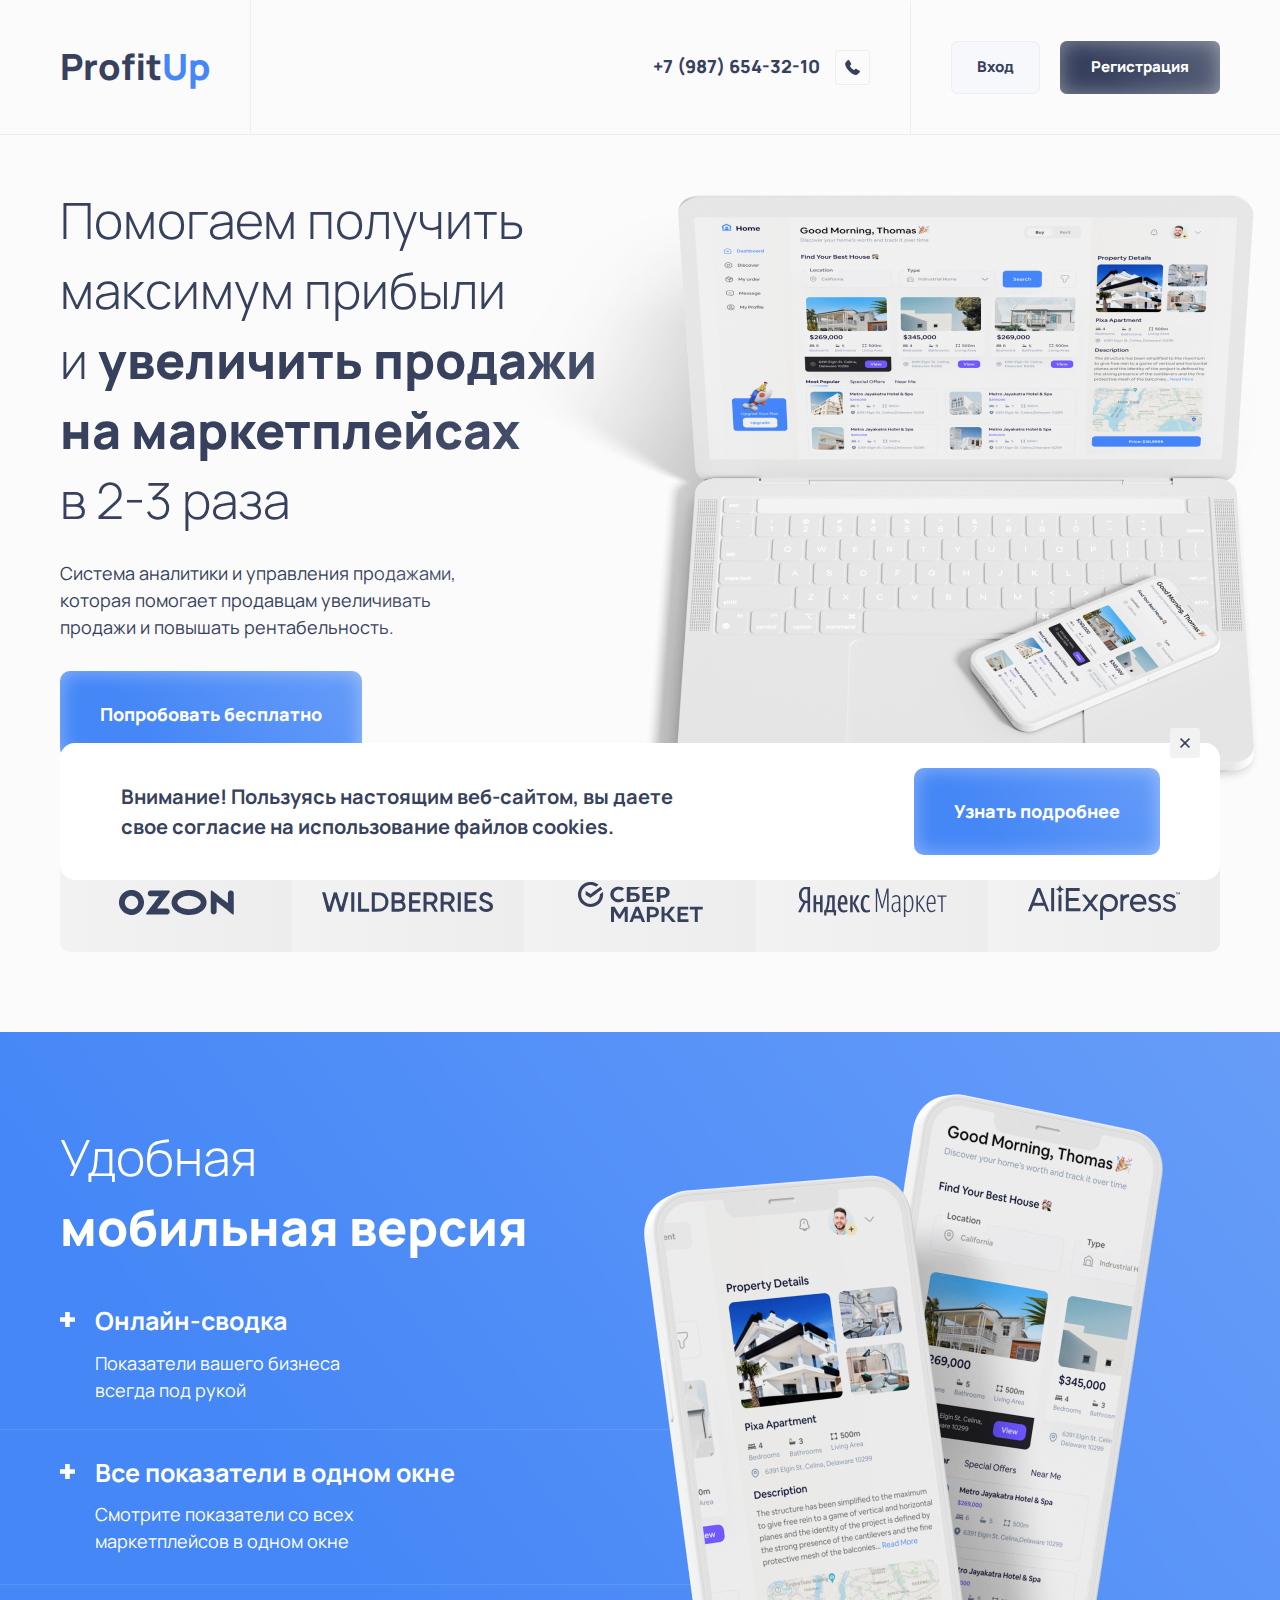
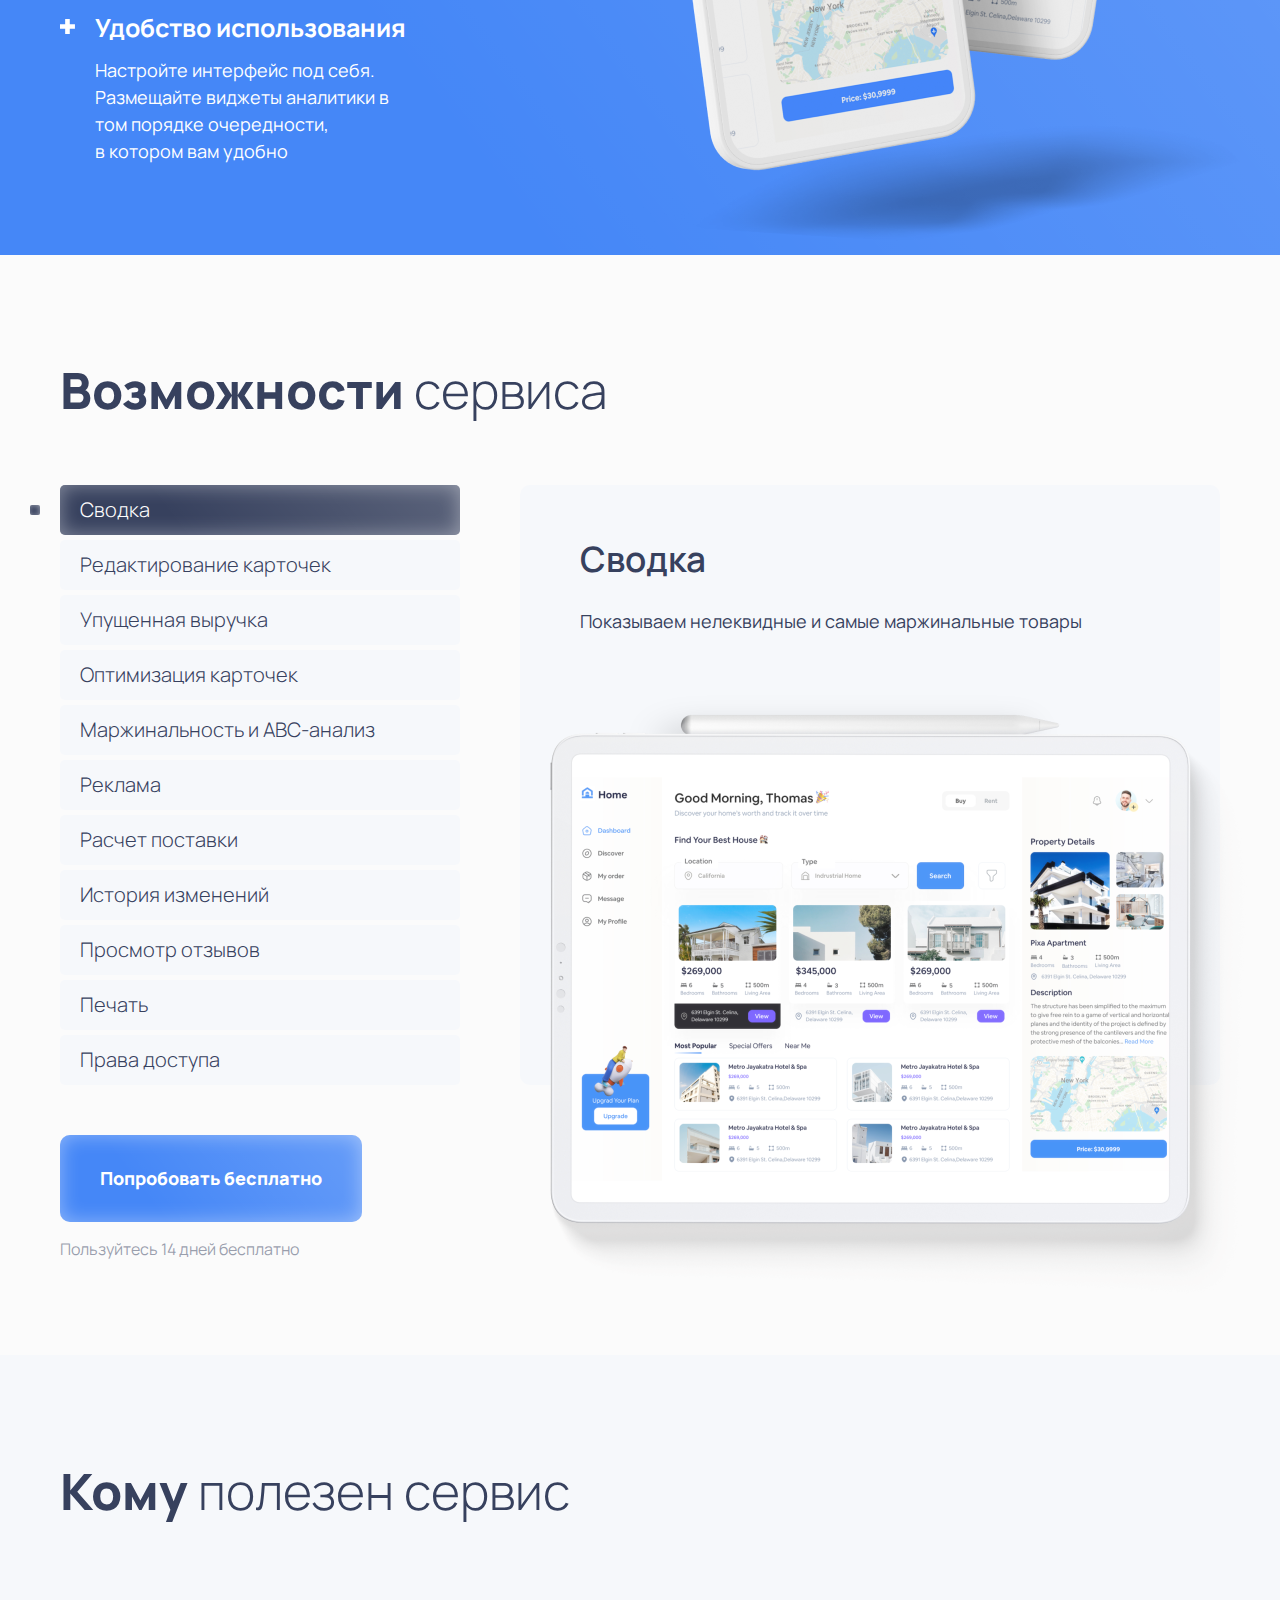
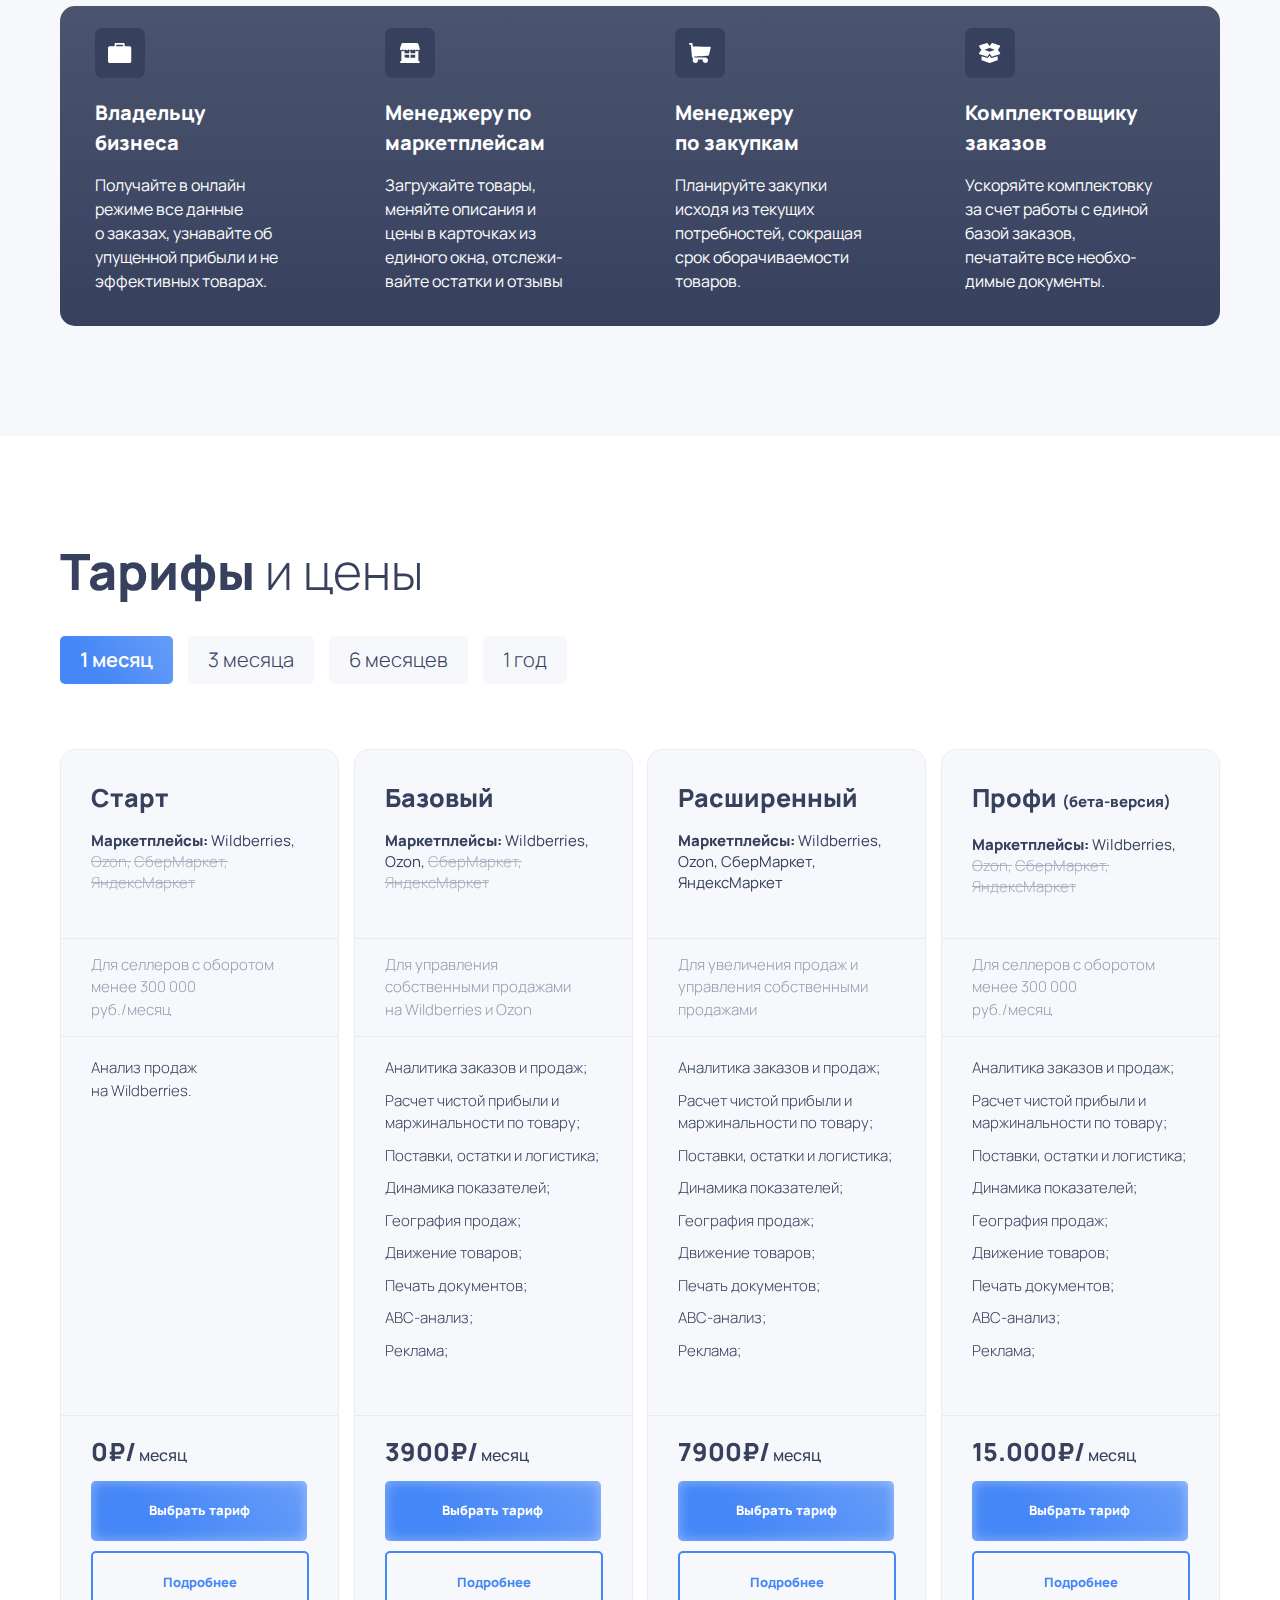
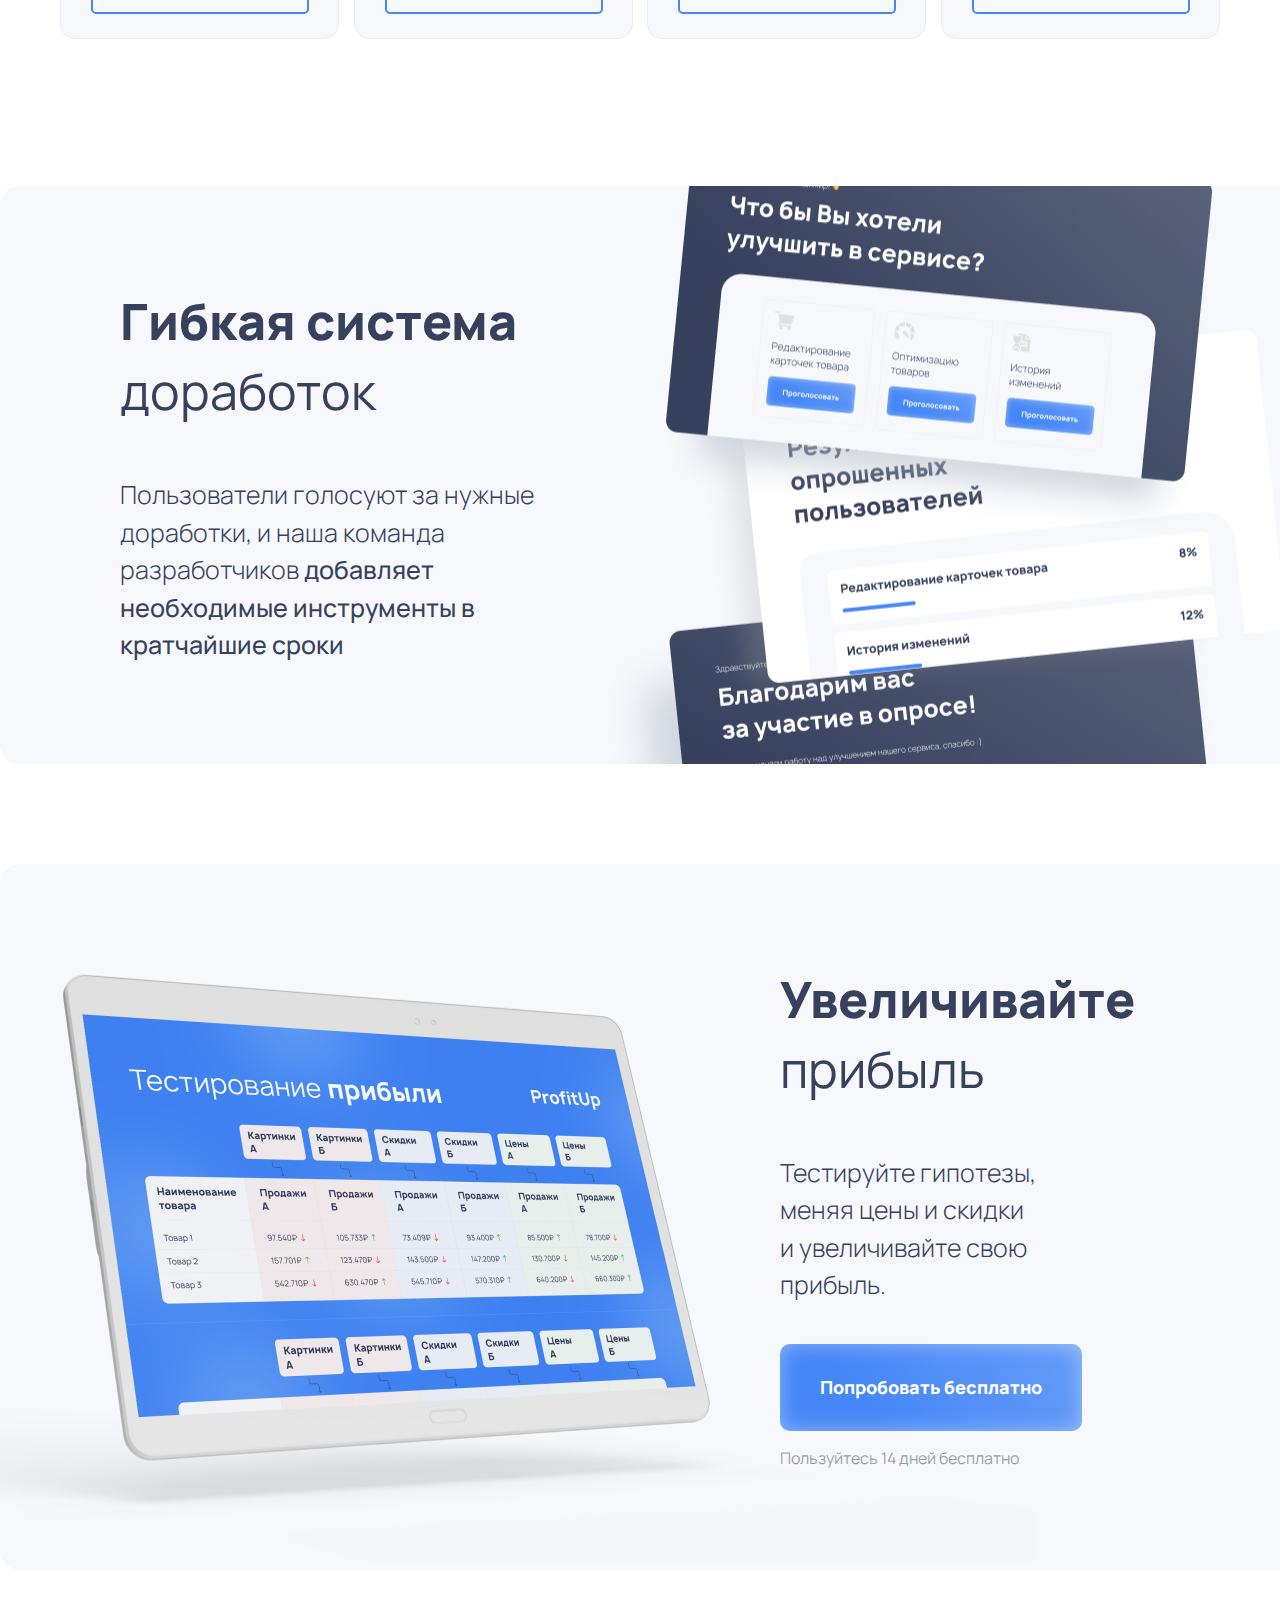
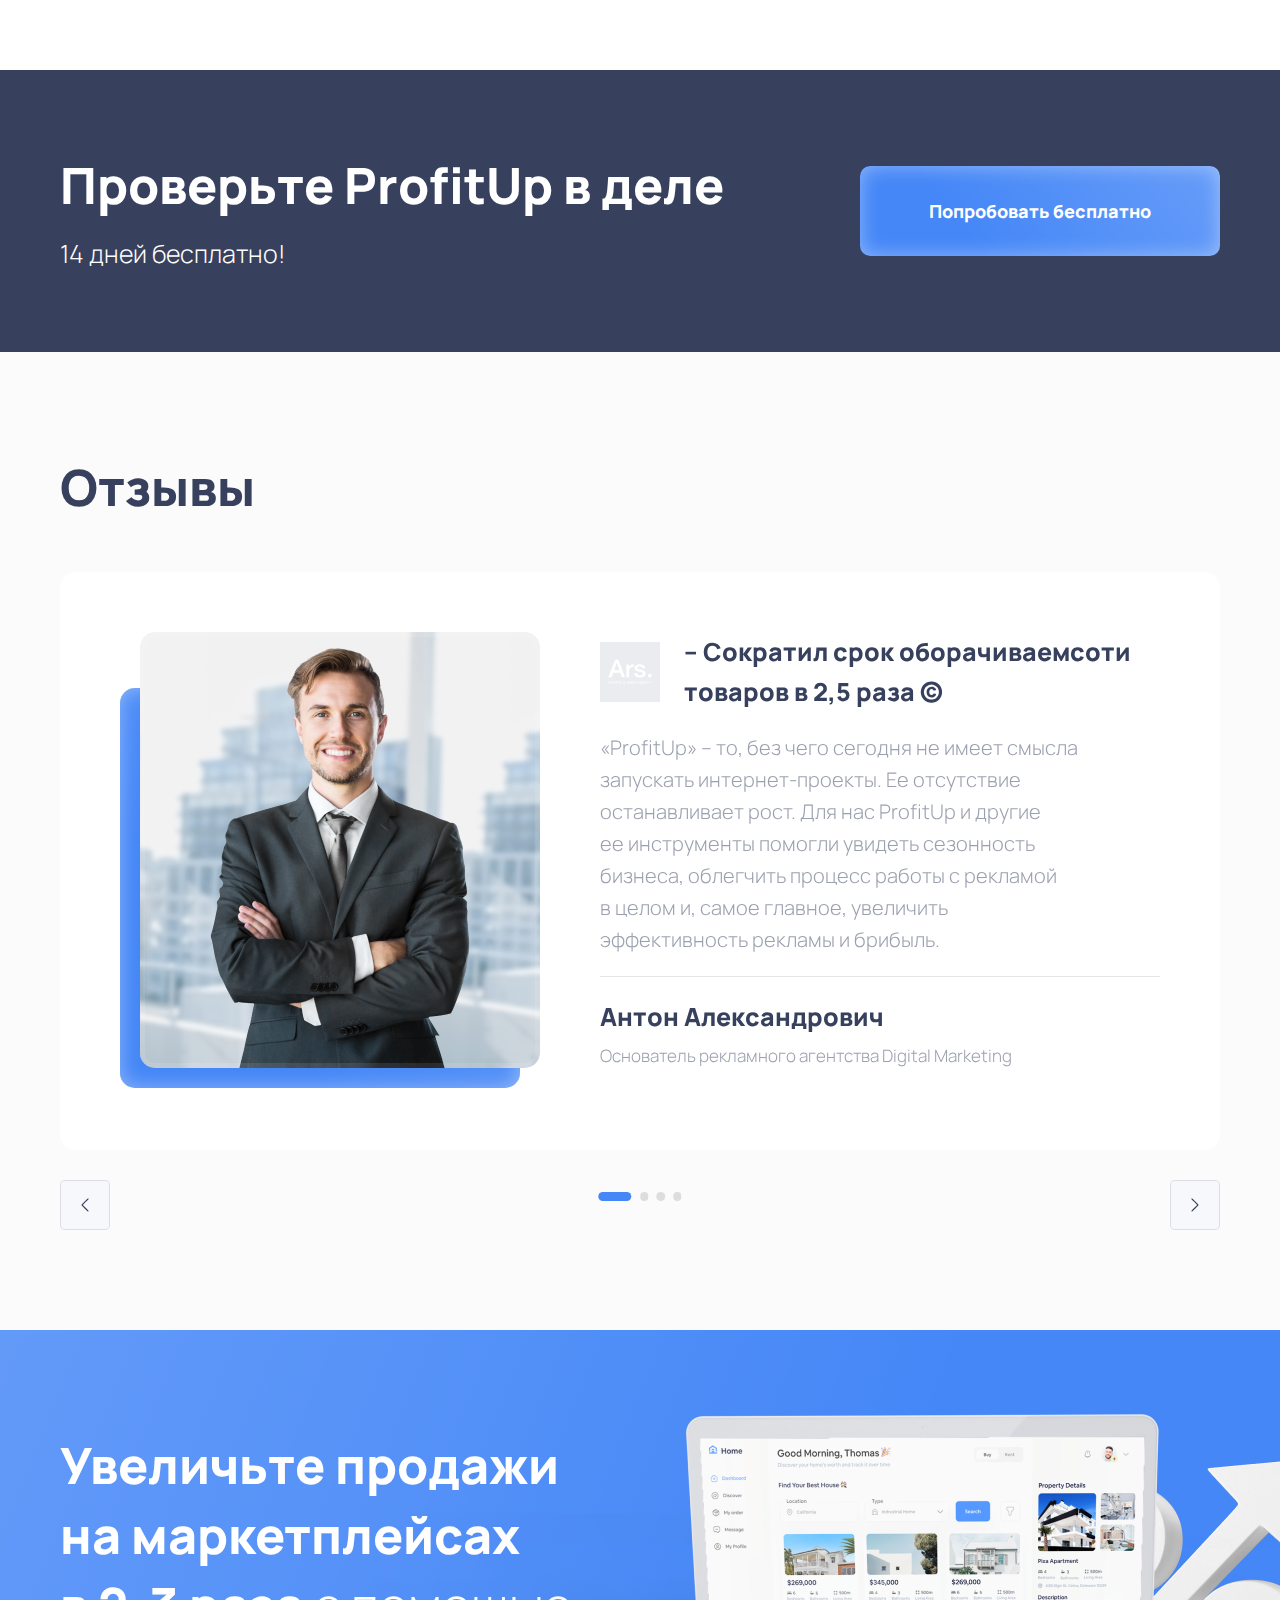
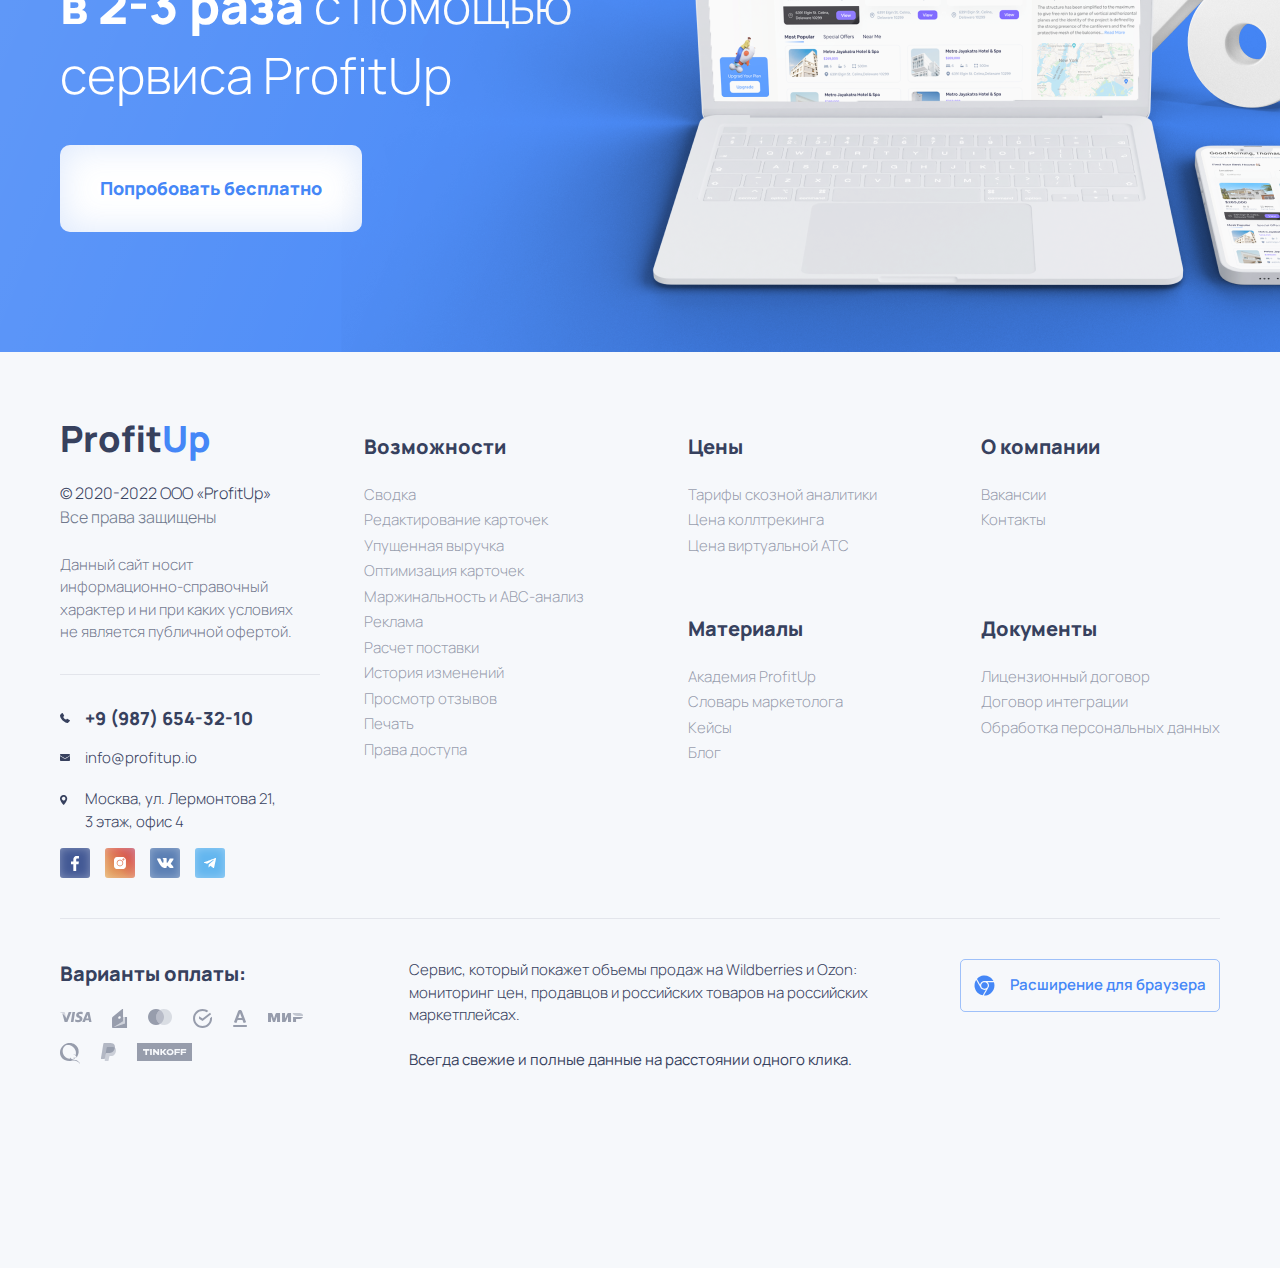
==== index.html @ 402487ff "Add files via upload" ====
<!DOCTYPE html>
<html lang="ru">
<head>
	<meta charset="UTF-8">
	<title>ProfitUp</title>
	<meta name="viewport" content="width=device-width, initial-scale=1 , maximum-scale=1">
	<meta name="format-detection" content="telephone=no">
	<!-- title icon-->
	<link rel="shortcut icon" type="image/x-icon" href="Favicon.ico">
	<!-- libs css-->
	<link rel="stylesheet" href="css/libs.min.css">
	<!-- main css -->
	<link rel="stylesheet" href="css/main.css">
</head>
<body class="body-cookies">
<div class="cookies flex">
	<div class="cookies-close center">
		<img src="img/cross.svg" alt="">
	</div>
	<div class="cookies-text">
		Внимание! Пользуясь настоящим веб-сайтом, вы даете <br>
		свое согласие на использование файлов cookies.
	</div>
	<a href="#" class="cookies-btn btn">
		Узнать подробнее
	</a>
</div>
<nav class="nav">
	<div class="container">
		<div class="nav-row flex">
			<a href="#" class="nav-logo">
				Profit<span>Up</span>
			</a>
			<div class="nav-content flex-a">
				<div class="nav-phone flex-a">
					<a href="tel:+7 (987) 654-32-10" class="nav-phone__number">
						+7 (987) 654-32-10
					</a>
					<span class="nav-phone__icon center">
						<img src="img/phone-icon.svg" alt="">
					</span>
				</div>
				<div class="nav-btns flex-a">
					<a href="#" class="nav-btn btn-entry">
						<span>Вход</span>
					</a>
					<a href="#" class="nav-btn btn-registration">
						<span>Регистрация</span>
					</a>
				</div>
			</div>
		</div>
	</div>
</nav>
<div class="header">
	<div class="container">
		<div class="header-row">
			<div class="header-content">
				<h1 class="header__title">
					Помогаем получить максимум прибыли <br>
					и <strong>увеличить продажи на маркетплейсах</strong> <br>
					в 2-3 раза
				</h1>
				<h2 class="header__subtitle">
					Cистема аналитики и управления продажами, которая помогает продавцам увеличивать продажи и повышать рентабельность.
				</h2>
				<a href="#" class="header-btn btn">
					<span>Попробовать бесплатно</span>
				</a>
				<span class="header-btn__text">
					Пользуйтесь 14 дней бесплатно
				</span>
			</div>
			<div class="header-img">
				<img src="img/header-bg.png" alt="">
			</div>
		</div>
		<div class="header-markets flex">
			<div class="header-markets-blocks">
				<svg width="115" height="25" viewBox="0 0 115 25" fill="none" xmlns="http://www.w3.org/2000/svg">
				<path fill-rule="evenodd" clip-rule="evenodd" d="M11.326 0.0275281C9.63146 0.187769 7.81246 0.755373 6.38026 1.57075C5.34861 2.15809 4.56033 2.75917 3.69356 3.61928C2.98735 4.32011 2.55132 4.84835 2.05139 5.60886C0.985981 7.22964 0.373078 8.88433 0.0741559 10.947C-0.0248792 11.6305 -0.0246784 13.3745 0.0745181 14.0557C0.303433 15.6281 0.679429 16.8598 1.31466 18.1185C3.22035 21.8949 6.84112 24.4292 11.0635 24.9424C11.7191 25.0221 13.4293 25.0107 14.0915 24.9223C17.7577 24.4328 20.9435 22.4409 22.9703 19.3713C23.9627 17.8682 24.5837 16.2432 24.8957 14.3326C25.0163 13.5945 25.0473 11.9421 24.9557 11.1472C24.6234 8.26613 23.3975 5.698 21.3877 3.67212C19.4603 1.72941 16.9274 0.463718 14.2048 0.0827577C13.6829 0.00972283 11.8801 -0.0248761 11.326 0.0275281ZM68.7364 0.00964313C66.9641 0.124989 65.4042 0.368276 63.9572 0.755009C58.7575 2.14473 54.7923 5.1866 53.2389 8.97751C52.7698 10.1221 52.5468 11.2505 52.5468 12.4795C52.5468 14.667 53.2895 16.7046 54.7911 18.6368C55.2559 19.235 56.2653 20.2481 56.9071 20.7607C59.5286 22.8542 62.9225 24.2479 66.6774 24.7728C69.869 25.2189 73.3571 25.0025 76.3467 24.1729C81.5252 22.7359 85.4164 19.6955 86.918 15.9129C87.3768 14.7573 87.5655 13.7647 87.5667 12.5013C87.5676 11.5385 87.5205 11.1377 87.3077 10.2984C86.8399 8.45346 85.947 6.90411 84.4617 5.36012C81.6805 2.46889 77.1631 0.513296 72.2287 0.0644686C71.7554 0.0213905 69.1774 -0.0190621 68.7364 0.00964313ZM31.3296 0.552459C29.8894 0.741768 28.8051 1.99479 28.8082 3.46618C28.8092 3.93358 28.8971 4.30598 29.1064 4.72953C29.4725 5.47022 30.0215 5.94436 30.8665 6.24954L31.1289 6.34434L35.5195 6.35552C37.9343 6.3617 39.9098 6.37986 39.9095 6.39597C39.9092 6.41204 39.1719 7.39718 38.271 8.58516C37.3701 9.77314 36.3167 11.163 35.9301 11.6737C34.8664 13.0787 33.9679 14.2645 33.4061 15.0045C33.1279 15.3709 32.4184 16.3065 31.8295 17.0837C31.2404 17.8609 30.5446 18.7783 30.283 19.1225C30.0215 19.4667 29.5464 20.0935 29.2272 20.5154C28.9079 20.9373 28.3123 21.7247 27.9034 22.265C27.1193 23.3014 27.0404 23.4471 27.0949 23.7582C27.1377 24.0034 27.2976 24.2371 27.5065 24.3598L27.6972 24.472H37.952C49.5288 24.472 48.3743 24.5061 49.115 24.1422C49.4332 23.9859 49.5575 23.8949 49.8451 23.6072C50.1328 23.3195 50.2238 23.1953 50.3801 22.8771C50.4837 22.6662 50.5993 22.3756 50.637 22.2313C50.7286 21.8807 50.726 21.21 50.6317 20.8586C50.3736 19.896 49.6986 19.1371 48.8157 18.8166C48.2095 18.5966 48.2461 18.598 42.9683 18.5978C40.2871 18.5977 38.0933 18.5863 38.0933 18.5724C38.0933 18.5498 38.9188 17.4459 40.1122 15.8725C40.348 15.5616 40.9939 14.7077 41.5474 13.975C42.101 13.2422 42.9039 12.1794 43.3317 11.6131C43.7595 11.0469 44.4525 10.1294 44.8716 9.5743C46.174 7.84924 48.0517 5.36662 49.3677 3.6301C50.0615 2.71456 50.6805 1.86975 50.7434 1.75275C50.8425 1.56816 50.855 1.50853 50.8375 1.30166C50.8126 1.00694 50.6642 0.776973 50.4053 0.63167L50.2254 0.530737L40.8992 0.525609C35.7698 0.522783 31.4635 0.534856 31.3296 0.552459ZM92.3593 0.569373C92.1587 0.63397 91.9434 0.824007 91.8516 1.01764C91.7961 1.1344 91.7894 2.2711 91.7894 11.5421C91.7894 21.7481 91.7909 21.9413 91.8689 22.2465C92.1255 23.2498 92.8656 24.0152 93.8903 24.3369C94.3229 24.4728 95.0688 24.4728 95.5038 24.337C96.5307 24.0164 97.206 23.3274 97.5284 22.2716L97.6209 21.9688L97.6338 16.8717C97.6409 14.0683 97.6567 11.7746 97.669 11.7746C97.6812 11.7746 98.0393 12.0522 98.4648 12.3914C98.8902 12.7306 99.5012 13.2166 99.8225 13.4713C100.144 13.7261 100.825 14.2671 101.337 14.6735C101.848 15.0799 102.648 15.7152 103.114 16.0853C103.58 16.4555 104.407 17.1117 104.951 17.5436C105.495 17.9756 106.104 18.4587 106.304 18.6172C107.163 19.2992 108.33 20.2258 108.948 20.7177C109.314 21.0094 110.277 21.7739 111.088 22.4168C111.898 23.0597 112.766 23.7488 113.017 23.9481C113.539 24.3633 113.7 24.4496 113.954 24.4498C114.309 24.4502 114.603 24.2361 114.739 23.878C114.799 23.7196 114.803 22.8233 114.792 13.329C114.781 3.46218 114.777 2.94125 114.707 2.71088C114.165 0.908468 112.289 0.0354 110.623 0.810845C110.012 1.09535 109.525 1.58782 109.229 2.22075C108.937 2.84407 108.948 2.60095 108.948 8.20517C108.948 10.9678 108.939 13.2281 108.928 13.2281C108.916 13.2281 108.403 12.8274 107.787 12.3378C107.171 11.8481 106.34 11.188 105.94 10.8708C104.177 9.47204 103.103 8.61968 101.94 7.69695C101.255 7.15293 100.373 6.45346 99.9815 6.14259C99.5899 5.83172 98.9718 5.34159 98.6079 5.05341C97.992 4.56566 97.0809 3.84238 95.201 2.34886C94.7791 2.01368 94.1373 1.50381 93.7747 1.21583C93.4122 0.927846 93.0553 0.660941 92.9815 0.622708C92.7892 0.523067 92.5633 0.503686 92.3593 0.569373ZM13.8097 5.93798C14.4124 6.06281 14.8209 6.19758 15.3517 6.44672C17.2962 7.35935 18.6898 9.17659 19.0816 11.3103C19.2065 11.9902 19.2075 12.9695 19.084 13.6611C18.6271 16.221 16.698 18.3063 14.1853 18.9564C13.4851 19.1375 13.1052 19.1763 12.2748 19.1511C11.3056 19.1217 10.6109 18.9651 9.7716 18.5868C7.79546 17.6961 6.35992 15.8828 5.92889 13.7327C5.82695 13.2242 5.82578 11.7972 5.92687 11.2585C6.13835 10.1313 6.71782 8.95312 7.50074 8.05837C8.57506 6.83059 10.1904 6.00488 11.871 5.82449C12.2985 5.77859 13.3324 5.83915 13.8097 5.93798ZM71.9057 5.90318C74.1462 6.14501 76.2741 6.77483 77.9134 7.68133C79.995 8.8324 81.3536 10.3434 81.678 11.8681C82.047 13.6025 80.791 15.5677 78.3819 17.0253C76.1884 18.3525 73.4861 19.0823 70.5128 19.1503C68.6243 19.1936 67.0321 19.0056 65.3249 18.5378C61.7215 17.5505 58.9955 15.4329 58.4559 13.2019C58.3552 12.7857 58.364 12.1602 58.4766 11.7141C58.8402 10.2744 60.1796 8.81516 62.1427 7.72013C64.0053 6.68113 66.4975 5.99269 68.9538 5.8387C69.6641 5.79417 71.2084 5.82792 71.9057 5.90318Z" fill="#37415E"/>
				</svg>
			</div>
			<div class="header-markets-blocks">
				<svg width="172" height="20" viewBox="0 0 172 20" fill="none" xmlns="http://www.w3.org/2000/svg">
				<path fill-rule="evenodd" clip-rule="evenodd" d="M161.439 0.396335C158.849 1.30169 157.212 3.90097 157.64 6.43063C157.938 8.19684 159.264 9.59557 161.377 10.3731C162.248 10.6934 163.799 11.2583 164.823 11.6281C168.059 12.7966 168.932 15.2658 166.545 16.5002C164.401 17.6091 160.848 16.741 160.011 14.9033C159.528 13.8427 159.237 13.8097 157.812 14.6515C156.89 15.1958 156.79 15.4066 157.134 16.078C158.943 19.6066 164.332 21.094 168.153 19.1185C170.595 17.8556 171.7 14.7378 170.558 12.3307C169.792 10.717 168.421 9.83446 164.886 8.6788C162.2 7.80084 160.488 6.54552 160.488 5.45338C160.488 4.37799 162.253 2.98078 163.609 2.9823C164.964 2.98382 167.231 4.16915 167.571 5.05358C167.75 5.52148 167.968 5.51121 169.079 4.98093C169.794 4.64009 170.379 4.20187 170.379 4.00672C170.379 3.81157 169.733 3.00627 168.943 2.21693C166.899 0.17304 164.054 -0.517388 161.439 0.396335ZM0.524953 2.12488C0.814058 3.11886 1.75821 6.58508 2.62363 9.828C3.48866 13.0709 4.45373 16.6227 4.76757 17.7213L5.33855 19.7184H7.19566H9.05278L9.76185 17.3409C10.1518 16.0335 11.0583 12.8663 11.7757 10.3035C12.4935 7.74074 13.1851 5.64359 13.3129 5.64359C13.4407 5.64359 14.4522 8.81841 15.5603 12.6989L17.5757 19.7542L19.5062 19.6412L21.4364 19.5282L23.7964 10.779C25.0947 5.96693 26.2568 1.64481 26.3789 1.17387C26.5843 0.384543 26.4744 0.317973 24.965 0.317973H23.3281L21.4824 7.26029C20.4671 11.0784 19.5165 14.4308 19.37 14.7097C19.2205 14.9942 18.1824 11.9856 17.0077 7.86246L14.9117 0.508173L13.3315 0.39139C12.4623 0.326722 11.7513 0.333189 11.7513 0.404704C11.7513 0.692668 7.55857 14.9083 7.43836 15.0288C7.36723 15.1 6.5699 12.3755 5.66645 8.97438C4.763 5.57321 3.87172 2.23443 3.68532 1.55428C3.36883 0.398237 3.23835 0.317973 1.67338 0.317973H0L0.524953 2.12488ZM29.2498 10.0182V19.7184H30.7714H32.293V10.0182V0.317973H30.7714H29.2498V10.0182ZM36.097 10.0182V19.7184H41.6128H47.1286V18.1968V16.6752H43.1344H39.1402V8.49659V0.317973H37.6186H36.097V10.0182ZM49.7914 10.0182V19.8067L54.8318 19.6568C59.3224 19.5233 60.0569 19.4042 61.566 18.5666C64.9261 16.7015 66.784 13.0549 66.423 9.03372C66.1205 5.66679 64.2935 2.85563 61.4408 1.36902C60.1296 0.68582 59.0447 0.525291 54.8318 0.390629L49.7914 0.22972V10.0182ZM69.5723 10.0182V19.7184L74.2322 19.7101C78.0024 19.7032 79.1991 19.5625 80.5008 18.9713C82.4576 18.0831 83.6445 16.2826 83.6445 14.2026C83.6445 12.5889 82.5242 10.3374 81.5321 9.95695C81.0357 9.76637 81.0809 9.58416 81.8197 8.79787C82.528 8.04354 82.6961 7.43908 82.6961 5.64359C82.6961 3.80283 82.5333 3.24592 81.7451 2.39192C80.1794 0.69495 78.7647 0.317973 73.9591 0.317973H69.5723V10.0182ZM87.0707 10.0182V19.7184H92.7767H98.4828V18.1968V16.6752H94.2984H90.1139V14.0124V11.3496H93.918H97.722V9.828V8.30639H93.918H90.1139V5.83379V3.36118H94.2984H98.4828V1.83958V0.317973H92.7767H87.0707V10.0182ZM101.526 10.0182V19.7184H103.048H104.569V16.1046V12.4908L106.566 12.4961L108.563 12.5015L110.631 16.1099L112.698 19.7184H114.34C115.242 19.7184 115.981 19.6515 115.981 19.5697C115.981 19.4879 115.043 17.8328 113.895 15.8916L111.81 12.3622L113.316 11.0727C115.788 8.95688 116.214 5.94524 114.45 3.05382C113.182 0.974545 111.204 0.336232 105.996 0.326341L101.526 0.317973V10.0182ZM118.644 10.0182V19.7184H120.166H121.687V16.1046V12.4908L123.684 12.4988L125.681 12.5068L127.717 16.1126L129.753 19.7184H131.454H133.155L131.917 17.5311C131.236 16.3279 130.279 14.7013 129.791 13.9162L128.904 12.4885L130.586 10.873C132.841 8.70657 133.256 6.48731 131.899 3.85C130.437 1.00916 128.724 0.317973 123.149 0.317973H118.644V10.0182ZM135.762 10.0182V19.7184H137.284H138.805V10.0182V0.317973H137.284H135.762V10.0182ZM142.609 10.0182V19.7184H148.505H154.402V18.1968V16.6752H150.027H145.652V14.0124V11.3496H149.647H153.641V9.828V8.30639H149.647H145.652V5.83379V3.36118H150.027H154.402V1.83958V0.317973H148.505H142.609V10.0182ZM59.834 3.89146C60.5321 4.18323 61.5964 5.06842 62.1994 5.85889C63.1747 7.13742 63.2957 7.60075 63.2957 10.0559C63.2957 13.1318 62.738 14.2597 60.4465 15.8193C59.3901 16.5383 58.6803 16.6752 56.0118 16.6752H52.8346V10.0182V3.36118H55.6998C57.2891 3.36118 59.1303 3.59741 59.834 3.89146ZM79.2508 4.20681C80.0204 5.30541 80.0048 6.73648 79.2136 7.61064C78.7057 8.17211 78.0077 8.30639 75.5997 8.30639H72.6155V5.83379V3.36118H75.637C78.3284 3.36118 78.7236 3.45362 79.2508 4.20681ZM111.573 4.53167C112.114 5.17531 112.558 6.10349 112.558 6.59459C112.558 7.08569 112.114 8.01386 111.573 8.6575C110.626 9.78273 110.472 9.828 107.579 9.828H104.569V6.59459V3.36118H107.579C110.472 3.36118 110.626 3.40645 111.573 4.53167ZM128.544 4.32245C129.841 5.70293 129.777 7.7415 128.399 8.92645C127.499 9.70018 126.95 9.828 124.519 9.828H121.687V6.59459V3.36118H124.664C127.356 3.36118 127.728 3.45324 128.544 4.32245ZM79.8431 12.1104C80.2657 12.533 80.6039 13.3783 80.6039 14.0124C80.6039 16.0723 79.5274 16.6752 75.8489 16.6752H72.6155V14.0124V11.3496H75.8489C78.5752 11.3496 79.2018 11.469 79.8431 12.1104Z" fill="#37415E"/>
				</svg>
			</div>
			<div class="header-markets-blocks">
				<svg width="125" height="40" viewBox="0 0 125 40" fill="none" xmlns="http://www.w3.org/2000/svg">
				<path fill-rule="evenodd" clip-rule="evenodd" d="M10.9148 0.0456919C10.1563 0.137765 9.30392 0.326463 8.55996 0.567046C7.84112 0.799544 6.23789 1.55865 5.65107 1.94437C2.79767 3.81998 0.884394 6.68044 0.147497 10.1725C-0.0643575 11.1767 -0.0440277 13.9252 0.182976 14.9606C0.817988 17.857 2.26502 20.2752 4.46503 22.1167C8.59709 25.5752 14.8894 25.9478 19.4095 23.0015C22.8309 20.7714 24.8888 17.2227 25.1194 13.1552C25.1639 12.3689 25.0626 10.5726 24.9584 10.3009C24.8478 10.0129 24.7365 10.0776 22.6299 11.6528L21.9431 12.1663V12.7698C21.9431 14.4807 21.1476 16.7143 20.0167 18.1788C19.5834 18.7399 18.6529 19.6537 18.0577 20.1026C17.417 20.5858 15.8518 21.3509 15.0185 21.5882C13.2562 22.0899 11.3348 22.0419 9.61963 21.4531C7.51498 20.7306 5.60664 19.1766 4.47469 17.2635C2.2534 13.5093 2.89399 8.73516 6.02164 5.73443C6.92738 4.86551 7.29072 4.60311 8.44222 3.98622C9.00777 3.68324 9.92873 3.36864 10.7896 3.18433C11.4798 3.03653 11.7565 3.0184 12.8215 3.05129C13.735 3.07947 14.2147 3.13245 14.6726 3.25561C15.5573 3.49368 16.6142 3.93246 17.2875 4.34117C17.6228 4.54478 17.9293 4.67846 18.0114 4.65703C18.2458 4.59573 20.5378 2.856 20.5068 2.7629C20.4513 2.59665 18.9126 1.59931 18.1362 1.22639C16.3681 0.37717 14.9257 0.0421597 12.8771 0.00479677C12.1 -0.00941056 11.217 0.00903541 10.9148 0.0456919ZM22.0609 4.93215C21.2242 5.53875 14.0782 10.8074 13.3171 11.3788L12.5797 11.9324L12.1789 11.7093C11.9585 11.5865 11.0541 11.0262 10.1691 10.4641C9.28407 9.90197 8.41185 9.35919 8.23092 9.25785C7.63083 8.92182 7.65721 8.84443 7.65776 10.9378L7.65831 12.802L7.87362 12.9275C7.99206 12.9966 9.05212 13.6588 10.2293 14.3993C11.4064 15.1397 12.4501 15.7455 12.5485 15.7455C12.6514 15.7455 13.1444 15.4365 13.7071 15.0194C14.2459 14.6201 15.0213 14.048 15.4303 13.7482C15.8392 13.4483 16.5837 12.9008 17.0847 12.5315C17.5856 12.1622 18.6932 11.3479 19.5461 10.7219C20.3989 10.0959 21.6846 9.14953 22.4029 8.61883C23.1214 8.08814 23.7969 7.59033 23.9041 7.51247L24.099 7.37094L23.8017 6.78978C23.3499 5.90673 22.5689 4.75601 22.4233 4.75891C22.3535 4.76025 22.1904 4.83819 22.0609 4.93215ZM38.4268 4.90899C35.9767 5.45539 34.1296 6.8083 33.1567 8.76931C32.201 10.6953 32.0531 13.0807 32.7624 15.1238C33.6059 17.5529 35.642 19.3565 38.2574 19.9913C39.0912 20.1936 40.7812 20.2735 41.7235 20.155C43.0076 19.9935 44.5482 19.4151 45.3731 18.7846C45.7689 18.4822 46.3546 17.9281 46.3546 17.8563C46.3546 17.7939 44.3686 16.311 44.1967 16.2451C44.1344 16.2212 43.6849 16.3988 43.1977 16.6398C41.463 17.4979 39.9336 17.5449 38.3483 16.7887C37.5731 16.4188 36.6199 15.4769 36.2487 14.7138C35.0495 12.2482 36.0018 9.30024 38.3748 8.13202C39.0264 7.81121 40.283 7.5525 40.8729 7.61781C41.5588 7.69363 42.4196 7.95713 42.9528 8.25439C43.2189 8.40274 43.4923 8.52409 43.5603 8.52409C43.6284 8.52409 43.8876 8.37158 44.1363 8.18524C44.385 7.99881 44.9153 7.60627 45.3146 7.31278C45.7139 7.01929 46.0406 6.76238 46.0406 6.7419C46.0406 6.59496 44.607 5.64652 43.9506 5.35923C42.9444 4.91888 42.3638 4.81794 40.6638 4.78796C39.3392 4.76457 38.9897 4.7834 38.4268 4.90899ZM48.7879 12.488V20.0626L52.3005 20.0624C57.0501 20.062 58.0179 19.9595 59.3453 19.3162C60.9647 18.5314 61.7513 17.1979 61.753 15.235C61.7542 13.8697 61.4233 12.9816 60.6107 12.169C60.0835 11.6419 59.2998 11.2138 58.4819 11.0063C57.6898 10.8054 56.4785 10.7219 54.3526 10.7219H52.3201V9.15204V7.58217L55.4402 7.58021L58.5603 7.57832L60.2676 6.31858C61.2065 5.62572 61.9748 5.02611 61.9748 4.98615C61.9748 4.94204 59.3764 4.91339 55.3814 4.91339H48.7879V12.488ZM64.4866 12.488V20.0626H70.2951H76.1037V18.7283V17.3939H72.0612H68.0188V15.5493V13.7047H71.4725H74.9262V12.3703V11.0359H71.4725H68.0188V9.30903V7.58217H70.3676C72.7013 7.58217 72.7178 7.58099 72.9382 7.40179C73.0603 7.3025 73.8225 6.73468 74.6319 6.13993C75.4414 5.54511 76.1037 5.02579 76.1037 4.98592C76.1037 4.9422 73.7969 4.91339 70.2951 4.91339H64.4866V12.488ZM78.7724 12.4817V20.0626H80.5778H82.3831V17.9533V15.8439L84.4043 15.7998C85.6735 15.7721 86.6445 15.7132 87.0143 15.6413C89.2698 15.2027 90.7263 14.0435 91.3771 12.1687C91.5728 11.6048 91.5937 11.4388 91.5987 10.4079C91.6045 9.20526 91.4789 8.57174 91.0775 7.77935C90.4532 6.5466 89.109 5.58255 87.3924 5.13631C86.7745 4.97564 86.5266 4.9648 82.756 4.93372L78.7724 4.90091V12.4817ZM86.1557 7.72401C87.3246 8.04819 87.9704 8.85188 88.0866 10.1269C88.1314 10.6195 87.9895 11.3518 87.7657 11.7834C87.5714 12.1578 87.1048 12.5886 86.6717 12.7935C86.0784 13.0742 85.4478 13.154 83.8156 13.1546L82.3831 13.1552V10.3687V7.58217H84.0136C85.3451 7.58217 85.7378 7.60815 86.1557 7.72401ZM56.6201 13.5093C57.5311 13.7241 58.022 14.089 58.2433 14.7164C58.5836 15.6809 58.1684 16.6838 57.2687 17.0709C56.6996 17.3158 55.9617 17.3887 54.0273 17.3914L52.3201 17.3939V15.3923V13.3907L54.2236 13.3919C55.627 13.3927 56.2566 13.4236 56.6201 13.5093ZM33.0107 32.4254V40H34.5021H35.9935V34.6847V29.3694L36.2486 29.7695C36.3889 29.9895 36.6626 30.4229 36.8569 30.7327C37.0512 31.0426 37.3162 31.4619 37.4457 31.6645C37.5753 31.8671 38.2968 33.0219 39.049 34.2307C39.8012 35.4395 40.4688 36.4904 40.5327 36.5659C40.6293 36.68 40.7833 36.7033 41.4433 36.7033H42.2377L43.0711 35.31C43.5294 34.5438 44.2738 33.3114 44.7252 32.5715C45.1767 31.8316 45.5694 31.1782 45.5977 31.1194C45.626 31.0606 45.7285 30.8867 45.8253 30.733C45.9222 30.5792 46.1603 30.1914 46.3546 29.8712L46.7078 29.2888L46.728 34.6445L46.7482 40H48.239H49.7298V32.4239V24.8478L47.9868 24.8689L46.2438 24.89L43.8855 28.7941C42.5885 30.9413 41.5096 32.6984 41.488 32.6986C41.4527 32.6991 41.2438 32.3814 41.076 32.0722C41.0409 32.0074 40.7571 31.539 40.4455 31.0314C40.1338 30.5238 39.1577 28.9254 38.2762 27.4796L36.6734 24.8507H34.8421H33.0107V32.4254ZM57.524 24.9881C57.4081 25.3047 55.5302 29.9437 52.9085 36.3893C51.8305 39.0397 51.5352 39.794 51.5352 39.8973C51.5352 39.9834 51.817 39.9994 53.0357 39.9821L54.5363 39.9608L54.9467 38.9403C55.1725 38.3791 55.4899 37.5755 55.6521 37.1546L55.9471 36.3893H59.2191H62.4911L62.9123 37.4293C63.144 38.0014 63.4743 38.8138 63.6462 39.2347L63.9589 40H65.5179C66.4073 40 67.0769 39.9692 67.0769 39.9283C67.0769 39.8231 66.6264 38.6785 65.9005 36.9388C65.5492 36.0969 65.0903 34.9843 64.8807 34.4662C64.6711 33.9481 64.2646 32.9591 63.9773 32.2684C63.6899 31.5776 63.2312 30.465 62.9578 29.7958C62.6844 29.1267 62.2254 28.014 61.9379 27.3233C61.6504 26.6326 61.3059 25.7936 61.1725 25.4591L60.9298 24.8507H59.252C57.7256 24.8507 57.5697 24.8631 57.524 24.9881ZM68.8822 32.4254V40H70.3736H71.865V37.6452V35.2904H73.5924C75.4419 35.2904 76.4453 35.1856 77.4028 34.8924C79.0056 34.4017 80.1282 33.3831 80.6403 31.9544C80.9154 31.1874 80.9797 29.5241 80.7728 28.5254C80.3354 26.4125 78.6456 25.2212 75.6779 24.9338C75.2063 24.8881 73.4844 24.8507 71.8513 24.8507H68.8822V32.4254ZM83.5605 32.4254V40H85.0519H86.5433V36.7425V33.485L87.5833 33.4865L88.6234 33.4879L89.2258 34.2125C90.7294 36.0212 93.0254 38.7595 93.5935 39.4217L94.0895 40H95.9344C97.4787 40 97.7752 39.982 97.754 39.8897C97.7316 39.7924 97.1142 39.0389 95.3346 36.9369C93.0926 34.2889 92.3115 33.3675 91.7884 32.7543L91.1857 32.0477L91.4888 31.6871C92.5769 30.3923 96.8241 25.0291 96.825 24.9489C96.8257 24.8733 96.4224 24.8507 95.0674 24.8507H93.3088L92.1877 26.3225C91.571 27.132 90.8325 28.0945 90.5464 28.4615C90.2604 28.8284 89.6824 29.579 89.2621 30.1294L88.4981 31.1302H87.5207H86.5433V27.9905V24.8507H85.0519H83.5605V32.4254ZM99.5732 32.4254V40H105.029H110.484V38.6656V37.3312H106.52H102.556V35.4081V33.485H106.01H109.463V32.1899V30.8947H106.01H102.556V29.1679V27.441H106.402H110.248V26.1459V24.8507H104.911H99.5732V32.4254ZM111.818 26.1459V27.441H114.291H116.763V33.7205V40H118.255H119.746V33.7205V27.441H122.258H124.77V26.1459V24.8507H118.294H111.818V26.1459ZM75.931 27.6349C77.2121 27.9461 77.8305 28.6971 77.8305 29.9418C77.8305 30.9977 77.3899 31.7988 76.5746 32.2251C75.8989 32.5785 75.5026 32.6401 73.6507 32.6801L71.865 32.7186V30.0677V27.4169L73.6507 27.4658C74.8288 27.4982 75.6047 27.5556 75.931 27.6349ZM59.8524 29.7958C60.1675 30.5945 60.5421 31.5305 60.685 31.8759C61.0116 32.6656 61.4254 33.7218 61.4254 33.7657C61.4254 33.784 60.4237 33.799 59.1994 33.799H56.9734L58.0808 31.0203C58.6899 29.4921 59.2088 28.2647 59.2339 28.2927C59.2589 28.3208 59.5373 28.9972 59.8524 29.7958Z" fill="#37415E"/>
				</svg>
			</div>
			<div class="header-markets-blocks">
				<svg width="149" height="30" viewBox="0 0 149 30" fill="none" xmlns="http://www.w3.org/2000/svg">
				<path fill-rule="evenodd" clip-rule="evenodd" d="M6.59664 0.0845378C5.15924 0.302185 3.64227 1.20218 2.68723 2.40403C1.52597 3.86538 0.91521 5.84294 0.929916 8.09429C0.946555 10.6299 1.71597 12.7434 3.05874 13.9422C3.19277 14.0618 3.36294 14.2197 3.43689 14.293C3.62916 14.4836 4.34689 14.9644 4.78992 15.1992C4.9979 15.3095 5.18311 15.413 5.20143 15.4293C5.25235 15.4745 4.84336 16.3025 4.77008 16.3025C4.73479 16.3025 4.70588 16.3379 4.70588 16.3811C4.70588 16.4508 4.22697 17.3661 3.47185 18.7395C3.22714 19.1847 2.95008 19.6991 2.18345 21.1318C1.98639 21.5003 1.74975 21.9351 1.65748 22.0982C1.44807 22.4689 1.08101 23.1429 0.672269 23.9076C0.499328 24.2311 0.277311 24.6387 0.178908 24.8134C0.0805042 24.9882 0 25.1687 0 25.2146C0 25.2676 0.528571 25.2897 1.44429 25.2751L2.88849 25.2521L3.17723 24.7059C3.33597 24.4055 3.77857 23.5546 4.16084 22.8151C4.54303 22.0756 5.07244 21.0546 5.33714 20.5462C5.72731 19.797 7.08824 17.16 7.62487 16.1134C7.74269 15.8837 7.74857 15.8824 8.61891 15.8824H9.49437L9.51613 20.5672L9.53782 25.2521H10.7983H12.0588L12.0801 12.6261L12.1013 0L9.55908 0.0105042C8.16084 0.0162185 6.82773 0.0495798 6.59664 0.0845378ZM77.8359 13.2115L77.8571 24.916L78.5081 24.9405L79.159 24.965L79.1803 14.9825C79.2016 5.0563 79.2025 5.00429 79.3557 5.7563C79.4404 6.17227 79.5419 6.57412 79.5811 6.64933C79.6203 6.72454 79.6766 6.93252 79.7064 7.11151C79.7361 7.2905 79.8124 7.62605 79.8761 7.85714C79.9398 8.08824 80.0734 8.57983 80.1729 8.94958C80.2726 9.31933 80.4214 9.86765 80.5036 10.1681C80.6561 10.7256 80.7829 11.2041 81.0937 12.395C81.1902 12.7647 81.3225 13.2563 81.3879 13.4874C81.5977 14.2292 81.7773 14.8929 82.0358 15.8824C82.1746 16.4139 82.3622 17.1134 82.4526 17.437C82.543 17.7605 82.6651 18.2366 82.7239 18.495C82.7827 18.7535 82.8553 19.0047 82.8854 19.0534C82.9154 19.1019 82.9939 19.3821 83.0597 19.6759C83.1255 19.9697 83.2492 20.4559 83.3346 20.7563L83.4899 21.3025H84.1152H84.7405L84.8536 20.9244C84.9158 20.7164 85.0428 20.2626 85.1356 19.916C85.2286 19.5693 85.3756 19.021 85.4625 18.6975C85.5493 18.374 85.6961 17.8256 85.7886 17.479C85.881 17.1324 86.0186 16.6218 86.0942 16.3445C86.1698 16.0672 86.3077 15.5567 86.4004 15.2101C86.689 14.1319 86.8024 13.7128 86.9295 13.2563C86.997 13.0137 87.1293 12.522 87.2236 12.1639C87.3178 11.8057 87.4721 11.2195 87.5663 10.8613C87.6606 10.5031 87.7899 10.021 87.8538 9.78992C88.3196 8.10403 88.4439 7.6221 88.7419 6.34454C88.8282 5.97479 88.9307 5.53992 88.9697 5.37815C89.0909 4.87479 89.2045 5.08908 89.1597 5.73672C89.1366 6.07101 89.1177 10.5231 89.1177 15.6303V24.916L89.8529 24.9403L90.5882 24.9645V13.2386V1.51261H89.6804H88.7727L88.6801 1.91176C88.6292 2.13134 88.509 2.59454 88.4129 2.94118C88.3169 3.28782 88.1973 3.7605 88.1472 3.9916C88.0971 4.22269 88.0333 4.46849 88.0053 4.53782C87.9541 4.66479 87.7396 5.44723 87.5215 6.30252C87.375 6.87748 87.2111 7.49269 86.9732 8.36134C86.8719 8.73109 86.7203 9.29832 86.6364 9.62185C86.5524 9.94538 86.4017 10.5126 86.3015 10.8824C86.2013 11.2521 86.069 11.7437 86.0075 11.9748C85.9461 12.2059 85.8192 12.6786 85.7259 13.0252C85.6325 13.3718 85.4804 13.9391 85.3879 14.2857C85.2955 14.6324 85.1566 15.1429 85.0792 15.4202C85.0019 15.6975 84.8894 16.1324 84.8293 16.3866C84.7692 16.6408 84.6837 16.9811 84.6393 17.1429C84.595 17.3046 84.4885 17.8261 84.4027 18.3018C84.2232 19.2964 84.0939 19.3076 83.9951 18.3372C83.9202 17.6003 83.6092 16.2306 83.228 14.958C83.1657 14.75 83.0795 14.4286 83.0364 14.2437C82.9933 14.0588 82.8178 13.3782 82.6464 12.7311C81.8441 9.70294 81.6818 9.07824 81.5873 8.65546C81.5408 8.44748 81.4691 8.20168 81.4279 8.10924C81.3867 8.01681 81.234 7.46849 81.0884 6.89076C80.9428 6.31303 80.7485 5.55672 80.6566 5.21008C80.5648 4.86345 80.4396 4.39076 80.3784 4.15966C80.3172 3.92857 80.1856 3.43698 80.0861 3.06723C79.9864 2.69748 79.8592 2.20588 79.8035 1.97479L79.7023 1.55462L78.7584 1.53084L77.8145 1.50706L77.8359 13.2115ZM9.47538 7.96218L9.49697 13.7815L8.59303 13.7787C7.67815 13.7757 6.65059 13.5908 6.21849 13.3514C5.68319 13.0549 5.18832 12.6496 4.91882 12.287C4.75689 12.0691 4.5937 11.8529 4.55622 11.8067C4.42143 11.6405 4.12034 10.9564 3.9579 10.447C3.7105 9.67126 3.60387 8.26538 3.70303 7.08555C3.80008 5.93151 4.00252 5.15958 4.43261 4.30429C4.75748 3.65815 5.4779 2.77311 5.67899 2.77311C5.74462 2.77311 5.79832 2.74202 5.79832 2.70403C5.79832 2.59563 6.59765 2.26202 7.03824 2.18655C7.25756 2.14891 7.89076 2.1237 8.44538 2.1305L9.45378 2.14286L9.47538 7.96218ZM43.8739 8.07891C42.6236 8.47471 41.689 9.41588 40.9232 11.0504C40.6539 11.6251 40.5732 11.8637 40.2408 13.0672C39.8124 14.6182 39.6375 17.6361 39.8706 19.4538C40.045 20.8147 40.2398 21.4928 40.764 22.5637C41.888 24.8602 43.8045 25.8843 46.3639 25.5561C47.5589 25.4028 49.4955 24.6472 49.4265 24.3612C49.4115 24.2989 49.3582 23.9256 49.3081 23.5316C49.2579 23.1376 49.1892 22.7833 49.1552 22.7443C49.1213 22.7053 48.7587 22.7809 48.3493 22.9124C47.6723 23.1297 47.495 23.1513 46.3866 23.1512C45.2112 23.1512 45.1521 23.1428 44.7159 22.9131C44.4672 22.7822 44.0887 22.4987 43.8745 22.2829C43.5099 21.9155 42.9412 20.9252 42.9412 20.6577C42.9412 20.5918 42.9038 20.5004 42.8581 20.4547C42.7562 20.3529 42.4391 18.3449 42.4379 17.7941L42.437 17.395H45.9664H49.4958V15.8526C49.4958 12.6476 48.8774 10.4229 47.6198 9.10387C46.5865 8.01992 45.2313 7.64916 43.8739 8.07891ZM67.2689 8.07193C65.0336 8.76992 63.568 10.9848 62.8789 14.7059C62.6627 15.8734 62.6684 19.0519 62.8887 20.1681C63.4309 22.9159 64.6503 24.609 66.6276 25.3598C67.1268 25.5494 67.3074 25.5714 68.3613 25.5713C69.3916 25.5711 69.6161 25.545 70.1681 25.3611C70.947 25.1016 72.0015 24.615 72.0481 24.4935C72.0971 24.3659 71.9244 22.829 71.8521 22.7491C71.8192 22.7128 71.4741 22.7879 71.0852 22.916C70.4527 23.1243 70.2586 23.1487 69.2437 23.148C68.1701 23.1472 68.086 23.1349 67.675 22.9172C66.7036 22.4027 65.9987 21.232 65.6653 19.5798C65.1617 17.0834 65.4624 13.5951 66.3414 11.737C67.038 10.2646 68.0799 9.68538 69.1549 10.173C69.5169 10.3373 70.1854 10.8302 70.3992 11.0905C70.4916 11.203 70.5246 11.1945 70.6724 11.0201C70.7647 10.911 70.8403 10.7724 70.8403 10.712C70.8403 10.6516 70.8707 10.5897 70.9077 10.5742C70.9449 10.5588 71.1707 10.2076 71.4095 9.79387C71.8151 9.09134 71.8349 9.03151 71.7072 8.8905C71.6321 8.80748 71.5197 8.7395 71.4576 8.7395C71.3954 8.7395 71.3445 8.70773 71.3445 8.66882C71.3445 8.62992 71.0892 8.49924 70.7773 8.3784C69.5191 7.89101 68.2135 7.77698 67.2689 8.07193ZM97.2092 8.15563C96.3794 8.25151 95.5255 8.59857 94.7751 9.14521C94.216 9.55244 94.1429 9.72916 94.3145 10.2601C94.3911 10.4974 94.4538 10.7582 94.4538 10.8397C94.4538 10.9212 94.5105 11.0349 94.5798 11.0924C94.677 11.1731 94.7059 11.1737 94.7059 11.0952C94.7059 10.9186 95.3177 10.3339 95.8002 10.0492C96.827 9.4437 98.1004 9.25202 99.0577 9.55882C99.6416 9.74597 100.176 10.2507 100.477 10.8997C100.696 11.3725 100.704 11.4403 100.737 13.2511L100.772 15.1157L99.1887 15.1499C97.3869 15.1888 96.8761 15.2835 95.953 15.7497C94.329 16.5699 93.5294 18.122 93.5294 20.4542C93.5294 23.4249 94.9331 25.2101 97.2689 25.2101C97.9767 25.2101 98.6466 25.0408 99.1303 24.7397C99.5323 24.4896 100.305 23.6619 100.57 23.1976C100.708 22.9559 100.843 22.793 100.869 22.8355C100.895 22.8781 100.943 23.1745 100.976 23.4943C101.008 23.814 101.098 24.2647 101.176 24.4958L101.318 24.916L101.962 24.9405C102.315 24.954 102.605 24.954 102.604 24.9405C102.604 24.927 102.542 24.4811 102.467 23.9496C102.356 23.169 102.319 21.8524 102.273 17.1008C102.217 11.2987 102.214 11.2118 102.03 10.7304C101.654 9.74571 101.283 9.22504 100.647 8.79336C99.8271 8.23681 98.5529 8.00042 97.2092 8.15563ZM110.546 8.15294C109.49 8.3158 108.347 9.23311 107.712 10.4279C107.602 10.6331 107.477 10.8571 107.433 10.9257C107.379 11.0103 107.326 10.6318 107.269 9.7479L107.185 8.44538H106.555H105.924L105.903 19.2227L105.882 30H106.638H107.395V26.9888C107.395 25.3326 107.416 23.957 107.441 23.9318C107.466 23.9066 107.634 24.0275 107.814 24.2004C108.97 25.3112 110.779 25.5087 112.356 24.6966C113.119 24.304 114.143 23.0507 114.508 22.0639C115.133 20.3698 115.336 19.2717 115.424 17.1008C115.565 13.666 114.931 10.8806 113.655 9.32328C113.414 9.02882 112.781 8.53697 112.433 8.37261C112.163 8.24555 111.26 8.05328 111.05 8.07824C111.004 8.0837 110.777 8.11731 110.546 8.15294ZM132.794 8.15042C132.367 8.21471 131.715 8.47294 131.454 8.68067C130.252 9.63672 129.507 10.8969 129.033 12.7731C128.844 13.5228 128.572 15.8539 128.573 16.7227C128.573 18.324 128.939 20.7214 129.366 21.9234C129.533 22.3957 130.099 23.4454 130.186 23.4454C130.222 23.4454 130.252 23.4983 130.252 23.563C130.252 23.7265 131.089 24.4751 131.528 24.7043C132.834 25.3863 134.495 25.3982 135.924 24.7356C136.109 24.6499 136.311 24.5326 136.372 24.4748C136.433 24.4171 136.512 24.3697 136.548 24.3697C136.673 24.3697 137.573 23.424 137.537 23.33C137.518 23.2779 137.415 22.995 137.308 22.7014L137.114 22.1676L136.813 22.4948C136.419 22.9237 135.93 23.2909 135.462 23.5098C135.003 23.7245 134.147 23.9496 133.789 23.9496C133.504 23.9496 132.53 23.7014 132.395 23.594C132.349 23.5574 132.166 23.4165 131.99 23.2808C131.347 22.7866 130.82 21.822 130.512 20.5732C130.34 19.8758 130.084 17.8761 130.084 17.2309V16.8908H133.812H137.54L137.594 16.5008C137.741 15.4293 137.603 12.9457 137.344 11.9748C136.91 10.3518 136.405 9.48202 135.433 8.68109C134.941 8.27563 133.665 8.01908 132.794 8.15042ZM15.6023 8.37538C15.5714 8.40613 15.5462 12.2066 15.5462 16.8208V25.2101H16.8487H18.1513V21.1765V17.1429H20.084H22.0168V21.1765V25.2101H23.3197H24.6227L24.6013 16.7857L24.5798 8.36134H23.3193H22.0588L22.0369 11.7017L22.0149 15.042H20.0831H18.1513V11.6807V8.31933H16.9048C16.2192 8.31933 15.633 8.34454 15.6023 8.37538ZM29.4678 8.37538C29.437 8.40613 29.4118 9.44958 29.4118 10.694C29.4118 13.2461 29.2665 15.3471 28.9512 17.3529C28.7456 18.6611 28.3304 20.3961 28.1036 20.895C28.0374 21.0407 27.9832 21.2012 27.9832 21.2516C27.9832 21.3686 27.7595 21.9029 27.437 22.5564L27.1849 23.0672L26.6807 23.1092L26.1765 23.1513V25.8403V28.5294H27.3109H28.4454L28.4874 26.8908L28.5294 25.2521H32.1429H35.7563L35.7791 26.9118L35.8018 28.5714H36.9345H38.0672V25.8403V23.1092H37.395H36.7227V15.7143V8.31933H33.1233C31.1435 8.31933 29.4986 8.34454 29.4678 8.37538ZM52.1849 16.7647V25.2101H53.4454H54.7059V20.9713C54.7059 18.5972 54.7387 16.7124 54.7804 16.6866C54.9224 16.5987 55.0298 16.7955 56.426 19.7059C56.692 20.2605 57.2598 21.4328 57.6878 22.3109C58.1158 23.1891 58.6067 24.2007 58.7787 24.5588L59.0915 25.2101H60.5494H62.0074L61.2013 23.6345C60.7579 22.7679 59.8808 21.0378 59.2522 19.7899C58.6235 18.542 58.0903 17.5021 58.0672 17.479C58.0441 17.4559 57.8597 17.1033 57.6576 16.6954L57.2898 15.9538L57.5172 15.5189C57.6423 15.2797 57.8398 14.9139 57.956 14.7059C58.0723 14.4979 58.2793 14.1197 58.4162 13.8655C58.553 13.6113 58.872 13.0252 59.125 12.563C59.378 12.1008 59.6419 11.6092 59.7113 11.4706C59.7808 11.3319 59.9229 11.0672 60.0272 10.8824C60.1315 10.6975 60.3086 10.3761 60.4207 10.1681C60.5328 9.96008 60.764 9.54412 60.9344 9.2437C61.1049 8.94328 61.2694 8.61235 61.3001 8.5084L61.3559 8.31933L60.0687 8.32059C59.3608 8.32134 58.741 8.34966 58.6916 8.38361C58.605 8.44311 57.8519 9.94765 56.2208 13.3193C55.7961 14.1975 55.3843 15.0483 55.3058 15.2101C55.0805 15.6743 54.8621 15.969 54.7808 15.9187C54.7387 15.8928 54.7059 14.2137 54.7059 12.0959V8.31933H53.4454H52.1849V16.7647ZM118.442 8.5084C118.42 8.56622 118.412 12.2815 118.424 16.7647L118.445 24.916L119.181 24.9403L119.916 24.9645V20.7645C119.916 18.3991 119.949 16.5444 119.991 16.5183C120.056 16.4782 120.292 16.754 120.42 17.0198C120.471 17.1257 121.454 18.5965 121.513 18.6555C121.56 18.7031 123.862 22.1166 123.992 22.3311C124.098 22.5085 124.536 23.1548 124.916 23.6966C125.078 23.9272 125.21 24.1377 125.21 24.1644C125.21 24.2292 125.649 24.8155 125.756 24.8937C125.802 24.9276 126.171 24.956 126.576 24.9567C127.245 24.9579 127.311 24.9434 127.311 24.7969C127.311 24.7083 127.282 24.6233 127.246 24.6078C127.183 24.5808 126.212 23.1533 126.142 22.9836C126.122 22.9376 125.981 22.7202 125.826 22.5004C125.672 22.2807 125.414 21.9122 125.252 21.6815C125.09 21.4509 124.958 21.2465 124.958 21.2272C124.958 21.208 124.535 20.5553 124.018 19.7768C123.501 18.9983 122.745 17.8594 122.337 17.2459C121.93 16.6324 121.597 16.1017 121.597 16.0666C121.597 16.0118 122.125 15.2604 123.187 13.8061C123.329 13.6116 123.445 13.413 123.445 13.3649C123.445 13.3167 123.477 13.2773 123.515 13.2773C123.554 13.2773 123.713 13.0787 123.869 12.8361C124.025 12.5935 124.192 12.3503 124.24 12.2958C124.288 12.2413 124.46 12.0019 124.622 11.764C124.784 11.5261 125.051 11.1548 125.215 10.9388C125.379 10.7229 125.539 10.4801 125.57 10.3992C125.6 10.3182 125.664 10.2521 125.712 10.2521C125.759 10.2521 125.798 10.2103 125.798 10.1592C125.798 10.1081 125.883 9.9621 125.987 9.83471C126.183 9.59529 126.203 9.56656 126.677 8.86555L126.961 8.44538L126.275 8.42017C125.609 8.39571 125.582 8.40227 125.378 8.63723C125.263 8.7705 125.111 8.96521 125.042 9.06992C124.9 9.28429 124.327 10.0813 124.222 10.2101C124.185 10.2563 124.026 10.4926 123.87 10.7353C123.713 10.9779 123.554 11.1765 123.515 11.1765C123.477 11.1765 123.445 11.2168 123.445 11.2661C123.445 11.3439 123.159 11.767 122.899 12.0739C122.853 12.1285 122.683 12.3663 122.521 12.6024C122.359 12.8384 122.038 13.2934 121.807 13.6135C121.576 13.9336 121.087 14.6129 120.72 15.1229C120.354 15.633 120.023 16.0504 119.985 16.0504C119.947 16.0504 119.916 14.3298 119.916 12.2269V8.40336H119.199C118.703 8.40336 118.47 8.43571 118.442 8.5084ZM139.328 9.03361V9.66387H141.26H143.192L143.214 17.2899L143.235 24.916H143.95H144.664L144.685 17.2899L144.707 9.66387H146.597H148.487V9.03361V8.40336H143.908H139.328V9.03361ZM134.431 9.63731C135.036 9.99235 135.493 10.66 135.8 11.6387C136.092 12.5733 136.333 15.1507 136.167 15.5813C136.122 15.6991 135.777 15.7143 133.142 15.7143H130.168V15.4291C130.168 15.2722 130.208 14.7523 130.257 14.2736C130.487 12.0202 131.251 10.3594 132.395 9.62513C132.942 9.27403 133.82 9.27924 134.431 9.63731ZM111.622 9.5758C112.92 10.1797 113.687 12.0151 113.87 14.9537C114.012 17.2366 113.79 19.8094 113.329 21.2185C113.142 21.7924 112.632 22.7892 112.4 23.034C111.689 23.7857 111.216 23.9939 110.237 23.9848C109.834 23.981 109.456 23.9384 109.395 23.89C109.335 23.8417 109.197 23.7748 109.088 23.7413C108.75 23.6375 108.291 23.284 107.961 22.8732C107.359 22.1235 107.395 22.475 107.395 17.3786V12.7661L107.651 12.2188C108.648 10.0869 110.323 8.97151 111.622 9.5758ZM45.7001 10.3992C45.975 10.675 46.1562 10.9586 46.2864 11.3168C46.5881 12.1474 46.8165 13.5804 46.7889 14.4701L46.7647 15.2521L44.6828 15.2746C42.9175 15.2936 42.5937 15.2783 42.5537 15.174C42.5276 15.1062 42.5496 14.6234 42.6023 14.1011C42.8667 11.482 43.6938 10.0056 44.899 10.0014C45.2688 10.0001 45.335 10.0329 45.7001 10.3992ZM34.1812 16.7857L34.2028 23.1092H31.8492C30.5549 23.1092 29.4958 23.0912 29.4958 23.0692C29.4958 23.0471 29.6106 22.8169 29.7508 22.5576C30.2602 21.6161 30.6977 20.1866 31.1253 18.0672C31.2422 17.4877 31.2997 17.0708 31.5081 15.2941C31.5487 14.9475 31.6088 13.7374 31.6417 12.605C31.6745 11.4727 31.7185 10.5168 31.7394 10.4809C31.7603 10.445 32.3134 10.4261 32.9686 10.4389L34.1597 10.4622L34.1812 16.7857ZM100.739 18.7185L100.713 21.2185L100.398 21.7927C100.068 22.394 99.3633 23.3613 99.2546 23.3613C99.2198 23.3613 99.1181 23.428 99.0285 23.5095C98.4867 24.0022 97.3425 24.1468 96.6387 23.8114C95.9512 23.4839 95.5461 22.9742 95.2189 22.025C94.9609 21.2767 94.9508 19.3814 95.2007 18.6003C95.5645 17.4629 96.2292 16.7697 97.2689 16.4435C97.8788 16.2522 97.977 16.2425 99.4374 16.2299L100.766 16.2185L100.739 18.7185Z" fill="#37415E"/>
				</svg>
			</div>
			<div class="header-markets-blocks">
				<div class="header-markets-blocks__text">
					Скоро будет
				</div>
				<svg width="152" height="35" viewBox="0 0 152 35" fill="none" xmlns="http://www.w3.org/2000/svg">
				<path fill-rule="evenodd" clip-rule="evenodd" d="M31.667 0.534863C31.5531 1.29464 30.9503 2.43244 30.3969 2.93242C29.7825 3.48749 28.8498 3.95488 28.1711 4.04797C27.5485 4.13325 27.4034 4.45017 27.9868 4.45017C28.6263 4.45017 29.65 4.92598 30.3117 5.53072C31.0247 6.18237 31.5324 7.10055 31.6629 7.97423C31.783 8.77947 32.0758 8.70261 32.2585 7.81787C32.4384 6.946 32.7888 6.29627 33.4179 5.66711C34.0455 5.0394 34.6966 4.68772 35.5614 4.50911C36.3988 4.33603 36.4623 4.14311 35.7145 4.044C34.8568 3.93022 33.9734 3.43818 33.2961 2.69704C32.6768 2.01942 32.201 1.00249 32.201 0.356255C32.201 0.0873203 32.1454 0 31.9742 0C31.7978 0 31.7293 0.119313 31.667 0.534863ZM8.92492 3.27749C8.82618 3.49242 6.79281 8.70189 4.40643 14.854C2.01994 21.006 0.0391322 26.1072 0.00449308 26.1899C-0.0438574 26.3054 0.288943 26.3402 1.44503 26.3402C2.76504 26.3402 2.95857 26.3145 3.03169 26.1297C3.0774 26.014 3.51856 24.8422 4.01217 23.5257C4.50566 22.2092 4.96343 21.0315 5.02922 20.9085C5.1436 20.6947 5.39618 20.6863 10.7626 20.7162L16.3764 20.7474L17.4148 23.5137L18.4531 26.2801L19.8696 26.3141C21.1788 26.3455 21.2817 26.3319 21.229 26.1337C21.1105 25.6878 12.4284 3.18043 12.3198 3.03694C12.239 2.93038 11.7549 2.8866 10.6551 2.8866H9.10437L8.92492 3.27749ZM23.2642 2.96321C23.2182 3.00928 23.1804 8.28959 23.1804 14.6972V26.3477L24.6538 26.3139L26.1271 26.2801V14.6134V2.94674L24.7376 2.91306C23.9732 2.89454 23.3103 2.91703 23.2642 2.96321ZM37.9341 2.96682C37.89 3.01084 37.8539 8.26084 37.8539 14.6335V26.2199H45.1306H52.4072V24.7766V23.3333H46.5739H40.7405V19.6649V15.9966H45.6718H50.6031V14.5533V13.11H45.6718H40.7405V9.50172V5.89347H46.213H51.6855V4.39003V2.8866H44.85C41.0903 2.8866 37.9782 2.92268 37.9341 2.96682ZM12.8822 12.0651C14.1141 15.162 15.122 17.7463 15.122 17.8083C15.122 17.8762 13.3807 17.921 10.7319 17.921C8.31741 17.921 6.3419 17.8937 6.3419 17.8602C6.3419 17.8142 9.85344 8.21381 10.4501 6.62847C10.5095 6.47055 10.5773 6.3623 10.6004 6.38792C10.6236 6.41366 11.6505 8.96842 12.8822 12.0651ZM147.665 7.39138C147.665 7.50949 147.775 7.57732 147.966 7.57732C148.26 7.57732 148.266 7.59741 148.266 8.47938C148.266 9.189 148.304 9.38144 148.441 9.38144C148.575 9.38144 148.625 9.17649 148.652 8.50945C148.687 7.65285 148.693 7.63674 149.025 7.59873C149.673 7.5244 149.288 7.27748 148.467 7.24103C147.808 7.21181 147.665 7.23875 147.665 7.39138ZM149.675 7.29155C149.628 7.33845 149.589 7.82785 149.589 8.37919C149.589 9.18984 149.624 9.38144 149.77 9.38144C149.911 9.38144 149.95 9.21835 149.95 8.63574C149.95 7.79429 150.053 7.82184 150.378 8.75C150.5 9.09723 150.636 9.38144 150.681 9.38144C150.726 9.38144 150.891 9.04323 151.048 8.62973L151.333 7.87801L151.369 8.62973C151.4 9.28294 151.436 9.38144 151.64 9.38144C151.855 9.38144 151.875 9.29244 151.875 8.29897C151.875 7.28686 151.858 7.2165 151.627 7.2165C151.394 7.2165 151.217 7.50684 150.855 8.47938C150.783 8.67519 150.715 8.58558 150.492 7.99828C150.305 7.50359 150.147 7.26557 149.989 7.24151C149.863 7.22215 149.721 7.24476 149.675 7.29155ZM124.942 9.07546C123.803 9.29196 122.399 9.98522 121.717 10.6668C121.424 10.9592 121.041 11.5067 120.864 11.8836C120.583 12.483 120.543 12.7192 120.543 13.7715C120.543 14.8511 120.577 15.0385 120.874 15.6017C121.679 17.129 122.837 17.8108 126.136 18.6989C129.219 19.529 130.139 20.2234 130.139 21.72C130.139 22.4784 129.763 23.2045 129.151 23.6268C128.233 24.261 126.45 24.4645 124.933 24.1084C124.05 23.9012 123.47 23.5563 122.563 22.6977L121.936 22.1052L120.967 22.9844C120.434 23.468 120.012 23.905 120.03 23.9555C120.048 24.0062 120.387 24.3237 120.783 24.6612C122.801 26.3771 125.052 27.0771 127.712 26.8157C129.905 26.6001 131.395 25.868 132.291 24.5659C133.433 22.9059 133.381 20.1681 132.178 18.5825C131.318 17.4482 130.389 16.9942 127.339 16.2177C124.299 15.4438 123.506 14.9682 123.399 13.8571C123.325 13.0913 123.582 12.5975 124.284 12.1523C125.893 11.1317 128.863 11.5648 130.169 13.0105L130.591 13.4766L131.58 12.6794C132.125 12.241 132.586 11.8397 132.606 11.7879C132.665 11.6307 130.848 10.0632 130.246 9.75261C128.891 9.05273 126.6 8.76034 124.942 9.07546ZM140.014 9.01244C136.236 9.61574 134.272 12.5301 135.608 15.5515C136.24 16.9813 137.565 17.7954 140.615 18.6275C142.606 19.171 143.703 19.6361 144.224 20.1583C144.913 20.8492 145.08 21.787 144.671 22.6718C144.391 23.2787 144.032 23.609 143.273 23.9589C142.749 24.2006 142.492 24.2344 141.23 24.2273C139.346 24.2168 138.72 23.9886 137.553 22.8869L136.724 22.1056L136.331 22.4352C136.115 22.6166 135.646 23.0317 135.289 23.3575L134.639 23.9501L135.098 24.3333C137.374 26.234 138.938 26.8509 141.471 26.8473C143.773 26.844 145.455 26.2581 146.581 25.0675C147.857 23.7181 148.228 21.7005 147.553 19.7791C146.892 17.9 145.63 17.0877 141.955 16.1759C139.874 15.6597 139.095 15.346 138.557 14.8084C137.627 13.878 138.056 12.547 139.486 11.9255C140.242 11.5973 141.08 11.5138 142.12 11.6632C143.287 11.831 143.919 12.124 144.694 12.8567L145.33 13.4589L146.317 12.6728C146.86 12.2404 147.304 11.8462 147.304 11.7969C147.304 11.7476 146.912 11.3286 146.432 10.8656C145.118 9.59746 143.783 9.05971 141.711 8.96409C141.116 8.93667 140.352 8.95832 140.014 9.01244ZM78.8708 9.20849C75.7836 9.8777 73.1718 12.5698 72.3716 15.9072C72.1459 16.8491 72.134 17.3512 72.1331 25.9493L72.1323 35H73.5154H74.8986V29.4499V23.8999L75.63 24.6981C76.1989 25.319 76.5797 25.6033 77.3439 25.9778C78.8157 26.699 79.6312 26.8788 81.3934 26.8707C82.6863 26.8648 83.0317 26.8191 83.8591 26.5449C85.2142 26.0958 86.2353 25.461 87.284 24.4158C89.1885 22.5175 90.037 20.2323 89.8968 17.3797C89.8181 15.7809 89.6071 14.9354 88.954 13.6015C88.3594 12.387 87.0649 11.0168 85.8436 10.3094C83.9207 9.19526 81.0342 8.73954 78.8708 9.20849ZM108.816 9.09507C105.836 9.6689 103.374 11.8575 102.392 14.8046C101.374 17.859 102 21.5643 103.931 23.9178C106.46 27.0003 111.056 27.8884 114.776 26.0138C115.72 25.538 117.228 24.4448 117.233 24.2324C117.234 24.1646 116.833 23.7092 116.341 23.2203L115.446 22.3314L115.005 22.682C113.695 23.7224 112.656 24.1478 111.161 24.2544C110.632 24.2922 109.875 24.2631 109.478 24.1897C108.476 24.0048 107.133 23.3151 106.456 22.6384C105.813 21.9956 105.205 20.8052 105.116 20.0162L105.056 19.4845H111.765H118.473L118.405 17.7105C118.329 15.7338 117.992 14.1258 117.413 12.9852C116.104 10.4014 113.942 9.15653 110.62 9.07438C109.793 9.05393 108.981 9.06331 108.816 9.09507ZM98.516 9.37916C97.443 9.66048 96.5347 10.1098 95.7964 10.7243L95.2251 11.1999V10.2869V9.37387L93.8408 9.40766L92.4566 9.44158L92.4276 17.8909L92.3986 26.3402H93.8118H95.2251V21.2847V16.2292L95.5131 15.6605C96.5772 13.5608 98.5668 12.1478 100.46 12.1478H101.119V10.6443V9.14089L100.247 9.14751C99.767 9.15112 98.9882 9.25539 98.516 9.37916ZM53.8505 9.43966C53.8505 9.47165 55.3276 11.3525 57.1329 13.6192C58.9381 15.8859 60.4574 17.8091 60.5089 17.8929C60.6087 18.0553 60.5926 18.0771 56.5912 23.1827C55.2822 24.853 54.2113 26.2482 54.2113 26.2832C54.2113 26.3183 54.9543 26.3319 55.8622 26.3135L57.5132 26.2801L59.815 23.2732C61.0811 21.6194 62.1731 20.2663 62.2418 20.2663C62.3106 20.2663 63.4092 21.633 64.6833 23.3033L66.9997 26.3402H68.6782H70.3567L70.0603 25.9493C69.8973 25.7343 68.9073 24.3948 67.8603 22.9725C66.8134 21.5503 65.556 19.8559 65.0661 19.2074C64.4519 18.3942 64.2106 17.9836 64.2887 17.8844C65.2412 16.6746 70.4793 9.68141 70.5279 9.55476C70.584 9.40863 70.3134 9.38144 68.8047 9.38144H67.0151L64.6725 12.5657C63.3841 14.317 62.2941 15.7513 62.2505 15.753C62.2067 15.7547 61.1258 14.3217 59.8484 12.5687L57.5259 9.38144H55.6882C54.6775 9.38144 53.8505 9.40766 53.8505 9.43966ZM30.601 9.81888C30.5549 9.86495 30.5172 13.6027 30.5172 18.1251V26.3477L31.9905 26.3139L33.4639 26.2801V18.0412V9.80241L32.0744 9.76873C31.31 9.75021 30.6471 9.7727 30.601 9.81888ZM111.569 12.0348C113.589 12.5004 115.124 14.1604 115.373 16.147L115.459 16.8385H110.257H105.054L105.127 16.2209C105.335 14.4626 106.885 12.6207 108.61 12.0817C109.218 11.8916 110.836 11.8658 111.569 12.0348ZM82.2912 12.2066C84.7017 12.636 86.3281 14.1271 86.792 16.3332C87.1058 17.8247 86.8704 19.973 86.2616 21.1742C85.314 23.0441 83.486 24.055 81.052 24.055C78.9037 24.055 77.1635 23.1521 76.035 21.4518C75.1636 20.139 74.9182 18.4521 75.32 16.5378C76.0307 13.1529 78.6097 11.5506 82.2912 12.2066Z" fill="#37415E"/>
				</svg>
			</div>
		</div>
	</div>
</div>
<section class="convenience">
	<div class="container">
		<h2 class="convenience__title">
			Удобная
			<strong>мобильная версия</strong>
		</h2>
		<div class="convenience-list">
			<div class="convenience-list__item">
				<div class="convenience-item-icon">
					<img src="img/plus.svg" alt="">
				</div>
				<div class="convenience-item-text">
					<h3 class="convenience-item__name">
						Онлайн-сводка
					</h3>
					<p class="convenience-item__subtext">
						Показатели вашего бизнеса
						всегда под рукой
					</p>
				</div>
			</div>
			<div class="convenience-list__item convenience-list__item--center">
				<div class="convenience-item-icon">
					<img src="img/plus.svg" alt="">
				</div>
				<div class="convenience-item-text">
					<h3 class="convenience-item__name">
						Все показатели в одном окне
					</h3>
					<p class="convenience-item__subtext">
						Смотрите показатели со всех
						маркетплейсов в одном окне
					</p>
				</div>
			</div>
			<div class="convenience-list__item">
				<div class="convenience-item-icon">
					<img src="img/plus.svg" alt="">
				</div>
				<div class="convenience-item-text">
					<h3 class="convenience-item__name">
						Удобство использования
					</h3>
					<p class="convenience-item__subtext">
						Настройте интерфейс под себя.
						Размещайте виджеты аналитики
						в том порядке очередности, <br>
						в котором вам удобно
					</p>
				</div>
			</div>
		</div>
		<img src="img/convenience-img.png" alt="" class="convenience-img">
	</div>
</section>
<section class="opportunities">
	<div class="container">
		<h2 class="opportunities__title">
			<strong>Возможности</strong> сервиса
		</h2>
		<div class="opportunities-row flex">
			<div class="opportunities-nav">
				<div class="opportunities-list">
					<div class="opportunities-list__item opportunities-active">
						Сводка
					</div>
					<div class="opportunities-list__item">
						Редактирование карточек
					</div>
					<div class="opportunities-list__item">
						Упущенная  выручка
					</div>
					<div class="opportunities-list__item">
						Оптимизация карточек
					</div>
					<div class="opportunities-list__item ">
						Маржинальность и ABC-анализ
					</div>
					<div class="opportunities-list__item">
						Реклама
					</div>
					<div class="opportunities-list__item">
						Расчет поставки
					</div>
					<div class="opportunities-list__item">
						История изменений
					</div>
					<div class="opportunities-list__item">
						Просмотр отзывов
					</div>
					<div class="opportunities-list__item">
						Печать
					</div>
					<div class="opportunities-list__item">
						Права доступа
					</div>
				</div>
				<a href="#" class="header-btn btn">
					<span>Попробовать бесплатно</span>
				</a>
				<span class="header-btn__text">
					Пользуйтесь 14 дней бесплатно
				</span>
			</div>
			<div class="opportunities-slider">
				<div class="opportunities-slide">
					<div class="opportunities-slide-inner">
						<h3 class="opportunities-slide__title">
							Сводка
						</h3>
						<p class="opportunities-slide__subtext">
							Показываем нелеквидные и самые маржинальные товары
						</p>
						<img src="img/opportunities-img.png" alt="" class="opportunities-img">
					</div>
				</div>
				<div class="opportunities-slide">
					<div class="opportunities-slide-inner">
						<h3 class="opportunities-slide__title">
							Редактирование карточек
						</h3>
						<p class="opportunities-slide__subtext">
							Показываем нелеквидные и самые маржинальные товары
						</p>
						<img src="img/opportunities-img.png" alt="" class="opportunities-img">
					</div>
				</div>
				<div class="opportunities-slide">
					<div class="opportunities-slide-inner">
						<h3 class="opportunities-slide__title">
							Упущенная  выручка
						</h3>
						<p class="opportunities-slide__subtext">
							Показываем нелеквидные и самые маржинальные товары
						</p>
						<img src="img/opportunities-img.png" alt="" class="opportunities-img">
					</div>
				</div>
				<div class="opportunities-slide">
					<div class="opportunities-slide-inner">
						<h3 class="opportunities-slide__title">
							Оптимизация карточек
						</h3>
						<p class="opportunities-slide__subtext">
							Показываем нелеквидные и самые маржинальные товары
						</p>
						<img src="img/opportunities-img.png" alt="" class="opportunities-img">
					</div>
				</div>
				<div class="opportunities-slide">
					<div class="opportunities-slide-inner">
						<h3 class="opportunities-slide__title">
							Маржинальность и ABC-анализ
						</h3>
						<p class="opportunities-slide__subtext">
							Показываем нелеквидные и самые маржинальные товары
						</p>
						<img src="img/opportunities-img.png" alt="" class="opportunities-img">
					</div>
				</div>
				<div class="opportunities-slide">
					<div class="opportunities-slide-inner">
						<h3 class="opportunities-slide__title">
							Реклама
						</h3>
						<p class="opportunities-slide__subtext">
							Показываем нелеквидные и самые маржинальные товары
						</p>
						<img src="img/opportunities-img.png" alt="" class="opportunities-img">
					</div>
				</div>
				<div class="opportunities-slide">
					<div class="opportunities-slide-inner">
						<h3 class="opportunities-slide__title">
							Расчет поставки
						</h3>
						<p class="opportunities-slide__subtext">
							Показываем нелеквидные и самые маржинальные товары
						</p>
						<img src="img/opportunities-img.png" alt="" class="opportunities-img">
					</div>
				</div>
				<div class="opportunities-slide">
					<div class="opportunities-slide-inner">
						<h3 class="opportunities-slide__title">
							История изменений
						</h3>
						<p class="opportunities-slide__subtext">
							Показываем нелеквидные и самые маржинальные товары
						</p>
						<img src="img/opportunities-img.png" alt="" class="opportunities-img">
					</div>
				</div>
				<div class="opportunities-slide">
					<div class="opportunities-slide-inner">
						<h3 class="opportunities-slide__title">
							Просмотр отзывов
						</h3>
						<p class="opportunities-slide__subtext">
							Показываем нелеквидные и самые маржинальные товары
						</p>
						<img src="img/opportunities-img.png" alt="" class="opportunities-img">
					</div>
				</div>
				<div class="opportunities-slide">
					<div class="opportunities-slide-inner">
						<h3 class="opportunities-slide__title">
							Печать
						</h3>
						<p class="opportunities-slide__subtext">
							Показываем нелеквидные и самые маржинальные товары
						</p>
						<img src="img/opportunities-img.png" alt="" class="opportunities-img">
					</div>
				</div>
				<div class="opportunities-slide">
					<div class="opportunities-slide-inner">
						<h3 class="opportunities-slide__title">
							Права доступа
						</h3>
						<p class="opportunities-slide__subtext">
							Показываем нелеквидные и самые маржинальные товары
						</p>
						<img src="img/opportunities-img.png" alt="" class="opportunities-img">
					</div>
				</div>
			</div>
		</div>
	</div>
</section>
<section class="utility">
	<div class="container">
		<h2 class="utility__title">
			<strong>Кому</strong> полезен сервис
		</h2>
		<div class="utility-row flex">
			<div class="utility-block">
				<div class="utility-block-img center">
					<img src="img/utility-1.svg" alt="">
				</div>
				<h3 class="utility-block__name">
					Владельцу <br>
					бизнеса
				</h3>
				<p class="utility-block__text">
					Получайте в онлайн режиме все данные <br>
					о заказах, узнавайте об упущенной прибыли и не эффективных товарах.
				</p>
			</div>
			<div class="utility-block">
				<div class="utility-block-img center">
					<img src="img/utility-2.svg" alt="">
				</div>
				<h3 class="utility-block__name">
					Менеджеру по <br>
					маркетплейсам
				</h3>
				<p class="utility-block__text">
					Загружайте товары, меняйте описания и <br>цены в карточках из единого окна, отслежи-вайте остатки и отзывы
				</p>
			</div>
			<div class="utility-block">
				<div class="utility-block-img center">
					<img src="img/utility-3.svg" alt="">
				</div>
				<h3 class="utility-block__name">
					Менеджеру <br>
					по закупкам
				</h3>
				<p class="utility-block__text">
					Планируйте закупки исходя из текущих потребностей, сокращая срок оборачиваемости товаров.
				</p>
			</div>
			<div class="utility-block">
				<div class="utility-block-img center">
					<img src="img/utility-4.svg" alt="">
				</div>
				<h3 class="utility-block__name">
					Комплектовщику <br>
					заказов
				</h3>
				<p class="utility-block__text">
					Ускоряйте комплектовку за счет работы с единой базой заказов,<br> печатайте все необхо-димые документы.
				</p>
			</div>
		</div>
	</div>
</section>
<section class="tariff">
	<div class="container">
		<h2 class="tariff__title">
			<strong>Тарифы</strong> и цены
		</h2>
		<div class="tariff-nav flex-a">
			<div class="tariff-variant active">
				1 месяц
			</div>
			<div class="tariff-variant">
				3 месяца
			</div>
			<div class="tariff-variant">
				6 месяцев
			</div>
			<div class="tariff-variant">
				1 год
			</div>
		</div>
		<div class="tariff-slider">
			<div class="tariff-slide">
				<div class="tariff-block">
					<div class="tariff-block-info">
						<h3 class="tariff-block__title">
							Cтарт
						</h3>
						<p class="tariff-block__market">
							<strong>Маркетплейсы:</strong> Wildberries, <span>Ozon,</span> <span>СберМаркет,</span> <span>ЯндексМаркет</span>
						</p>
					</div>
					<div class="tariff-block__whom">
						<p>
							Для селлеров с оборотом менее 300 000 <br>
							руб./месяц
						</p>
					</div>
					<ul class="tariff-lists">
						<li class="tariff-list__item">
							Анализ продаж <br>
							на Wildberries.
						</li>
					</ul>
					<div class="tariff-price">
						<span class="tariff-price__counter">
							<strong>0₽/</strong> месяц
						</span>
						<a href="#" class="tariff-price-btn btn">
							<span>Выбрать тариф</span>
						</a>
						<a href="#" class="tariff-price__btn btn">
							<span>Подробнее</span>
						</a>
					</div>
				</div>
				<div class="tariff-block">
					<div class="tariff-block-info">
						<h3 class="tariff-block__title">
							Базовый
						</h3>
						<p class="tariff-block__market">
							<strong>Маркетплейсы:</strong> Wildberries, Ozon, <span>СберМаркет,</span> <span>ЯндексМаркет</span>
						</p>
					</div>
					<div class="tariff-block__whom">
						<p>
							Для управления собственными продажами <br>
							на Wildberries и Ozon
						</p>
					</div>
					<ul class="tariff-lists">
						<li class="tariff-list__item">
							Аналитика заказов и продаж;
						</li>
						<li class="tariff-list__item">
							Расчет чистой прибыли
							и маржинальности по товару;
						</li>
						<li class="tariff-list__item">
							Поставки, остатки
							и логистика;
						</li>
						<li class="tariff-list__item">
							Динамика показателей;
						</li>
						<li class="tariff-list__item">
							География продаж;
						</li>
						<li class="tariff-list__item">
							Движение товаров;
						</li>
						<li class="tariff-list__item">
							Печать документов;
						</li>
						<li class="tariff-list__item">
							ABC-анализ;
						</li>
						<li class="tariff-list__item">
							Реклама;
						</li>
					</ul>
					<div class="tariff-price">
						<span class="tariff-price__counter">
							<strong>3900₽/</strong> месяц
						</span>
						<a href="#" class="tariff-price-btn btn">
							<span>Выбрать тариф</span>
						</a>
						<a href="#" class="tariff-price__btn btn">
							<span>Подробнее</span>
						</a>
					</div>
				</div>
				<div class="tariff-block">
					<div class="tariff-block-info">
						<h3 class="tariff-block__title">
							Расширенный
						</h3>
						<p class="tariff-block__market">
							<strong>Маркетплейсы:</strong> Wildberries, Ozon, СберМаркет, ЯндексМаркет
						</p>
					</div>
					<div class="tariff-block__whom">
						<p>
							Для увеличения продаж и управления собственными продажами
						</p>
					</div>
					<ul class="tariff-lists">
						<li class="tariff-list__item">
							Аналитика заказов и продаж;
						</li>
						<li class="tariff-list__item">
							Расчет чистой прибыли
							и маржинальности по товару;
						</li>
						<li class="tariff-list__item">
							Поставки, остатки
							и логистика;
						</li>
						<li class="tariff-list__item">
							Динамика показателей;
						</li>
						<li class="tariff-list__item">
							География продаж;
						</li>
						<li class="tariff-list__item">
							Движение товаров;
						</li>
						<li class="tariff-list__item">
							Печать документов;
						</li>
						<li class="tariff-list__item">
							ABC-анализ;
						</li>
						<li class="tariff-list__item">
							Реклама;
						</li>
					</ul>
					<div class="tariff-price">
						<span class="tariff-price__counter">
							<strong>7900₽/</strong> месяц
						</span>
						<a href="#" class="tariff-price-btn btn">
							<span>Выбрать тариф</span>
						</a>
						<a href="#" class="tariff-price__btn btn">
							<span>Подробнее</span>
						</a>
					</div>
				</div>
				<div class="tariff-block">
					<div class="tariff-block-info">
						<h3 class="tariff-block__title">
							Профи  <span>(бета-версия)</span>
						</h3>
						<p class="tariff-block__market">
							<strong>Маркетплейсы:</strong> Wildberries, <span>Ozon,</span> <span>СберМаркет,</span> <span>ЯндексМаркет</span>
						</p>
					</div>
					<div class="tariff-block__whom">
						<p>
							Для селлеров с оборотом менее 300 000 <br>
							руб./месяц
						</p>
					</div>
					<ul class="tariff-lists">
						<li class="tariff-list__item">
							Аналитика заказов и продаж;
						</li>
						<li class="tariff-list__item">
							Расчет чистой прибыли
							и маржинальности по товару;
						</li>
						<li class="tariff-list__item">
							Поставки, остатки
							и логистика;
						</li>
						<li class="tariff-list__item">
							Динамика показателей;
						</li>
						<li class="tariff-list__item">
							География продаж;
						</li>
						<li class="tariff-list__item">
							Движение товаров;
						</li>
						<li class="tariff-list__item">
							Печать документов;
						</li>
						<li class="tariff-list__item">
							ABC-анализ;
						</li>
						<li class="tariff-list__item">
							Реклама;
						</li>
					</ul>
					<ul class="tariff-lists tariff-lists-hidden">
						<li class="tariff-list__item">
							Редактирование карточек
							на маркетплейсах из одного окна;
						</li>
						<li class="tariff-list__item">
							Расчет упущенной прибыли;
						</li>
						<li class="tariff-list__item">
							Раздельные доступы;
						</li>
						<li class="tariff-list__item">
							Работа с отзывами;
						</li>
						<li class="tariff-list__item">
							Seo-оптимизация карточек;
						</li>
						<li class="tariff-list__item">
							Закрытый чат;
						</li>
						<li class="tariff-list__item">
							Премиальный приоритет <br>
							в написании <br> дополнительного функционала;
						</li>
						<li class="tariff-list__item">
							Модуль тестирования
							и увеличения прибыли;
						</li>
					</ul>
					<div class="tariff-price">
						<span class="tariff-price__counter">
							<strong>15.000₽/</strong> месяц
						</span>
						<a href="#" class="tariff-price-btn btn">
							<span>Выбрать тариф</span>
						</a>
						<a href="#" class="tariff-price__btn btn">
							<span>Подробнее</span>
						</a>
					</div>
				</div>
			</div>
			<div class="tariff-slide">
				<div class="tariff-block">
					<div class="tariff-block-info">
						<h3 class="tariff-block__title">
							Cтарт
						</h3>
						<p class="tariff-block__market">
							<strong>Маркетплейсы:</strong> Wildberries, <span>Ozon,</span> <span>СберМаркет,</span> <span>ЯндексМаркет</span>
						</p>
					</div>
					<div class="tariff-block__whom">
						<p>
							Для селлеров с оборотом менее 300 000 <br>
							руб./месяц
						</p>
					</div>
					<ul class="tariff-lists">
						<li class="tariff-list__item">
							Анализ продаж <br>
							на Wildberries.
						</li>
					</ul>
					<div class="tariff-price">
						<span class="tariff-price__counter">
							<strong>0₽/</strong> месяц
						</span>
						<a href="#" class="tariff-price-btn btn">
							<span>Выбрать тариф</span>
						</a>
						<a href="#" class="tariff-price__btn btn">
							<span>Подробнее</span>
						</a>
					</div>
				</div>
				<div class="tariff-block">
					<div class="tariff-block-info">
						<h3 class="tariff-block__title">
							Базовый
						</h3>
						<p class="tariff-block__market">
							<strong>Маркетплейсы:</strong> Wildberries, Ozon, <span>СберМаркет,</span> <span>ЯндексМаркет</span>
						</p>
					</div>
					<div class="tariff-block__whom">
						<p>
							Для управления собственными продажами <br>
							на Wildberries и Ozon
						</p>
					</div>
					<ul class="tariff-lists">
						<li class="tariff-list__item">
							Аналитика заказов и продаж;
						</li>
						<li class="tariff-list__item">
							Расчет чистой прибыли
							и маржинальности по товару;
						</li>
						<li class="tariff-list__item">
							Поставки, остатки
							и логистика;
						</li>
						<li class="tariff-list__item">
							Динамика показателей;
						</li>
						<li class="tariff-list__item">
							География продаж;
						</li>
						<li class="tariff-list__item">
							Движение товаров;
						</li>
						<li class="tariff-list__item">
							Печать документов;
						</li>
						<li class="tariff-list__item">
							ABC-анализ;
						</li>
						<li class="tariff-list__item">
							Реклама;
						</li>
					</ul>
					<div class="tariff-price">
						<span class="tariff-price__counter">
							<strong>3900₽/</strong> месяц
						</span>
						<a href="#" class="tariff-price-btn btn">
							<span>Выбрать тариф</span>
						</a>
						<a href="#" class="tariff-price__btn btn">
							<span>Подробнее</span>
						</a>
					</div>
				</div>
				<div class="tariff-block">
					<div class="tariff-block-info">
						<h3 class="tariff-block__title">
							Расширенный
						</h3>
						<p class="tariff-block__market">
							<strong>Маркетплейсы:</strong> Wildberries, Ozon, СберМаркет, ЯндексМаркет
						</p>
					</div>
					<div class="tariff-block__whom">
						<p>
							Для увеличения продаж и управления собственными продажами
						</p>
					</div>
					<ul class="tariff-lists">
						<li class="tariff-list__item">
							Аналитика заказов и продаж;
						</li>
						<li class="tariff-list__item">
							Расчет чистой прибыли
							и маржинальности по товару;
						</li>
						<li class="tariff-list__item">
							Поставки, остатки
							и логистика;
						</li>
						<li class="tariff-list__item">
							Динамика показателей;
						</li>
						<li class="tariff-list__item">
							География продаж;
						</li>
						<li class="tariff-list__item">
							Движение товаров;
						</li>
						<li class="tariff-list__item">
							Печать документов;
						</li>
						<li class="tariff-list__item">
							ABC-анализ;
						</li>
						<li class="tariff-list__item">
							Реклама;
						</li>
					</ul>
					<div class="tariff-price">
						<span class="tariff-price__counter">
							<strong>7900₽/</strong> месяц
						</span>
						<a href="#" class="tariff-price-btn btn">
							<span>Выбрать тариф</span>
						</a>
						<a href="#" class="tariff-price__btn btn">
							<span>Подробнее</span>
						</a>
					</div>
				</div>
				<div class="tariff-block">
					<div class="tariff-block-info">
						<h3 class="tariff-block__title">
							Профи  <span>(бета-версия)</span>
						</h3>
						<p class="tariff-block__market">
							<strong>Маркетплейсы:</strong> Wildberries, <span>Ozon,</span> <span>СберМаркет,</span> <span>ЯндексМаркет</span>
						</p>
					</div>
					<div class="tariff-block__whom">
						<p>
							Для селлеров с оборотом менее 300 000 <br>
							руб./месяц
						</p>
					</div>
					<ul class="tariff-lists">
						<li class="tariff-list__item">
							Аналитика заказов и продаж;
						</li>
						<li class="tariff-list__item">
							Расчет чистой прибыли
							и маржинальности по товару;
						</li>
						<li class="tariff-list__item">
							Поставки, остатки
							и логистика;
						</li>
						<li class="tariff-list__item">
							Динамика показателей;
						</li>
						<li class="tariff-list__item">
							География продаж;
						</li>
						<li class="tariff-list__item">
							Движение товаров;
						</li>
						<li class="tariff-list__item">
							Печать документов;
						</li>
						<li class="tariff-list__item">
							ABC-анализ;
						</li>
						<li class="tariff-list__item">
							Реклама;
						</li>
					</ul>
					<div class="tariff-price">
						<span class="tariff-price__counter">
							<strong>15.000₽/</strong> месяц
						</span>
						<a href="#" class="tariff-price-btn btn">
							<span>Выбрать тариф</span>
						</a>
						<a href="#" class="tariff-price__btn btn">
							<span>Подробнее</span>
						</a>
					</div>
				</div>
			</div>
			<div class="tariff-slide">
				<div class="tariff-block">
					<div class="tariff-block-info">
						<h3 class="tariff-block__title">
							Cтарт
						</h3>
						<p class="tariff-block__market">
							<strong>Маркетплейсы:</strong> Wildberries, <span>Ozon,</span> <span>СберМаркет,</span> <span>ЯндексМаркет</span>
						</p>
					</div>
					<div class="tariff-block__whom">
						<p>
							Для селлеров с оборотом менее 300 000 <br>
							руб./месяц
						</p>
					</div>
					<ul class="tariff-lists">
						<li class="tariff-list__item">
							Анализ продаж <br>
							на Wildberries.
						</li>
					</ul>
					<div class="tariff-price">
						<span class="tariff-price__counter">
							<strong>0₽/</strong> месяц
						</span>
						<a href="#" class="tariff-price-btn btn">
							<span>Выбрать тариф</span>
						</a>
						<a href="#" class="tariff-price__btn btn">
							<span>Подробнее</span>
						</a>
					</div>
				</div>
				<div class="tariff-block">
					<div class="tariff-block-info">
						<h3 class="tariff-block__title">
							Базовый
						</h3>
						<p class="tariff-block__market">
							<strong>Маркетплейсы:</strong> Wildberries, Ozon, <span>СберМаркет,</span> <span>ЯндексМаркет</span>
						</p>
					</div>
					<div class="tariff-block__whom">
						<p>
							Для управления собственными продажами <br>
							на Wildberries и Ozon
						</p>
					</div>
					<ul class="tariff-lists">
						<li class="tariff-list__item">
							Аналитика заказов и продаж;
						</li>
						<li class="tariff-list__item">
							Расчет чистой прибыли
							и маржинальности по товару;
						</li>
						<li class="tariff-list__item">
							Поставки, остатки
							и логистика;
						</li>
						<li class="tariff-list__item">
							Динамика показателей;
						</li>
						<li class="tariff-list__item">
							География продаж;
						</li>
						<li class="tariff-list__item">
							Движение товаров;
						</li>
						<li class="tariff-list__item">
							Печать документов;
						</li>
						<li class="tariff-list__item">
							ABC-анализ;
						</li>
						<li class="tariff-list__item">
							Реклама;
						</li>
					</ul>
					<div class="tariff-price">
						<span class="tariff-price__counter">
							<strong>3900₽/</strong> месяц
						</span>
						<a href="#" class="tariff-price-btn btn">
							<span>Выбрать тариф</span>
						</a>
						<a href="#" class="tariff-price__btn btn">
							<span>Подробнее</span>
						</a>
					</div>
				</div>
				<div class="tariff-block">
					<div class="tariff-block-info">
						<h3 class="tariff-block__title">
							Расширенный
						</h3>
						<p class="tariff-block__market">
							<strong>Маркетплейсы:</strong> Wildberries, Ozon, СберМаркет, ЯндексМаркет
						</p>
					</div>
					<div class="tariff-block__whom">
						<p>
							Для увеличения продаж и управления собственными продажами
						</p>
					</div>
					<ul class="tariff-lists">
						<li class="tariff-list__item">
							Аналитика заказов и продаж;
						</li>
						<li class="tariff-list__item">
							Расчет чистой прибыли
							и маржинальности по товару;
						</li>
						<li class="tariff-list__item">
							Поставки, остатки
							и логистика;
						</li>
						<li class="tariff-list__item">
							Динамика показателей;
						</li>
						<li class="tariff-list__item">
							География продаж;
						</li>
						<li class="tariff-list__item">
							Движение товаров;
						</li>
						<li class="tariff-list__item">
							Печать документов;
						</li>
						<li class="tariff-list__item">
							ABC-анализ;
						</li>
						<li class="tariff-list__item">
							Реклама;
						</li>
					</ul>
					<div class="tariff-price">
						<span class="tariff-price__counter">
							<strong>7900₽/</strong> месяц
						</span>
						<a href="#" class="tariff-price-btn btn">
							<span>Выбрать тариф</span>
						</a>
						<a href="#" class="tariff-price__btn btn">
							<span>Подробнее</span>
						</a>
					</div>
				</div>
				<div class="tariff-block">
					<div class="tariff-block-info">
						<h3 class="tariff-block__title">
							Профи  <span>(бета-версия)</span>
						</h3>
						<p class="tariff-block__market">
							<strong>Маркетплейсы:</strong> Wildberries, <span>Ozon,</span> <span>СберМаркет,</span> <span>ЯндексМаркет</span>
						</p>
					</div>
					<div class="tariff-block__whom">
						<p>
							Для селлеров с оборотом менее 300 000 <br>
							руб./месяц
						</p>
					</div>
					<ul class="tariff-lists">
						<li class="tariff-list__item">
							Аналитика заказов и продаж;
						</li>
						<li class="tariff-list__item">
							Расчет чистой прибыли
							и маржинальности по товару;
						</li>
						<li class="tariff-list__item">
							Поставки, остатки
							и логистика;
						</li>
						<li class="tariff-list__item">
							Динамика показателей;
						</li>
						<li class="tariff-list__item">
							География продаж;
						</li>
						<li class="tariff-list__item">
							Движение товаров;
						</li>
						<li class="tariff-list__item">
							Печать документов;
						</li>
						<li class="tariff-list__item">
							ABC-анализ;
						</li>
						<li class="tariff-list__item">
							Реклама;
						</li>
					</ul>
					<div class="tariff-price">
						<span class="tariff-price__counter">
							<strong>15.000₽/</strong> месяц
						</span>
						<a href="#" class="tariff-price-btn btn">
							<span>Выбрать тариф</span>
						</a>
						<a href="#" class="tariff-price__btn btn">
							<span>Подробнее</span>
						</a>
					</div>
				</div>
			</div>
			<div class="tariff-slide">
				<div class="tariff-block">
					<div class="tariff-block-info">
						<h3 class="tariff-block__title">
							Cтарт
						</h3>
						<p class="tariff-block__market">
							<strong>Маркетплейсы:</strong> Wildberries, <span>Ozon,</span> <span>СберМаркет,</span> <span>ЯндексМаркет</span>
						</p>
					</div>
					<div class="tariff-block__whom">
						<p>
							Для селлеров с оборотом менее 300 000 <br>
							руб./месяц
						</p>
					</div>
					<ul class="tariff-lists">
						<li class="tariff-list__item">
							Анализ продаж <br>
							на Wildberries.
						</li>
					</ul>
					<div class="tariff-price">
						<span class="tariff-price__counter">
							<strong>0₽/</strong> месяц
						</span>
						<a href="#" class="tariff-price-btn btn">
							<span>Выбрать тариф</span>
						</a>
						<a href="#" class="tariff-price__btn btn">
							<span>Подробнее</span>
						</a>
					</div>
				</div>
				<div class="tariff-block">
					<div class="tariff-block-info">
						<h3 class="tariff-block__title">
							Базовый
						</h3>
						<p class="tariff-block__market">
							<strong>Маркетплейсы:</strong> Wildberries, Ozon, <span>СберМаркет,</span> <span>ЯндексМаркет</span>
						</p>
					</div>
					<div class="tariff-block__whom">
						<p>
							Для управления собственными продажами <br>
							на Wildberries и Ozon
						</p>
					</div>
					<ul class="tariff-lists">
						<li class="tariff-list__item">
							Аналитика заказов и продаж;
						</li>
						<li class="tariff-list__item">
							Расчет чистой прибыли
							и маржинальности по товару;
						</li>
						<li class="tariff-list__item">
							Поставки, остатки
							и логистика;
						</li>
						<li class="tariff-list__item">
							Динамика показателей;
						</li>
						<li class="tariff-list__item">
							География продаж;
						</li>
						<li class="tariff-list__item">
							Движение товаров;
						</li>
						<li class="tariff-list__item">
							Печать документов;
						</li>
						<li class="tariff-list__item">
							ABC-анализ;
						</li>
						<li class="tariff-list__item">
							Реклама;
						</li>
					</ul>
					<div class="tariff-price">
						<span class="tariff-price__counter">
							<strong>3900₽/</strong> месяц
						</span>
						<a href="#" class="tariff-price-btn btn">
							<span>Выбрать тариф</span>
						</a>
						<a href="#" class="tariff-price__btn btn">
							<span>Подробнее</span>
						</a>
					</div>
				</div>
				<div class="tariff-block">
					<div class="tariff-block-info">
						<h3 class="tariff-block__title">
							Расширенный
						</h3>
						<p class="tariff-block__market">
							<strong>Маркетплейсы:</strong> Wildberries, Ozon, СберМаркет, ЯндексМаркет
						</p>
					</div>
					<div class="tariff-block__whom">
						<p>
							Для увеличения продаж и управления собственными продажами
						</p>
					</div>
					<ul class="tariff-lists">
						<li class="tariff-list__item">
							Аналитика заказов и продаж;
						</li>
						<li class="tariff-list__item">
							Расчет чистой прибыли
							и маржинальности по товару;
						</li>
						<li class="tariff-list__item">
							Поставки, остатки
							и логистика;
						</li>
						<li class="tariff-list__item">
							Динамика показателей;
						</li>
						<li class="tariff-list__item">
							География продаж;
						</li>
						<li class="tariff-list__item">
							Движение товаров;
						</li>
						<li class="tariff-list__item">
							Печать документов;
						</li>
						<li class="tariff-list__item">
							ABC-анализ;
						</li>
						<li class="tariff-list__item">
							Реклама;
						</li>
					</ul>
					<div class="tariff-price">
						<span class="tariff-price__counter">
							<strong>7900₽/</strong> месяц
						</span>
						<a href="#" class="tariff-price-btn btn">
							<span>Выбрать тариф</span>
						</a>
						<a href="#" class="tariff-price__btn btn">
							<span>Подробнее</span>
						</a>
					</div>
				</div>
				<div class="tariff-block">
					<div class="tariff-block-info">
						<h3 class="tariff-block__title">
							Профи  <span>(бета-версия)</span>
						</h3>
						<p class="tariff-block__market">
							<strong>Маркетплейсы:</strong> Wildberries, <span>Ozon,</span> <span>СберМаркет,</span> <span>ЯндексМаркет</span>
						</p>
					</div>
					<div class="tariff-block__whom">
						<p>
							Для селлеров с оборотом менее 300 000 <br>
							руб./месяц
						</p>
					</div>
					<ul class="tariff-lists">
						<li class="tariff-list__item">
							Аналитика заказов и продаж;
						</li>
						<li class="tariff-list__item">
							Расчет чистой прибыли
							и маржинальности по товару;
						</li>
						<li class="tariff-list__item">
							Поставки, остатки
							и логистика;
						</li>
						<li class="tariff-list__item">
							Динамика показателей;
						</li>
						<li class="tariff-list__item">
							География продаж;
						</li>
						<li class="tariff-list__item">
							Движение товаров;
						</li>
						<li class="tariff-list__item">
							Печать документов;
						</li>
						<li class="tariff-list__item">
							ABC-анализ;
						</li>
						<li class="tariff-list__item">
							Реклама;
						</li>
					</ul>
					<div class="tariff-price">
						<span class="tariff-price__counter">
							<strong>15.000₽/</strong> месяц
						</span>
						<a href="#" class="tariff-price-btn btn">
							<span>Выбрать тариф</span>
						</a>
						<a href="#" class="tariff-price__btn btn">
							<span>Подробнее</span>
						</a>
					</div>
				</div>
			</div>
		</div>
	</div>
</section>
<section class="advantage">
	<div class="advantage-block" style="background-image: url('img/advantage-block-1.png');">
		<div class="advantage-block-text">
			<h2 class="advantage-block__title">
				<strong>Гибкая система</strong> доработок
			</h2>
			<p class="advantage-block__subtext">
				Пользователи голосуют за нужные доработки, и наша 
				команда разработчиков <strong>добавляет 
				необходимые инструменты
				в кратчайшие сроки</strong>
			</p>
		</div>
	</div>
	<div class="advantage-block advantage-block--right">
		<img src="img/advantage-block-2.png" alt="" class="advantage-block__img">
		<div class="advantage-block-text">
			<h2 class="advantage-block__title">
				<strong>Увеличивайте</strong> прибыль
			</h2>
			<p class="advantage-block__subtext">
				Тестируйте гипотезы, <br>
				меняя цены и скидки <br>
				и увеличивайте свою <br>
				прибыль. 
			</p>
			<a href="#" class="advantage-block__btn btn">
				Попробовать бесплатно
			</a>
			<span class="header-btn__text">
				Пользуйтесь 14 дней бесплатно
			</span>
		</div>
	</div>
</section>
<section class="check">
	<div class="container">
		<div class="check-row flex">
			<div class="check-text">
				<h2 class="check__title">
					Проверьте ProfitUp в деле
				</h2>
				<h3 class="check__subtitle">
					14 дней бесплатно!
				</h3>
			</div>
			<a href="#" class="check-btn btn">
				<span>Попробовать бесплатно</span>
			</a>
		</div>
	</div>
</section>
<section class="reviews">
	<div class="container">
		<h2 class="reviews__title">
			Отзывы
		</h2>
		<div class="reviews-slider">
			<div class="reviews-slide">
				<div class="reviews-slide-row flex-a">
					<div class="reviews-img-wrapper">
						<div class="reviews-slide-img" style="background-image: url(img/photo-reviews.jpg);"></div>
					</div>
					<div class="reviews-slide-content">
						<div class="reviews-slide-top flex-a">
							<img src="img/reviews-logo.svg" alt="">
							<p class="reviews-slide-top__text">
								– Сократил срок оборачиваемсоти товаров в 2,5 раза ©
							</p>
						</div>
						<p class="reviews-slide__text">
							«ProfitUp» – то, без чего сегодня не имеет смысла запускать интернет-проекты. Ее отсутствие останавливает рост. Для нас ProfitUp и другие <br>
							ее инструменты помогли увидеть сезонность бизнеса, облегчить процесс работы с рекламой <br>
							в целом и, самое главное, увеличить эффективность рекламы и брибыль.
						</p>
						<span class="reviews-slide__name">
							Антон Александрович
						</span>
						<span class="reviews-slide__post">
							Основатель рекламного агентства Digital Marketing
						</span>
					</div>
					
				</div>
			</div>
			<div class="reviews-slide">
				<div class="reviews-slide-row flex-a">
					<div class="reviews-img-wrapper">
						<div class="reviews-slide-img" style="background-image: url(img/photo-reviews.jpg);"></div>
					</div>
					<div class="reviews-slide-content">
						<div class="reviews-slide-top flex-a">
							<img src="img/reviews-logo.svg" alt="">
							<p class="reviews-slide-top__text">
								– Сократил срок оборачиваемсоти товаров в 2,5 раза ©
							</p>
						</div>
						<p class="reviews-slide__text">
							«ProfitUp» – то, без чего сегодня не имеет смысла запускать интернет-проекты. Ее отсутствие останавливает рост. Для нас ProfitUp и другие <br>
							ее инструменты помогли увидеть сезонность бизнеса, облегчить процесс работы с рекламой <br>
							в целом и, самое главное, увеличить эффективность рекламы и брибыль.
						</p>
						<span class="reviews-slide__name">
							Антон Александрович
						</span>
						<span class="reviews-slide__post">
							Основатель рекламного агентства Digital Marketing
						</span>
					</div>
					
				</div>
			</div>
			<div class="reviews-slide">
				<div class="reviews-slide-row flex-a">
					<div class="reviews-img-wrapper">
						<div class="reviews-slide-img" style="background-image: url(img/photo-reviews.jpg);"></div>
					</div>
					<div class="reviews-slide-content">
						<div class="reviews-slide-top flex-a">
							<img src="img/reviews-logo.svg" alt="">
							<p class="reviews-slide-top__text">
								– Сократил срок оборачиваемсоти товаров в 2,5 раза ©
							</p>
						</div>
						<p class="reviews-slide__text">
							«ProfitUp» – то, без чего сегодня не имеет смысла запускать интернет-проекты. Ее отсутствие останавливает рост. Для нас ProfitUp и другие <br>
							ее инструменты помогли увидеть сезонность бизнеса, облегчить процесс работы с рекламой <br>
							в целом и, самое главное, увеличить эффективность рекламы и брибыль.
						</p>
						<span class="reviews-slide__name">
							Антон Александрович
						</span>
						<span class="reviews-slide__post">
							Основатель рекламного агентства Digital Marketing
						</span>
					</div>
					
				</div>
			</div>
			<div class="reviews-slide">
				<div class="reviews-slide-row flex-a">
					<div class="reviews-img-wrapper">
						<div class="reviews-slide-img" style="background-image: url(img/photo-reviews.jpg);"></div>
					</div>
					<div class="reviews-slide-content">
						<div class="reviews-slide-top flex-a">
							<img src="img/reviews-logo.svg" alt="">
							<p class="reviews-slide-top__text">
								– Сократил срок оборачиваемсоти товаров в 2,5 раза ©
							</p>
						</div>
						<p class="reviews-slide__text">
							«ProfitUp» – то, без чего сегодня не имеет смысла запускать интернет-проекты. Ее отсутствие останавливает рост. Для нас ProfitUp и другие <br>
							ее инструменты помогли увидеть сезонность бизнеса, облегчить процесс работы с рекламой <br>
							в целом и, самое главное, увеличить эффективность рекламы и брибыль.
						</p>
						<span class="reviews-slide__name">
							Антон Александрович
						</span>
						<span class="reviews-slide__post">
							Основатель рекламного агентства Digital Marketing
						</span>
					</div>
					
				</div>
			</div>
		</div>
		<div class="reviews-arrows flex">
			<div class="reviews-arrow reviews-arrow__prev center">
				<svg width="8" height="14" viewBox="0 0 8 14" fill="none" xmlns="http://www.w3.org/2000/svg">
				<path fill-rule="evenodd" clip-rule="evenodd" d="M7.51604 0.716068C7.4068 0.465277 7.11658 0.328061 6.82372 0.388816C6.71188 0.412003 6.1121 0.989921 3.61324 3.48225C1.83047 5.26031 0.516005 6.60296 0.482487 6.68012C0.408795 6.84957 0.409126 6.99696 0.483396 7.13814C0.552252 7.26899 6.57665 13.296 6.71585 13.3733C6.94502 13.5005 7.32022 13.3965 7.47293 13.1635C7.57845 13.0025 7.59523 12.7614 7.51215 12.6008C7.47272 12.5246 6.18273 11.2108 4.6455 9.68126L1.85055 6.90033L4.64802 4.11993C6.18662 2.59072 7.47454 1.28002 7.51013 1.20728C7.58837 1.04716 7.59031 0.886678 7.51604 0.716068Z" fill="#37415E"/>
				</svg>
			</div>
			<div class="reviews-arrow reviews-arrow__next center">
				<svg width="8" height="14" viewBox="0 0 8 14" fill="none" xmlns="http://www.w3.org/2000/svg">
				<path fill-rule="evenodd" clip-rule="evenodd" d="M7.51604 0.716068C7.4068 0.465277 7.11658 0.328061 6.82372 0.388816C6.71188 0.412003 6.1121 0.989921 3.61324 3.48225C1.83047 5.26031 0.516005 6.60296 0.482487 6.68012C0.408795 6.84957 0.409126 6.99696 0.483396 7.13814C0.552252 7.26899 6.57665 13.296 6.71585 13.3733C6.94502 13.5005 7.32022 13.3965 7.47293 13.1635C7.57845 13.0025 7.59523 12.7614 7.51215 12.6008C7.47272 12.5246 6.18273 11.2108 4.6455 9.68126L1.85055 6.90033L4.64802 4.11993C6.18662 2.59072 7.47454 1.28002 7.51013 1.20728C7.58837 1.04716 7.59031 0.886678 7.51604 0.716068Z" fill="#37415E"/>
				</svg>
			</div>
		</div>
	</div>
</section>
<section class="increase">
	<div class="container">
		<h2 class="increase__title">
			<strong>Увеличьте продажи <br>
			на маркетплейсах <br>
			в 2-3 раза</strong> с помощью сервиса ProfitUp
		</h2>
		<a href="#" class="increase-btn btn">
			<span>Попробовать бесплатно</span>
		</a>
		<img src="img/increase-img.png" alt="" class="increase__img">
	</div>
</section>
<footer class="footer">
	<div class="container">
		<div class="footer-row footer-top flex">
			<div class="footer-info">
				<a href="#" class="footer-info__logo">
					Profit<span>Up</span>
				</a>
				<p class="footer-info__copy">
					<span>© 2020-2022 ООО «ProfitUp»</span> <br>
					Все права защищены
				</p>
				<p class="footer-ingo__offer">
					Данный сайт носит<br> информационно-справочный характер и ни при каких условиях<br> не является публичной офертой.
				</p>
				<a href="tel:+9 (987) 654-32-10" class="footer-info__number flex-a">
					<img src="img/footer-phone.svg" alt="">
					+9 (987) 654-32-10
				</a>
				<a href="mailto:info@profitup.io" class="footer-info__mail flex-a">
					<img src="img/footer-mail.svg" alt="">
					info@profitup.io
				</a>
				<p class="footer-info__adress flex-a">
					<img src="img/footer-map.svg" alt="">
					<span class="footer-info__adress__text">
						Москва, ул. Лермонтова 21,
						3 этаж, офис 4
					</span>
				</p>
				<div class="footer-soc">
					<a href="#" class="footer-soc__link footer-soc__1">
						<img src="img/footer-facebok.svg" alt="">
					</a>
					<a href="#" class="footer-soc__link footer-soc__2">
						<img src="img/footer-insta.svg" alt="">
					</a>
					<a href="#" class="footer-soc__link footer-soc__3">
						<img src="img/footer-vk.svg" alt="">
					</a>
					<a href="#" class="footer-soc__link footer-soc__4">
						<img src="img/footer-telegram.svg" alt="">
					</a>
				</div>
			</div>
			<div class="footer-col">
				<h2 class="footer-col__title">
					Возможности
				</h2>
				<ul class="footer-list">
					<li class="footer-list__item">
						<a href="">
							Сводка
						</a>
					</li>
					<li class="footer-list__item">
						<a href="">
							Редактирование карточек
						</a>
					</li>
					<li class="footer-list__item">
						<a href="">
							Упущенная выручка
						</a>
					</li>
					<li class="footer-list__item">
						<a href="">
							Оптимизация карточек
						</a>
					</li>
					<li class="footer-list__item">
						<a href="">
							Маржинальность и ABC-анализ
						</a>
					</li>
					<li class="footer-list__item">
						<a href="">
							Реклама
						</a>
					</li>
					<li class="footer-list__item">
						<a href="">
							Расчет поставки
						</a>
					</li>
					<li class="footer-list__item">
						<a href="">
							История изменений
						</a>
					</li>
					<li class="footer-list__item">
						<a href="">
							Просмотр отзывов
						</a>
					</li>
					<li class="footer-list__item">
						<a href="">
							Печать
						</a>
					</li>
					<li class="footer-list__item">
						<a href="">
							Права доступа
						</a>
					</li>
				</ul>
			</div>
			<div class="footer-col">
				<h2 class="footer-col__title">
					Цены
				</h2>
				<ul class="footer-list footer-list--height">
					<li class="footer-list__item">
						<a href="">
							Тарифы скозной аналитики
						</a>
					</li>
					<li class="footer-list__item">
						<a href="">
							Цена коллтрекинга
						</a>
					</li>
					<li class="footer-list__item">
						<a href="">
							Цена виртуальной АТС
						</a>
					</li>
				</ul>
				<h2 class="footer-col__title footer-col__title--sublist">
					Материалы
				</h2>
				<ul class="footer-list">
					<li class="footer-list__item">
						<a href="">
							Академия ProfitUp
						</a>
					</li>
					<li class="footer-list__item">
						<a href="">
							Словарь маркетолога
						</a>
					</li>
					<li class="footer-list__item">
						<a href="">
							Кейсы
						</a>
					</li>
					<li class="footer-list__item">
						<a href="">
							Блог
						</a>
					</li>
				</ul>
			</div>
			<div class="footer-col">
				<h2 class="footer-col__title">
					О компании
				</h2>
				<ul class="footer-list footer-list--height">
					<li class="footer-list__item">
						<a href="">
							Вакансии
						</a>
					</li>
					<li class="footer-list__item">
						<a href="">
							Контакты
						</a>
					</li>
				</ul>
				<h2 class="footer-col__title footer-col__title--sublist">
					Документы
				</h2>
				<ul class="footer-list">
					<li class="footer-list__item">
						<a href="">
							Лицензионный договор
						</a>
					</li>
					<li class="footer-list__item">
						<a href="">
							Договор интеграции
						</a>
					</li>
					<li class="footer-list__item">
						<a href="">
							Обработка персональных данных
						</a>
					</li>
				</ul>
			</div>
		</div>
		<div class="footer-bottom">
			<div class="footer-bottom-row flex">
				<div class="footer-payment">
					<h3 class="footer-payment__title">
						Варианты оплаты:
					</h3>
					<div class="footer-payment-row">
						<div class="footer-payment-icon">
							<img src="img/payment-icon-1.svg" alt="">
						</div>
						<div class="footer-payment-icon">
							<img src="img/payment-icon-2.svg" alt="">
						</div>
						<div class="footer-payment-icon">
							<img src="img/payment-icon-3.svg" alt="">
						</div>
						<div class="footer-payment-icon">
							<img src="img/payment-icon-4.svg" alt="">
						</div>
						<div class="footer-payment-icon">
							<img src="img/payment-icon-5.svg" alt="">
						</div>
						<div class="footer-payment-icon">
							<img src="img/payment-icon-6.svg" alt="">
						</div>
						<div class="footer-payment-icon">
							<img src="img/payment-icon-9.svg" alt="">
						</div>
						<div class="footer-payment-icon">
							<img src="img/payment-icon-7.svg" alt="">
						</div>
						<div class="footer-payment-icon">
							<img src="img/payment-icon-8.svg" alt="">
						</div>
					</div>
				</div>
				<div class="footer-services">
					<p class="footer-services__text">
						Сервис, который покажет объемы продаж на Wildberries и Ozon: <br> мониторинг цен, продавцов и российских товаров на российских<br> маркетплейсах.
						<br>
						<br>
						<strong>Всегда свежие и полные данные на расстоянии одного клика.</strong>
					</p>
				</div>
				<div class="footer-browser">
					<a href="#" class="footer-browser__block flex-a">
						<img src="img/browser.svg" alt="">
						<span>Расширение для браузера</span>
					</a>
				</div>
			</div>
		</div>
	</div>
</footer>
<!-- libs js -->
<script src="js/libs.min.js"></script>
<script src="js/common.js"></script>
</body>

</html>
---- css/libs.min.css ----
@charset "UTF-8";.slick-list,.slick-slider{position:relative;display:block}.slick-slider{-webkit-box-sizing:border-box;box-sizing:border-box;-webkit-touch-callout:none;-webkit-user-select:none;-moz-user-select:none;-ms-user-select:none;user-select:none;-ms-touch-action:pan-y;touch-action:pan-y;-webkit-tap-highlight-color:transparent}.slick-list{overflow:hidden;margin:0;padding:0}.slick-dots li button:focus,.slick-dots li button:hover,.slick-list:focus{outline:0}.slick-list.dragging{cursor:pointer;cursor:hand}.slick-slider .slick-list,.slick-slider .slick-track{-webkit-transform:translate3d(0,0,0);-ms-transform:translate3d(0,0,0);transform:translate3d(0,0,0)}.slick-track{position:relative;left:0;top:0;display:block;margin-left:auto;margin-right:auto}.slick-track:after,.slick-track:before{content:"";display:table}.slick-track:after{clear:both}.slick-loading .slick-track{visibility:hidden}.slick-slide{float:left;height:100%;min-height:1px;display:none}[dir=rtl] .slick-slide{float:right}.slick-initialized .slick-slide,.slick-slide img{display:block}.slick-slide.slick-loading img{display:none}.slick-slide.dragging img{pointer-events:none}.slick-loading .slick-slide{visibility:hidden}.slick-vertical .slick-slide{display:block;height:auto;border:1px solid transparent}.slick-arrow.slick-hidden{display:none}.slick-loading .slick-list{background:#fff url(./ajax-loader.gif) center center no-repeat}@font-face{font-family:"slick";src:url(./fonts/slick.eot);src:url(./fonts/slick.eot?#iefix) format("embedded-opentype"),url(./fonts/slick.woff) format("woff"),url(./fonts/slick.ttf) format("truetype"),url(./fonts/slick.svg#slick) format("svg");font-weight:400;font-style:normal}.slick-next,.slick-prev{position:absolute;display:block;height:20px;width:20px;line-height:0;font-size:0;cursor:pointer;background:0 0;color:transparent;top:50%;-webkit-transform:translate(0,-50%);-ms-transform:translate(0,-50%);transform:translate(0,-50%);padding:0;border:0;outline:0}.slick-next:focus,.slick-next:hover,.slick-prev:focus,.slick-prev:hover{outline:0;background:0 0;color:transparent}.slick-dots li button:focus:before,.slick-dots li button:hover:before,.slick-next:focus:before,.slick-next:hover:before,.slick-prev:focus:before,.slick-prev:hover:before{opacity:1}.slick-next.slick-disabled:before,.slick-prev.slick-disabled:before{opacity:.25}.slick-dots li button:before,.slick-next:before,.slick-prev:before{font-family:"slick";font-size:20px;line-height:1;color:#fff;opacity:.75;-webkit-font-smoothing:antialiased;-moz-osx-font-smoothing:grayscale}.slick-prev{left:-25px}[dir=rtl] .slick-prev{left:auto;right:-25px}.slick-prev:before{content:"←"}.slick-next:before,[dir=rtl] .slick-prev:before{content:"→"}.slick-next{right:-25px}[dir=rtl] .slick-next{left:-25px;right:auto}[dir=rtl] .slick-next:before{content:"←"}.slick-dotted.slick-slider{margin-bottom:30px}.slick-dots{position:absolute;bottom:-25px;list-style:none;display:block;text-align:center;padding:0;margin:0;width:100%}.slick-dots li{position:relative;display:inline-block;height:20px;width:20px;margin:0 5px;padding:0;cursor:pointer}.slick-dots li button{border:0;background:0 0;display:block;height:20px;width:20px;outline:0;line-height:0;font-size:0;color:transparent;padding:5px;cursor:pointer}.slick-dots li button:before{position:absolute;top:0;left:0;content:"•";width:20px;height:20px;font-size:6px;line-height:20px;text-align:center;color:#000;opacity:.25}.slick-dots li.slick-active button:before{color:#000;opacity:.75}
---- css/main.css ----
@import url("https://fonts.googleapis.com/css2?family=Manrope:wght@300;400;500;600;700;800&display=swap");
.flex {
  display: -webkit-box;
  display: -ms-flexbox;
  display: flex;
  -webkit-box-pack: justify;
      -ms-flex-pack: justify;
          justify-content: space-between;
  -webkit-box-align: center;
      -ms-flex-align: center;
          align-items: center; }

.center {
  display: -webkit-box;
  display: -ms-flexbox;
  display: flex;
  -webkit-box-align: center;
      -ms-flex-align: center;
          align-items: center;
  -webkit-box-pack: center;
      -ms-flex-pack: center;
          justify-content: center; }

.flex-a {
  display: -webkit-box;
  display: -ms-flexbox;
  display: flex;
  -webkit-box-align: center;
      -ms-flex-align: center;
          align-items: center; }

.container {
  max-width: 1160px;
  -webkit-box-sizing: border-box;
          box-sizing: border-box;
  margin-right: auto;
  margin-left: auto; }

.nav {
  padding-top: 40px;
  padding-bottom: 40px;
  border-bottom: 1px solid rgba(0, 0, 0, 0.05);
  background: #FBFBFB; }

.nav-logo {
  padding-right: 40px;
  border-right: 1px solid rgba(0, 0, 0, 0.05);
  margin-top: -40px;
  margin-bottom: -40px;
  padding-top: 40px;
  padding-bottom: 40px; }

.nav-logo {
  font-family: 'Manrope';
  font-style: normal;
  font-weight: 800;
  font-size: 36px;
  line-height: 150%;
  color: #37415E; }
  .nav-logo span {
    color: #4587F7; }

.nav-phone {
  padding-right: 40px;
  border-right: 1px solid rgba(0, 0, 0, 0.05);
  margin-top: -40px;
  margin-bottom: -40px;
  padding-top: 49px;
  padding-bottom: 49px;
  height: 100%;
  margin-right: 40px; }

.nav-phone__icon {
  width: 35px;
  height: 35px;
  border: 1px solid rgba(0, 0, 0, 0.05);
  -webkit-box-sizing: border-box;
          box-sizing: border-box;
  border-radius: 3px;
  margin-left: 15px; }

.nav-phone__number {
  font-family: 'Manrope';
  font-style: normal;
  font-weight: 800;
  font-size: 18px;
  line-height: 140%;
  color: #37415E; }

.nav-btn {
  display: -webkit-box;
  display: -ms-flexbox;
  display: flex;
  -webkit-box-align: center;
      -ms-flex-align: center;
          align-items: center;
  -webkit-box-pack: center;
      -ms-flex-pack: center;
          justify-content: center;
  font-family: 'Manrope';
  font-style: normal;
  font-weight: 800;
  font-size: 15px;
  line-height: 150%; }

.btn-entry {
  width: 89px;
  height: 53px;
  background: #F6F8FB;
  border: 1px solid rgba(0, 0, 0, 0.04);
  -webkit-box-sizing: border-box;
          box-sizing: border-box;
  border-radius: 7px;
  margin-right: 20px;
  color: #37415E; }

.btn-registration {
  background: -webkit-linear-gradient(217.43deg, rgba(255, 255, 255, 0.2) -6.95%, rgba(255, 255, 255, 0) 71.68%), #37415E;
  background: -o-linear-gradient(217.43deg, rgba(255, 255, 255, 0.2) -6.95%, rgba(255, 255, 255, 0) 71.68%), #37415E;
  background: linear-gradient(232.57deg, rgba(255, 255, 255, 0.2) -6.95%, rgba(255, 255, 255, 0) 71.68%), #37415E;
  -webkit-box-shadow: inset 0px 0px 20px rgba(255, 255, 255, 0.4);
          box-shadow: inset 0px 0px 20px rgba(255, 255, 255, 0.4);
  border-radius: 7px;
  color: #FFFFFF;
  width: 160px;
  height: 53px; }

.header {
  background: #FBFBFB;
  padding-top: 50px;
  padding-bottom: 80px; }

.header__title {
  max-width: 600px;
  font-family: 'Manrope';
  font-style: normal;
  font-weight: 300;
  font-size: 50px;
  line-height: 70px;
  color: #37415E;
  margin-bottom: 25px; }
  .header__title strong {
    font-weight: 800; }

.header__subtitle {
  max-width: 417px;
  font-family: 'Manrope';
  font-style: normal;
  font-weight: 400;
  font-size: 18px;
  line-height: 150%;
  color: #37415E;
  margin-bottom: 30px; }

.btn {
  position: relative;
  font-family: 'Manrope';
  font-style: normal;
  font-weight: 800;
  font-size: 18px;
  line-height: 150%;
  color: #FFFFFF;
  -webkit-transition: .4s all ease;
  -o-transition: .4s all ease;
  transition: .4s all ease;
  padding: 30px 40px;
  background: -webkit-linear-gradient(217.43deg, rgba(255, 255, 255, 0.2) -6.95%, rgba(255, 255, 255, 0) 71.68%), #4587F7;
  background: -o-linear-gradient(217.43deg, rgba(255, 255, 255, 0.2) -6.95%, rgba(255, 255, 255, 0) 71.68%), #4587F7;
  background: linear-gradient(232.57deg, rgba(255, 255, 255, 0.2) -6.95%, rgba(255, 255, 255, 0) 71.68%), #4587F7;
  -webkit-box-shadow: inset 0px 0px 20px rgba(255, 255, 255, 0.4);
          box-shadow: inset 0px 0px 20px rgba(255, 255, 255, 0.4);
  border-radius: 10px;
  display: -webkit-inline-box;
  display: -ms-inline-flexbox;
  display: inline-flex; }

.header-btn {
  margin-bottom: 15px; }

.header-btn__text {
  display: block;
  font-family: 'Manrope';
  font-style: normal;
  font-weight: 400;
  font-size: 16px;
  line-height: 150%;
  color: rgba(55, 65, 94, 0.5); }

.header-markets-blocks {
  width: 232px;
  height: 100px;
  background: -webkit-gradient(linear, left top, right top, from(#F2F2F2), to(#EDEDED));
  background: -webkit-linear-gradient(left, #F2F2F2 0%, #EDEDED 100%);
  background: -o-linear-gradient(left, #F2F2F2 0%, #EDEDED 100%);
  background: linear-gradient(90deg, #F2F2F2 0%, #EDEDED 100%);
  border-radius: 0px;
  display: -webkit-box;
  display: -ms-flexbox;
  display: flex;
  -webkit-box-align: center;
      -ms-flex-align: center;
          align-items: center;
  -webkit-box-pack: center;
      -ms-flex-pack: center;
          justify-content: center;
  -webkit-transition: .4s all ease;
  -o-transition: .4s all ease;
  transition: .4s all ease;
  position: relative; }
  .header-markets-blocks::after {
    position: absolute;
    content: '';
    display: block;
    left: 50%;
    -webkit-transform: translateX(-50%);
        -ms-transform: translateX(-50%);
            transform: translateX(-50%);
    bottom: 0;
    width: 232px;
    height: 100%;
    background: -webkit-linear-gradient(223.81deg, rgba(255, 255, 255, 0.2) -6.09%, rgba(255, 255, 255, 0) 74.48%), #4587F7;
    background: -o-linear-gradient(223.81deg, rgba(255, 255, 255, 0.2) -6.09%, rgba(255, 255, 255, 0) 74.48%), #4587F7;
    background: linear-gradient(226.19deg, rgba(255, 255, 255, 0.2) -6.09%, rgba(255, 255, 255, 0) 74.48%), #4587F7;
    -webkit-box-shadow: inset 0px 0px 20px rgba(255, 255, 255, 0.4);
            box-shadow: inset 0px 0px 20px rgba(255, 255, 255, 0.4);
    border-radius: 10px;
    -webkit-transition: .4s all ease;
    -o-transition: .4s all ease;
    transition: .4s all ease;
    opacity: 0;
    visibility: hidden; }
  .header-markets-blocks svg {
    position: relative;
    z-index: 10; }
  .header-markets-blocks path {
    -webkit-transition: .4s all ease;
    -o-transition: .4s all ease;
    transition: .4s all ease; }
  .header-markets-blocks:hover {
    height: 120px; }
    .header-markets-blocks:hover path {
      fill: #FFFFFF; }
    .header-markets-blocks:hover::after {
      opacity: 1;
      visibility: visible; }
  .header-markets-blocks:first-child {
    border-radius: 10px 0px 0px 10px; }
  .header-markets-blocks:last-child {
    border-radius: 0px 10px 10px 0px; }

.header-markets {
  padding-top: 35px;
  -webkit-box-align: end;
      -ms-flex-align: end;
          align-items: flex-end;
  min-height: 120px; }

.header {
  overflow: hidden; }
  .header .container {
    position: relative; }
    .header .container::after {
      position: absolute;
      content: '';
      display: block;
      left: -150px;
      width: 1px;
      background: rgba(0, 0, 0, 0.05);
      height: 897px;
      top: -50px; }
    .header .container::before {
      position: absolute;
      content: '';
      display: block;
      right: -150px;
      width: 1px;
      background: rgba(0, 0, 0, 0.05);
      height: 897px;
      top: -50px; }

.convenience .container {
  position: relative; }
  .convenience .container::after {
    position: absolute;
    content: '';
    display: block;
    left: -150px;
    width: 1px;
    background: rgba(0, 0, 0, 0.05);
    height: 897px;
    top: -50px; }
  .convenience .container::before {
    position: absolute;
    content: '';
    display: block;
    right: -150px;
    width: 1px;
    background: rgba(0, 0, 0, 0.05);
    height: 897px;
    top: -50px; }

.header-img {
  position: absolute;
  top: -89px;
  right: -340px; }

.header-markets-blocks__text {
  position: absolute;
  width: 103px;
  height: 30px;
  background: #555E76;
  border-radius: 4px;
  display: -webkit-box;
  display: -ms-flexbox;
  display: flex;
  -webkit-box-align: center;
      -ms-flex-align: center;
          align-items: center;
  -webkit-box-pack: center;
      -ms-flex-pack: center;
          justify-content: center;
  font-family: 'Manrope';
  font-style: normal;
  font-weight: 400;
  font-size: 13px;
  line-height: 150%;
  color: #FFFFFF;
  right: 30px;
  top: -16px;
  z-index: 1000; }

.convenience {
  background: -webkit-linear-gradient(217.43deg, rgba(255, 255, 255, 0.2) -6.95%, rgba(255, 255, 255, 0) 71.68%), #4587F7;
  background: -o-linear-gradient(217.43deg, rgba(255, 255, 255, 0.2) -6.95%, rgba(255, 255, 255, 0) 71.68%), #4587F7;
  background: linear-gradient(232.57deg, rgba(255, 255, 255, 0.2) -6.95%, rgba(255, 255, 255, 0) 71.68%), #4587F7; }
  .convenience .container {
    padding-top: 90px;
    padding-bottom: 90px; }
    .convenience .container::after {
      background: rgba(255, 255, 255, 0.2);
      height: 100%;
      top: 0; }
    .convenience .container::before {
      background: rgba(255, 255, 255, 0.2);
      height: 100%;
      top: 0; }

.convenience__title {
  font-family: 'Manrope';
  font-style: normal;
  font-weight: 300;
  font-size: 50px;
  line-height: 140%;
  color: #FFFFFF;
  max-width: 471px;
  margin-bottom: 50px; }
  .convenience__title strong {
    font-weight: 800; }

.convenience-list__item {
  display: -webkit-box;
  display: -ms-flexbox;
  display: flex;
  -webkit-box-align: start;
      -ms-flex-align: start;
          align-items: flex-start; }

.convenience-item__name {
  font-family: 'Manrope';
  font-style: normal;
  font-weight: 700;
  font-size: 25px;
  line-height: 150%;
  color: #FFFFFF;
  margin-bottom: 10px; }

.convenience-item__subtext {
  max-width: 295px;
  font-family: 'Manrope';
  font-style: normal;
  font-weight: 400;
  font-size: 18px;
  line-height: 150%;
  color: #FFFFFF; }

.convenience-item-icon {
  margin-right: 20.06px; }

.convenience-item-text {
  margin-top: -10px; }

.convenience-list__item--center {
  padding-top: 35px;
  padding-bottom: 30px;
  margin-top: 25px;
  margin-bottom: 34px;
  position: relative; }
  .convenience-list__item--center::after {
    position: absolute;
    content: '';
    display: block;
    top: 0px;
    background: rgba(255, 255, 255, 0.1);
    height: 1px;
    width: 788px;
    left: -150px; }
  .convenience-list__item--center::before {
    position: absolute;
    content: '';
    display: block;
    bottom: 0px;
    background: rgba(255, 255, 255, 0.1);
    height: 1px;
    width: 788px;
    left: -150px; }

.convenience-img {
  position: absolute;
  top: 0;
  left: 228px; }

.convenience {
  overflow: hidden; }

.utility {
  padding-top: 101px;
  padding-bottom: 110px;
  background: #F6F8FB; }

.utility__title {
  font-family: 'Manrope';
  font-style: normal;
  font-weight: 300;
  font-size: 50px;
  line-height: 140%;
  color: #37415E;
  margin-bottom: 80px; }
  .utility__title strong {
    font-weight: 800; }

.utility-row {
  width: 100%;
  height: 320px;
  background: -webkit-gradient(linear, left top, left bottom, from(rgba(255, 255, 255, 0.1)), to(rgba(255, 255, 255, 0))), #37415E;
  background: -webkit-linear-gradient(top, rgba(255, 255, 255, 0.1) 0%, rgba(255, 255, 255, 0) 100%), #37415E;
  background: -o-linear-gradient(top, rgba(255, 255, 255, 0.1) 0%, rgba(255, 255, 255, 0) 100%), #37415E;
  background: linear-gradient(180deg, rgba(255, 255, 255, 0.1) 0%, rgba(255, 255, 255, 0) 100%), #37415E;
  border-radius: 15px;
  -webkit-box-sizing: border-box;
          box-sizing: border-box;
  padding-bottom: 60px;
  padding-left: 15px;
  padding-right: 15px; }

.utility-block-img {
  -webkit-transition: .4s all ease;
  -o-transition: .4s all ease;
  transition: .4s all ease; }

.utility-block {
  -webkit-box-orient: vertical;
  -webkit-box-direction: normal;
      -ms-flex-direction: column;
          flex-direction: column;
  display: -webkit-box;
  display: -ms-flexbox;
  display: flex;
  -webkit-box-align: start;
      -ms-flex-align: start;
          align-items: flex-start;
  -webkit-transition: .4s all ease;
  -o-transition: .4s all ease;
  transition: .4s all ease;
  width: 260px;
  -webkit-box-sizing: border-box;
          box-sizing: border-box; }
  .utility-block:hover {
    background: -webkit-linear-gradient(217.43deg, rgba(255, 255, 255, 0.2) -6.95%, rgba(255, 255, 255, 0) 71.68%), #4587F7;
    background: -o-linear-gradient(217.43deg, rgba(255, 255, 255, 0.2) -6.95%, rgba(255, 255, 255, 0) 71.68%), #4587F7;
    background: linear-gradient(232.57deg, rgba(255, 255, 255, 0.2) -6.95%, rgba(255, 255, 255, 0) 71.68%), #4587F7;
    -webkit-box-shadow: 0px 30px 20px -17px rgba(0, 0, 0, 0.25), inset 0px 0px 30px rgba(255, 255, 255, 0.25);
            box-shadow: 0px 30px 20px -17px rgba(0, 0, 0, 0.25), inset 0px 0px 30px rgba(255, 255, 255, 0.25);
    border-radius: 10px;
    padding-bottom: 30px;
    top: 0px; }
    .utility-block:hover .utility-block-img {
      background: #5893F8; }

.utility-block-img {
  width: 50px;
  height: 50px;
  background: #37415E;
  border-radius: 7px;
  margin-bottom: 20px; }

.utility-block__name {
  font-family: 'Manrope';
  font-style: normal;
  font-weight: 800;
  font-size: 20px;
  line-height: 150%;
  color: #FFFFFF;
  margin-bottom: 15px; }

.utility-block__text {
  max-width: 202px;
  font-family: 'Manrope';
  font-style: normal;
  font-weight: 400;
  font-size: 16px;
  line-height: 150%;
  color: #FFFFFF; }

.utility-block {
  -webkit-box-sizing: border-box;
          box-sizing: border-box;
  padding-left: 20px;
  padding-bottom: 0px;
  padding-top: 30px;
  position: relative;
  top: 10px; }

.check {
  padding-top: 80px;
  padding-bottom: 80px;
  background: #37415E;
  border-radius: 0px; }

.check__title {
  font-family: 'Manrope';
  font-style: normal;
  font-weight: 800;
  font-size: 50px;
  line-height: 140%;
  color: #FFFFFF; }

.check__subtitle {
  margin-top: 15px;
  font-family: 'Manrope';
  font-style: normal;
  font-weight: 300;
  font-size: 25px;
  line-height: 150%;
  color: #FFFFFF; }

.check-btn {
  width: 360px;
  height: 90px;
  font-size: 18px;
  padding: 0;
  display: -webkit-box;
  display: -ms-flexbox;
  display: flex;
  -webkit-box-align: center;
      -ms-flex-align: center;
          align-items: center;
  -webkit-box-pack: center;
      -ms-flex-pack: center;
          justify-content: center;
  line-height: 18px; }

.opportunities {
  background: #FBFBFB;
  padding-top: 100px;
  padding-bottom: 94px; }

.opportunities__title {
  font-family: 'Manrope';
  font-style: normal;
  font-weight: 300;
  font-size: 50px;
  line-height: 140%;
  color: #37415E; }
  .opportunities__title strong {
    font-weight: 800; }

.opportunities-row {
  margin-top: 60px; }

.opportunities-list__item {
  display: -webkit-box;
  display: -ms-flexbox;
  display: flex;
  -webkit-box-align: center;
      -ms-flex-align: center;
          align-items: center;
  -webkit-box-sizing: border-box;
          box-sizing: border-box;
  padding-left: 20px;
  margin-bottom: 5px;
  font-family: 'Manrope';
  font-style: normal;
  font-weight: 300;
  font-size: 20px;
  line-height: 150%;
  color: #37415E;
  width: 400px;
  height: 50px;
  background: #F6F8FB;
  border-radius: 5px;
  -webkit-transition: .4s all ease;
  -o-transition: .4s all ease;
  transition: .4s all ease;
  cursor: pointer; }
  .opportunities-list__item:last-child {
    margin-bottom: 0; }

.opportunities-list {
  margin-bottom: 50px; }

.opportunities-slide-inner {
  position: relative;
  width: 700px;
  height: 600px;
  background: #F6F8FB;
  border-radius: 10px;
  -webkit-box-sizing: border-box;
          box-sizing: border-box;
  padding-top: 50px;
  padding-left: 60px; }

.opportunities-img {
  position: absolute;
  left: -92px;
  bottom: -226px; }

.opportunities-row {
  -webkit-box-align: start;
      -ms-flex-align: start;
          align-items: flex-start; }

.opportunities-slide {
  text-align: left; }

.opportunities-slide__title {
  font-family: 'Manrope';
  font-style: normal;
  font-weight: 600;
  font-size: 35px;
  line-height: 140%;
  color: #37415E;
  margin-bottom: 24px; }

.opportunities-slide__subtext {
  font-family: 'Manrope';
  font-style: normal;
  font-weight: 400;
  font-size: 18px;
  line-height: 150%;
  color: #37415E; }

.opportunities-list__item {
  position: relative;
  -webkit-transition: .4s all ease;
  -o-transition: .4s all ease;
  transition: .4s all ease; }
  .opportunities-list__item:after {
    position: absolute;
    content: '';
    display: block;
    top: 50%;
    -webkit-transform: translateY(-50%);
        -ms-transform: translateY(-50%);
            transform: translateY(-50%);
    left: -30px;
    -webkit-transition: .4s all ease;
    -o-transition: .4s all ease;
    transition: .4s all ease;
    width: 10px;
    height: 10px;
    background: -webkit-linear-gradient(217.43deg, rgba(255, 255, 255, 0.2) -6.95%, rgba(255, 255, 255, 0) 71.68%), #37415E;
    background: -o-linear-gradient(217.43deg, rgba(255, 255, 255, 0.2) -6.95%, rgba(255, 255, 255, 0) 71.68%), #37415E;
    background: linear-gradient(232.57deg, rgba(255, 255, 255, 0.2) -6.95%, rgba(255, 255, 255, 0) 71.68%), #37415E;
    -webkit-box-shadow: inset 0px 0px 5px rgba(255, 255, 255, 0.4);
            box-shadow: inset 0px 0px 5px rgba(255, 255, 255, 0.4);
    border-radius: 2px;
    opacity: 0;
    visibility: hidden; }

.opportunities-active {
  background: -webkit-linear-gradient(217.43deg, rgba(255, 255, 255, 0.2) -6.95%, rgba(255, 255, 255, 0) 71.68%), #37415E;
  background: -o-linear-gradient(217.43deg, rgba(255, 255, 255, 0.2) -6.95%, rgba(255, 255, 255, 0) 71.68%), #37415E;
  background: linear-gradient(232.57deg, rgba(255, 255, 255, 0.2) -6.95%, rgba(255, 255, 255, 0) 71.68%), #37415E;
  -webkit-box-shadow: inset 0px 0px 20px rgba(255, 255, 255, 0.4);
          box-shadow: inset 0px 0px 20px rgba(255, 255, 255, 0.4);
  color: #fff; }
  .opportunities-active:after {
    opacity: 1;
    visibility: visible; }

.increase {
  overflow: hidden; }
  .increase .container {
    position: relative; }
    .increase .container::after {
      position: absolute;
      content: '';
      display: block;
      left: -150px;
      width: 1px;
      background: rgba(0, 0, 0, 0.05);
      height: 897px;
      top: -50px; }
    .increase .container::before {
      position: absolute;
      content: '';
      display: block;
      right: -150px;
      width: 1px;
      background: rgba(0, 0, 0, 0.05);
      height: 897px;
      top: -50px; }

.increase {
  overflow: hidden;
  background: -webkit-linear-gradient(338.11deg, rgba(255, 255, 255, 0.2) -16.18%, rgba(255, 255, 255, 0) 64.33%), #4587F7;
  background: -o-linear-gradient(338.11deg, rgba(255, 255, 255, 0.2) -16.18%, rgba(255, 255, 255, 0) 64.33%), #4587F7;
  background: linear-gradient(111.89deg, rgba(255, 255, 255, 0.2) -16.18%, rgba(255, 255, 255, 0) 64.33%), #4587F7; }
  .increase .container {
    padding-top: 100px;
    padding-bottom: 120px; }
    .increase .container::after {
      background: rgba(255, 255, 255, 0.2);
      height: 100%;
      top: 0; }
    .increase .container::before {
      background: rgba(255, 255, 255, 0.2);
      height: 100%;
      top: 0; }

.increase__title {
  font-family: 'Manrope';
  font-style: normal;
  font-weight: 300;
  font-size: 50px;
  line-height: 140%;
  color: #FFFFFF;
  max-width: 600px;
  margin-bottom: 35px; }
  .increase__title strong {
    font-weight: 800; }

.increase__img {
  position: absolute;
  top: 0;
  left: 281.43px; }

.reviews {
  padding-top: 100px;
  padding-bottom: 100px;
  background: #FBFBFB; }

.reviews__title {
  font-family: 'Manrope';
  font-style: normal;
  font-weight: 800;
  font-size: 50px;
  line-height: 140%;
  color: #37415E; }

.reviews-slider {
  width: 1160px;
  height: auto;
  background: #FFFFFF;
  border-radius: 15px;
  padding-top: 60px;
  margin-top: 50px;
  padding-left: 80px;
  -webkit-box-sizing: border-box;
          box-sizing: border-box;
  padding-bottom: 80px; }

.reviews-slide-img {
  background-size: cover;
  background-position: center;
  width: 400px;
  height: 436px;
  position: relative;
  z-index: 100;
  border-radius: 15px; }

.reviews-img-wrapper {
  position: relative; }
  .reviews-img-wrapper::after {
    position: absolute;
    width: 400px;
    height: 400px;
    content: '';
    display: block;
    background: -webkit-linear-gradient(217.43deg, rgba(255, 255, 255, 0.2) -6.95%, rgba(255, 255, 255, 0) 71.68%), #4587F7;
    background: -o-linear-gradient(217.43deg, rgba(255, 255, 255, 0.2) -6.95%, rgba(255, 255, 255, 0) 71.68%), #4587F7;
    background: linear-gradient(232.57deg, rgba(255, 255, 255, 0.2) -6.95%, rgba(255, 255, 255, 0) 71.68%), #4587F7;
    -webkit-box-shadow: inset 0px 0px 20px rgba(255, 255, 255, 0.4);
            box-shadow: inset 0px 0px 20px rgba(255, 255, 255, 0.4);
    border-radius: 15px 0px 15px 15px;
    left: -20px;
    bottom: -20px; }

.reviews-img-wrapper {
  margin-right: 60px; }

.reviews-slide-row {
  -webkit-box-align: start;
      -ms-flex-align: start;
          align-items: flex-start; }

.reviews-slide-top__text {
  font-family: 'Manrope';
  font-style: normal;
  font-weight: 800;
  font-size: 25px;
  line-height: 160%;
  color: #37415E;
  max-width: 476px;
  margin-left: 24px; }

.reviews-slide__text {
  margin-top: 20px;
  padding-bottom: 20px;
  font-family: 'Manrope';
  font-style: normal;
  font-weight: 300;
  font-size: 20px;
  line-height: 160%;
  border-bottom: 1px solid rgba(0, 0, 0, 0.1);
  color: rgba(55, 65, 94, 0.5);
  max-width: 560px;
  -webkit-box-sizing: border-box;
          box-sizing: border-box;
  padding-right: 80px; }

.reviews-slide__name {
  font-family: 'Manrope';
  font-style: normal;
  font-weight: 800;
  font-size: 25px;
  line-height: 160%;
  color: #37415E;
  margin-top: 20px;
  display: inline-block;
  margin-bottom: 5px; }

.reviews-slide__post {
  font-family: 'Manrope';
  font-style: normal;
  font-weight: 300;
  font-size: 17px;
  line-height: 160%;
  color: rgba(55, 65, 94, 0.5);
  display: block; }

.reviews-arrows {
  margin-top: 20px; }

.reviews-arrow {
  width: 50px;
  height: 50px;
  background: #F6F8FB;
  border: 1px solid rgba(0, 0, 0, 0.1);
  -webkit-box-sizing: border-box;
          box-sizing: border-box;
  border-radius: 5px;
  cursor: pointer;
  -webkit-transition: .4s all ease;
  -o-transition: .4s all ease;
  transition: .4s all ease; }
  .reviews-arrow path {
    -webkit-transition: .4s all ease;
    -o-transition: .4s all ease;
    transition: .4s all ease; }
  .reviews-arrow:hover {
    background: -webkit-linear-gradient(217.43deg, rgba(255, 255, 255, 0.2) -6.95%, rgba(255, 255, 255, 0) 71.68%), #4587F7;
    background: -o-linear-gradient(217.43deg, rgba(255, 255, 255, 0.2) -6.95%, rgba(255, 255, 255, 0) 71.68%), #4587F7;
    background: linear-gradient(232.57deg, rgba(255, 255, 255, 0.2) -6.95%, rgba(255, 255, 255, 0) 71.68%), #4587F7;
    -webkit-box-shadow: inset 0px 0px 20px rgba(255, 255, 255, 0.4);
            box-shadow: inset 0px 0px 20px rgba(255, 255, 255, 0.4);
    border-color: transparent; }
    .reviews-arrow:hover path {
      fill: #fff; }

.reviews-arrow__next {
  -webkit-transform: scale(-1, 1);
      -ms-transform: scale(-1, 1);
          transform: scale(-1, 1); }

.btn:hover {
  color: #fff; }

.footer {
  padding-top: 80px;
  background: #F6F8FB; }

.footer-info__logo {
  font-family: 'Manrope';
  font-style: normal;
  font-weight: 800;
  font-size: 36px;
  line-height: 150%;
  color: #37415E;
  margin-bottom: 15px;
  display: inline-block; }
  .footer-info__logo span {
    color: #4587F7; }

.footer-info__copy {
  font-family: 'Manrope';
  font-style: normal;
  font-weight: 300;
  font-size: 16px;
  line-height: 150%;
  color: #70788D;
  margin-bottom: 25px; }
  .footer-info__copy span {
    color: #37415E; }

.footer-ingo__offer {
  max-width: 260px;
  font-family: 'Manrope';
  font-style: normal;
  font-weight: 300;
  font-size: 15px;
  line-height: 150%;
  color: rgba(55, 65, 94, 0.7);
  padding-bottom: 30px;
  border-bottom: 1px solid rgba(55, 65, 94, 0.1);
  margin-bottom: 30px; }

.footer-info__number {
  font-family: 'Manrope';
  font-style: normal;
  font-weight: 800;
  font-size: 18px;
  line-height: 150%;
  color: #37415E;
  margin-bottom: 15px; }
  .footer-info__number img {
    margin-right: 15.01px; }

.footer-info__mail {
  font-family: 'Manrope';
  font-style: normal;
  font-weight: 300;
  font-size: 15px;
  line-height: 150%;
  margin-bottom: 19px;
  color: #37415E; }
  .footer-info__mail img {
    margin-right: 15px; }

.footer-info__adress {
  -webkit-box-align: start;
      -ms-flex-align: start;
          align-items: flex-start; }
  .footer-info__adress img {
    margin-right: 16.79px;
    position: relative;
    top: 7px; }

.footer-info__adress__text {
  max-width: 195px;
  font-family: 'Manrope';
  font-style: normal;
  font-weight: 300;
  font-size: 15px;
  line-height: 150%;
  color: #37415E; }

.footer-top {
  padding-bottom: 40px;
  border-bottom: 1px solid rgba(55, 65, 94, 0.1); }

.footer-bottom {
  padding-top: 40px;
  padding-bottom: 50px; }

.footer-soc__link {
  width: 30px;
  height: 30px;
  display: -webkit-box;
  display: -ms-flexbox;
  display: flex;
  -webkit-box-align: center;
      -ms-flex-align: center;
          align-items: center;
  -webkit-box-pack: center;
      -ms-flex-pack: center;
          justify-content: center;
  border-radius: 3px;
  -webkit-transition: .4s all ease;
  -o-transition: .4s all ease;
  transition: .4s all ease; }
  .footer-soc__link:hover {
    opacity: .8; }

.footer-soc {
  display: -webkit-box;
  display: -ms-flexbox;
  display: flex;
  -webkit-box-align: center;
      -ms-flex-align: center;
          align-items: center;
  margin-top: 15px;
  max-width: 165px;
  width: 100%;
  -webkit-box-pack: justify;
      -ms-flex-pack: justify;
          justify-content: space-between; }

.footer-soc__1 {
  background: #435995;
  -webkit-box-shadow: inset 0px 0px 10px rgba(255, 255, 255, 0.35);
          box-shadow: inset 0px 0px 10px rgba(255, 255, 255, 0.35); }

.footer-soc__2 {
  background: -webkit-linear-gradient(225deg, #C0516D -5%, #D95D4F 29.27%, #E18E58 63.69%, #E5AF64 103.33%);
  background: -o-linear-gradient(225deg, #C0516D -5%, #D95D4F 29.27%, #E18E58 63.69%, #E5AF64 103.33%);
  background: linear-gradient(225deg, #C0516D -5%, #D95D4F 29.27%, #E18E58 63.69%, #E5AF64 103.33%);
  -webkit-box-shadow: inset 0px 0px 10px rgba(255, 255, 255, 0.35);
          box-shadow: inset 0px 0px 10px rgba(255, 255, 255, 0.35); }

.footer-soc__3 {
  background: #5B7FB4;
  -webkit-box-shadow: inset 0px 0px 10px rgba(255, 255, 255, 0.35);
          box-shadow: inset 0px 0px 10px rgba(255, 255, 255, 0.35); }

.footer-soc__4 {
  background: #63B6EF;
  -webkit-box-shadow: inset 0px 0px 10px rgba(255, 255, 255, 0.35);
          box-shadow: inset 0px 0px 10px rgba(255, 255, 255, 0.35); }

.footer-row {
  -webkit-box-align: start;
      -ms-flex-align: start;
          align-items: flex-start; }

.footer-col__title {
  font-family: 'Manrope';
  font-style: normal;
  font-weight: 800;
  font-size: 20px;
  line-height: 150%;
  color: #37415E;
  margin-bottom: 20px; }

.footer-list__item {
  font-family: 'Manrope';
  font-style: normal;
  font-weight: 300;
  font-size: 15px;
  line-height: 170%;
  color: rgba(55, 65, 94, 0.5); }

.footer-info {
  margin-top: -20px; }

.footer-col__title--sublist {
  margin-top: 54px; }

.footer-list--height {
  min-height: 78px; }

.footer-info {
  margin-right: -60px; }

.footer-payment__title {
  font-family: 'Manrope';
  font-style: normal;
  font-weight: 800;
  font-size: 20px;
  line-height: 150%;
  color: #37415E; }

.footer-payment-row {
  display: -webkit-box;
  display: -ms-flexbox;
  display: flex;
  -ms-flex-wrap: wrap;
      flex-wrap: wrap;
  max-width: 266px;
  margin-top: 20px;
  margin-left: -10px; }

.footer-payment-icon {
  margin-right: 10px;
  margin-left: 10px;
  margin-bottom: 10px; }

.footer-bottom-row {
  -webkit-box-align: start;
      -ms-flex-align: start;
          align-items: flex-start; }

.footer-services__text {
  max-width: 560px;
  font-family: 'Manrope';
  font-style: normal;
  font-weight: 300;
  font-size: 15px;
  line-height: 150%;
  color: #37415E; }

.footer-browser__block {
  width: 260px;
  height: 53px;
  border: 1px solid rgba(69, 135, 247, 0.5);
  -webkit-box-sizing: border-box;
          box-sizing: border-box;
  border-radius: 5px;
  -webkit-box-pack: center;
      -ms-flex-pack: center;
          justify-content: center; }
  .footer-browser__block img {
    margin-right: 15px; }
  .footer-browser__block span {
    font-family: 'Manrope';
    font-style: normal;
    font-weight: 600;
    font-size: 15px;
    line-height: 150%;
    color: #4587F7; }

.reviews .slick-dots {
  left: 50%;
  width: auto;
  -webkit-transform: translateX(-50%);
      -ms-transform: translateX(-50%);
          transform: translateX(-50%);
  bottom: -55px; }

.reviews .slick-list {
  overflow: visible; }

.reviews .slick-dots li button:before {
  display: none; }

.reviews .slick-dots li button {
  display: none; }

.reviews .slick-dots li {
  border-radius: 50%;
  margin-right: 4.15px;
  margin-left: 4.15px;
  width: 8.33px;
  height: 8.33px;
  background: #DDDDDD;
  border-radius: 10px;
  -webkit-transition: .4s all ease;
  -o-transition: .4s all ease;
  transition: .4s all ease; }

.reviews .slick-dots .slick-active {
  width: 33.33px;
  background: #4587F7; }

.body-cookies .cookies {
  opacity: 1;
  visibility: visible; }

.body-cookies .footer {
  padding-bottom: 140px; }

.footer {
  -webkit-transition: .4s all ease;
  -o-transition: .4s all ease;
  transition: .4s all ease; }

.cookies {
  position: fixed;
  width: 1160px;
  background: #FFFFFF;
  border-radius: 15px;
  height: 137px;
  left: 50%;
  -webkit-transform: translateX(-50%);
      -ms-transform: translateX(-50%);
          transform: translateX(-50%);
  bottom: 20px;
  z-index: 10000;
  -webkit-box-sizing: border-box;
          box-sizing: border-box;
  padding-right: 60.5px;
  padding-left: 60.5px;
  opacity: 0;
  visibility: hidden;
  -webkit-transition: .4s all ease;
  -o-transition: .4s all ease;
  transition: .4s all ease; }

.cookies-text {
  font-family: 'Manrope';
  font-style: normal;
  font-weight: 700;
  font-size: 20px;
  line-height: 150%;
  color: #37415E;
  max-width: 734px; }

.cookies-close {
  position: absolute;
  width: 29.97px;
  height: 30px;
  background: #F2F2F2;
  border-radius: 3px;
  right: 20px;
  top: -15px;
  cursor: pointer; }

.increase-btn {
  background: #FFFFFF;
  -webkit-box-shadow: inset 0px 0px 36px rgba(74, 136, 242, 0.2);
          box-shadow: inset 0px 0px 36px rgba(74, 136, 242, 0.2);
  color: #4587F7; }
  .increase-btn:hover {
    color: #4587F7; }

.advantage {
  background: #FFFFFF;
  padding-top: 147px;
  padding-bottom: 100px; }

.advantage-block {
  width: 1400px;
  -webkit-box-sizing: border-box;
          box-sizing: border-box;
  padding-left: 120px;
  padding-top: 100px;
  background: #F6F8FB;
  border-radius: 20px;
  padding-bottom: 100px;
  margin-right: auto;
  margin-left: auto; }

.advantage-block__title {
  max-width: 460px;
  font-family: 'Manrope';
  font-style: normal;
  font-weight: 400;
  font-size: 50px;
  line-height: 140%;
  color: #37415E;
  margin-bottom: 50px; }
  .advantage-block__title strong {
    font-weight: 800; }

.advantage-block__subtext {
  max-width: 460px;
  font-family: 'Manrope';
  font-style: normal;
  font-weight: 300;
  font-size: 25px;
  line-height: 150%;
  color: #37415E; }
  .advantage-block__subtext strong {
    font-weight: 500; }

.advantage-block {
  background-size: cover;
  background-position: center;
  background-repeat: no-repeat;
  position: relative; }

.advantage-block--right {
  margin-top: 100px;
  padding-left: 780px; }

.advantage-block__btn {
  margin-top: 40px;
  margin-bottom: 15px; }

.advantage-block__img {
  position: absolute;
  top: 0;
  left: 0; }

.tariff {
  padding-top: 100px;
  background: #FFFFFF; }

.tariff__title {
  font-family: 'Manrope';
  font-style: normal;
  font-weight: 300;
  font-size: 50px;
  line-height: 140%;
  color: #37415E;
  margin-bottom: 30px; }
  .tariff__title strong {
    font-weight: 800; }

.tariff-variant {
  background: #F6F8FB;
  border-radius: 5px;
  padding: 10px 20px;
  font-family: 'Manrope';
  font-style: normal;
  font-weight: 300;
  font-size: 20px;
  line-height: 140%;
  color: #37415E;
  margin-right: 15px;
  -webkit-transition: .4s all ease;
  -o-transition: .4s all ease;
  transition: .4s all ease;
  cursor: pointer; }
  .tariff-variant:last-child {
    margin-right: 0; }

.tariff-variant.active {
  background: -webkit-linear-gradient(217.43deg, rgba(255, 255, 255, 0.2) -6.95%, rgba(255, 255, 255, 0) 71.68%), #4587F7;
  background: -o-linear-gradient(217.43deg, rgba(255, 255, 255, 0.2) -6.95%, rgba(255, 255, 255, 0) 71.68%), #4587F7;
  background: linear-gradient(232.57deg, rgba(255, 255, 255, 0.2) -6.95%, rgba(255, 255, 255, 0) 71.68%), #4587F7;
  font-weight: 600;
  color: #FFFFFF; }

.tariff-slider {
  margin-top: 65px; }

.tariff-block {
  -webkit-box-sizing: border-box;
          box-sizing: border-box;
  padding-top: 30px;
  width: 279px;
  background: #F6F8FB;
  border: 1px solid #EAECEF;
  box-sizing: border-box;
  border-radius: 15px; }

.tariff-block-info {
  padding-right: 30px;
  padding-left: 30px;
  padding-bottom: 20px;
  border-bottom: 1px solid rgba(0, 0, 0, 0.05); }

.tariff-block__whom {
  padding-right: 30px;
  padding-left: 30px; }

.tariff-block__title {
  font-family: 'Manrope';
  font-style: normal;
  font-weight: 800;
  font-size: 25px;
  line-height: 140%;
  color: #37415E;
  margin-bottom: 15px; }

.tariff-block__market {
  font-family: 'Manrope';
  font-style: normal;
  font-weight: 400;
  font-size: 15px;
  line-height: 140%;
  color: #37415E; }
  .tariff-block__market strong {
    font-weight: 800; }
  .tariff-block__market span {
    font-weight: 300;
    text-decoration: line-through;
    color: #AAAFBC; }

.tariff-block__whom {
  padding-top: 15px;
  padding-bottom: 15px;
  font-family: 'Manrope';
  font-style: normal;
  font-weight: 300;
  font-size: 15px;
  line-height: 150%;
  color: rgba(55, 65, 94, 0.5);
  border-bottom: 1px solid rgba(0, 0, 0, 0.05); }

.tariff-lists {
  padding-right: 30px;
  padding-left: 30px;
  padding-top: 20px; }

.tariff-list__item {
  font-family: 'Manrope';
  font-style: normal;
  font-weight: 300;
  font-size: 15px;
  line-height: 150%;
  color: #37415E;
  max-width: 219px; }

.tariff-lists {
  min-height: 333px;
  padding-bottom: 25px;
  border-bottom: 1px solid rgba(0, 0, 0, 0.05); }

.tariff-price {
  padding-left: 30px;
  padding-top: 25px; }

.tariff-price__counter {
  font-family: 'Manrope';
  font-style: normal;
  font-weight: 500;
  font-size: 16px;
  line-height: 140%;
  color: #37415E;
  display: inline-block;
  margin-bottom: 15px; }
  .tariff-price__counter strong {
    font-weight: 800;
    font-size: 25px; }

.tariff-block {
  padding-bottom: 24px; }

.tariff-price-btn {
  background: -webkit-linear-gradient(217.43deg, rgba(255, 255, 255, 0.2) -6.95%, rgba(255, 255, 255, 0) 71.68%), #4587F7;
  background: -o-linear-gradient(217.43deg, rgba(255, 255, 255, 0.2) -6.95%, rgba(255, 255, 255, 0) 71.68%), #4587F7;
  background: linear-gradient(232.57deg, rgba(255, 255, 255, 0.2) -6.95%, rgba(255, 255, 255, 0) 71.68%), #4587F7;
  -webkit-box-shadow: inset 0px 0px 12.7127px rgba(255, 255, 255, 0.4);
          box-shadow: inset 0px 0px 12.7127px rgba(255, 255, 255, 0.4);
  padding: 20px 57.5px;
  font-size: 13px;
  margin-bottom: 10px;
  border-radius: 5px; }

.tariff-price__btn {
  -webkit-box-shadow: inset 0px 0px 12.7127px rgba(255, 255, 255, 0.4);
          box-shadow: inset 0px 0px 12.7127px rgba(255, 255, 255, 0.4);
  padding: 20px 70px;
  font-size: 13px;
  background: transparent;
  color: #4587F7;
  border: 2px solid #4587F7;
  border-radius: 5px;
  -webkit-transition: .4s all ease;
  -o-transition: .4s all ease;
  transition: .4s all ease; }
  .tariff-price__btn:hover {
    color: #4587F7; }

.tariff-slide {
  display: -webkit-box !important;
  display: -ms-flexbox !important;
  display: flex !important;
  -webkit-box-pack: justify;
      -ms-flex-pack: justify;
          justify-content: space-between; }

.tariff-block__title span {
  font-size: 15px; }

.tariff-lists .tariff-list__item {
  margin-bottom: 10px; }
  .tariff-lists .tariff-list__item:last-child {
    margin-bottom: 0; }

.opportunities-slider {
  width: 700px; }
  .opportunities-slider .slick-list {
    overflow: visible; }

.tariff-block {
  -webkit-transition: .4s all ease;
  -o-transition: .4s all ease;
  transition: .4s all ease; }

.tariff-lists-hidden {
  padding-top: 0;
  padding-bottom: 0;
  border: none;
  overflow: hidden;
  max-height: 0px;
  min-height: 0px;
  -webkit-transition: all 0.5s cubic-bezier(0, 1, 0, 1);
  -o-transition: all 0.5s cubic-bezier(0, 1, 0, 1);
  transition: all 0.5s cubic-bezier(0, 1, 0, 1); }
  .tariff-lists-hidden .tariff-list__item {
    font-weight: 600; }

.tariff-price__btn {
  -webkit-transition: .4s opacity ease;
  -o-transition: .4s opacity ease;
  transition: .4s opacity ease;
  -webkit-transition: .4s visibility ease;
  -o-transition: .4s visibility ease;
  transition: .4s visibility ease; }

.hidden-visible .tariff-price__btn {
  opacity: 0;
  visibility: hidden;
  position: absolute; }

.hidden-visible .tariff-lists-hidden {
  max-height: 1000px;
  padding-top: 15px;
  padding-bottom: 15px;
  border-bottom: 1px solid rgba(0, 0, 0, 0.05);
  padding-top: 25px;
  padding-bottom: 25px;
  -webkit-transition: all 0.5s ease-in-out;
  -o-transition: all 0.5s ease-in-out;
  transition: all 0.5s ease-in-out; }

.tariff-block-info {
  min-height: 138px; }

.tariff-slide {
  -webkit-box-align: start;
      -ms-flex-align: start;
          align-items: flex-start; }

@media (min-width: 768px) {
  .mob-true {
    display: none !important; } }

@media (max-width: 767px) {
  .pc-true {
    display: none !important; } }

html, body {
  font-size: 16px;
  overflow-x: hidden; }

body {
  overflow: hidden;
  position: relative;
  background-color: #E5E5E5; }

input {
  outline: none; }

ul, li {
  list-style-type: none;
  margin-bottom: 0; }

p {
  margin-bottom: 0; }

a {
  color: inherit;
  text-decoration: none; }
  a:hover {
    text-decoration: none;
    color: inherit; }

* {
  padding: 0;
  margin: 0;
  outline: none !important; }

/*# sourceMappingURL=[data-uri] */
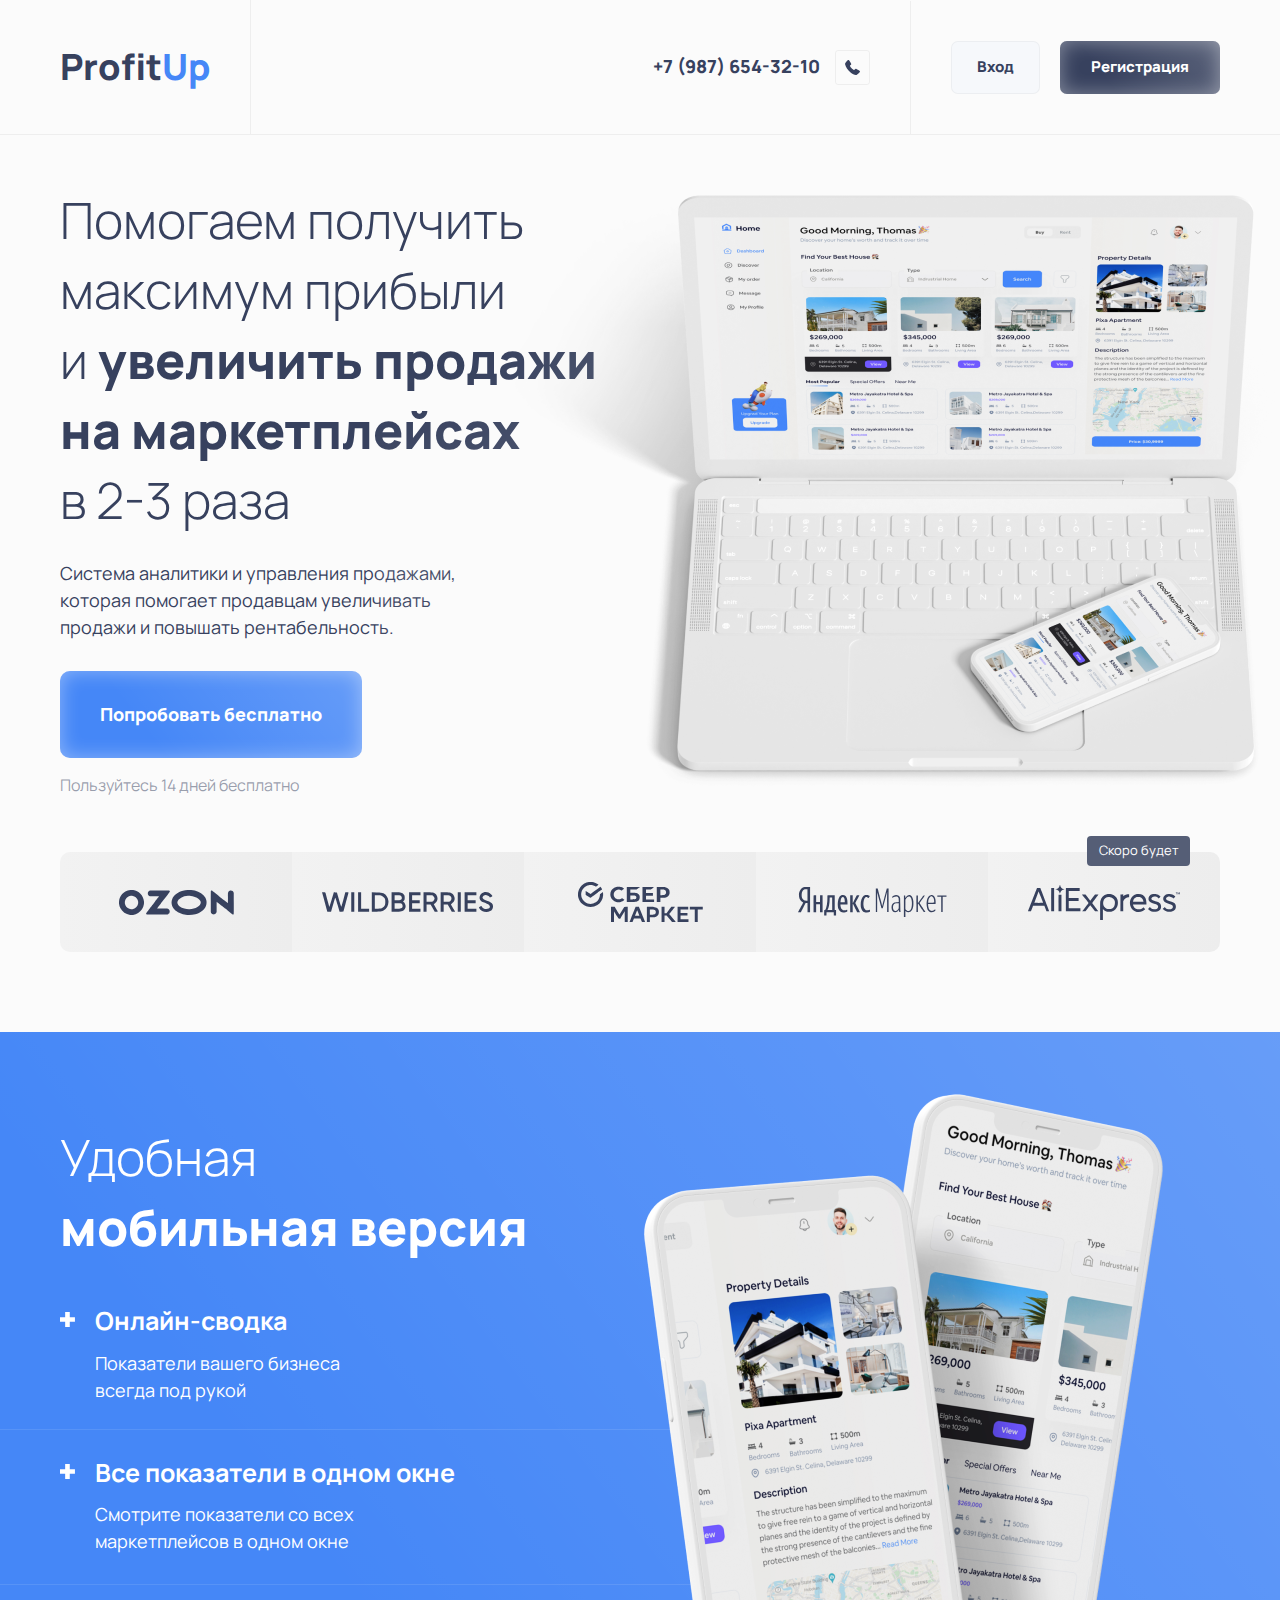
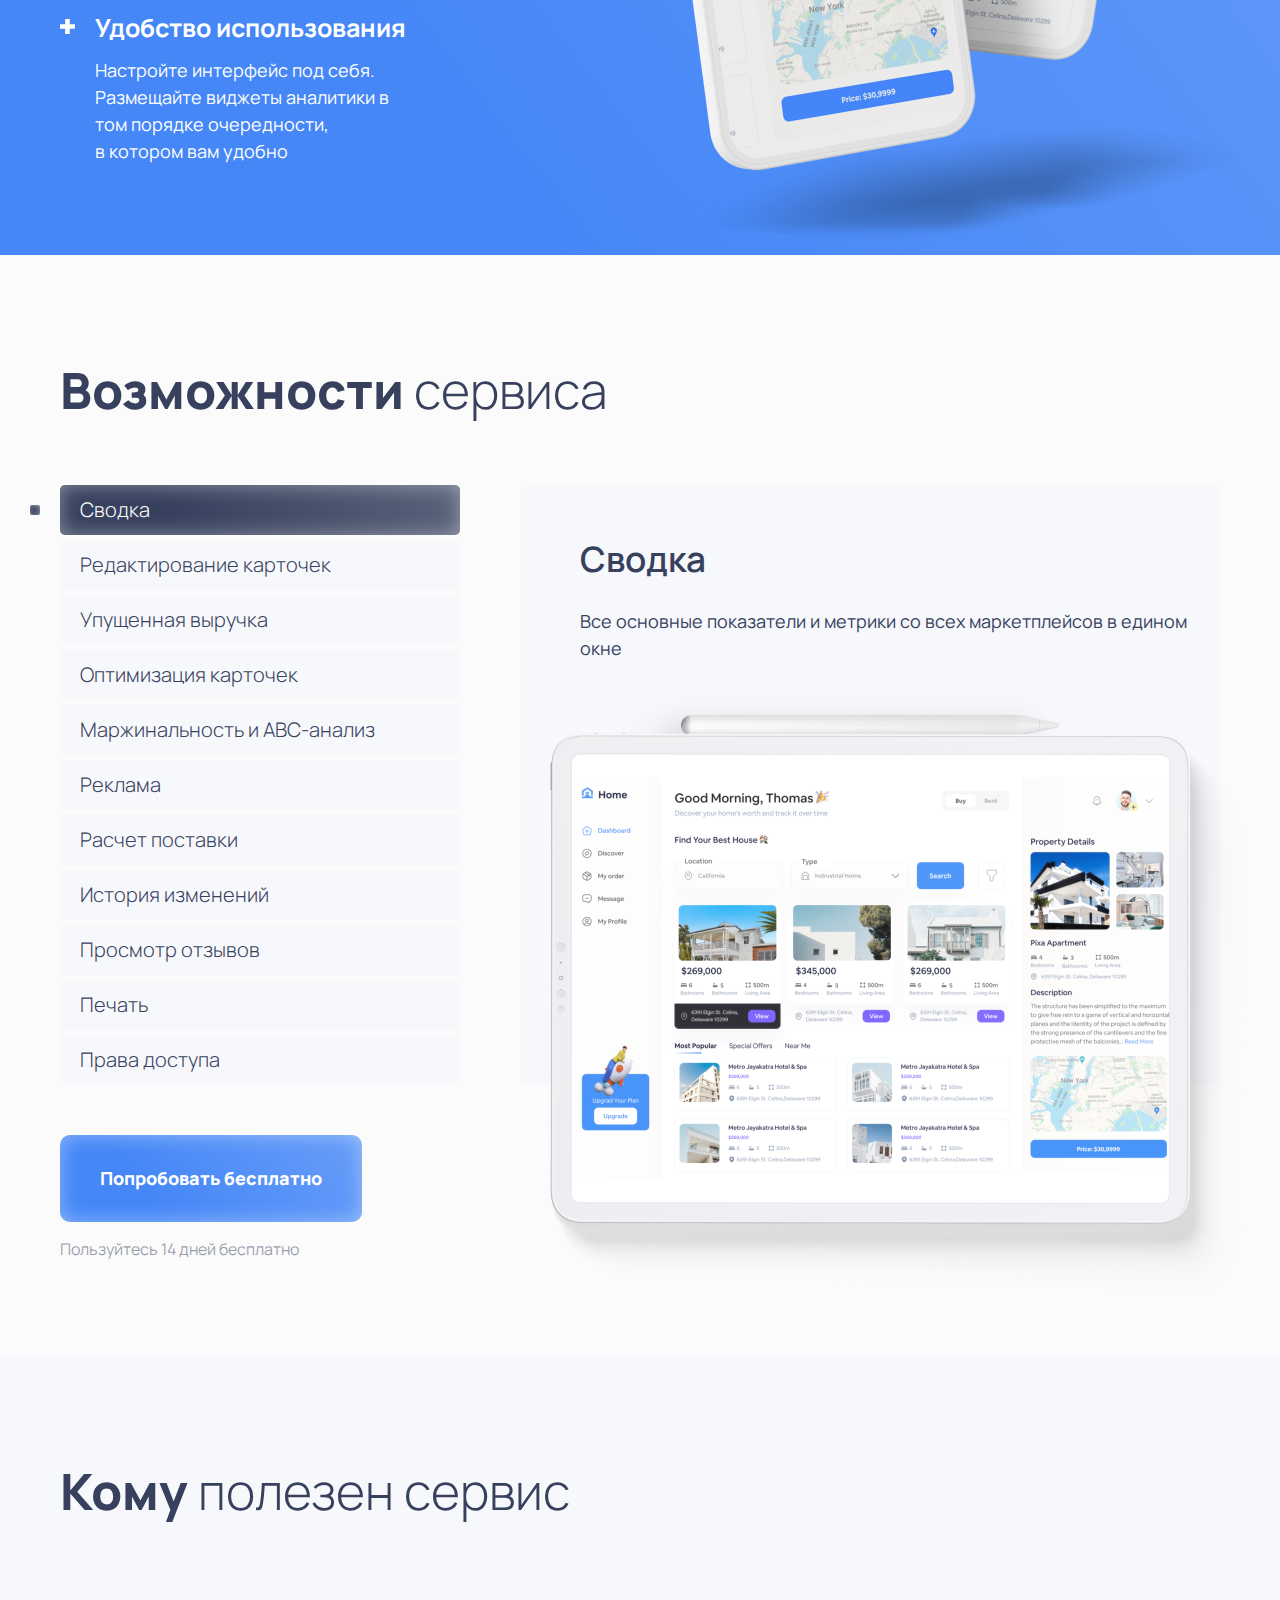
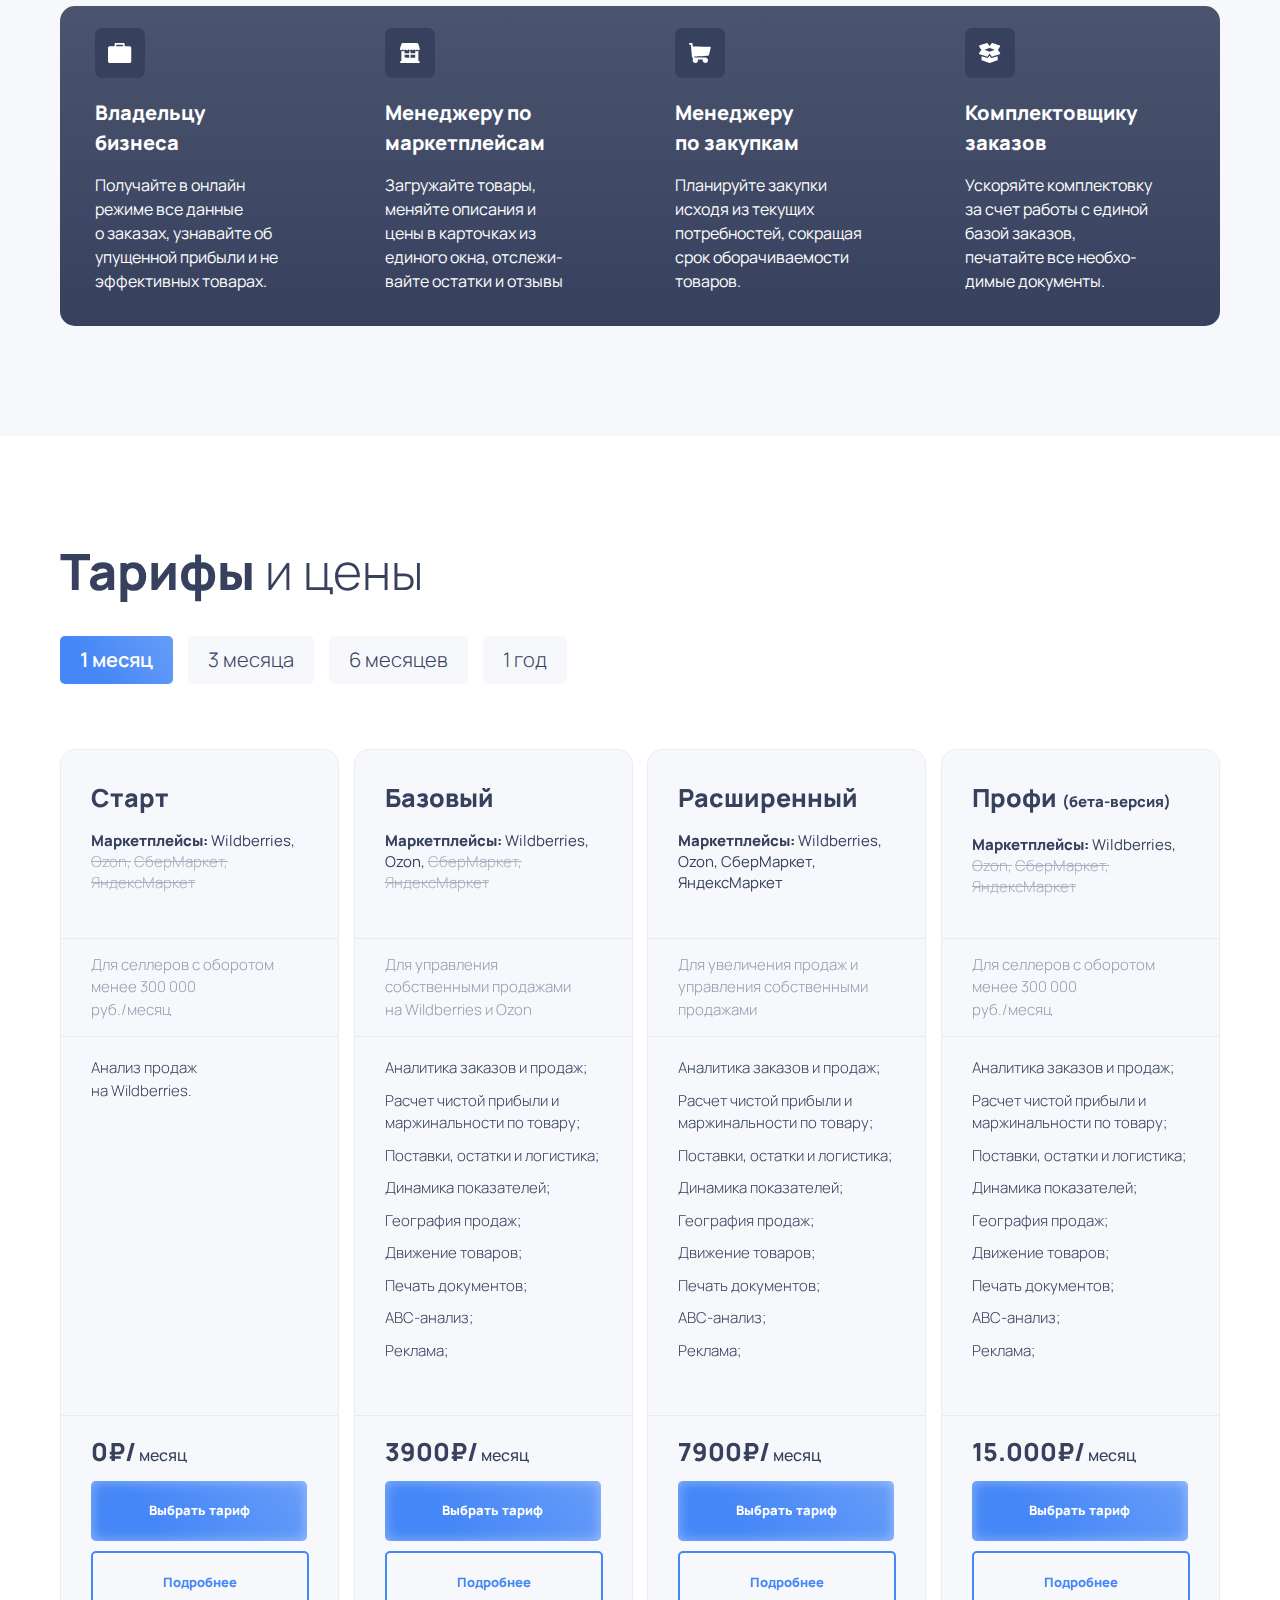
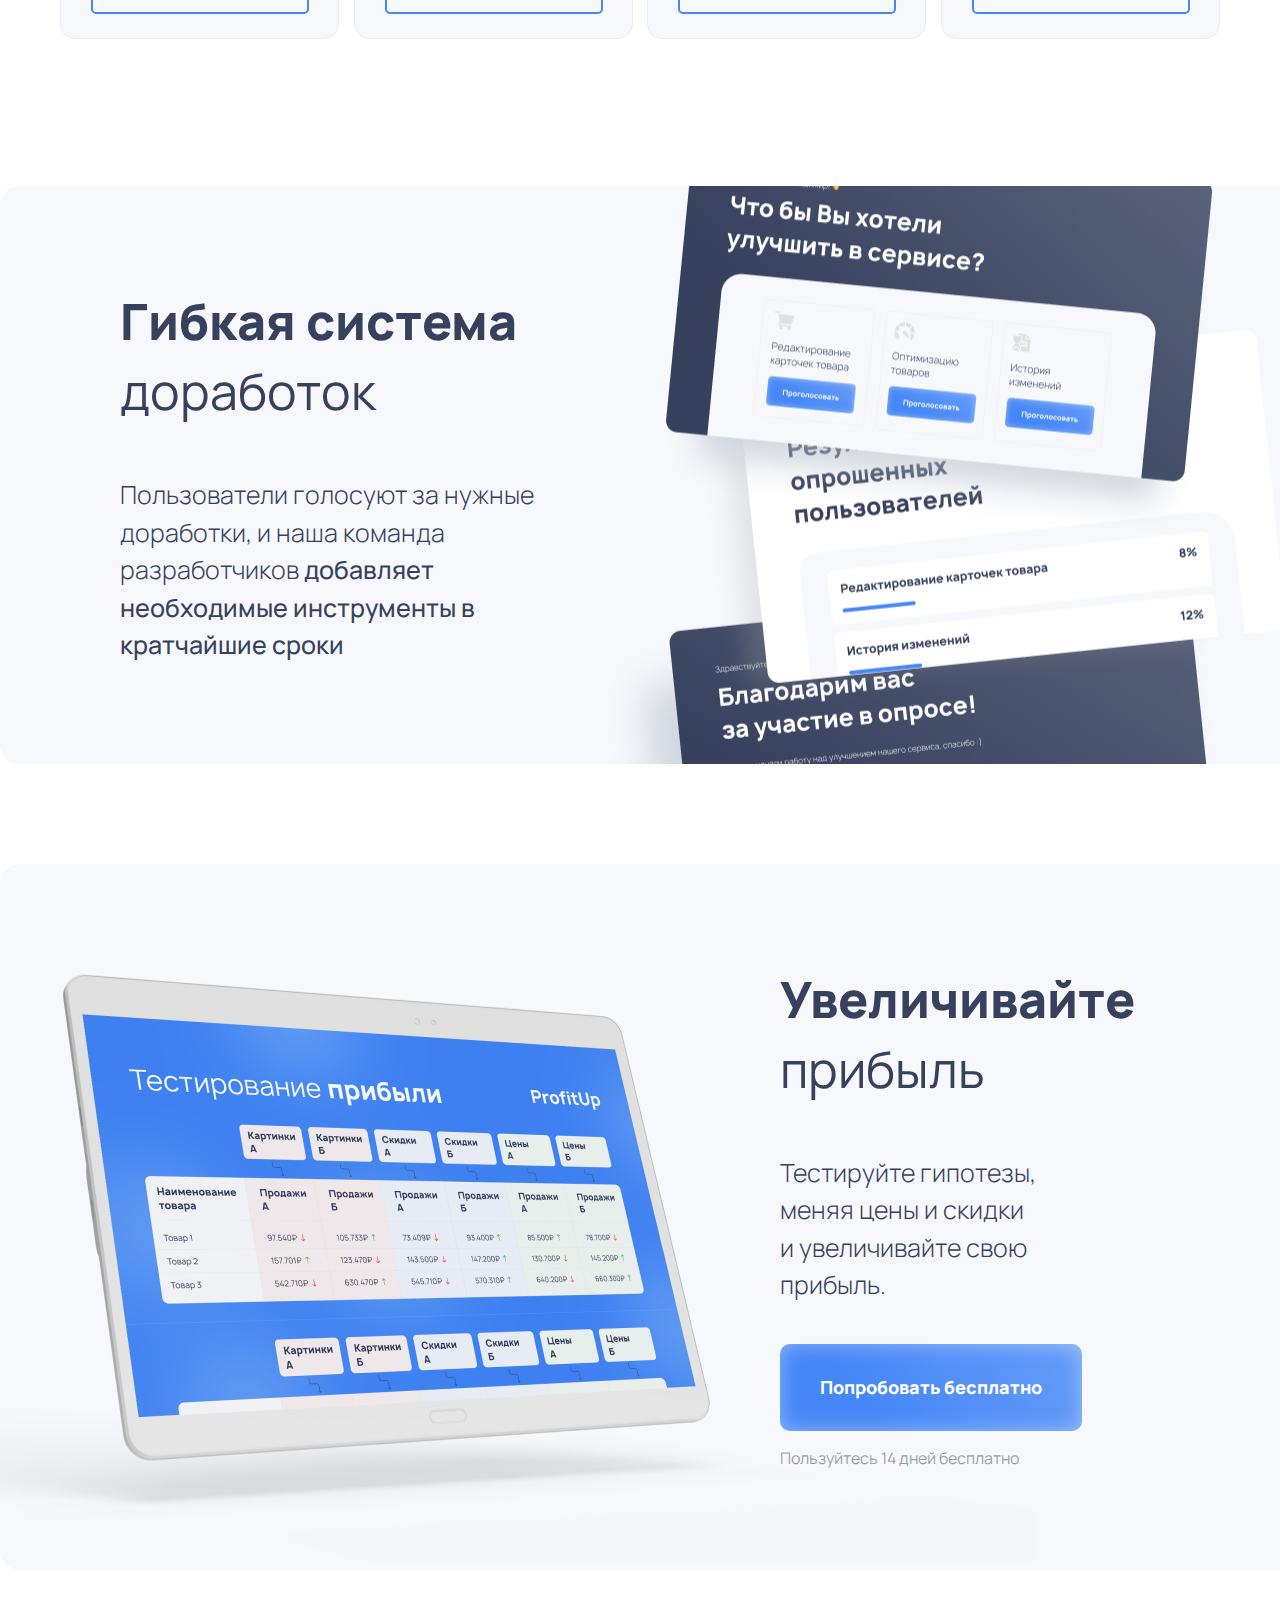
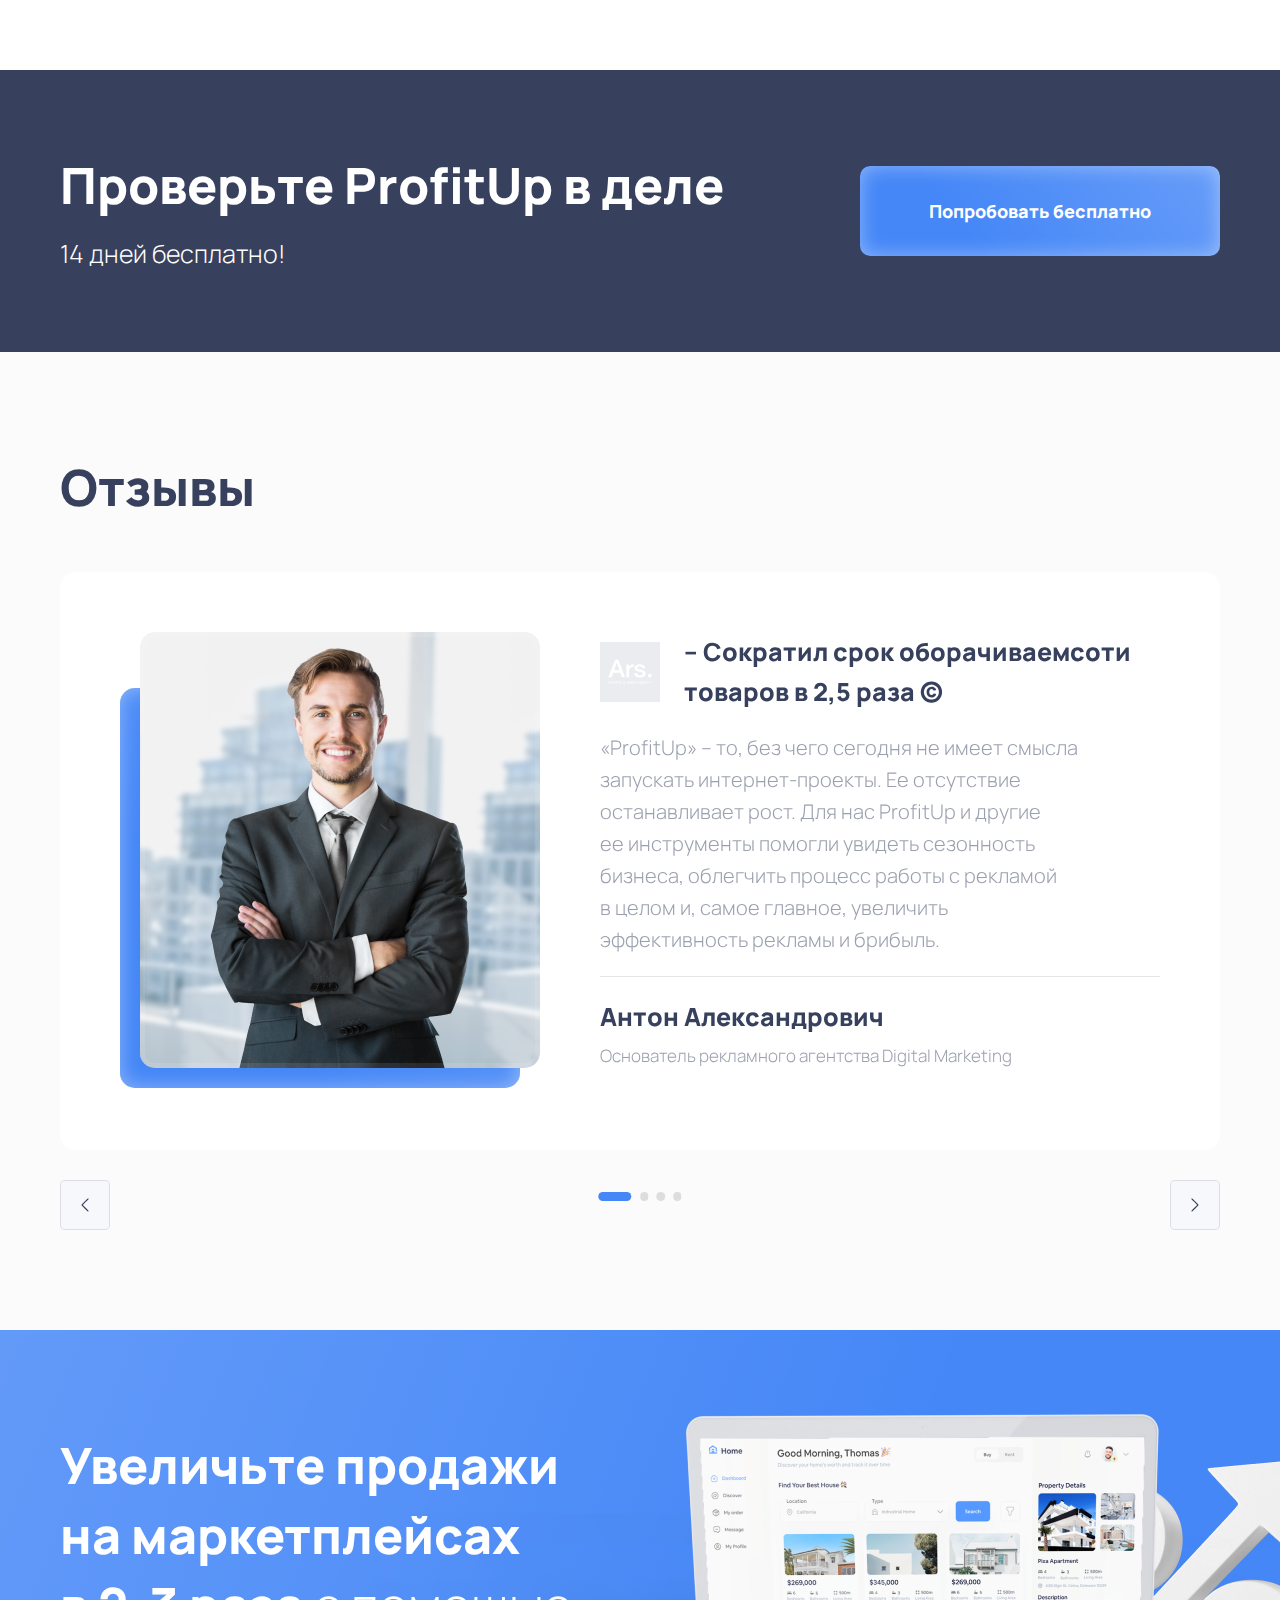
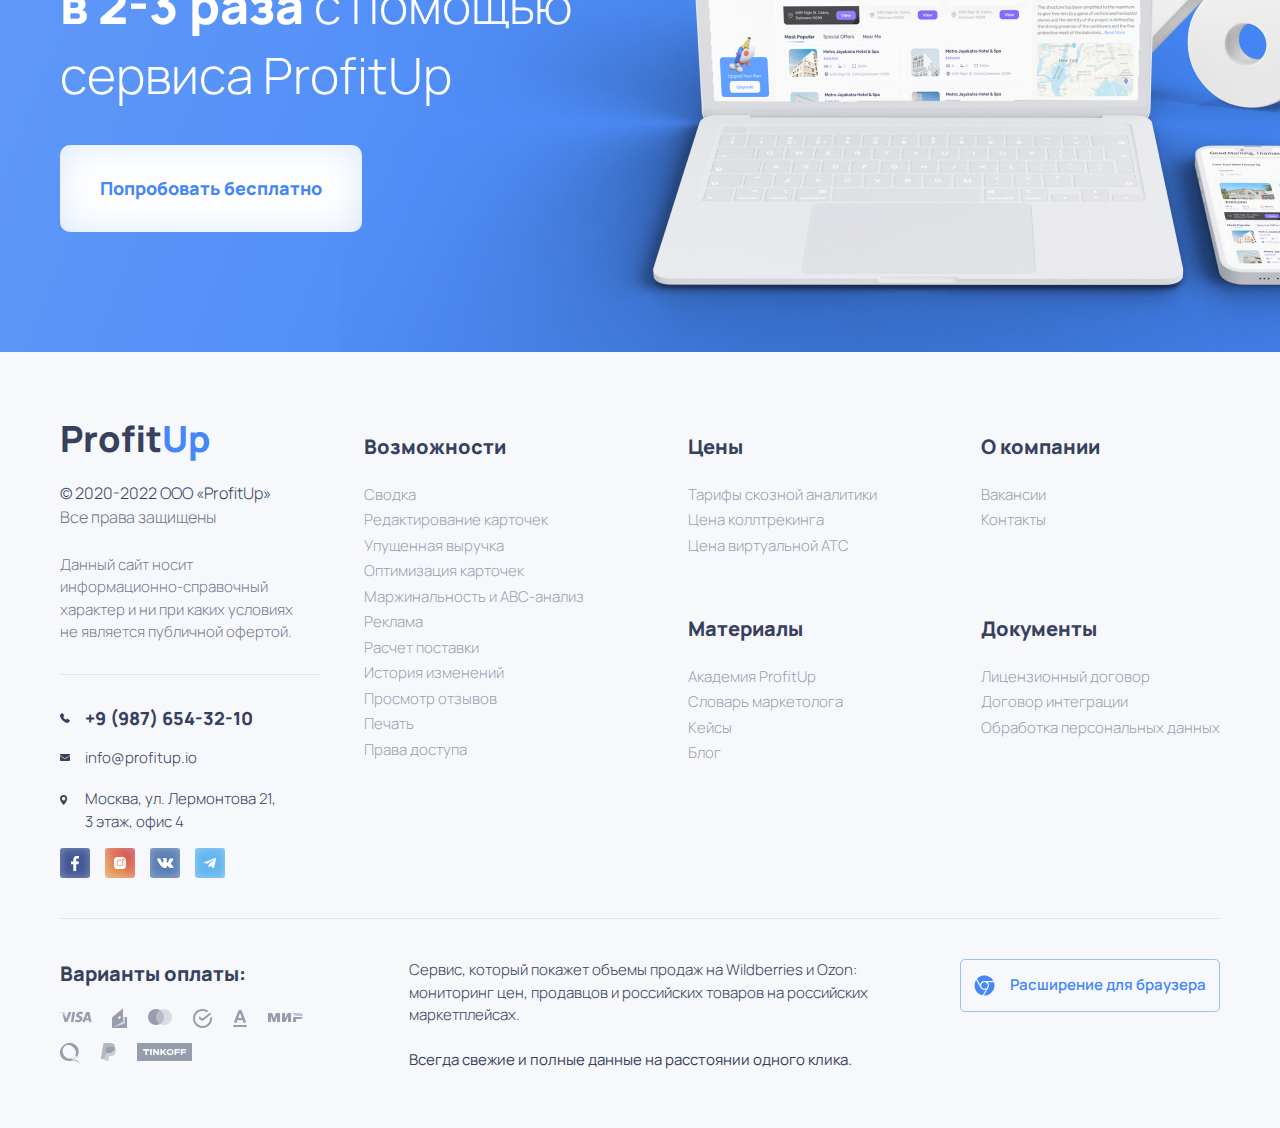
==== commit 72228199: "Add files via upload" ====
--- a/index.html
+++ b/index.html
@@ -12,7 +12,46 @@
 	<!-- main css -->
 	<link rel="stylesheet" href="css/main.css">
 </head>
-<body class="body-cookies">
+<body class="body-cookie">
+<div class="menu-modal mob-true" id="menu-modal">
+	<div class="menu-modal-top">
+		<a href="tel:+7 (987) 654-32-10" class="menu-modal__number">
+			+7 (987) 654-32-10
+		</a>
+		<a href="#" class="menu-modal__calback">
+			Перезвоните мне
+		</a>
+	</div>
+	<ul class="menu-modal__list">
+		<li>
+			<a href="">Мобильная версия</a>
+		</li>
+		<li>
+			<a href="">Возможности сервиса</a>
+		</li>
+		<li>
+			<a href="">Для кого сервис</a>
+		</li>
+		<li>
+			<a href="">Тарифы и цены</a>
+		</li>
+		<li>
+			<a href="">Преимущества</a>
+		</li>
+		<li>
+			<a href="">Отзывы</a>
+		</li>
+	</ul>
+	<div class="menu-modal-btns">
+		<a href="#" class="nav-btn btn-registration">
+			<span>Регистрация</span>
+		</a>
+		<a href="#" class="nav-btn btn-entry">
+			<span>Вход</span>
+		</a>
+		
+	</div>
+</div>
 <div class="cookies flex">
 	<div class="cookies-close center">
 		<img src="img/cross.svg" alt="">
@@ -32,13 +71,20 @@
 				Profit<span>Up</span>
 			</a>
 			<div class="nav-content flex-a">
-				<div class="nav-phone flex-a">
-					<a href="tel:+7 (987) 654-32-10" class="nav-phone__number">
+				<a href="tel:89876543210" class="nav-phone flex-a">
+					<span class="nav-phone__number">
 						+7 (987) 654-32-10
-					</a>
+					</span>
 					<span class="nav-phone__icon center">
-						<img src="img/phone-icon.svg" alt="">
+						
+						<svg width="15" height="15" viewBox="0 0 15 15" fill="none" xmlns="http://www.w3.org/2000/svg">
+						<path fill-rule="evenodd" clip-rule="evenodd" d="M3.2277 0.014281C2.812 0.107914 1.95755 0.902633 1.07393 2.01748C0.656729 2.54387 0.338828 3.01301 0.151179 3.37934C-0.0357054 3.74415 -0.0369907 3.7618 0.07999 4.37412C0.589883 7.04338 2.71795 10.1568 5.58118 12.4224C7.32529 13.8025 9.24715 14.731 10.8581 14.9719C11.3346 15.0431 11.4381 15.0076 12.165 14.5234C13.4556 13.6637 14.8156 12.3352 14.9622 11.7908C15.0236 11.5627 14.9148 11.2336 14.6989 10.9947C14.3375 10.5946 12.3259 9.33254 11.4617 8.96371C10.6654 8.62381 10.4246 8.70365 9.69993 9.54799C9.48539 9.798 9.28697 10.0214 9.259 10.0445C9.21814 10.0783 9.13618 10.0572 8.83975 9.93635C7.56151 9.41544 6.47943 8.529 5.69368 7.35916C5.43505 6.97413 5.05204 6.19491 4.94128 5.82844C4.92227 5.76562 4.98794 5.69471 5.36493 5.37097C5.89686 4.91424 6.05157 4.74882 6.14701 4.5347C6.23689 4.33319 6.23567 4.11556 6.14315 3.82917C5.94178 3.2058 5.29468 2.06765 4.42051 0.799237C4.09583 0.328152 3.98326 0.215236 3.72241 0.0990547C3.50947 0.00420548 3.37484 -0.0188642 3.2277 0.014281Z" fill="#37415E"/>
+						</svg>
+
 					</span>
+				</a>
+				<div class="nav-burger mob-true">
+					<img src="img/burger.svg" alt="">
 				</div>
 				<div class="nav-btns flex-a">
 					<a href="#" class="nav-btn btn-entry">
@@ -71,8 +117,11 @@
 					Пользуйтесь 14 дней бесплатно
 				</span>
 			</div>
-			<div class="header-img">
+			<div class="header-img pc-true">
 				<img src="img/header-bg.png" alt="">
+			</div>
+			<div class="header-img mob-true">
+				<img src="img/header-bg-mobile.png" alt="">
 			</div>
 		</div>
 		<div class="header-markets flex">
@@ -134,7 +183,7 @@
 				</div>
 				<div class="convenience-item-text">
 					<h3 class="convenience-item__name">
-						Все показатели в одном окне
+						Все показатели<br class="mob-true"> в одном окне
 					</h3>
 					<p class="convenience-item__subtext">
 						Смотрите показатели со всех
@@ -159,179 +208,301 @@
 				</div>
 			</div>
 		</div>
-		<img src="img/convenience-img.png" alt="" class="convenience-img">
+		<img src="img/convenience-img.png" alt="" class="convenience-img pc-true">
 	</div>
+	<img src="img/convenience-img-mobile.png" alt="" class="convenience-img mob-true">
 </section>
 <section class="opportunities">
 	<div class="container">
 		<h2 class="opportunities__title">
 			<strong>Возможности</strong> сервиса
 		</h2>
-		<div class="opportunities-row flex">
-			<div class="opportunities-nav">
-				<div class="opportunities-list">
-					<div class="opportunities-list__item opportunities-active">
-						Сводка
-					</div>
-					<div class="opportunities-list__item">
-						Редактирование карточек
-					</div>
-					<div class="opportunities-list__item">
-						Упущенная  выручка
-					</div>
-					<div class="opportunities-list__item">
-						Оптимизация карточек
-					</div>
-					<div class="opportunities-list__item ">
-						Маржинальность и ABC-анализ
-					</div>
-					<div class="opportunities-list__item">
-						Реклама
-					</div>
-					<div class="opportunities-list__item">
-						Расчет поставки
-					</div>
-					<div class="opportunities-list__item">
-						История изменений
-					</div>
-					<div class="opportunities-list__item">
-						Просмотр отзывов
-					</div>
-					<div class="opportunities-list__item">
-						Печать
-					</div>
-					<div class="opportunities-list__item">
-						Права доступа
-					</div>
-				</div>
-				<a href="#" class="header-btn btn">
-					<span>Попробовать бесплатно</span>
-				</a>
-				<span class="header-btn__text">
-					Пользуйтесь 14 дней бесплатно
-				</span>
-			</div>
-			<div class="opportunities-slider">
-				<div class="opportunities-slide">
-					<div class="opportunities-slide-inner">
-						<h3 class="opportunities-slide__title">
+		<div class="opportunities-wrapper">
+			<div class="opportunities-row flex">
+				<div class="opportunities-nav">
+					<div class="opportunities-list">
+						<div class="opportunities-list__item opportunities-active">
 							Сводка
-						</h3>
-						<p class="opportunities-slide__subtext">
-							Показываем нелеквидные и самые маржинальные товары
-						</p>
-						<img src="img/opportunities-img.png" alt="" class="opportunities-img">
-					</div>
-				</div>
-				<div class="opportunities-slide">
-					<div class="opportunities-slide-inner">
-						<h3 class="opportunities-slide__title">
+						</div>
+						<div class="opportunities-list__item">
 							Редактирование карточек
-						</h3>
-						<p class="opportunities-slide__subtext">
-							Показываем нелеквидные и самые маржинальные товары
-						</p>
-						<img src="img/opportunities-img.png" alt="" class="opportunities-img">
-					</div>
-				</div>
-				<div class="opportunities-slide">
-					<div class="opportunities-slide-inner">
-						<h3 class="opportunities-slide__title">
+						</div>
+						<div class="opportunities-list__item">
 							Упущенная  выручка
-						</h3>
-						<p class="opportunities-slide__subtext">
-							Показываем нелеквидные и самые маржинальные товары
-						</p>
-						<img src="img/opportunities-img.png" alt="" class="opportunities-img">
-					</div>
-				</div>
-				<div class="opportunities-slide">
-					<div class="opportunities-slide-inner">
-						<h3 class="opportunities-slide__title">
+						</div>
+						<div class="opportunities-list__item">
 							Оптимизация карточек
-						</h3>
-						<p class="opportunities-slide__subtext">
-							Показываем нелеквидные и самые маржинальные товары
-						</p>
-						<img src="img/opportunities-img.png" alt="" class="opportunities-img">
-					</div>
-				</div>
-				<div class="opportunities-slide">
-					<div class="opportunities-slide-inner">
-						<h3 class="opportunities-slide__title">
+						</div>
+						<div class="opportunities-list__item ">
 							Маржинальность и ABC-анализ
-						</h3>
-						<p class="opportunities-slide__subtext">
-							Показываем нелеквидные и самые маржинальные товары
-						</p>
-						<img src="img/opportunities-img.png" alt="" class="opportunities-img">
-					</div>
-				</div>
-				<div class="opportunities-slide">
-					<div class="opportunities-slide-inner">
-						<h3 class="opportunities-slide__title">
+						</div>
+						<div class="opportunities-list__item">
 							Реклама
-						</h3>
-						<p class="opportunities-slide__subtext">
-							Показываем нелеквидные и самые маржинальные товары
-						</p>
-						<img src="img/opportunities-img.png" alt="" class="opportunities-img">
-					</div>
-				</div>
-				<div class="opportunities-slide">
-					<div class="opportunities-slide-inner">
-						<h3 class="opportunities-slide__title">
+						</div>
+						<div class="opportunities-list__item">
 							Расчет поставки
-						</h3>
-						<p class="opportunities-slide__subtext">
-							Показываем нелеквидные и самые маржинальные товары
-						</p>
-						<img src="img/opportunities-img.png" alt="" class="opportunities-img">
-					</div>
-				</div>
-				<div class="opportunities-slide">
-					<div class="opportunities-slide-inner">
-						<h3 class="opportunities-slide__title">
+						</div>
+						<div class="opportunities-list__item">
 							История изменений
-						</h3>
-						<p class="opportunities-slide__subtext">
-							Показываем нелеквидные и самые маржинальные товары
-						</p>
-						<img src="img/opportunities-img.png" alt="" class="opportunities-img">
-					</div>
-				</div>
-				<div class="opportunities-slide">
-					<div class="opportunities-slide-inner">
-						<h3 class="opportunities-slide__title">
+						</div>
+						<div class="opportunities-list__item">
 							Просмотр отзывов
-						</h3>
-						<p class="opportunities-slide__subtext">
-							Показываем нелеквидные и самые маржинальные товары
-						</p>
-						<img src="img/opportunities-img.png" alt="" class="opportunities-img">
-					</div>
-				</div>
-				<div class="opportunities-slide">
-					<div class="opportunities-slide-inner">
-						<h3 class="opportunities-slide__title">
+						</div>
+						<div class="opportunities-list__item">
 							Печать
-						</h3>
-						<p class="opportunities-slide__subtext">
-							Показываем нелеквидные и самые маржинальные товары
-						</p>
-						<img src="img/opportunities-img.png" alt="" class="opportunities-img">
-					</div>
-				</div>
-				<div class="opportunities-slide">
-					<div class="opportunities-slide-inner">
-						<h3 class="opportunities-slide__title">
+						</div>
+						<div class="opportunities-list__item">
 							Права доступа
-						</h3>
-						<p class="opportunities-slide__subtext">
-							Показываем нелеквидные и самые маржинальные товары
-						</p>
-						<img src="img/opportunities-img.png" alt="" class="opportunities-img">
-					</div>
+						</div>
+					</div>
+					<a href="#" class="header-btn btn">
+						<span>Попробовать бесплатно</span>
+					</a>
+					<span class="header-btn__text">
+						Пользуйтесь 14 дней бесплатно
+					</span>
+				</div>
+				<div class="opportunities-slider">
+					<div class="opportunities-slide">
+						<div class="opportunities-slide-inner">
+							<h3 class="opportunities-slide__title">
+								Сводка
+							</h3>
+							<p class="opportunities-slide__subtext">
+								Все основные показатели <br class="mob-true">
+								и метрики со всех маркетплейсов <br class="mob-true">
+								в едином окне
+							</p>
+							<img src="img/opportunities-img-mobile.png" alt="" class="opportunities-img mob-true">
+							<div class="opportunities-slide-mobile mob-true">
+								<a href="#" class="header-btn btn">
+									<span>Попробовать бесплатно</span>
+								</a>
+								<span class="header-btn__text">
+									Пользуйтесь 14 дней бесплатно
+								</span>
+							</div>
+							<img src="img/opportunities-img.png" alt="" class="opportunities-img pc-true">
+						</div>
+					</div>
+					<div class="opportunities-slide">
+						<div class="opportunities-slide-inner">
+							<h3 class="opportunities-slide__title">
+								Редактирование карточек
+							</h3>
+							<p class="opportunities-slide__subtext">
+								Редактирование  карточки на всех маркетплейсах из одного окна
+							</p>
+							<img src="img/opportunities-img-mobile.png" alt="" class="opportunities-img mob-true">
+							<div class="opportunities-slide-mobile mob-true">
+								<a href="#" class="header-btn btn">
+									<span>Попробовать бесплатно</span>
+								</a>
+								<span class="header-btn__text">
+									Пользуйтесь 14 дней бесплатно
+								</span>
+							</div>
+							<img src="img/opportunities-img.png" alt="" class="opportunities-img pc-true">
+						</div>
+					</div>
+					<div class="opportunities-slide">
+						<div class="opportunities-slide-inner">
+							<h3 class="opportunities-slide__title">
+								Упущенная  выручка
+							</h3>
+							<p class="opportunities-slide__subtext">
+								Редактирование  карточки на всех маркетплейсах из одного окна
+							</p>
+							<img src="img/opportunities-img-mobile.png" alt="" class="opportunities-img mob-true">
+							<div class="opportunities-slide-mobile mob-true">
+								<a href="#" class="header-btn btn">
+									<span>Попробовать бесплатно</span>
+								</a>
+								<span class="header-btn__text">
+									Пользуйтесь 14 дней бесплатно
+								</span>
+							</div>
+							<img src="img/opportunities-img.png" alt="" class="opportunities-img pc-true">
+						</div>
+					</div>
+					<div class="opportunities-slide">
+						<div class="opportunities-slide-inner">
+							<h3 class="opportunities-slide__title">
+								Оптимизация карточек
+							</h3>
+							<p class="opportunities-slide__subtext">
+								Подсказываем как улучшить качество ваших карточек: Рекомендации по графическому
+								и текстовому контенту, подсказки
+								по seo оптимизации. Повышайте позиции карточек с помощью наших рекомендаций
+							</p>
+							<img src="img/opportunities-img-mobile.png" alt="" class="opportunities-img mob-true">
+							<div class="opportunities-slide-mobile mob-true">
+								<a href="#" class="header-btn btn">
+									<span>Попробовать бесплатно</span>
+								</a>
+								<span class="header-btn__text">
+									Пользуйтесь 14 дней бесплатно
+								</span>
+							</div>
+							<img src="img/opportunities-img.png" alt="" class="opportunities-img pc-true">
+						</div>
+					</div>
+					<div class="opportunities-slide">
+						<div class="opportunities-slide-inner">
+							<h3 class="opportunities-slide__title">
+								Маржинальность и ABC-анализ
+							</h3>
+							<p class="opportunities-slide__subtext">
+								Показываем нелеквидные и самые маржинальные товары
+							</p>
+							<img src="img/opportunities-img-mobile.png" alt="" class="opportunities-img mob-true">
+							<div class="opportunities-slide-mobile mob-true">
+								<a href="#" class="header-btn btn">
+									<span>Попробовать бесплатно</span>
+								</a>
+								<span class="header-btn__text">
+									Пользуйтесь 14 дней бесплатно
+								</span>
+							</div>
+							<img src="img/opportunities-img.png" alt="" class="opportunities-img pc-true">
+						</div>
+					</div>
+					<div class="opportunities-slide">
+						<div class="opportunities-slide-inner">
+							<h3 class="opportunities-slide__title">
+								Реклама
+							</h3>
+							<p class="opportunities-slide__subtext">
+								Автоматический мониторинг
+								и подбор наилучшей ставки
+								и поискового запроса +
+							</p>
+							<img src="img/opportunities-img-mobile.png" alt="" class="opportunities-img mob-true">
+							<div class="opportunities-slide-mobile mob-true">
+								<a href="#" class="header-btn btn">
+									<span>Попробовать бесплатно</span>
+								</a>
+								<span class="header-btn__text">
+									Пользуйтесь 14 дней бесплатно
+								</span>
+							</div>
+							<img src="img/opportunities-img.png" alt="" class="opportunities-img pc-true">
+						</div>
+					</div>
+					<div class="opportunities-slide">
+						<div class="opportunities-slide-inner">
+							<h3 class="opportunities-slide__title">
+								Расчет поставки
+							</h3>
+							<p class="opportunities-slide__subtext">
+								Фиксируйте изменения, чтобы понимать как они отразились
+								на продажах
+							</p>
+							<img src="img/opportunities-img-mobile.png" alt="" class="opportunities-img mob-true">
+							<div class="opportunities-slide-mobile mob-true">
+								<a href="#" class="header-btn btn">
+									<span>Попробовать бесплатно</span>
+								</a>
+								<span class="header-btn__text">
+									Пользуйтесь 14 дней бесплатно
+								</span>
+							</div>
+							<img src="img/opportunities-img.png" alt="" class="opportunities-img pc-true">
+						</div>
+					</div>
+					<div class="opportunities-slide">
+						<div class="opportunities-slide-inner">
+							<h3 class="opportunities-slide__title">
+								История изменений
+							</h3>
+							<p class="opportunities-slide__subtext">
+								Показываем нелеквидные и самые маржинальные товары
+							</p>
+							<img src="img/opportunities-img-mobile.png" alt="" class="opportunities-img mob-true">
+							<div class="opportunities-slide-mobile mob-true">
+								<a href="#" class="header-btn btn">
+									<span>Попробовать бесплатно</span>
+								</a>
+								<span class="header-btn__text">
+									Пользуйтесь 14 дней бесплатно
+								</span>
+							</div>
+							<img src="img/opportunities-img.png" alt="" class="opportunities-img pc-true">
+						</div>
+					</div>
+					<div class="opportunities-slide">
+						<div class="opportunities-slide-inner">
+							<h3 class="opportunities-slide__title">
+								Просмотр отзывов
+							</h3>
+							<p class="opportunities-slide__subtext">
+								Показываем нелеквидные и самые маржинальные товары
+							</p>
+							<img src="img/opportunities-img-mobile.png" alt="" class="opportunities-img mob-true">
+							<div class="opportunities-slide-mobile mob-true">
+								<a href="#" class="header-btn btn">
+									<span>Попробовать бесплатно</span>
+								</a>
+								<span class="header-btn__text">
+									Пользуйтесь 14 дней бесплатно
+								</span>
+							</div>
+							<img src="img/opportunities-img.png" alt="" class="opportunities-img pc-true">
+						</div>
+					</div>
+					<div class="opportunities-slide">
+						<div class="opportunities-slide-inner">
+							<h3 class="opportunities-slide__title">
+								Печать
+							</h3>
+							<p class="opportunities-slide__subtext">
+								Показываем нелеквидные и самые маржинальные товары
+							</p>
+							<img src="img/opportunities-img-mobile.png" alt="" class="opportunities-img mob-true">
+							<div class="opportunities-slide-mobile mob-true">
+								<a href="#" class="header-btn btn">
+									<span>Попробовать бесплатно</span>
+								</a>
+								<span class="header-btn__text">
+									Пользуйтесь 14 дней бесплатно
+								</span>
+							</div>
+							<img src="img/opportunities-img.png" alt="" class="opportunities-img pc-true">
+						</div>
+					</div>
+					<div class="opportunities-slide">
+						<div class="opportunities-slide-inner">
+							<h3 class="opportunities-slide__title">
+								Права доступа
+							</h3>
+							<p class="opportunities-slide__subtext">
+								Показываем нелеквидные и самые маржинальные товары
+							</p>
+							<img src="img/opportunities-img-mobile.png" alt="" class="opportunities-img mob-true">
+							<div class="opportunities-slide-mobile mob-true">
+								<a href="#" class="header-btn btn">
+									<span>Попробовать бесплатно</span>
+								</a>
+								<span class="header-btn__text">
+									Пользуйтесь 14 дней бесплатно
+								</span>
+							</div>
+							<img src="img/opportunities-img.png" alt="" class="opportunities-img pc-true">
+						</div>
+					</div>
+				</div>
+			</div>
+			<div class="opportunities-arrows mob-true">
+				<div class="opportunities-arrow opportunities-arrow__prev">
+					<svg width="8" height="14" viewBox="0 0 8 14" fill="none" xmlns="http://www.w3.org/2000/svg">
+					<path fill-rule="evenodd" clip-rule="evenodd" d="M0.483961 13.2834C0.593196 13.5342 0.883416 13.6715 1.17628 13.6107C1.28812 13.5875 1.8879 13.0096 4.38676 10.5173C6.16953 8.7392 7.48399 7.39655 7.51751 7.31939C7.5912 7.14994 7.59087 7.00255 7.5166 6.86137C7.44775 6.73052 1.42335 0.703481 1.28415 0.626235C1.05498 0.49898 0.679783 0.602966 0.527068 0.836026C0.421552 0.997048 0.404773 1.23808 0.487847 1.39874C0.527276 1.47495 1.81727 2.78875 3.3545 4.31825L6.14945 7.09918L3.35198 9.87958C1.81338 11.4088 0.525456 12.7195 0.489871 12.7922C0.411633 12.9523 0.409691 13.1128 0.483961 13.2834Z" fill="white"/>
+					</svg>
+				</div>
+				<div class="opportunities-arrow opportunities-arrow__next">
+					<svg width="8" height="14" viewBox="0 0 8 14" fill="none" xmlns="http://www.w3.org/2000/svg">
+					<path fill-rule="evenodd" clip-rule="evenodd" d="M0.483961 13.2834C0.593196 13.5342 0.883416 13.6715 1.17628 13.6107C1.28812 13.5875 1.8879 13.0096 4.38676 10.5173C6.16953 8.7392 7.48399 7.39655 7.51751 7.31939C7.5912 7.14994 7.59087 7.00255 7.5166 6.86137C7.44775 6.73052 1.42335 0.703481 1.28415 0.626235C1.05498 0.49898 0.679783 0.602966 0.527068 0.836026C0.421552 0.997048 0.404773 1.23808 0.487847 1.39874C0.527276 1.47495 1.81727 2.78875 3.3545 4.31825L6.14945 7.09918L3.35198 9.87958C1.81338 11.4088 0.525456 12.7195 0.489871 12.7922C0.411633 12.9523 0.409691 13.1128 0.483961 13.2834Z" fill="white"/>
+					</svg>
 				</div>
 			</div>
 		</div>
@@ -373,11 +544,11 @@
 					<img src="img/utility-3.svg" alt="">
 				</div>
 				<h3 class="utility-block__name">
-					Менеджеру <br>
+					Менеджеру <br class="mob-true"><br>
 					по закупкам
 				</h3>
 				<p class="utility-block__text">
-					Планируйте закупки исходя из текущих потребностей, сокращая срок оборачиваемости товаров.
+					Планируйте закупки исходя<br class="mob-true"> из текущих потребностей,<br class="mob-true"> сокращая срок оборачи<span class="mob-true">-</span>ваемости товаров.
 				</p>
 			</div>
 			<div class="utility-block">
@@ -389,9 +560,16 @@
 					заказов
 				</h3>
 				<p class="utility-block__text">
-					Ускоряйте комплектовку за счет работы с единой базой заказов,<br> печатайте все необхо-димые документы.
+					Ускоряйте комплектовку<br class="mob-true"> за счет работы с единой<br class="mob-true"> базой заказов,<br> печатайте<br class="mob-true"> все необхо-димые<br class="mob-true"> документы.
 				</p>
 			</div>
+		</div>
+		<div class="utility-swipe mob-true flex-a">
+			<img src="img/swipe-icon.svg" alt="" class="utility-swipe__img">
+			<p class="utility-swipe__text">
+				Листайте влево, чтобы увидеть
+				полный список
+			</p>
 		</div>
 	</div>
 </section>
@@ -1288,7 +1466,7 @@
 			<p class="advantage-block__subtext">
 				Пользователи голосуют за нужные доработки, и наша 
 				команда разработчиков <strong>добавляет 
-				необходимые инструменты
+				необходимые инструменты <br class="mob-true">
 				в кратчайшие сроки</strong>
 			</p>
 		</div>
@@ -1350,7 +1528,10 @@
 							</p>
 						</div>
 						<p class="reviews-slide__text">
-							«ProfitUp» – то, без чего сегодня не имеет смысла запускать интернет-проекты. Ее отсутствие останавливает рост. Для нас ProfitUp и другие <br>
+							«ProfitUp» – то, без чего сегодня<br class="mob-true"> не имеет смысла запускать <br class="mob-true">интернет-проекты. Ее отсутствие останавливает рост.<br class="mob-true">
+							<br class="mob-true">
+
+							Для нас ProfitUp и другие <br class="pc-true">
 							ее инструменты помогли увидеть сезонность бизнеса, облегчить процесс работы с рекламой <br>
 							в целом и, самое главное, увеличить эффективность рекламы и брибыль.
 						</p>
@@ -1465,12 +1646,15 @@
 		<h2 class="increase__title">
 			<strong>Увеличьте продажи <br>
 			на маркетплейсах <br>
-			в 2-3 раза</strong> с помощью сервиса ProfitUp
+			в 2-3 раза</strong> <br class="mob-true"> с помощью сервиса ProfitUp
 		</h2>
 		<a href="#" class="increase-btn btn">
 			<span>Попробовать бесплатно</span>
 		</a>
-		<img src="img/increase-img.png" alt="" class="increase__img">
+		<img src="img/increase-img.png" alt="" class="increase__img pc-true">
+	</div>
+	<div class="increase-img-wrapper">
+		<img src="img/increase-img-mobile.png" alt="" class="increase__img mob-true">
 	</div>
 </section>
 <footer class="footer">
--- a/css/main.css
+++ b/css/main.css
@@ -474,17 +474,6 @@
   width: 260px;
   -webkit-box-sizing: border-box;
           box-sizing: border-box; }
-  .utility-block:hover {
-    background: -webkit-linear-gradient(217.43deg, rgba(255, 255, 255, 0.2) -6.95%, rgba(255, 255, 255, 0) 71.68%), #4587F7;
-    background: -o-linear-gradient(217.43deg, rgba(255, 255, 255, 0.2) -6.95%, rgba(255, 255, 255, 0) 71.68%), #4587F7;
-    background: linear-gradient(232.57deg, rgba(255, 255, 255, 0.2) -6.95%, rgba(255, 255, 255, 0) 71.68%), #4587F7;
-    -webkit-box-shadow: 0px 30px 20px -17px rgba(0, 0, 0, 0.25), inset 0px 0px 30px rgba(255, 255, 255, 0.25);
-            box-shadow: 0px 30px 20px -17px rgba(0, 0, 0, 0.25), inset 0px 0px 30px rgba(255, 255, 255, 0.25);
-    border-radius: 10px;
-    padding-bottom: 30px;
-    top: 0px; }
-    .utility-block:hover .utility-block-img {
-      background: #5893F8; }
 
 .utility-block-img {
   width: 50px;
@@ -1505,13 +1494,922 @@
       -ms-flex-align: start;
           align-items: flex-start; }
 
-@media (min-width: 768px) {
+@media (min-width: 475px) {
   .mob-true {
-    display: none !important; } }
-
-@media (max-width: 767px) {
+    display: none !important; }
+  .utility-block:hover {
+    background: -webkit-linear-gradient(217.43deg, rgba(255, 255, 255, 0.2) -6.95%, rgba(255, 255, 255, 0) 71.68%), #4587F7;
+    background: -o-linear-gradient(217.43deg, rgba(255, 255, 255, 0.2) -6.95%, rgba(255, 255, 255, 0) 71.68%), #4587F7;
+    background: linear-gradient(232.57deg, rgba(255, 255, 255, 0.2) -6.95%, rgba(255, 255, 255, 0) 71.68%), #4587F7;
+    -webkit-box-shadow: 0px 30px 20px -17px rgba(0, 0, 0, 0.25), inset 0px 0px 30px rgba(255, 255, 255, 0.25);
+            box-shadow: 0px 30px 20px -17px rgba(0, 0, 0, 0.25), inset 0px 0px 30px rgba(255, 255, 255, 0.25);
+    border-radius: 10px;
+    padding-bottom: 30px;
+    top: 0px; }
+    .utility-block:hover .utility-block-img {
+      background: #5893F8; } }
+
+@media (max-width: 475px) {
   .pc-true {
-    display: none !important; } }
+    display: none !important; }
+  .container {
+    max-width: 280px; }
+  .nav-phone__number {
+    display: none; }
+  .nav-phone {
+    padding: 0;
+    margin: 0;
+    border: none; }
+  .nav-logo {
+    padding: 0; }
+  .nav-btns {
+    display: none; }
+  .nav-logo {
+    margin: 0;
+    border: none; }
+  .nav {
+    padding-top: 30px;
+    padding-bottom: 20px; }
+  .nav-logo {
+    font-size: 25.875px;
+    line-height: 150%; }
+  .nav-phone__icon {
+    width: 30px;
+    height: 30px;
+    margin-left: 0;
+    background: -webkit-linear-gradient(217.43deg, rgba(255, 255, 255, 0.2) -6.95%, rgba(255, 255, 255, 0) 71.68%), #4587F7;
+    background: -o-linear-gradient(217.43deg, rgba(255, 255, 255, 0.2) -6.95%, rgba(255, 255, 255, 0) 71.68%), #4587F7;
+    background: linear-gradient(232.57deg, rgba(255, 255, 255, 0.2) -6.95%, rgba(255, 255, 255, 0) 71.68%), #4587F7;
+    border-radius: 3px;
+    border: none; }
+    .nav-phone__icon svg {
+      max-width: 10px; }
+      .nav-phone__icon svg path {
+        fill: #fff; }
+  .nav-phone {
+    margin-right: 20.01px; }
+  .header {
+    padding-top: 30px; }
+  .header__title {
+    font-family: 'Manrope';
+    font-style: normal;
+    font-weight: 300;
+    font-size: 27px;
+    line-height: 140%;
+    color: #37415E;
+    margin-bottom: 25px; }
+  .header__subtitle {
+    font-family: 'Manrope';
+    font-style: normal;
+    font-weight: 400;
+    font-size: 15px;
+    line-height: 150%;
+    color: #37415E;
+    max-width: 240px;
+    margin-bottom: 25px; }
+  .btn {
+    font-size: 14px;
+    line-height: 150%;
+    padding: 25px 0;
+    width: 100%;
+    -webkit-box-pack: center;
+        -ms-flex-pack: center;
+            justify-content: center; }
+  .header-btn {
+    margin-bottom: 13px; }
+  .header-btn__text {
+    font-family: 'Manrope';
+    font-style: normal;
+    font-weight: 400;
+    font-size: 13px;
+    line-height: 150%;
+    color: rgba(55, 65, 94, 0.5); }
+  .header-markets {
+    padding-top: 343px; }
+  .header-markets {
+    -ms-flex-wrap: wrap;
+        flex-wrap: wrap; }
+  .header-markets-blocks {
+    width: 50%;
+    border-radius: 0;
+    background: -webkit-gradient(linear, left top, right top, from(#F2F2F2), to(#EDEDED));
+    background: -webkit-linear-gradient(left, #F2F2F2 0%, #EDEDED 100%);
+    background: -o-linear-gradient(left, #F2F2F2 0%, #EDEDED 100%);
+    background: linear-gradient(90deg, #F2F2F2 0%, #EDEDED 100%);
+    height: 60px;
+    overflow: hidden; }
+    .header-markets-blocks:last-child {
+      width: 100%; }
+    .header-markets-blocks:nth-child(1) {
+      border-radius: 6px 0px 0px 0px; }
+      .header-markets-blocks:nth-child(1) svg {
+        max-width: 69.27px; }
+    .header-markets-blocks:nth-child(2) {
+      border-radius: 0px 6px 0px 0px; }
+      .header-markets-blocks:nth-child(2) svg {
+        max-width: 103.2px; }
+    .header-markets-blocks:nth-child(3) {
+      border-radius: 0px; }
+      .header-markets-blocks:nth-child(3) svg {
+        max-width: 75.29px; }
+    .header-markets-blocks:nth-child(4) {
+      border-radius: 0px; }
+      .header-markets-blocks:nth-child(4) svg {
+        max-width: 89.6px; }
+    .header-markets-blocks:nth-child(5) {
+      border-radius: 0px 0px 6px 6px; }
+      .header-markets-blocks:nth-child(5) svg {
+        max-width: 91.65px; }
+    .header-markets-blocks .header-markets-blocks__text {
+      font-size: 7.84483px;
+      width: 62.16px;
+      height: 18.1px;
+      position: static;
+      -webkit-box-ordinal-group: 11;
+          -ms-flex-order: 10;
+              order: 10;
+      margin-left: 13.35px; }
+    .header-markets-blocks:hover {
+      height: 60px; }
+  .header-markets-blocks::after {
+    width: 100%;
+    border-radius: 0px; }
+  .header-img {
+    left: -52px;
+    top: 447px; }
+  .header {
+    padding-bottom: 40px; }
+  .container::after {
+    display: none !important; }
+  .container::before {
+    display: none !important; }
+  .convenience .container {
+    padding-top: 40px;
+    padding-bottom: 0; }
+  .convenience-img {
+    margin-right: auto;
+    margin-left: auto;
+    position: static; }
+  .convenience__title {
+    font-size: 27px;
+    line-height: 140%;
+    max-width: 260px;
+    margin-bottom: 30px; }
+  .convenience-item__name {
+    font-size: 19px;
+    line-height: 150%;
+    margin-bottom: 10px;
+    max-width: 240px; }
+  .convenience-item__subtext {
+    font-size: 15px;
+    line-height: 150%;
+    max-width: 240px; }
+  .convenience-item-text {
+    margin-top: -7px; }
+  .convenience-list__item--center {
+    padding-top: 25px;
+    padding-bottom: 21px;
+    margin-bottom: 26px;
+    margin-top: 25px; }
+  .convenience-item-icon {
+    margin-right: 25px; }
+  .convenience {
+    text-align: center; }
+  .convenience .container {
+    text-align: left; }
+  .convenience-list__item:last-child .convenience-item__subtext {
+    max-width: 200px; }
+    .convenience-list__item:last-child .convenience-item__subtext br {
+      display: none; }
+  .convenience-img {
+    margin-top: -40px; }
+  .opportunities {
+    padding-top: 40px; }
+  .opportunities__title {
+    font-size: 27px;
+    line-height: 140%; }
+  .opportunities-nav {
+    display: none; }
+  .opportunities-slider {
+    width: 100%; }
+  .opportunities .container {
+    max-width: 340px; }
+  .opportunities__title {
+    max-width: 280px;
+    margin-right: auto;
+    margin-left: auto; }
+  .opportunities-slide-inner {
+    width: 340px;
+    height: 595px;
+    padding-top: 30px;
+    padding-left: 30px; }
+  .opportunities-slide__title {
+    font-size: 19px;
+    line-height: 140%;
+    margin-bottom: 10px; }
+  .opportunities-slide__subtext {
+    line-height: 150%;
+    font-size: 15px;
+    max-width: 280px; }
+  .increase .container {
+    padding-top: 40px;
+    padding-bottom: 0px; }
+  .increase__title {
+    font-size: 27px;
+    line-height: 140%;
+    max-width: 225px;
+    margin-bottom: 30px; }
+    .increase__title br {
+      display: none; }
+    .increase__title .mob-true {
+      display: block; }
+  .increase__img {
+    position: static; }
+  .tariff-slide {
+    -webkit-box-orient: vertical;
+    -webkit-box-direction: normal;
+        -ms-flex-direction: column;
+            flex-direction: column; }
+  .tariff-lists {
+    min-height: 1px; }
+  .tariff-price-btn {
+    width: 219px;
+    padding: 0px 0px;
+    font-size: 13px;
+    -webkit-box-sizing: border-box;
+            box-sizing: border-box;
+    height: 60px;
+    -webkit-box-align: center;
+        -ms-flex-align: center;
+            align-items: center;
+    line-height: normal; }
+  .tariff-price__btn {
+    width: 219px;
+    padding: 0px 0px;
+    font-size: 13px;
+    -webkit-box-sizing: border-box;
+            box-sizing: border-box;
+    height: 60px;
+    -webkit-box-align: center;
+        -ms-flex-align: center;
+            align-items: center;
+    line-height: normal; }
+  .tariff {
+    padding-top: 40px; }
+  .tariff__title {
+    font-size: 27px;
+    margin-bottom: 20px; }
+  .tariff-nav {
+    -ms-flex-wrap: wrap;
+        flex-wrap: wrap;
+    -webkit-box-pack: justify;
+        -ms-flex-pack: justify;
+            justify-content: space-between;
+    max-width: 280px; }
+  .tariff-variant {
+    margin: 0;
+    width: 135px;
+    height: 41px;
+    display: -webkit-box;
+    display: -ms-flexbox;
+    display: flex;
+    -webkit-box-align: center;
+        -ms-flex-align: center;
+            align-items: center;
+    -webkit-box-pack: center;
+        -ms-flex-pack: center;
+            justify-content: center;
+    line-height: normal;
+    border-radius: 5px;
+    font-size: 15px;
+    padding: 0;
+    margin-bottom: 10px; }
+    .tariff-variant:nth-child(3) {
+      margin-bottom: 0; }
+    .tariff-variant:nth-child(4) {
+      margin-bottom: 0; }
+  .opportunities-row {
+    margin-top: 30px; }
+  .utility {
+    padding-top: 40px; }
+  .utility__title {
+    max-width: 280px;
+    margin-right: auto;
+    margin-left: auto;
+    font-size: 27px;
+    line-height: 140%;
+    -webkit-box-sizing: border-box;
+            box-sizing: border-box;
+    padding-right: 15px; }
+  .tariff-slider {
+    margin-top: 30px; }
+  .tariff-slide .tariff-block {
+    margin-bottom: 20px; }
+    .tariff-slide .tariff-block:last-child {
+      margin-bottom: 0; }
+  .tariff {
+    margin-bottom: -1px; }
+  .advantage {
+    padding-top: 41px; }
+  .advantage-block {
+    padding: 0;
+    width: 340px;
+    height: 600px;
+    padding-top: 40px;
+    padding-left: 30px;
+    background-image: url("../img/advantage-block-1-mobile.png") !important; }
+  .advantage-block__title {
+    font-family: 'Manrope';
+    font-style: normal;
+    font-size: 27px;
+    line-height: 140%;
+    color: #37415E;
+    max-width: 280px;
+    margin-bottom: 15px; }
+  .advantage-block__subtext {
+    font-family: 'Manrope';
+    font-style: normal;
+    font-weight: 300;
+    font-size: 15px;
+    line-height: 150%;
+    color: #37415E;
+    max-width: 280px; }
+  .advantage-block__img {
+    display: none; }
+  .advantage-block--right {
+    margin-top: 40px;
+    background-image: url("../img/advantage-block-2-mobile.png") !important;
+    height: 650px; }
+    .advantage-block--right .advantage-block__subtext {
+      max-width: 250px; }
+      .advantage-block--right .advantage-block__subtext br {
+        display: none; }
+  .advantage-block__btn {
+    margin-top: 30px;
+    width: 280px; }
+  .advantage {
+    padding-bottom: 40px; }
+  .check {
+    padding-top: 40px;
+    padding-bottom: 40px; }
+  .check-row {
+    display: -webkit-box;
+    display: -ms-flexbox;
+    display: flex;
+    -webkit-box-orient: vertical;
+    -webkit-box-direction: normal;
+        -ms-flex-direction: column;
+            flex-direction: column; }
+  .check-text {
+    width: 280px; }
+  .check__title {
+    font-size: 27px;
+    line-height: 140%;
+    max-width: 260px;
+    margin-bottom: 24px; }
+  .check-btn {
+    padding: 0;
+    width: 280px;
+    height: 71px; }
+  .check__subtitle {
+    margin: 0;
+    position: absolute;
+    left: 0;
+    bottom: 10px;
+    font-family: 'Manrope';
+    font-style: normal;
+    font-weight: 400;
+    font-size: 13px;
+    line-height: 150%;
+    color: rgba(255, 255, 255, 0.5); }
+  .check {
+    padding-bottom: 73px; }
+    .check .container {
+      position: relative; }
+    .check .check__subtitle {
+      bottom: -33px; }
+  .reviews {
+    padding-top: 40px;
+    padding-bottom: 40px; }
+    .reviews .container {
+      max-width: 340px; }
+  .reviews__title {
+    font-size: 27px;
+    line-height: 140%;
+    max-width: 280px;
+    margin-right: auto;
+    margin-left: auto; }
+  .reviews-slider {
+    margin-top: 30px;
+    width: 340px;
+    padding-top: 30px;
+    padding-left: 43.33px; }
+  .reviews-slide-row {
+    -webkit-box-orient: vertical;
+    -webkit-box-direction: normal;
+        -ms-flex-direction: column;
+            flex-direction: column; }
+  .reviews-slide-img {
+    width: 266.67px;
+    height: 290.67px; }
+  .reviews-img-wrapper::after {
+    width: 266.67px;
+    height: 266.67px;
+    left: -13.33px;
+    bottom: -13.33px; }
+  .reviews-slide-content {
+    margin-top: 45px; }
+  .reviews-slide-top__text {
+    font-size: 17px;
+    line-height: 160%;
+    color: #37415E;
+    max-width: 205px;
+    margin-left: 20px;
+    position: relative;
+    bottom: 0px; }
+  .reviews-slide-top {
+    -webkit-box-align: start;
+        -ms-flex-align: start;
+            align-items: flex-start; }
+    .reviews-slide-top img {
+      max-width: 55px; }
+  .reviews-slide__text {
+    padding: 0;
+    margin-top: 15px;
+    max-width: 280px;
+    font-size: 15px;
+    line-height: 160%;
+    padding-bottom: 15px; }
+  .reviews-slider {
+    padding-bottom: 30px; }
+  .reviews-slide__name {
+    font-size: 16px;
+    margin-top: 15px;
+    margin-bottom: 0; }
+  .reviews-slide__post {
+    font-size: 13px;
+    line-height: 160%;
+    max-width: 226px; }
+  .reviews-arrows {
+    -webkit-box-sizing: border-box;
+            box-sizing: border-box;
+    padding-right: 30px;
+    padding-left: 30px; }
+  .reviews .slick-dots {
+    bottom: -64px; }
+  .footer-row {
+    -webkit-box-orient: vertical;
+    -webkit-box-direction: normal;
+        -ms-flex-direction: column;
+            flex-direction: column; }
+  .footer-bottom {
+    display: none; }
+  .footer {
+    padding-top: 40px; }
+  .footer-info__copy {
+    font-size: 14px;
+    margin-bottom: 10px;
+    line-height: 150%; }
+  .footer-ingo__offer {
+    font-size: 14px;
+    line-height: 150%;
+    padding-bottom: 20px;
+    margin-bottom: 25px; }
+    .footer-ingo__offer br {
+      display: none; }
+  .footer {
+    position: relative; }
+  .footer-ingo__offer {
+    position: relative;
+    border: none; }
+    .footer-ingo__offer::after {
+      position: absolute;
+      bottom: 0;
+      left: 50%;
+      -webkit-transform: translateX(-50%);
+          -ms-transform: translateX(-50%);
+              transform: translateX(-50%);
+      width: 140vw;
+      height: 1px;
+      background: rgba(0, 0, 0, 0.05);
+      content: '';
+      display: block; }
+  .footer-info__number {
+    margin-bottom: 10px; }
+  .footer-info__mail {
+    margin-bottom: 10px; }
+  .footer-soc {
+    margin-bottom: 30px; }
+  .footer-soc__link {
+    width: 56px;
+    height: 56px; }
+  .footer-soc {
+    max-width: 280px; }
+  .footer-soc__1 img {
+    width: 14.89px; }
+  .footer-soc__2 img {
+    width: 22.26px; }
+  .footer-soc__3 img {
+    width: 30.84px; }
+  .footer-soc__4 img {
+    width: 22.38px; }
+  .footer-col__title--sublist {
+    margin-top: 0; }
+  .footer-list {
+    min-height: 1px;
+    max-height: 1px;
+    -webkit-transition: all 0.5s cubic-bezier(0, 1, 0, 1);
+    -o-transition: all 0.5s cubic-bezier(0, 1, 0, 1);
+    transition: all 0.5s cubic-bezier(0, 1, 0, 1);
+    overflow: hidden;
+    padding-left: 20px; }
+  .footer-col__title {
+    margin-bottom: 0;
+    font-size: 20px;
+    line-height: 150%;
+    padding-top: 25px;
+    padding-bottom: 25px;
+    position: relative; }
+    .footer-col__title::after {
+      position: absolute;
+      top: 0;
+      left: 50%;
+      -webkit-transform: translateX(-50%);
+          -ms-transform: translateX(-50%);
+              transform: translateX(-50%);
+      width: 140vw;
+      height: 1px;
+      background: rgba(0, 0, 0, 0.05);
+      content: '';
+      display: block; }
+    .footer-col__title::before {
+      position: absolute;
+      top: 50%;
+      right: 0;
+      -webkit-transform: translateY(-50%);
+          -ms-transform: translateY(-50%);
+              transform: translateY(-50%);
+      width: 9.14px;
+      height: 5px;
+      content: '';
+      display: block;
+      background-image: url("../img/arrow-footer.svg");
+      background-size: cover;
+      background-position: center;
+      background-repeat: no-repeat;
+      -webkit-transition: .4s all ease;
+      -o-transition: .4s all ease;
+      transition: .4s all ease; }
+  .footer-row {
+    padding-bottom: 0; }
+  .footer-col {
+    width: 100%; }
+  .footer-list__item {
+    line-height: 200%; }
+  .footer-list-active {
+    max-height: 1000px;
+    overflow: visible;
+    padding-bottom: 25px;
+    margin-top: -10px;
+    -webkit-transition: all 0.5s ease-in-out;
+    -o-transition: all 0.5s ease-in-out;
+    transition: all 0.5s ease-in-out; }
+  .footer-col__title_active::before {
+    -webkit-transform: matrix(1, 0, 0, -1, 0, 0);
+        -ms-transform: matrix(1, 0, 0, -1, 0, 0);
+            transform: matrix(1, 0, 0, -1, 0, 0); }
+  .cookies {
+    width: 331px;
+    height: 144px;
+    display: -webkit-box;
+    display: -ms-flexbox;
+    display: flex;
+    -webkit-box-orient: vertical;
+    -webkit-box-direction: normal;
+        -ms-flex-direction: column;
+            flex-direction: column;
+    padding-right: 0;
+    padding-left: 25px;
+    padding-top: 15px;
+    -webkit-box-align: start;
+        -ms-flex-align: start;
+            align-items: flex-start;
+    -webkit-box-pack: start;
+        -ms-flex-pack: start;
+            justify-content: flex-start; }
+  .cookies-text {
+    font-size: 12px;
+    line-height: 150%;
+    max-width: 223px;
+    margin-bottom: 10px; }
+    .cookies-text br {
+      display: none; }
+  .footer-top {
+    border: none; }
+  .cookies-btn {
+    padding: 15px 0px;
+    width: 167px;
+    font-size: 13px;
+    line-height: 150%;
+    border-radius: 5px; }
+  .cookies-close {
+    height: 28px;
+    width: 28px;
+    right: 26.02px;
+    top: -14px; }
+    .cookies-close img {
+      max-width: 8px; }
+  .cookies {
+    bottom: 10px; }
+  .body-cookies .footer {
+    padding-bottom: 150px; }
+  .utility .container {
+    max-width: 100%; }
+  .utility-row {
+    width: auto;
+    height: auto;
+    background: none;
+    padding: 0;
+    -webkit-box-orient: vertical;
+    -webkit-box-direction: normal;
+        -ms-flex-direction: column;
+            flex-direction: column; }
+  .utility__title {
+    margin-bottom: 16px; }
+  .utility-block {
+    background: -webkit-linear-gradient(217.43deg, rgba(255, 255, 255, 0.2) -6.95%, rgba(255, 255, 255, 0) 71.68%), #4587F7;
+    background: -o-linear-gradient(217.43deg, rgba(255, 255, 255, 0.2) -6.95%, rgba(255, 255, 255, 0) 71.68%), #4587F7;
+    background: linear-gradient(232.57deg, rgba(255, 255, 255, 0.2) -6.95%, rgba(255, 255, 255, 0) 71.68%), #4587F7;
+    -webkit-box-shadow: 0px 30px 20px -17px rgba(0, 0, 0, 0.25), inset 0px 0px 30px rgba(255, 255, 255, 0.25);
+            box-shadow: 0px 30px 20px -17px rgba(0, 0, 0, 0.25), inset 0px 0px 30px rgba(255, 255, 255, 0.25);
+    border-radius: 10px;
+    padding-left: 30px;
+    padding-top: 30px;
+    padding-bottom: 30px;
+    width: 280px; }
+    .utility-block .utility-block-img {
+      background: #5893F8;
+      margin-bottom: 15px; }
+  .utility-block__name {
+    font-size: 19px;
+    line-height: 150%;
+    margin-bottom: 10px;
+    max-width: 197px; }
+    .utility-block__name br {
+      display: none; }
+    .utility-block__name .mob-true {
+      display: block; }
+  .utility-block__text {
+    font-size: 15px;
+    max-width: 220px; }
+    .utility-block__text br {
+      display: none; }
+    .utility-block__text .mob-true {
+      display: block; }
+    .utility-block__text span.mob-true {
+      display: inline-block; }
+  .utility-row .utility-block * {
+    position: relative;
+    z-index: 10; }
+  .utility-row .utility-block:nth-child(1) {
+    height: 269px; }
+    .utility-row .utility-block:nth-child(1)::before {
+      height: 279px; }
+  .utility-row .utility-block:nth-child(2) {
+    height: 275px; }
+    .utility-row .utility-block:nth-child(2)::before {
+      height: 285px; }
+  .utility-row .utility-block:nth-child(3) {
+    height: 275px; }
+    .utility-row .utility-block:nth-child(3)::before {
+      height: 285px; }
+  .utility-row .utility-block:nth-child(4) {
+    height: 298px; }
+    .utility-row .utility-block:nth-child(4)::before {
+      height: 308px; }
+  .utility-block {
+    position: relative;
+    margin-bottom: 60px;
+    background: -webkit-gradient(linear, left top, left bottom, from(rgba(255, 255, 255, 0.1)), to(rgba(255, 255, 255, 0))), #37415E;
+    background: -webkit-linear-gradient(top, rgba(255, 255, 255, 0.1) 0%, rgba(255, 255, 255, 0) 100%), #37415E;
+    background: -o-linear-gradient(top, rgba(255, 255, 255, 0.1) 0%, rgba(255, 255, 255, 0) 100%), #37415E;
+    background: linear-gradient(180deg, rgba(255, 255, 255, 0.1) 0%, rgba(255, 255, 255, 0) 100%), #37415E;
+    -webkit-box-shadow: none;
+            box-shadow: none;
+    width: 300px;
+    padding-left: 40px;
+    padding-top: 10px;
+    padding-bottom: 40px;
+    -webkit-box-sizing: border-box;
+            box-sizing: border-box; }
+    .utility-block::before {
+      content: '';
+      display: block;
+      position: absolute;
+      left: 50%;
+      -webkit-transform: translateX(-50%);
+          -ms-transform: translateX(-50%);
+              transform: translateX(-50%);
+      bottom: 10px;
+      width: 280px;
+      height: 279px;
+      background: -webkit-linear-gradient(217.43deg, rgba(255, 255, 255, 0.2) -6.95%, rgba(255, 255, 255, 0) 71.68%), #4587F7;
+      background: -o-linear-gradient(217.43deg, rgba(255, 255, 255, 0.2) -6.95%, rgba(255, 255, 255, 0) 71.68%), #4587F7;
+      background: linear-gradient(232.57deg, rgba(255, 255, 255, 0.2) -6.95%, rgba(255, 255, 255, 0) 71.68%), #4587F7;
+      -webkit-box-shadow: 0px 30px 20px -17px rgba(0, 0, 0, 0.25), inset 0px 0px 30px rgba(255, 255, 255, 0.25);
+              box-shadow: 0px 30px 20px -17px rgba(0, 0, 0, 0.25), inset 0px 0px 30px rgba(255, 255, 255, 0.25);
+      border-radius: 10px; }
+  .utility__title {
+    margin-bottom: 36px; }
+  .utility {
+    padding-bottom: 40px; }
+  .utility-row {
+    width: 100%;
+    display: block;
+    margin-left: 38px; }
+    .utility-row .slick-track {
+      display: -webkit-box;
+      display: -ms-flexbox;
+      display: flex;
+      -webkit-box-align: end;
+          -ms-flex-align: end;
+              align-items: flex-end;
+      padding-bottom: 50px;
+      padding-top: 30px; }
+  .utility-block {
+    margin-right: 20px;
+    margin-bottom: 0; }
+  .utility__title {
+    margin-bottom: -8px; }
+  .utility-swipe {
+    margin-left: 48px;
+    margin-top: -12px; }
+  .utility-swipe__text {
+    max-width: 206px;
+    font-family: 'Manrope';
+    font-style: normal;
+    font-weight: 400;
+    font-size: 13px;
+    line-height: 150%;
+    color: rgba(55, 65, 94, 0.5);
+    margin-left: 13.36px; }
+  .opportunities-slide-inner {
+    height: auto;
+    padding-bottom: 30px; }
+  .opportunities {
+    padding-bottom: 40px; }
+  .opportunities-slide-mobile .header-btn {
+    width: 280px;
+    margin-top: 325px; }
+  .opportunities-img {
+    left: 50%;
+    -webkit-transform: translateX(-50%);
+        -ms-transform: translateX(-50%);
+            transform: translateX(-50%);
+    bottom: 134px; }
+  .opportunities-wrapper {
+    position: relative; }
+  .opportunities-arrow {
+    position: absolute;
+    top: 50%;
+    -webkit-transform: translateY(-50%);
+        -ms-transform: translateY(-50%);
+            transform: translateY(-50%);
+    z-index: 1000;
+    display: -webkit-box;
+    display: -ms-flexbox;
+    display: flex;
+    -webkit-box-align: center;
+        -ms-flex-align: center;
+            align-items: center;
+    -webkit-box-pack: center;
+        -ms-flex-pack: center;
+            justify-content: center;
+    width: 50px;
+    height: 50px;
+    background: -webkit-linear-gradient(217.43deg, rgba(255, 255, 255, 0.2) -6.95%, rgba(255, 255, 255, 0) 71.68%), #37415E;
+    background: -o-linear-gradient(217.43deg, rgba(255, 255, 255, 0.2) -6.95%, rgba(255, 255, 255, 0) 71.68%), #37415E;
+    background: linear-gradient(232.57deg, rgba(255, 255, 255, 0.2) -6.95%, rgba(255, 255, 255, 0) 71.68%), #37415E;
+    -webkit-box-shadow: inset 0px 0px 20px rgba(255, 255, 255, 0.4);
+            box-shadow: inset 0px 0px 20px rgba(255, 255, 255, 0.4);
+    border-radius: 5px;
+    -webkit-transition: .4s all ease;
+    -o-transition: .4s all ease;
+    transition: .4s all ease; }
+  .opportunities-arrow__prev {
+    left: 0; }
+    .opportunities-arrow__prev svg {
+      -webkit-transform: scale(-1, 1);
+          -ms-transform: scale(-1, 1);
+              transform: scale(-1, 1); }
+  .opportunities-arrow__next {
+    right: 0; }
+  .menu-modal {
+    background: #F6F8FB;
+    -webkit-box-shadow: -20px 20px 21px -14px rgba(119, 128, 153, 0.2);
+            box-shadow: -20px 20px 21px -14px rgba(119, 128, 153, 0.2);
+    border-radius: 0px 0px 0px 15px;
+    width: 272px;
+    position: fixed;
+    top: 0;
+    right: 0;
+    z-index: 10000000000;
+    -webkit-box-sizing: border-box;
+            box-sizing: border-box;
+    padding-top: 40px;
+    padding-bottom: 40px;
+    -webkit-transition: .4s all ease;
+    -o-transition: .4s all ease;
+    transition: .4s all ease;
+    -webkit-transform: translateX(120%);
+        -ms-transform: translateX(120%);
+            transform: translateX(120%); }
+  .modal-menu-active {
+    -webkit-transform: translateX(0);
+        -ms-transform: translateX(0);
+            transform: translateX(0); }
+  .menu-modal-top {
+    display: -webkit-box;
+    display: -ms-flexbox;
+    display: flex;
+    -webkit-box-orient: vertical;
+    -webkit-box-direction: normal;
+        -ms-flex-direction: column;
+            flex-direction: column;
+    -webkit-box-align: end;
+        -ms-flex-align: end;
+            align-items: flex-end;
+    padding-right: 47px;
+    margin-bottom: 40px; }
+  .menu-modal__number {
+    font-family: 'Manrope';
+    font-style: normal;
+    font-weight: 800;
+    font-size: 18px;
+    line-height: 140%;
+    color: #37415E; }
+  .menu-modal__calback {
+    font-family: 'Manrope';
+    font-style: normal;
+    font-weight: 400;
+    font-size: 13px;
+    line-height: 100%;
+    color: #37415E;
+    border-bottom: 1px solid #37415E;
+    margin-top: 5px;
+    display: inline-block; }
+  .menu-modal__list li {
+    display: -webkit-box;
+    display: -ms-flexbox;
+    display: flex;
+    width: 100%;
+    -webkit-box-pack: end;
+        -ms-flex-pack: end;
+            justify-content: flex-end;
+    padding-top: 20px;
+    padding-bottom: 20px;
+    padding-right: 47px;
+    -webkit-box-sizing: border-box;
+            box-sizing: border-box;
+    font-family: 'Manrope';
+    font-style: normal;
+    font-weight: 300;
+    font-size: 15px;
+    line-height: 150%;
+    color: #37415E;
+    border-bottom: 1px solid rgba(0, 0, 0, 0.05); }
+    .menu-modal__list li:last-child {
+      border: none; }
+  .menu-modal-btns {
+    display: -webkit-box;
+    display: -ms-flexbox;
+    display: flex;
+    -webkit-box-pack: center;
+        -ms-flex-pack: center;
+            justify-content: center;
+    -webkit-box-orient: vertical;
+    -webkit-box-direction: normal;
+        -ms-flex-direction: column;
+            flex-direction: column;
+    -webkit-box-align: center;
+        -ms-flex-align: center;
+            align-items: center;
+    margin-top: 5px; }
+  .btn-registration {
+    width: 170px;
+    height: 50px;
+    font-size: 13px;
+    margin-bottom: 10px; }
+  .btn-entry {
+    margin-right: 0;
+    width: 170px;
+    height: 50px;
+    font-size: 13px;
+    background: #FFFFFF;
+    border-radius: 5px;
+    -webkit-box-sizing: border-box;
+            box-sizing: border-box;
+    border-color: #fff; } }
 
 html, body {
   font-size: 16px;
@@ -1544,4 +2442,4 @@
   margin: 0;
   outline: none !important; }
 
-/*# sourceMappingURL=[data-uri] */
+/*# sourceMappingURL=[data-uri] */
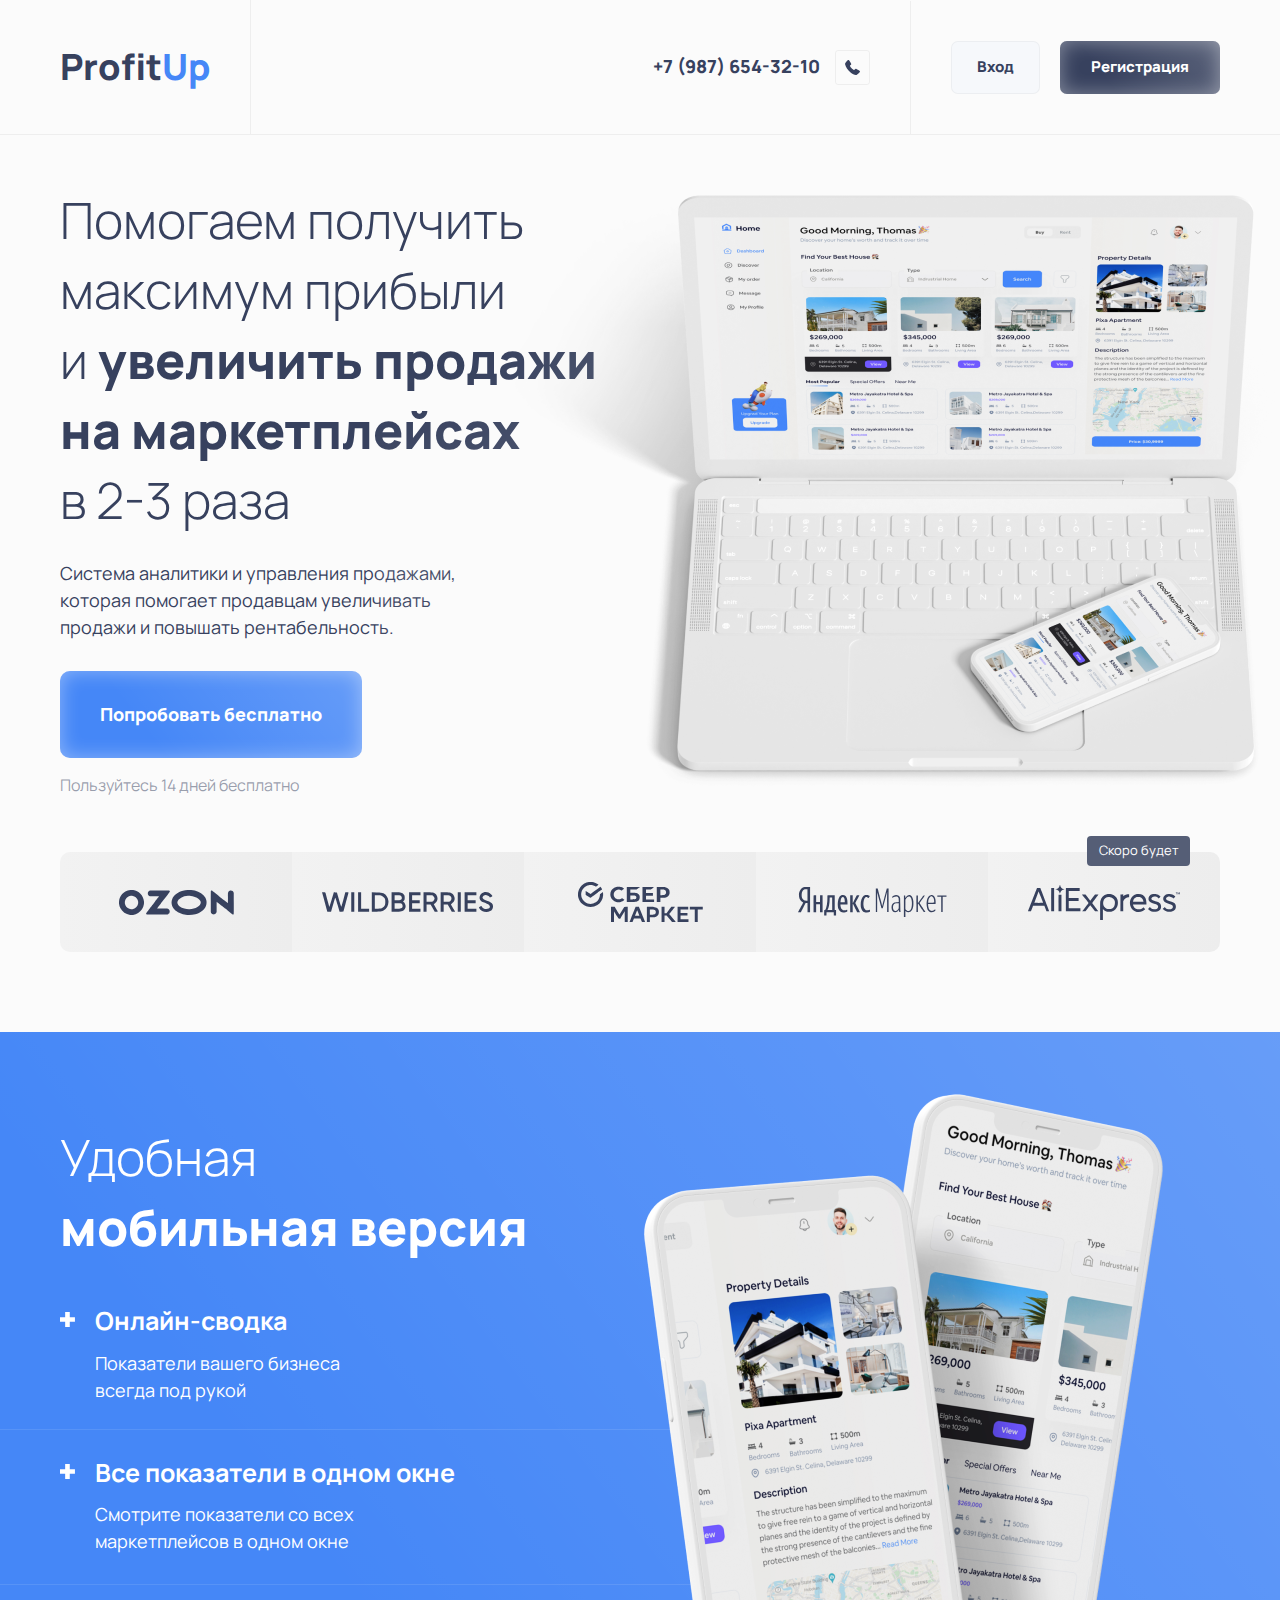
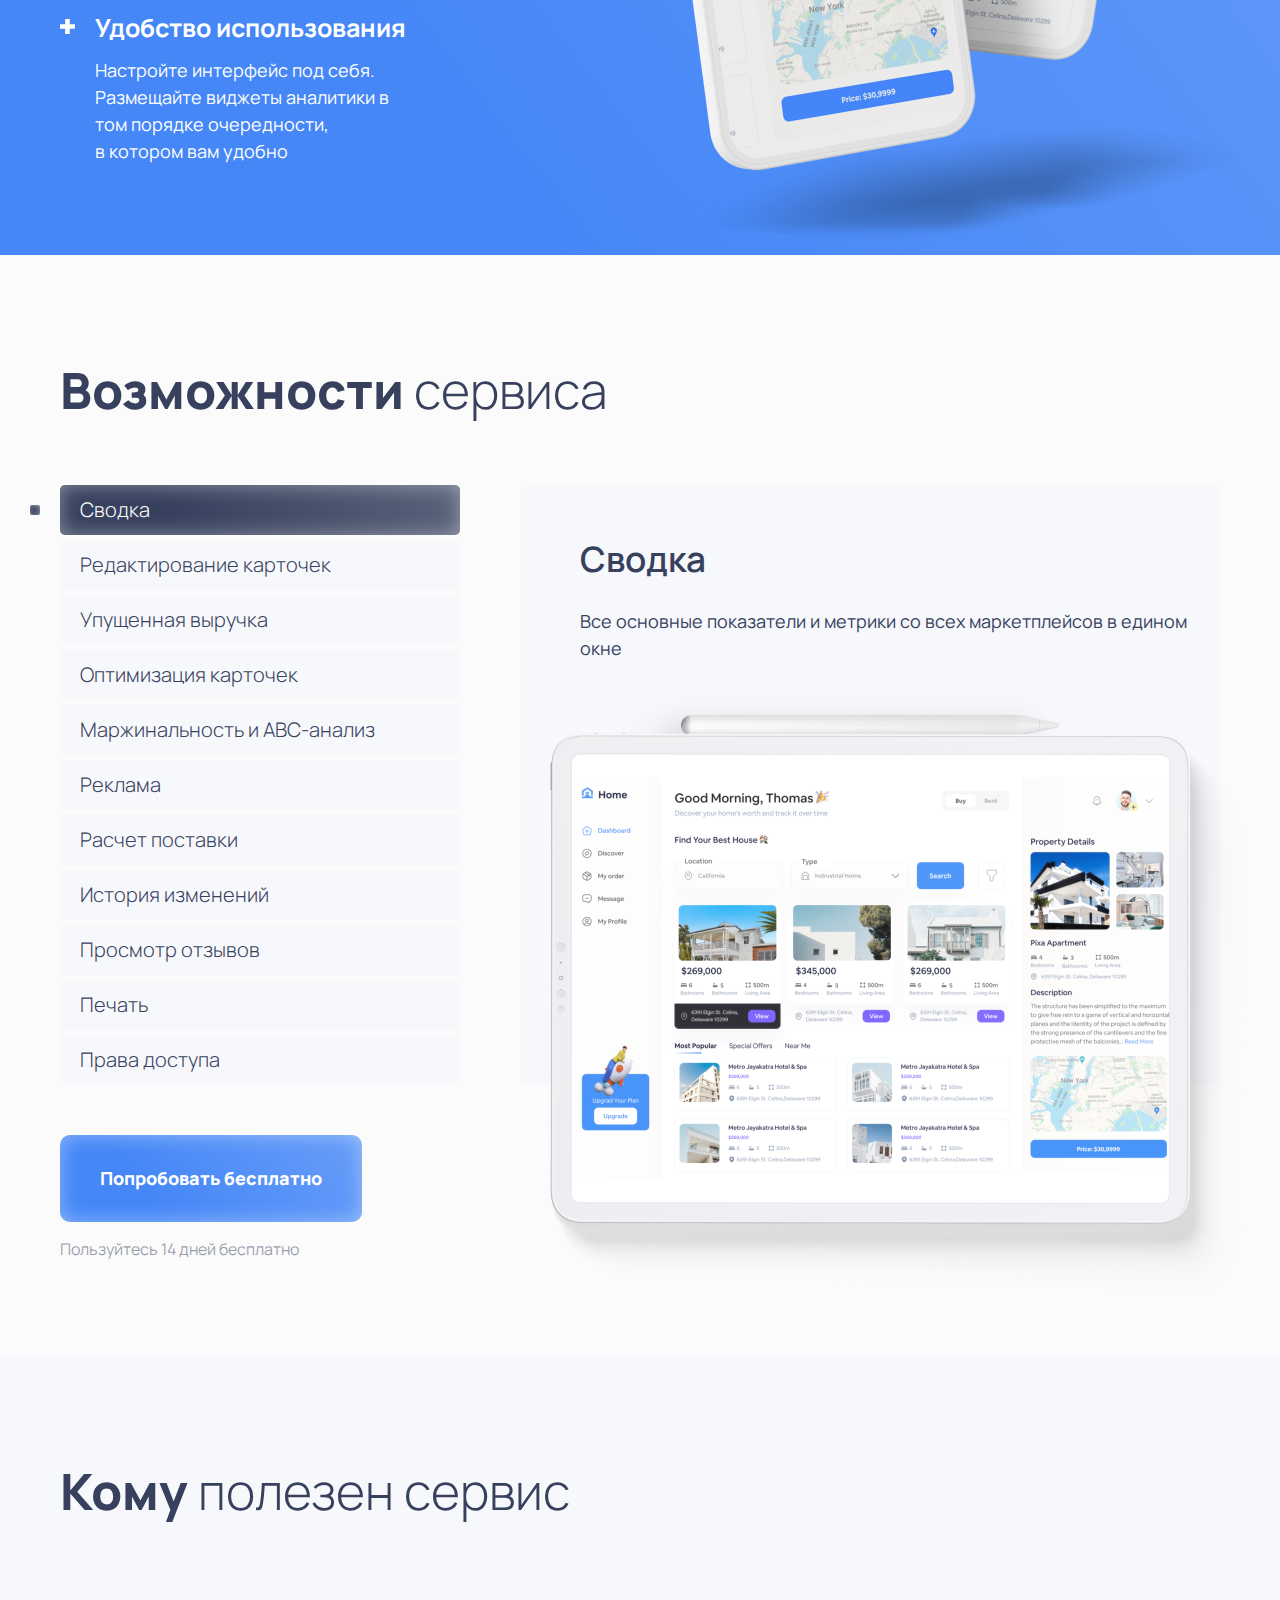
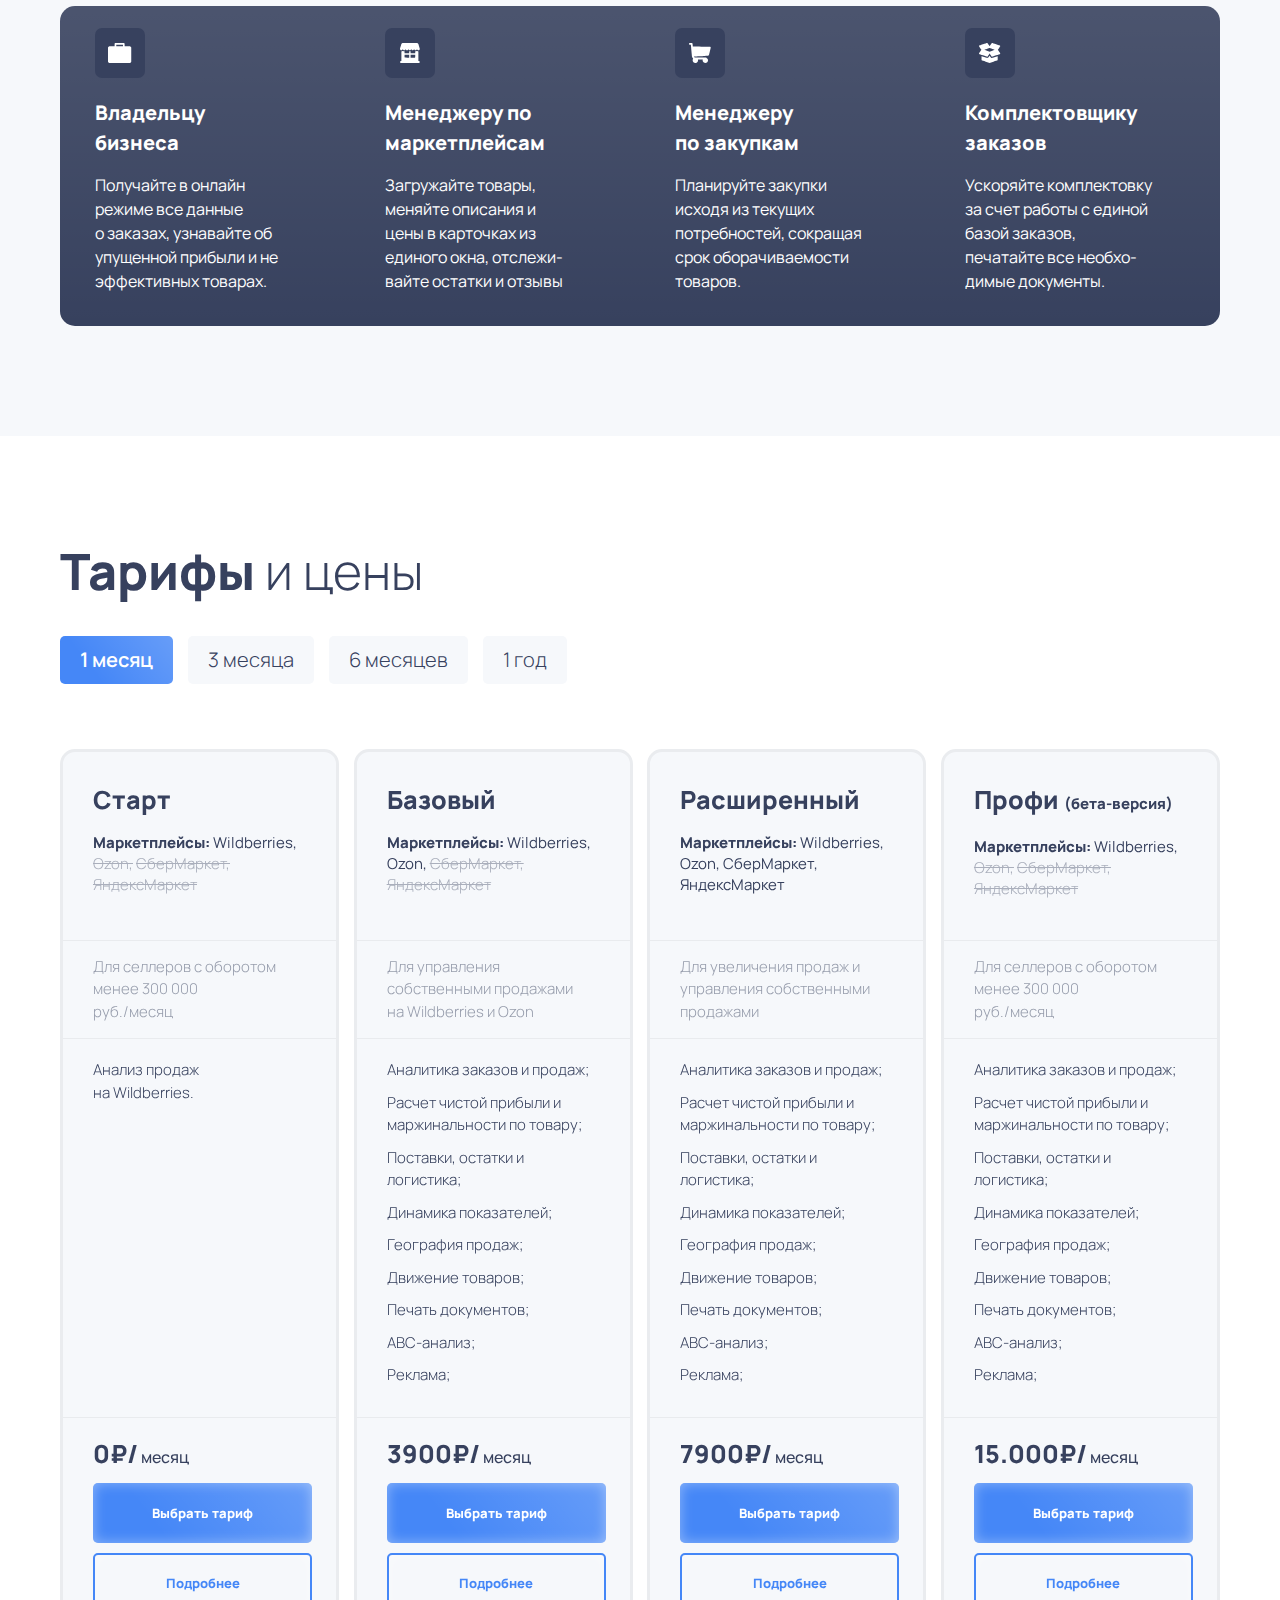
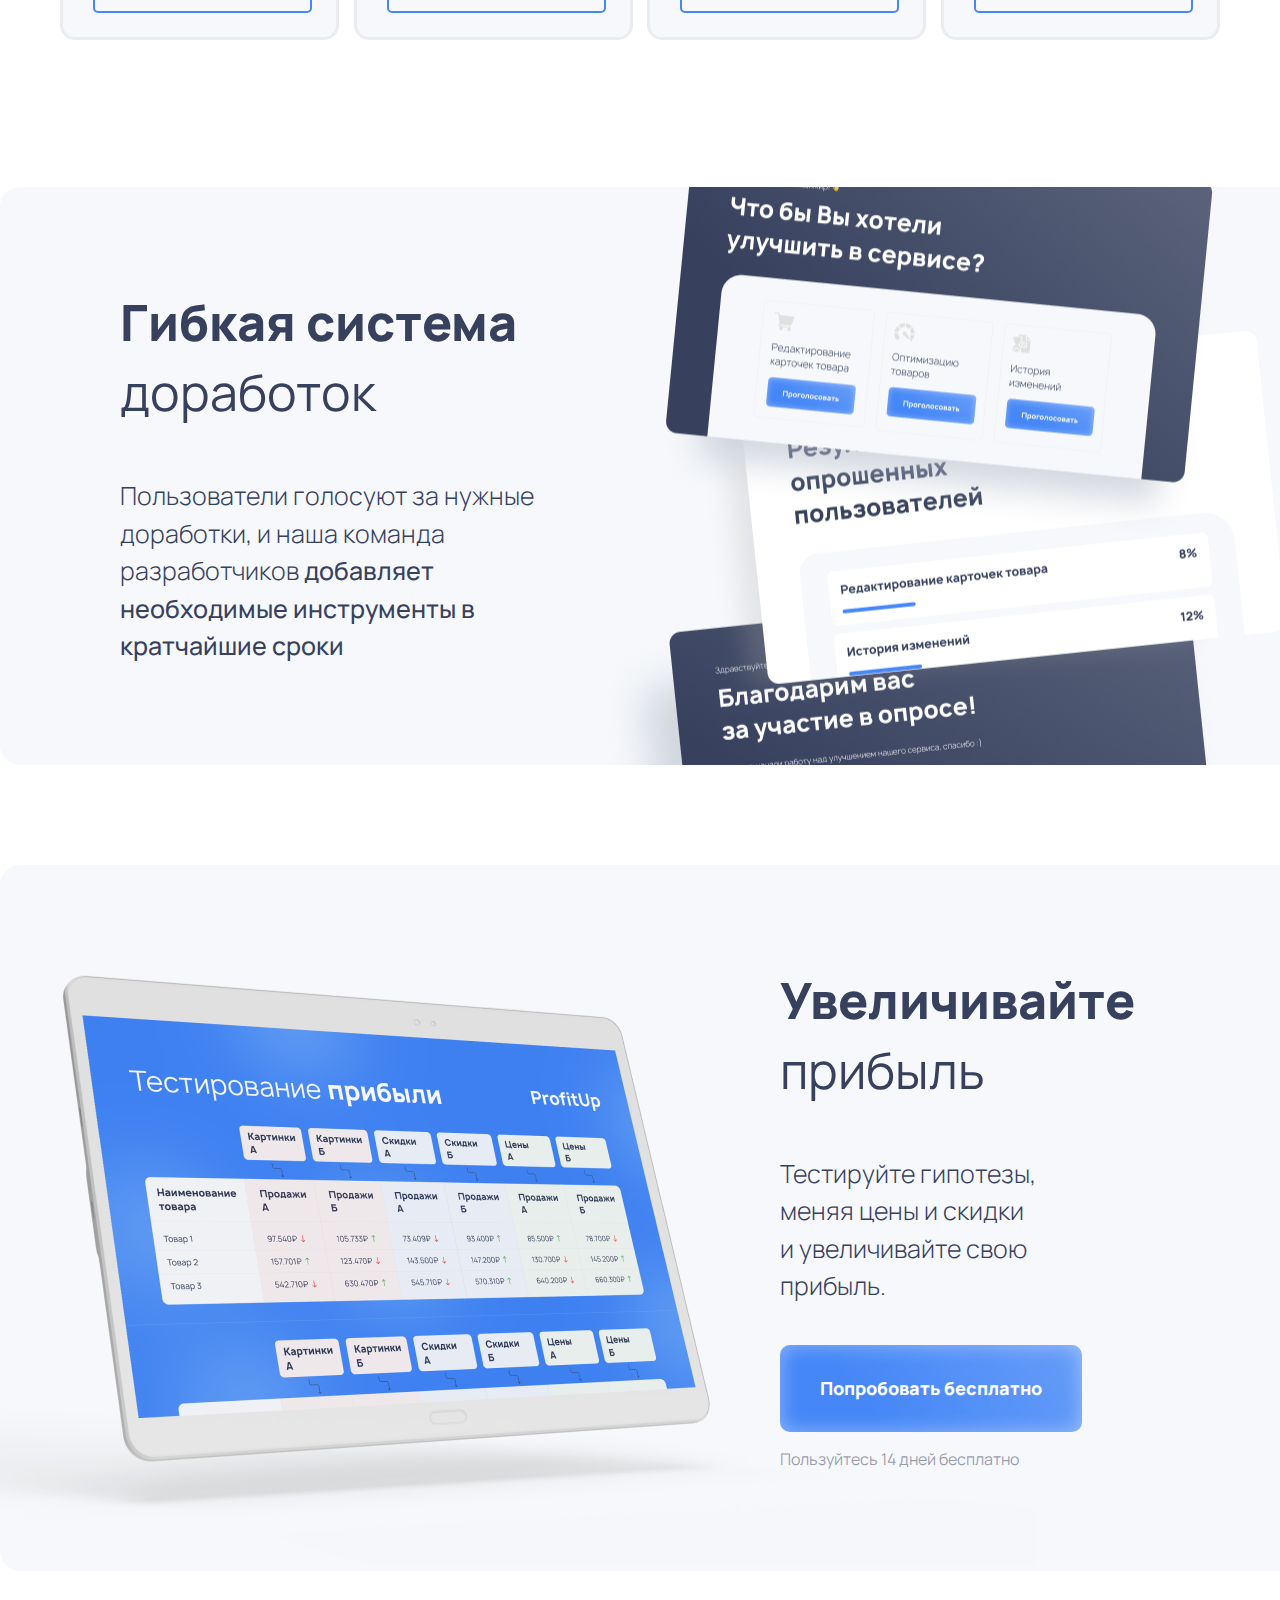
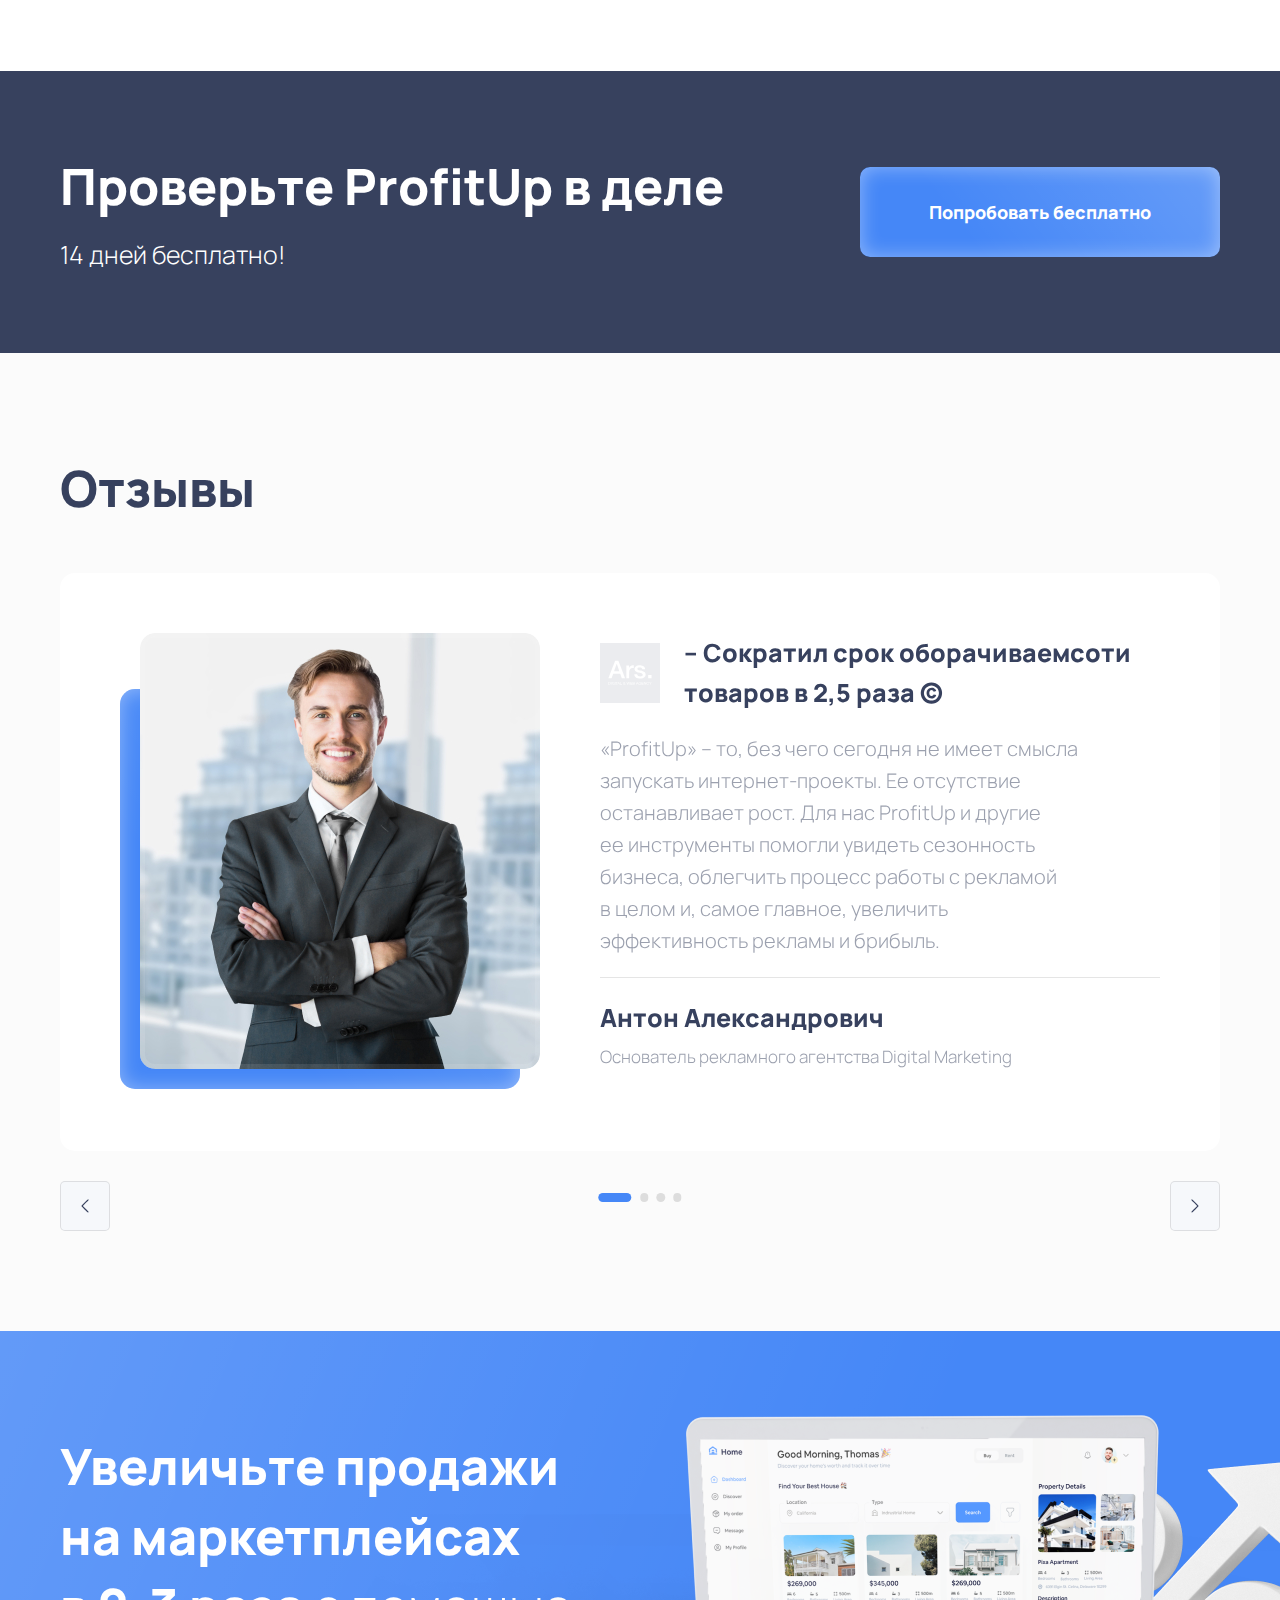
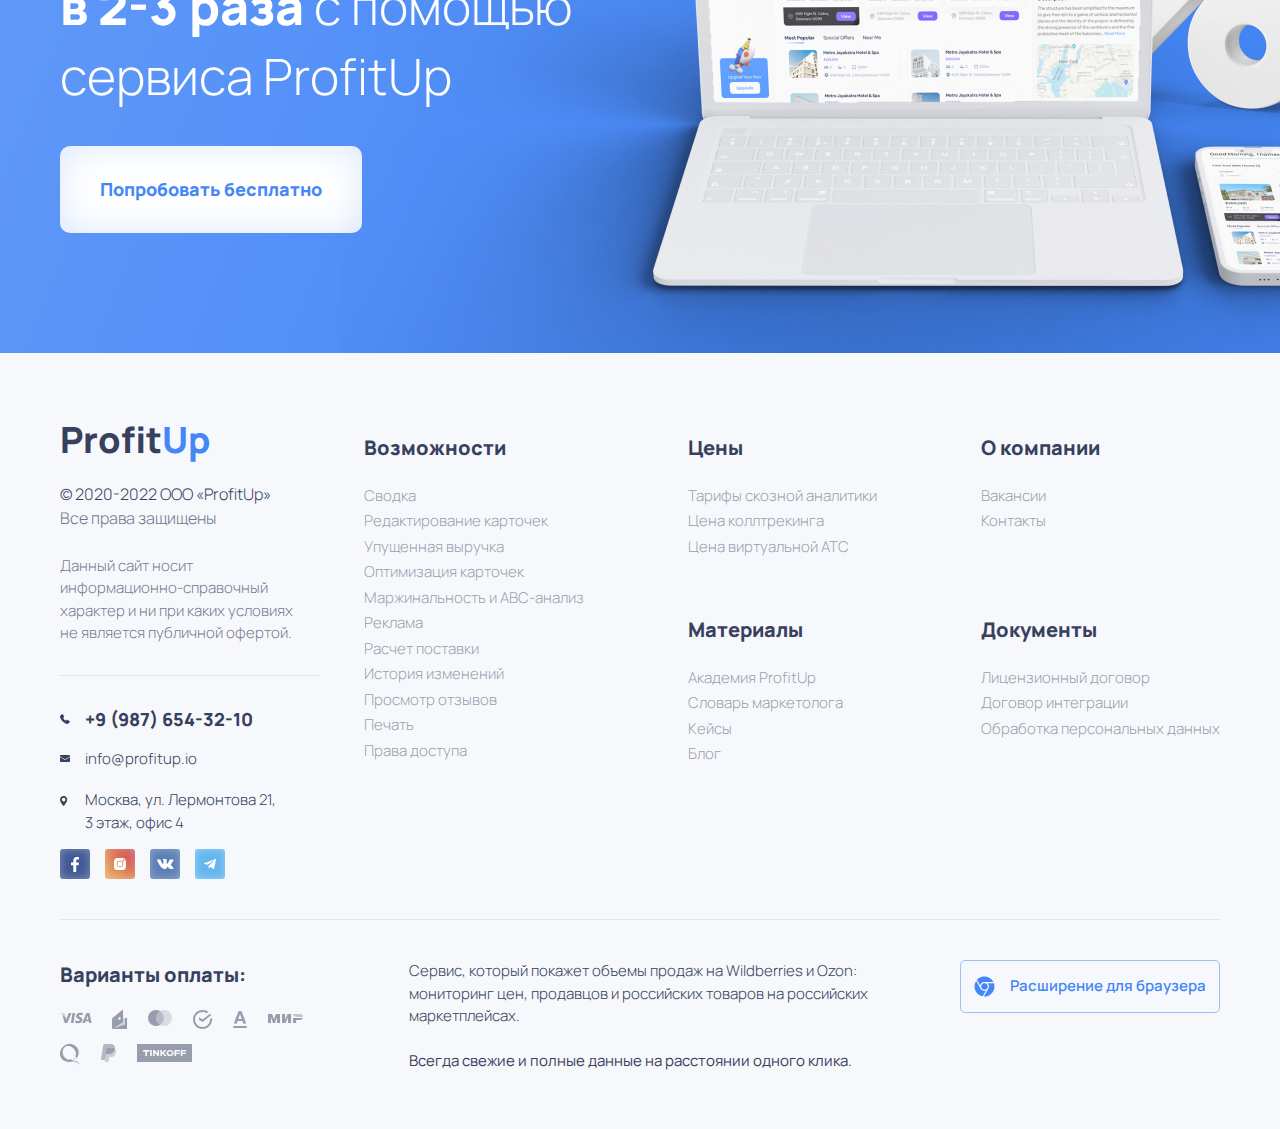
==== commit 8befbecc: "Add files via upload" ====
--- a/index.html
+++ b/index.html
@@ -87,10 +87,10 @@
 					<img src="img/burger.svg" alt="">
 				</div>
 				<div class="nav-btns flex-a">
-					<a href="#" class="nav-btn btn-entry">
+					<a href="#" class="nav-btn btn-entry btn-hover">
 						<span>Вход</span>
 					</a>
-					<a href="#" class="nav-btn btn-registration">
+					<a href="#" class="nav-btn btn-registration btn-hover">
 						<span>Регистрация</span>
 					</a>
 				</div>
@@ -1484,7 +1484,7 @@
 				прибыль. 
 			</p>
 			<a href="#" class="advantage-block__btn btn">
-				Попробовать бесплатно
+				<span>Попробовать бесплатно</span>
 			</a>
 			<span class="header-btn__text">
 				Пользуйтесь 14 дней бесплатно
--- a/css/main.css
+++ b/css/main.css
@@ -872,8 +872,38 @@
       -ms-transform: scale(-1, 1);
           transform: scale(-1, 1); }
 
-.btn:hover {
-  color: #fff; }
+.btn {
+  -webkit-transition: .4s all ease;
+  -o-transition: .4s all ease;
+  transition: .4s all ease;
+  position: relative; }
+  .btn span {
+    position: relative;
+    z-index: 100; }
+  .btn::after {
+    position: absolute;
+    width: 100%;
+    height: 100%;
+    content: '';
+    display: block;
+    top: 0;
+    left: 0;
+    right: 0;
+    bottom: 0;
+    background: -webkit-linear-gradient(340.58deg, rgba(255, 255, 255, 0.2) -1.42%, rgba(255, 255, 255, 0) 63.04%), #4587F7;
+    background: -o-linear-gradient(340.58deg, rgba(255, 255, 255, 0.2) -1.42%, rgba(255, 255, 255, 0) 63.04%), #4587F7;
+    background: linear-gradient(109.42deg, rgba(255, 255, 255, 0.2) -1.42%, rgba(255, 255, 255, 0) 63.04%), #4587F7;
+    -webkit-box-shadow: inset 0px 0px 20px #5893F8;
+            box-shadow: inset 0px 0px 20px #5893F8;
+    border-radius: 10px;
+    -webkit-transition: .4s all ease;
+    -o-transition: .4s all ease;
+    transition: .4s all ease;
+    opacity: 0; }
+  .btn:hover {
+    color: #fff; }
+    .btn:hover::after {
+      opacity: 1; }
 
 .footer {
   padding-top: 80px;
@@ -1493,6 +1523,123 @@
   -webkit-box-align: start;
       -ms-flex-align: start;
           align-items: flex-start; }
+
+.nav-phone .nav-phone__number {
+  -webkit-transition: .4s all ease;
+  -o-transition: .4s all ease;
+  transition: .4s all ease; }
+
+.nav-phone .nav-phone__icon {
+  -webkit-transition: .4s all ease;
+  -o-transition: .4s all ease;
+  transition: .4s all ease; }
+  .nav-phone .nav-phone__icon path {
+    -webkit-transition: .4s all ease;
+    -o-transition: .4s all ease;
+    transition: .4s all ease; }
+
+.nav-phone:hover .nav-phone__number {
+  color: #4587F7; }
+
+.nav-phone:hover .nav-phone__icon {
+  background: #4587F7;
+  border-color: #4587F7; }
+  .nav-phone:hover .nav-phone__icon path {
+    fill: #fff; }
+
+.btn-hover {
+  -webkit-transition: .4s all ease;
+  -o-transition: .4s all ease;
+  transition: .4s all ease;
+  position: relative; }
+  .btn-hover span {
+    position: relative;
+    z-index: 100; }
+  .btn-hover::after {
+    position: absolute;
+    width: 100%;
+    height: 100%;
+    content: '';
+    display: block;
+    top: 0;
+    left: 0;
+    right: 0;
+    bottom: 0;
+    background: -webkit-linear-gradient(340.58deg, rgba(255, 255, 255, 0.2) -1.42%, rgba(255, 255, 255, 0) 63.04%), #4587F7;
+    background: -o-linear-gradient(340.58deg, rgba(255, 255, 255, 0.2) -1.42%, rgba(255, 255, 255, 0) 63.04%), #4587F7;
+    background: linear-gradient(109.42deg, rgba(255, 255, 255, 0.2) -1.42%, rgba(255, 255, 255, 0) 63.04%), #4587F7;
+    -webkit-box-shadow: inset 0px 0px 20px #5893F8;
+            box-shadow: inset 0px 0px 20px #5893F8;
+    border-radius: 7px;
+    -webkit-transition: .4s all ease;
+    -o-transition: .4s all ease;
+    transition: .4s all ease;
+    opacity: 0; }
+  .btn-hover:hover {
+    color: #fff; }
+    .btn-hover:hover::after {
+      opacity: 1; }
+
+.tariff-price-btn {
+  padding: 0;
+  width: 219px;
+  height: 60px;
+  -webkit-box-align: center;
+      -ms-flex-align: center;
+          align-items: center;
+  -webkit-box-pack: center;
+      -ms-flex-pack: center;
+          justify-content: center; }
+
+.tariff-price__btn {
+  -webkit-transition: .4s all ease;
+  -o-transition: .4s all ease;
+  transition: .4s all ease;
+  overflow: hidden;
+  border-radius: 5px;
+  padding: 0;
+  width: 219px;
+  height: 60px;
+  display: -webkit-box;
+  display: -ms-flexbox;
+  display: flex;
+  -webkit-box-align: center;
+      -ms-flex-align: center;
+          align-items: center;
+  -webkit-box-pack: center;
+      -ms-flex-pack: center;
+          justify-content: center;
+  line-height: normal;
+  -webkit-box-sizing: border-box;
+          box-sizing: border-box; }
+  .tariff-price__btn::after {
+    border-radius: 5px;
+    top: 50%;
+    left: 50%;
+    right: auto;
+    bottom: auto;
+    -webkit-transform: translate(-50%, -50%);
+        -ms-transform: translate(-50%, -50%);
+            transform: translate(-50%, -50%);
+    width: 218.23px;
+    height: 63.5px;
+    display: none; }
+  .tariff-price__btn:hover {
+    border-color: transparent;
+    color: #fff;
+    background: -webkit-linear-gradient(340.58deg, rgba(255, 255, 255, 0.2) -1.42%, rgba(255, 255, 255, 0) 63.04%), #4587F7;
+    background: -o-linear-gradient(340.58deg, rgba(255, 255, 255, 0.2) -1.42%, rgba(255, 255, 255, 0) 63.04%), #4587F7;
+    background: linear-gradient(109.42deg, rgba(255, 255, 255, 0.2) -1.42%, rgba(255, 255, 255, 0) 63.04%), #4587F7;
+    -webkit-box-shadow: inset 0px 0px 20px #5893F8;
+            box-shadow: inset 0px 0px 20px #5893F8; }
+
+.tariff-block {
+  -webkit-transition: .4s all ease;
+  -o-transition: .4s all ease;
+  transition: .4s all ease;
+  border-width: 3px; }
+  .tariff-block:hover {
+    border: 3px solid #5F98F8; }
 
 @media (min-width: 475px) {
   .mob-true {
@@ -2409,7 +2556,10 @@
     border-radius: 5px;
     -webkit-box-sizing: border-box;
             box-sizing: border-box;
-    border-color: #fff; } }
+    border-color: #fff; }
+  .header-markets {
+    overflow: hidden;
+    border-radius: 6px; } }
 
 html, body {
   font-size: 16px;
@@ -2442,4 +2592,4 @@
   margin: 0;
   outline: none !important; }
 
-/*# sourceMappingURL=[data-uri] */
+/*# sourceMappingURL=[data-uri] */
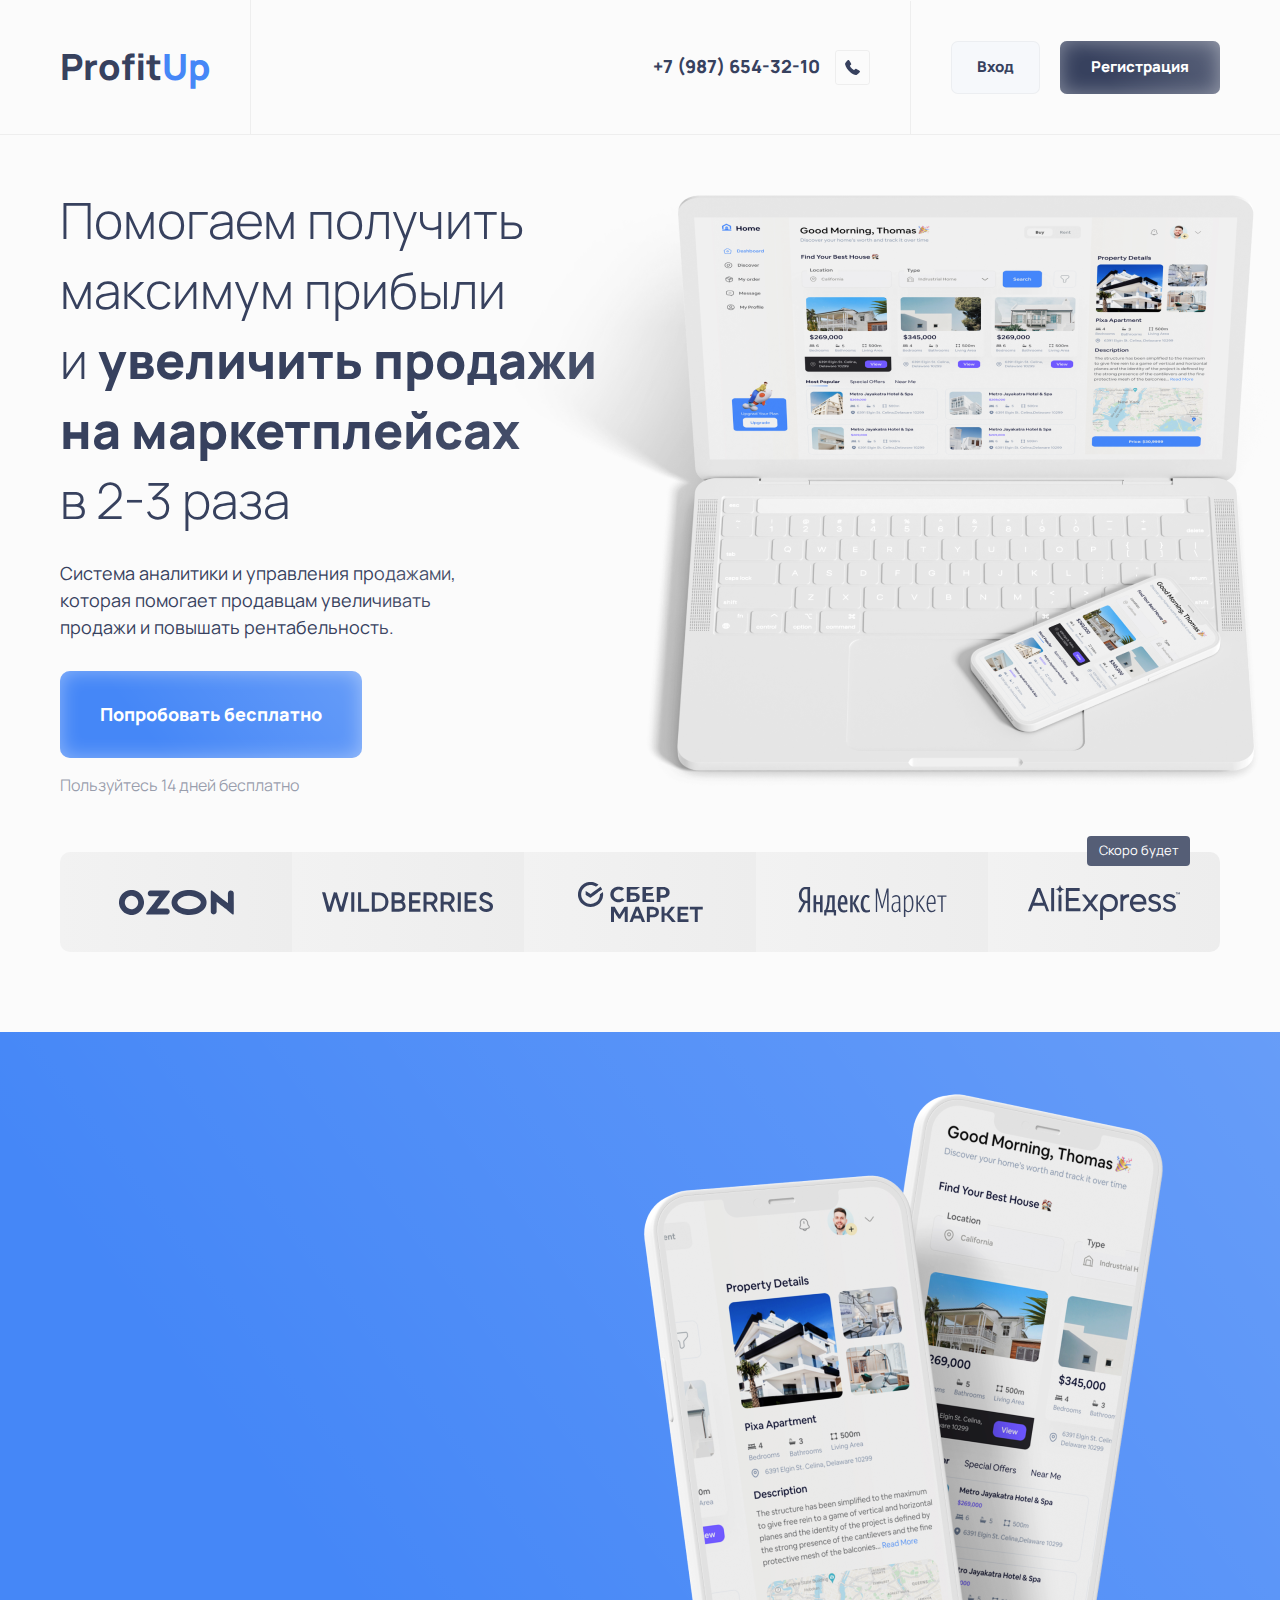
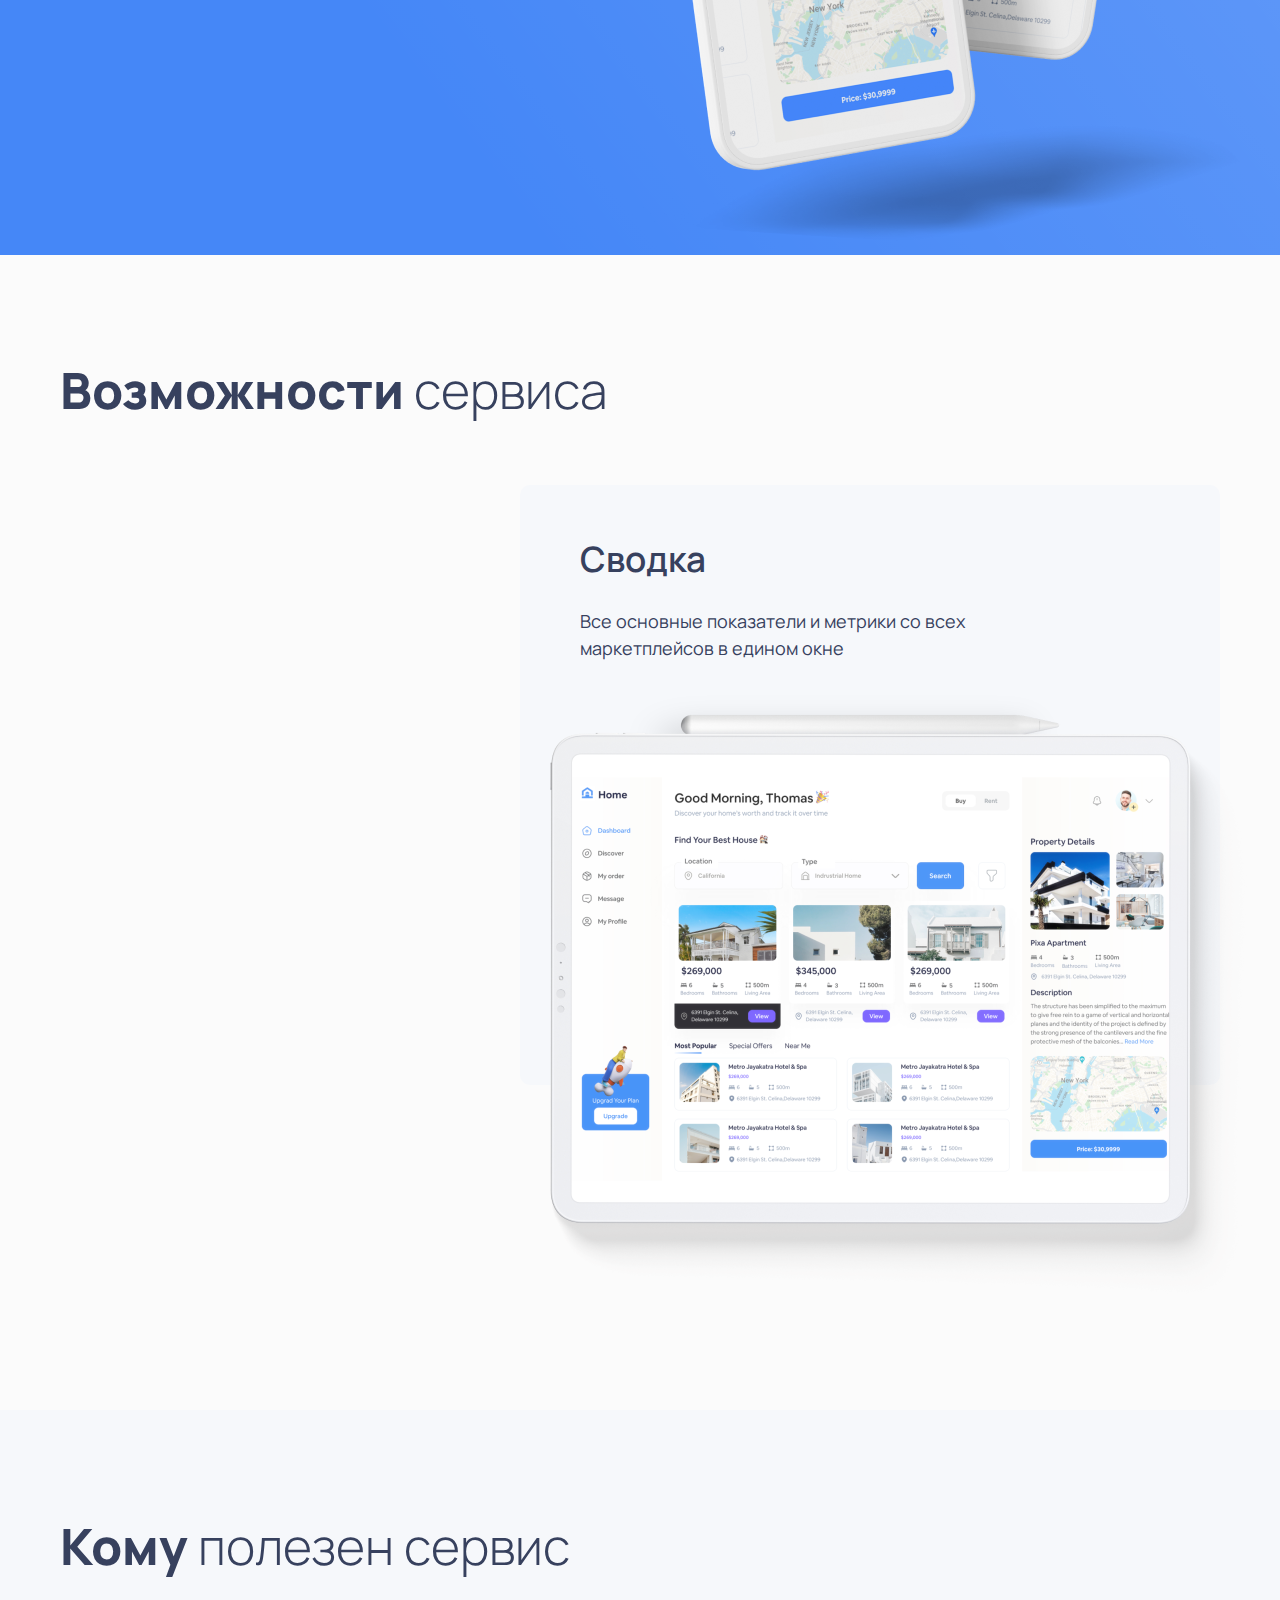
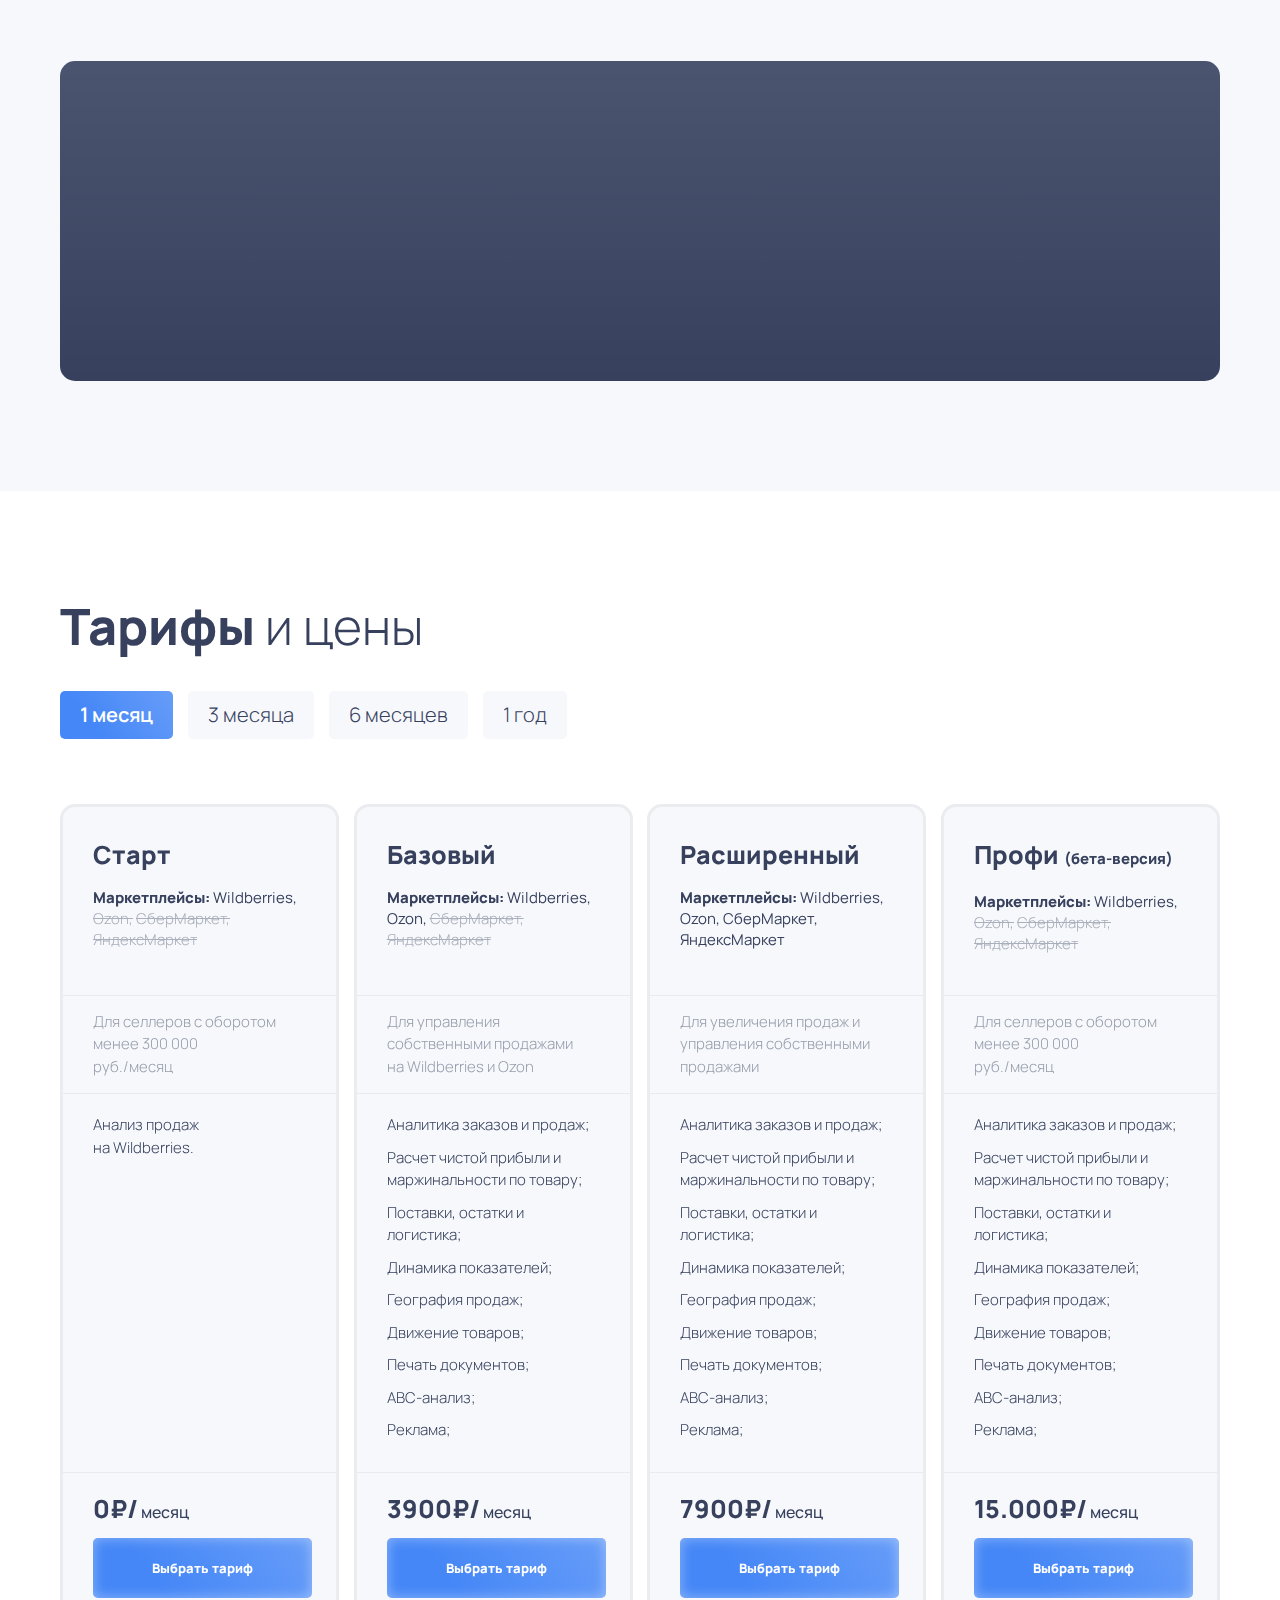
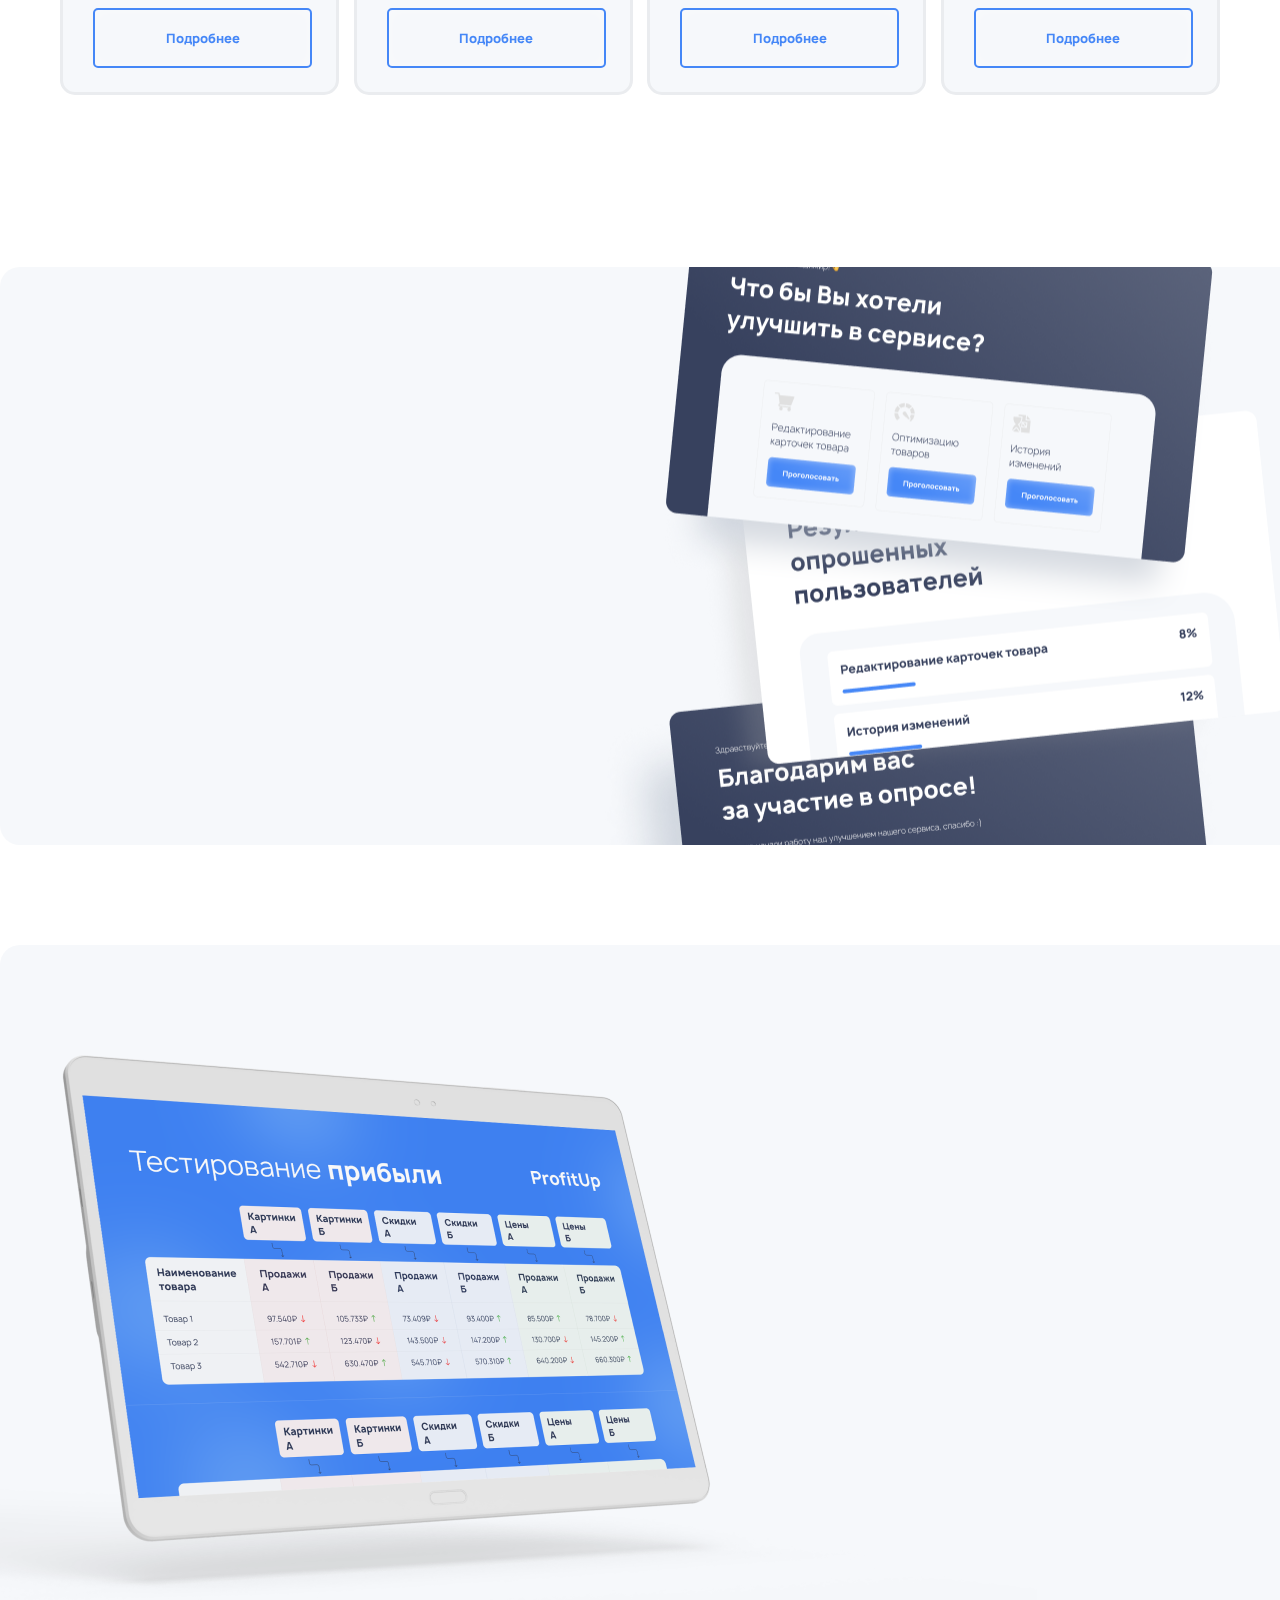
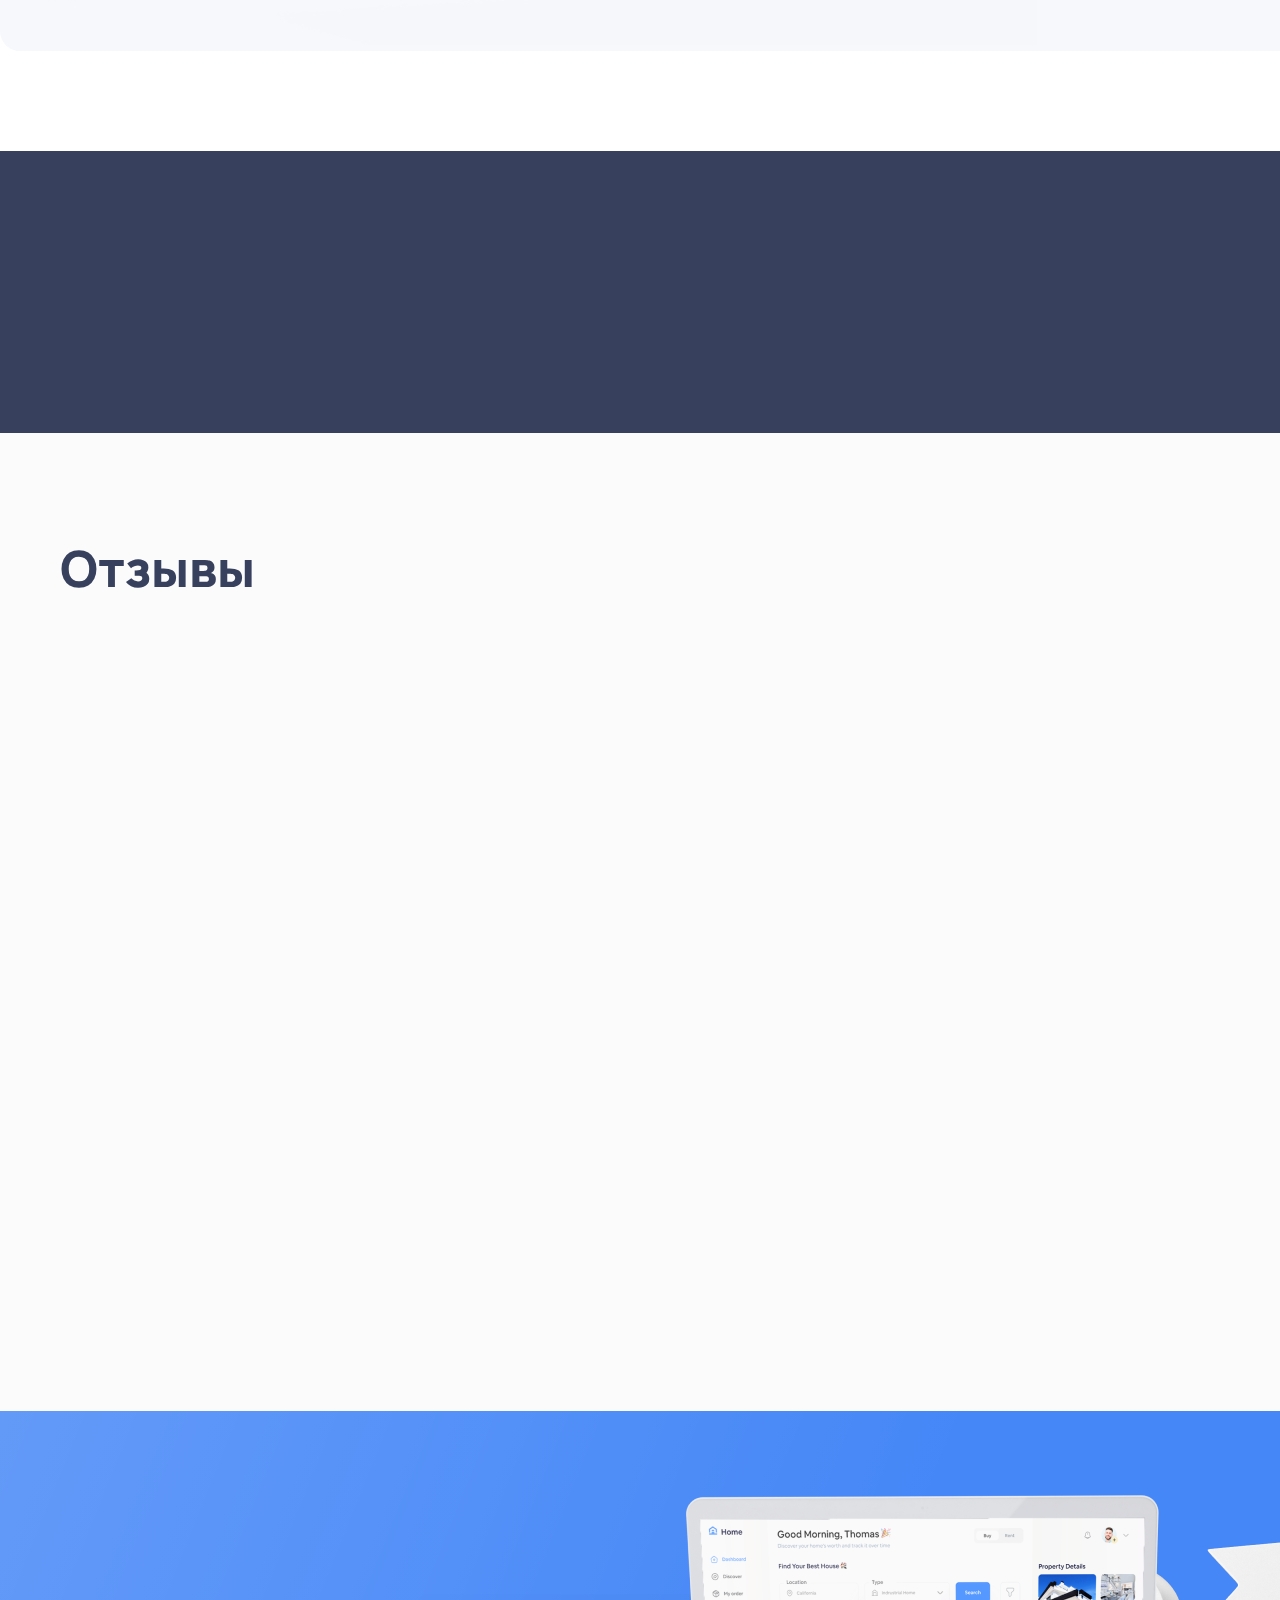
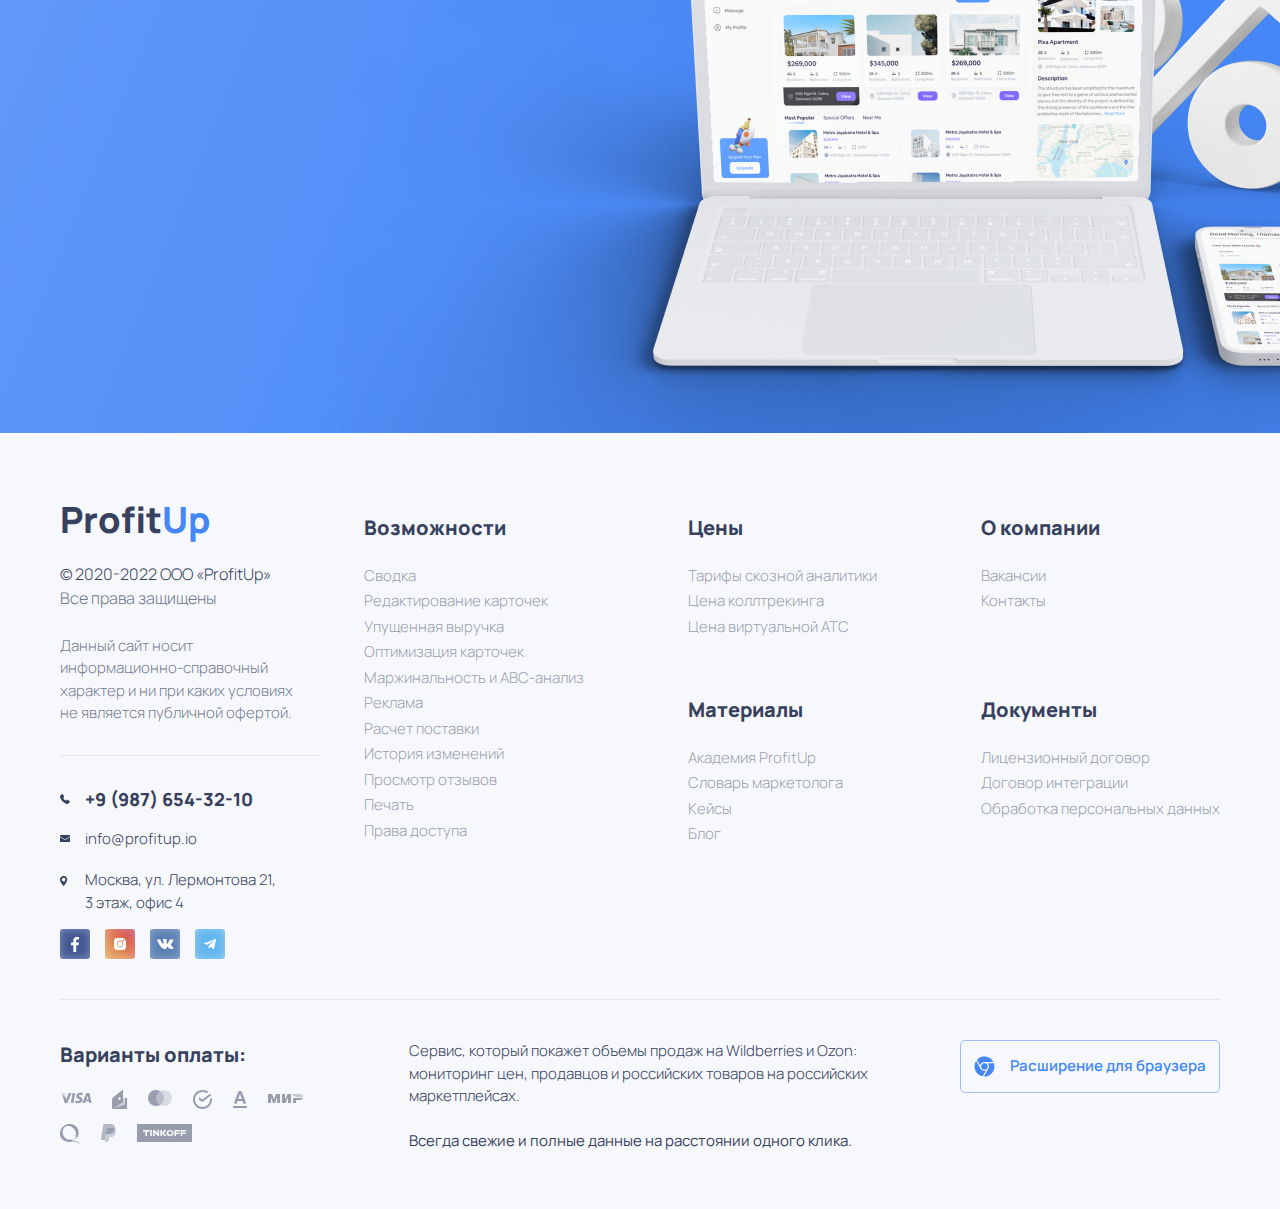
==== commit 3e261350: "Add files via upload" ====
--- a/index.html
+++ b/index.html
@@ -9,6 +9,7 @@
 	<link rel="shortcut icon" type="image/x-icon" href="Favicon.ico">
 	<!-- libs css-->
 	<link rel="stylesheet" href="css/libs.min.css">
+	<link href="https://unpkg.com/aos@2.3.1/dist/aos.css" rel="stylesheet">
 	<!-- main css -->
 	<link rel="stylesheet" href="css/main.css">
 </head>
@@ -158,12 +159,12 @@
 </div>
 <section class="convenience">
 	<div class="container">
-		<h2 class="convenience__title">
+		<h2 class="convenience__title" data-aos="fade-right" data-aos-duration="1000">
 			Удобная
 			<strong>мобильная версия</strong>
 		</h2>
 		<div class="convenience-list">
-			<div class="convenience-list__item">
+			<div class="convenience-list__item" data-aos="fade-right" data-aos-duration="1000">
 				<div class="convenience-item-icon">
 					<img src="img/plus.svg" alt="">
 				</div>
@@ -177,7 +178,7 @@
 					</p>
 				</div>
 			</div>
-			<div class="convenience-list__item convenience-list__item--center">
+			<div class="convenience-list__item convenience-list__item--center" data-aos="fade-right" data-aos-duration="1000">
 				<div class="convenience-item-icon">
 					<img src="img/plus.svg" alt="">
 				</div>
@@ -191,7 +192,7 @@
 					</p>
 				</div>
 			</div>
-			<div class="convenience-list__item">
+			<div class="convenience-list__item" data-aos="fade-right" data-aos-duration="1000">
 				<div class="convenience-item-icon">
 					<img src="img/plus.svg" alt="">
 				</div>
@@ -221,44 +222,47 @@
 			<div class="opportunities-row flex">
 				<div class="opportunities-nav">
 					<div class="opportunities-list">
-						<div class="opportunities-list__item opportunities-active">
+						<div class="opportunities-list__item opportunities-active" data-aos="fade-right" data-aos-duration="1000">
 							Сводка
 						</div>
-						<div class="opportunities-list__item">
+						<div class="opportunities-list__item" data-aos="fade-right" data-aos-duration="1000">
 							Редактирование карточек
 						</div>
-						<div class="opportunities-list__item">
+						<div class="opportunities-list__item" data-aos="fade-right" data-aos-duration="1000">
 							Упущенная  выручка
 						</div>
-						<div class="opportunities-list__item">
+						<div class="opportunities-list__item" data-aos="fade-right" data-aos-duration="1000">
 							Оптимизация карточек
 						</div>
-						<div class="opportunities-list__item ">
+						<div class="opportunities-list__item " data-aos="fade-right" data-aos-duration="1000">
 							Маржинальность и ABC-анализ
 						</div>
-						<div class="opportunities-list__item">
+						<div class="opportunities-list__item" data-aos="fade-right" data-aos-duration="1000">
 							Реклама
 						</div>
-						<div class="opportunities-list__item">
+						<div class="opportunities-list__item" data-aos="fade-right" data-aos-duration="1000">
 							Расчет поставки
 						</div>
-						<div class="opportunities-list__item">
+						<div class="opportunities-list__item" data-aos="fade-right" data-aos-duration="1000">
 							История изменений
 						</div>
-						<div class="opportunities-list__item">
+						<div class="opportunities-list__item" data-aos="fade-right" data-aos-duration="1000">
 							Просмотр отзывов
 						</div>
-						<div class="opportunities-list__item">
+						<div class="opportunities-list__item" data-aos="fade-right" data-aos-duration="1000">
 							Печать
 						</div>
-						<div class="opportunities-list__item">
+						<div class="opportunities-list__item" data-aos="fade-right" data-aos-duration="1000">
 							Права доступа
 						</div>
-					</div>
-					<a href="#" class="header-btn btn">
+						<div class="opportunities-list__item" data-aos="fade-right" data-aos-duration="1000">
+							География заказов
+						</div>
+					</div>
+					<a href="#" class="header-btn btn" data-aos="fade-up" data-aos-duration="1000">
 						<span>Попробовать бесплатно</span>
 					</a>
-					<span class="header-btn__text">
+					<span class="header-btn__text" data-aos="fade-up" data-aos-duration="1000">
 						Пользуйтесь 14 дней бесплатно
 					</span>
 				</div>
@@ -270,7 +274,7 @@
 							</h3>
 							<p class="opportunities-slide__subtext">
 								Все основные показатели <br class="mob-true">
-								и метрики со всех маркетплейсов <br class="mob-true">
+								и метрики со всех <br class="pc-true"> маркетплейсов <br class="mob-true">
 								в едином окне
 							</p>
 							<img src="img/opportunities-img-mobile.png" alt="" class="opportunities-img mob-true">
@@ -374,9 +378,8 @@
 							</h3>
 							<p class="opportunities-slide__subtext">
 								Автоматический мониторинг
-								и подбор наилучшей ставки
-								и поискового запроса -
+								и подбор <br class="pc-true"> наилучшей  ставки 
+								и поискового запроса
 							</p>
 							<img src="img/opportunities-img-mobile.png" alt="" class="opportunities-img mob-true">
 							<div class="opportunities-slide-mobile mob-true">
@@ -396,8 +399,8 @@
 								Расчет поставки
 							</h3>
 							<p class="opportunities-slide__subtext">
-								Фиксируйте изменения, чтобы понимать как они отразились
-								на продажах
+								Автоматический прогноз отгрузок не перегрузит склад маркетплейсов <br class="pc-true">и не заморозит ваши средства,
+								а также рассчитает поставку так, чтобы товара хватило на весь срок продаж
 							</p>
 							<img src="img/opportunities-img-mobile.png" alt="" class="opportunities-img mob-true">
 							<div class="opportunities-slide-mobile mob-true">
@@ -417,7 +420,8 @@
 								История изменений
 							</h3>
 							<p class="opportunities-slide__subtext">
-								Показываем нелеквидные и самые маржинальные товары
+								Фиксируйте изменения, чтобы понимать <br class="pc-true">
+								как они отразились на продажах
 							</p>
 							<img src="img/opportunities-img-mobile.png" alt="" class="opportunities-img mob-true">
 							<div class="opportunities-slide-mobile mob-true">
@@ -437,7 +441,8 @@
 								Просмотр отзывов
 							</h3>
 							<p class="opportunities-slide__subtext">
-								Показываем нелеквидные и самые маржинальные товары
+								Работа с отзывами со всех площадок , фильтрация <br class="pc-true">отзывов
+								по товарам и другим параметрам
 							</p>
 							<img src="img/opportunities-img-mobile.png" alt="" class="opportunities-img mob-true">
 							<div class="opportunities-slide-mobile mob-true">
@@ -457,7 +462,8 @@
 								Печать
 							</h3>
 							<p class="opportunities-slide__subtext">
-								Показываем нелеквидные и самые маржинальные товары
+								Создание пакета документов для  поставок 
+								и отгрузки заказов. <br class="pc-true"/> Печать этикеток по готовым шаблонам.
 							</p>
 							<img src="img/opportunities-img-mobile.png" alt="" class="opportunities-img mob-true">
 							<div class="opportunities-slide-mobile mob-true">
@@ -477,7 +483,8 @@
 								Права доступа
 							</h3>
 							<p class="opportunities-slide__subtext">
-								Показываем нелеквидные и самые маржинальные товары
+								Разграничьте права доступа
+								к вашему магазину.
 							</p>
 							<img src="img/opportunities-img-mobile.png" alt="" class="opportunities-img mob-true">
 							<div class="opportunities-slide-mobile mob-true">
@@ -491,6 +498,26 @@
 							<img src="img/opportunities-img.png" alt="" class="opportunities-img pc-true">
 						</div>
 					</div>
+					<div class="opportunities-slide">
+						<div class="opportunities-slide-inner">
+							<h3 class="opportunities-slide__title">
+								География заказов
+							</h3>
+							<p class="opportunities-slide__subtext">
+								Деление заказов на регионы
+							</p>
+							<img src="img/opportunities-img-mobile.png" alt="" class="opportunities-img mob-true">
+							<div class="opportunities-slide-mobile mob-true">
+								<a href="#" class="header-btn btn">
+									<span>Попробовать бесплатно</span>
+								</a>
+								<span class="header-btn__text">
+									Пользуйтесь 14 дней бесплатно
+								</span>
+							</div>
+							<img src="img/opportunities-img.png" alt="" class="opportunities-img pc-true">
+						</div>
+					</div>
 				</div>
 			</div>
 			<div class="opportunities-arrows mob-true">
@@ -514,7 +541,7 @@
 			<strong>Кому</strong> полезен сервис
 		</h2>
 		<div class="utility-row flex">
-			<div class="utility-block">
+			<div class="utility-block" data-aos="fade-up" data-aos-duration="1000">
 				<div class="utility-block-img center">
 					<img src="img/utility-1.svg" alt="">
 				</div>
@@ -527,7 +554,7 @@
 					о заказах, узнавайте об упущенной прибыли и не эффективных товарах.
 				</p>
 			</div>
-			<div class="utility-block">
+			<div class="utility-block" data-aos="fade-up" data-aos-duration="1250">
 				<div class="utility-block-img center">
 					<img src="img/utility-2.svg" alt="">
 				</div>
@@ -539,7 +566,7 @@
 					Загружайте товары, меняйте описания и <br>цены в карточках из единого окна, отслежи-вайте остатки и отзывы
 				</p>
 			</div>
-			<div class="utility-block">
+			<div class="utility-block" data-aos="fade-up" data-aos-duration="1500">
 				<div class="utility-block-img center">
 					<img src="img/utility-3.svg" alt="">
 				</div>
@@ -551,7 +578,7 @@
 					Планируйте закупки исходя<br class="mob-true"> из текущих потребностей,<br class="mob-true"> сокращая срок оборачи<span class="mob-true">-</span>ваемости товаров.
 				</p>
 			</div>
-			<div class="utility-block">
+			<div class="utility-block" data-aos="fade-up" data-aos-duration="1750">
 				<div class="utility-block-img center">
 					<img src="img/utility-4.svg" alt="">
 				</div>
@@ -615,6 +642,35 @@
 							на Wildberries.
 						</li>
 					</ul>
+					<ul class="tariff-lists tariff-lists-hidden">
+						<li class="tariff-list__item">
+							Редактирование карточек
+							на маркетплейсах из одного окна;
+						</li>
+						<li class="tariff-list__item">
+							Расчет упущенной прибыли;
+						</li>
+						<li class="tariff-list__item">
+							Раздельные доступы;
+						</li>
+						<li class="tariff-list__item">
+							Работа с отзывами;
+						</li>
+						<li class="tariff-list__item">
+							Seo-оптимизация карточек;
+						</li>
+						<li class="tariff-list__item">
+							Закрытый чат;
+						</li>
+						<li class="tariff-list__item">
+							Премиальный приоритет <br>
+							в написании <br> дополнительного функционала;
+						</li>
+						<li class="tariff-list__item">
+							Модуль тестирования
+							и увеличения прибыли;
+						</li>
+					</ul>
 					<div class="tariff-price">
 						<span class="tariff-price__counter">
 							<strong>0₽/</strong> месяц
@@ -673,6 +729,35 @@
 							Реклама;
 						</li>
 					</ul>
+					<ul class="tariff-lists tariff-lists-hidden">
+						<li class="tariff-list__item">
+							Редактирование карточек
+							на маркетплейсах из одного окна;
+						</li>
+						<li class="tariff-list__item">
+							Расчет упущенной прибыли;
+						</li>
+						<li class="tariff-list__item">
+							Раздельные доступы;
+						</li>
+						<li class="tariff-list__item">
+							Работа с отзывами;
+						</li>
+						<li class="tariff-list__item">
+							Seo-оптимизация карточек;
+						</li>
+						<li class="tariff-list__item">
+							Закрытый чат;
+						</li>
+						<li class="tariff-list__item">
+							Премиальный приоритет <br>
+							в написании <br> дополнительного функционала;
+						</li>
+						<li class="tariff-list__item">
+							Модуль тестирования
+							и увеличения прибыли;
+						</li>
+					</ul>
 					<div class="tariff-price">
 						<span class="tariff-price__counter">
 							<strong>3900₽/</strong> месяц
@@ -728,6 +813,35 @@
 						</li>
 						<li class="tariff-list__item">
 							Реклама;
+						</li>
+					</ul>
+					<ul class="tariff-lists tariff-lists-hidden">
+						<li class="tariff-list__item">
+							Редактирование карточек
+							на маркетплейсах из одного окна;
+						</li>
+						<li class="tariff-list__item">
+							Расчет упущенной прибыли;
+						</li>
+						<li class="tariff-list__item">
+							Раздельные доступы;
+						</li>
+						<li class="tariff-list__item">
+							Работа с отзывами;
+						</li>
+						<li class="tariff-list__item">
+							Seo-оптимизация карточек;
+						</li>
+						<li class="tariff-list__item">
+							Закрытый чат;
+						</li>
+						<li class="tariff-list__item">
+							Премиальный приоритет <br>
+							в написании <br> дополнительного функционала;
+						</li>
+						<li class="tariff-list__item">
+							Модуль тестирования
+							и увеличения прибыли;
 						</li>
 					</ul>
 					<div class="tariff-price">
@@ -852,10 +966,44 @@
 							на Wildberries.
 						</li>
 					</ul>
+					<ul class="tariff-lists tariff-lists-hidden" style="opacity: 0">
+						<li class="tariff-list__item">
+							Редактирование карточек
+							на маркетплейсах из одного окна;
+						</li>
+						<li class="tariff-list__item">
+							Расчет упущенной прибыли;
+						</li>
+						<li class="tariff-list__item">
+							Раздельные доступы;
+						</li>
+						<li class="tariff-list__item">
+							Работа с отзывами;
+						</li>
+						<li class="tariff-list__item">
+							Seo-оптимизация карточек;
+						</li>
+						<li class="tariff-list__item">
+							Закрытый чат;
+						</li>
+						<li class="tariff-list__item">
+							Премиальный приоритет <br>
+							в написании <br> дополнительного функционала;
+						</li>
+						<li class="tariff-list__item">
+							Модуль тестирования
+							и увеличения прибыли;
+						</li>
+					</ul>
 					<div class="tariff-price">
-						<span class="tariff-price__counter">
-							<strong>0₽/</strong> месяц
-						</span>
+						<div class="tariff-price-wrapper flex">
+							<span class="tariff-price__counter">
+								<strong>0₽</strong>/мес
+							</span>
+						</div>
+						<p class="tariff-price__dicount" style="opacity: 0">
+							Скидка 10% при оплате на 6 месяцев
+						</p>
 						<a href="#" class="tariff-price-btn btn">
 							<span>Выбрать тариф</span>
 						</a>
@@ -910,10 +1058,47 @@
 							Реклама;
 						</li>
 					</ul>
+					<ul class="tariff-lists tariff-lists-hidden">
+						<li class="tariff-list__item tarif_item_noactive">
+							Редактирование карточек
+							на маркетплейсах из одного окна;
+						</li>
+						<li class="tariff-list__item tarif_item_noactive">
+							Расчет упущенной прибыли;
+						</li>
+						<li class="tariff-list__item tarif_item_noactive">
+							Раздельные доступы;
+						</li>
+						<li class="tariff-list__item tarif_item_noactive">
+							Работа с отзывами;
+						</li>
+						<li class="tariff-list__item tarif_item_noactive">
+							Seo-оптимизация карточек;
+						</li>
+						<li class="tariff-list__item tarif_item_noactive">
+							Закрытый чат;
+						</li>
+						<li class="tariff-list__item tarif_item_noactive">
+							Премиальный приоритет <br>
+							в написании <br> дополнительного функционала;
+						</li>
+						<li class="tariff-list__item tarif_item_noactive">
+							Модуль тестирования
+							и увеличения прибыли;
+						</li>
+					</ul>
 					<div class="tariff-price">
-						<span class="tariff-price__counter">
-							<strong>3900₽/</strong> месяц
-						</span>
+						<div class="tariff-price-wrapper flex">
+							<span class="tariff-price__counter">
+								<strong>3510₽</strong>/мес
+							</span>
+							<span class="tariff-price__old">
+								3900₽
+							</span>
+						</div>
+						<p class="tariff-price__dicount">
+							Скидка 10% при оплате на 6 месяцев
+						</p>
 						<a href="#" class="tariff-price-btn btn">
 							<span>Выбрать тариф</span>
 						</a>
@@ -967,10 +1152,47 @@
 							Реклама;
 						</li>
 					</ul>
+					<ul class="tariff-lists tariff-lists-hidden">
+						<li class="tariff-list__item">
+							Редактирование карточек
+							на маркетплейсах из одного окна;
+						</li>
+						<li class="tariff-list__item">
+							Расчет упущенной прибыли;
+						</li>
+						<li class="tariff-list__item tarif_item_noactive">
+							Раздельные доступы;
+						</li>
+						<li class="tariff-list__item tarif_item_noactive">
+							Работа с отзывами;
+						</li>
+						<li class="tariff-list__item tarif_item_noactive">
+							Seo-оптимизация карточек;
+						</li>
+						<li class="tariff-list__item tarif_item_noactive">
+							Закрытый чат;
+						</li>
+						<li class="tariff-list__item tarif_item_noactive">
+							Премиальный приоритет <br>
+							в написании <br> дополнительного функционала;
+						</li>
+						<li class="tariff-list__item tarif_item_noactive">
+							Модуль тестирования
+							и увеличения прибыли;
+						</li>
+					</ul>
 					<div class="tariff-price">
-						<span class="tariff-price__counter">
-							<strong>7900₽/</strong> месяц
-						</span>
+						<div class="tariff-price-wrapper flex">
+							<span class="tariff-price__counter">
+								<strong>7110₽</strong>/мес
+							</span>
+							<span class="tariff-price__old">
+								7900₽
+							</span>
+						</div>
+						<p class="tariff-price__dicount">
+							Скидка 10% при оплате на 6 месяцев
+						</p>
 						<a href="#" class="tariff-price-btn btn">
 							<span>Выбрать тариф</span>
 						</a>
@@ -985,7 +1207,7 @@
 							Профи  <span>(бета-версия)</span>
 						</h3>
 						<p class="tariff-block__market">
-							<strong>Маркетплейсы:</strong> Wildberries, <span>Ozon,</span> <span>СберМаркет,</span> <span>ЯндексМаркет</span>
+							<strong>Маркетплейсы:</strong> Wildberries, Ozon, <span>СберМаркет,</span> <span>ЯндексМаркет</span>
 						</p>
 					</div>
 					<div class="tariff-block__whom">
@@ -1025,10 +1247,47 @@
 							Реклама;
 						</li>
 					</ul>
+					<ul class="tariff-lists tariff-lists-hidden">
+						<li class="tariff-list__item">
+							Редактирование карточек
+							на маркетплейсах из одного окна;
+						</li>
+						<li class="tariff-list__item">
+							Расчет упущенной прибыли;
+						</li>
+						<li class="tariff-list__item">
+							Раздельные доступы;
+						</li>
+						<li class="tariff-list__item">
+							Работа с отзывами;
+						</li>
+						<li class="tariff-list__item">
+							Seo-оптимизация карточек;
+						</li>
+						<li class="tariff-list__item">
+							Закрытый чат;
+						</li>
+						<li class="tariff-list__item">
+							Премиальный приоритет <br>
+							в написании <br> дополнительного функционала;
+						</li>
+						<li class="tariff-list__item">
+							Модуль тестирования
+							и увеличения прибыли;
+						</li>
+					</ul>
 					<div class="tariff-price">
-						<span class="tariff-price__counter">
-							<strong>15.000₽/</strong> месяц
-						</span>
+						<div class="tariff-price-wrapper flex">
+							<span class="tariff-price__counter">
+								<strong>13.500₽</strong>/мес
+							</span>
+							<span class="tariff-price__old">
+								15.000₽
+							</span>
+						</div>
+						<p class="tariff-price__dicount">
+							Скидка 10% при оплате на 6 месяцев
+						</p>
 						<a href="#" class="tariff-price-btn btn">
 							<span>Выбрать тариф</span>
 						</a>
@@ -1060,10 +1319,44 @@
 							на Wildberries.
 						</li>
 					</ul>
+					<ul class="tariff-lists tariff-lists-hidden" style="opacity: 0">
+						<li class="tariff-list__item">
+							Редактирование карточек
+							на маркетплейсах из одного окна;
+						</li>
+						<li class="tariff-list__item">
+							Расчет упущенной прибыли;
+						</li>
+						<li class="tariff-list__item">
+							Раздельные доступы;
+						</li>
+						<li class="tariff-list__item">
+							Работа с отзывами;
+						</li>
+						<li class="tariff-list__item">
+							Seo-оптимизация карточек;
+						</li>
+						<li class="tariff-list__item">
+							Закрытый чат;
+						</li>
+						<li class="tariff-list__item">
+							Премиальный приоритет <br>
+							в написании <br> дополнительного функционала;
+						</li>
+						<li class="tariff-list__item">
+							Модуль тестирования
+							и увеличения прибыли;
+						</li>
+					</ul>
 					<div class="tariff-price">
-						<span class="tariff-price__counter">
-							<strong>0₽/</strong> месяц
-						</span>
+						<div class="tariff-price-wrapper flex">
+							<span class="tariff-price__counter">
+								<strong>0₽</strong>/мес
+							</span>
+						</div>
+						<p class="tariff-price__dicount" style="opacity: 0">
+							Скидка 10% при оплате на 6 месяцев
+						</p>
 						<a href="#" class="tariff-price-btn btn">
 							<span>Выбрать тариф</span>
 						</a>
@@ -1118,10 +1411,47 @@
 							Реклама;
 						</li>
 					</ul>
+					<ul class="tariff-lists tariff-lists-hidden">
+						<li class="tariff-list__item tarif_item_noactive">
+							Редактирование карточек
+							на маркетплейсах из одного окна;
+						</li>
+						<li class="tariff-list__item tarif_item_noactive">
+							Расчет упущенной прибыли;
+						</li>
+						<li class="tariff-list__item tarif_item_noactive">
+							Раздельные доступы;
+						</li>
+						<li class="tariff-list__item tarif_item_noactive">
+							Работа с отзывами;
+						</li>
+						<li class="tariff-list__item tarif_item_noactive">
+							Seo-оптимизация карточек;
+						</li>
+						<li class="tariff-list__item tarif_item_noactive">
+							Закрытый чат;
+						</li>
+						<li class="tariff-list__item tarif_item_noactive">
+							Премиальный приоритет <br>
+							в написании <br> дополнительного функционала;
+						</li>
+						<li class="tariff-list__item tarif_item_noactive">
+							Модуль тестирования
+							и увеличения прибыли;
+						</li>
+					</ul>
 					<div class="tariff-price">
-						<span class="tariff-price__counter">
-							<strong>3900₽/</strong> месяц
-						</span>
+						<div class="tariff-price-wrapper flex">
+							<span class="tariff-price__counter">
+								<strong>3510₽</strong>/мес
+							</span>
+							<span class="tariff-price__old">
+								3900₽
+							</span>
+						</div>
+						<p class="tariff-price__dicount">
+							Скидка 10% при оплате на 6 месяцев
+						</p>
 						<a href="#" class="tariff-price-btn btn">
 							<span>Выбрать тариф</span>
 						</a>
@@ -1175,10 +1505,47 @@
 							Реклама;
 						</li>
 					</ul>
+					<ul class="tariff-lists tariff-lists-hidden">
+						<li class="tariff-list__item">
+							Редактирование карточек
+							на маркетплейсах из одного окна;
+						</li>
+						<li class="tariff-list__item">
+							Расчет упущенной прибыли;
+						</li>
+						<li class="tariff-list__item tarif_item_noactive">
+							Раздельные доступы;
+						</li>
+						<li class="tariff-list__item tarif_item_noactive">
+							Работа с отзывами;
+						</li>
+						<li class="tariff-list__item tarif_item_noactive">
+							Seo-оптимизация карточек;
+						</li>
+						<li class="tariff-list__item tarif_item_noactive">
+							Закрытый чат;
+						</li>
+						<li class="tariff-list__item tarif_item_noactive">
+							Премиальный приоритет <br>
+							в написании <br> дополнительного функционала;
+						</li>
+						<li class="tariff-list__item tarif_item_noactive">
+							Модуль тестирования
+							и увеличения прибыли;
+						</li>
+					</ul>
 					<div class="tariff-price">
-						<span class="tariff-price__counter">
-							<strong>7900₽/</strong> месяц
-						</span>
+						<div class="tariff-price-wrapper flex">
+							<span class="tariff-price__counter">
+								<strong>7110₽</strong>/мес
+							</span>
+							<span class="tariff-price__old">
+								7900₽
+							</span>
+						</div>
+						<p class="tariff-price__dicount">
+							Скидка 10% при оплате на 6 месяцев
+						</p>
 						<a href="#" class="tariff-price-btn btn">
 							<span>Выбрать тариф</span>
 						</a>
@@ -1193,7 +1560,7 @@
 							Профи  <span>(бета-версия)</span>
 						</h3>
 						<p class="tariff-block__market">
-							<strong>Маркетплейсы:</strong> Wildberries, <span>Ozon,</span> <span>СберМаркет,</span> <span>ЯндексМаркет</span>
+							<strong>Маркетплейсы:</strong> Wildberries, Ozon, <span>СберМаркет,</span> <span>ЯндексМаркет</span>
 						</p>
 					</div>
 					<div class="tariff-block__whom">
@@ -1233,10 +1600,47 @@
 							Реклама;
 						</li>
 					</ul>
+					<ul class="tariff-lists tariff-lists-hidden">
+						<li class="tariff-list__item">
+							Редактирование карточек
+							на маркетплейсах из одного окна;
+						</li>
+						<li class="tariff-list__item">
+							Расчет упущенной прибыли;
+						</li>
+						<li class="tariff-list__item">
+							Раздельные доступы;
+						</li>
+						<li class="tariff-list__item">
+							Работа с отзывами;
+						</li>
+						<li class="tariff-list__item">
+							Seo-оптимизация карточек;
+						</li>
+						<li class="tariff-list__item">
+							Закрытый чат;
+						</li>
+						<li class="tariff-list__item">
+							Премиальный приоритет <br>
+							в написании <br> дополнительного функционала;
+						</li>
+						<li class="tariff-list__item">
+							Модуль тестирования
+							и увеличения прибыли;
+						</li>
+					</ul>
 					<div class="tariff-price">
-						<span class="tariff-price__counter">
-							<strong>15.000₽/</strong> месяц
-						</span>
+						<div class="tariff-price-wrapper flex">
+							<span class="tariff-price__counter">
+								<strong>13.500₽</strong>/мес
+							</span>
+							<span class="tariff-price__old">
+								15.000₽
+							</span>
+						</div>
+						<p class="tariff-price__dicount">
+							Скидка 10% при оплате на 6 месяцев
+						</p>
 						<a href="#" class="tariff-price-btn btn">
 							<span>Выбрать тариф</span>
 						</a>
@@ -1268,10 +1672,44 @@
 							на Wildberries.
 						</li>
 					</ul>
+					<ul class="tariff-lists tariff-lists-hidden" style="opacity: 0">
+						<li class="tariff-list__item">
+							Редактирование карточек
+							на маркетплейсах из одного окна;
+						</li>
+						<li class="tariff-list__item">
+							Расчет упущенной прибыли;
+						</li>
+						<li class="tariff-list__item">
+							Раздельные доступы;
+						</li>
+						<li class="tariff-list__item">
+							Работа с отзывами;
+						</li>
+						<li class="tariff-list__item">
+							Seo-оптимизация карточек;
+						</li>
+						<li class="tariff-list__item">
+							Закрытый чат;
+						</li>
+						<li class="tariff-list__item">
+							Премиальный приоритет <br>
+							в написании <br> дополнительного функционала;
+						</li>
+						<li class="tariff-list__item">
+							Модуль тестирования
+							и увеличения прибыли;
+						</li>
+					</ul>
 					<div class="tariff-price">
-						<span class="tariff-price__counter">
-							<strong>0₽/</strong> месяц
-						</span>
+						<div class="tariff-price-wrapper flex">
+							<span class="tariff-price__counter">
+								<strong>0₽</strong>/мес
+							</span>
+						</div>
+						<p class="tariff-price__dicount" style="opacity: 0">
+							Скидка 10% при оплате на 6 месяцев
+						</p>
 						<a href="#" class="tariff-price-btn btn">
 							<span>Выбрать тариф</span>
 						</a>
@@ -1326,10 +1764,47 @@
 							Реклама;
 						</li>
 					</ul>
+					<ul class="tariff-lists tariff-lists-hidden">
+						<li class="tariff-list__item tarif_item_noactive">
+							Редактирование карточек
+							на маркетплейсах из одного окна;
+						</li>
+						<li class="tariff-list__item tarif_item_noactive">
+							Расчет упущенной прибыли;
+						</li>
+						<li class="tariff-list__item tarif_item_noactive">
+							Раздельные доступы;
+						</li>
+						<li class="tariff-list__item tarif_item_noactive">
+							Работа с отзывами;
+						</li>
+						<li class="tariff-list__item tarif_item_noactive">
+							Seo-оптимизация карточек;
+						</li>
+						<li class="tariff-list__item tarif_item_noactive">
+							Закрытый чат;
+						</li>
+						<li class="tariff-list__item tarif_item_noactive">
+							Премиальный приоритет <br>
+							в написании <br> дополнительного функционала;
+						</li>
+						<li class="tariff-list__item tarif_item_noactive">
+							Модуль тестирования
+							и увеличения прибыли;
+						</li>
+					</ul>
 					<div class="tariff-price">
-						<span class="tariff-price__counter">
-							<strong>3900₽/</strong> месяц
-						</span>
+						<div class="tariff-price-wrapper flex">
+							<span class="tariff-price__counter">
+								<strong>3510₽</strong>/мес
+							</span>
+							<span class="tariff-price__old">
+								3900₽
+							</span>
+						</div>
+						<p class="tariff-price__dicount">
+							Скидка 10% при оплате на 6 месяцев
+						</p>
 						<a href="#" class="tariff-price-btn btn">
 							<span>Выбрать тариф</span>
 						</a>
@@ -1383,10 +1858,47 @@
 							Реклама;
 						</li>
 					</ul>
+					<ul class="tariff-lists tariff-lists-hidden">
+						<li class="tariff-list__item">
+							Редактирование карточек
+							на маркетплейсах из одного окна;
+						</li>
+						<li class="tariff-list__item">
+							Расчет упущенной прибыли;
+						</li>
+						<li class="tariff-list__item tarif_item_noactive">
+							Раздельные доступы;
+						</li>
+						<li class="tariff-list__item tarif_item_noactive">
+							Работа с отзывами;
+						</li>
+						<li class="tariff-list__item tarif_item_noactive">
+							Seo-оптимизация карточек;
+						</li>
+						<li class="tariff-list__item tarif_item_noactive">
+							Закрытый чат;
+						</li>
+						<li class="tariff-list__item tarif_item_noactive">
+							Премиальный приоритет <br>
+							в написании <br> дополнительного функционала;
+						</li>
+						<li class="tariff-list__item tarif_item_noactive">
+							Модуль тестирования
+							и увеличения прибыли;
+						</li>
+					</ul>
 					<div class="tariff-price">
-						<span class="tariff-price__counter">
-							<strong>7900₽/</strong> месяц
-						</span>
+						<div class="tariff-price-wrapper flex">
+							<span class="tariff-price__counter">
+								<strong>7110₽</strong>/мес
+							</span>
+							<span class="tariff-price__old">
+								7900₽
+							</span>
+						</div>
+						<p class="tariff-price__dicount">
+							Скидка 10% при оплате на 6 месяцев
+						</p>
 						<a href="#" class="tariff-price-btn btn">
 							<span>Выбрать тариф</span>
 						</a>
@@ -1401,7 +1913,7 @@
 							Профи  <span>(бета-версия)</span>
 						</h3>
 						<p class="tariff-block__market">
-							<strong>Маркетплейсы:</strong> Wildberries, <span>Ozon,</span> <span>СберМаркет,</span> <span>ЯндексМаркет</span>
+							<strong>Маркетплейсы:</strong> Wildberries, Ozon, <span>СберМаркет,</span> <span>ЯндексМаркет</span>
 						</p>
 					</div>
 					<div class="tariff-block__whom">
@@ -1441,10 +1953,47 @@
 							Реклама;
 						</li>
 					</ul>
+					<ul class="tariff-lists tariff-lists-hidden">
+						<li class="tariff-list__item">
+							Редактирование карточек
+							на маркетплейсах из одного окна;
+						</li>
+						<li class="tariff-list__item">
+							Расчет упущенной прибыли;
+						</li>
+						<li class="tariff-list__item">
+							Раздельные доступы;
+						</li>
+						<li class="tariff-list__item">
+							Работа с отзывами;
+						</li>
+						<li class="tariff-list__item">
+							Seo-оптимизация карточек;
+						</li>
+						<li class="tariff-list__item">
+							Закрытый чат;
+						</li>
+						<li class="tariff-list__item">
+							Премиальный приоритет <br>
+							в написании <br> дополнительного функционала;
+						</li>
+						<li class="tariff-list__item">
+							Модуль тестирования
+							и увеличения прибыли;
+						</li>
+					</ul>
 					<div class="tariff-price">
-						<span class="tariff-price__counter">
-							<strong>15.000₽/</strong> месяц
-						</span>
+						<div class="tariff-price-wrapper flex">
+							<span class="tariff-price__counter">
+								<strong>13.500₽</strong>/мес
+							</span>
+							<span class="tariff-price__old">
+								15.000₽
+							</span>
+						</div>
+						<p class="tariff-price__dicount">
+							Скидка 10% при оплате на 6 месяцев
+						</p>
 						<a href="#" class="tariff-price-btn btn">
 							<span>Выбрать тариф</span>
 						</a>
@@ -1459,7 +2008,7 @@
 </section>
 <section class="advantage">
 	<div class="advantage-block" style="background-image: url('img/advantage-block-1.png');">
-		<div class="advantage-block-text">
+		<div class="advantage-block-text" data-aos="fade-right" data-aos-duration="1000">
 			<h2 class="advantage-block__title">
 				<strong>Гибкая система</strong> доработок
 			</h2>
@@ -1473,7 +2022,7 @@
 	</div>
 	<div class="advantage-block advantage-block--right">
 		<img src="img/advantage-block-2.png" alt="" class="advantage-block__img">
-		<div class="advantage-block-text">
+		<div class="advantage-block-text" data-aos="fade-left" data-aos-duration="1000">
 			<h2 class="advantage-block__title">
 				<strong>Увеличивайте</strong> прибыль
 			</h2>
@@ -1495,7 +2044,7 @@
 <section class="check">
 	<div class="container">
 		<div class="check-row flex">
-			<div class="check-text">
+			<div class="check-text" data-aos="fade-right" data-aos-duration="1000">
 				<h2 class="check__title">
 					Проверьте ProfitUp в деле
 				</h2>
@@ -1503,7 +2052,7 @@
 					14 дней бесплатно!
 				</h3>
 			</div>
-			<a href="#" class="check-btn btn">
+			<a href="#" class="check-btn btn" data-aos="fade-left" data-aos-duration="1000">
 				<span>Попробовать бесплатно</span>
 			</a>
 		</div>
@@ -1514,7 +2063,7 @@
 		<h2 class="reviews__title">
 			Отзывы
 		</h2>
-		<div class="reviews-slider">
+		<div class="reviews-slider" data-aos="fade-up" data-aos-duration="1000">
 			<div class="reviews-slide">
 				<div class="reviews-slide-row flex-a">
 					<div class="reviews-img-wrapper">
@@ -1627,7 +2176,7 @@
 				</div>
 			</div>
 		</div>
-		<div class="reviews-arrows flex">
+		<div class="reviews-arrows flex" data-aos="fade-up" data-aos-duration="1000">
 			<div class="reviews-arrow reviews-arrow__prev center">
 				<svg width="8" height="14" viewBox="0 0 8 14" fill="none" xmlns="http://www.w3.org/2000/svg">
 				<path fill-rule="evenodd" clip-rule="evenodd" d="M7.51604 0.716068C7.4068 0.465277 7.11658 0.328061 6.82372 0.388816C6.71188 0.412003 6.1121 0.989921 3.61324 3.48225C1.83047 5.26031 0.516005 6.60296 0.482487 6.68012C0.408795 6.84957 0.409126 6.99696 0.483396 7.13814C0.552252 7.26899 6.57665 13.296 6.71585 13.3733C6.94502 13.5005 7.32022 13.3965 7.47293 13.1635C7.57845 13.0025 7.59523 12.7614 7.51215 12.6008C7.47272 12.5246 6.18273 11.2108 4.6455 9.68126L1.85055 6.90033L4.64802 4.11993C6.18662 2.59072 7.47454 1.28002 7.51013 1.20728C7.58837 1.04716 7.59031 0.886678 7.51604 0.716068Z" fill="#37415E"/>
@@ -1643,12 +2192,12 @@
 </section>
 <section class="increase">
 	<div class="container">
-		<h2 class="increase__title">
+		<h2 class="increase__title" data-aos="fade-right" data-aos-duration="1000">
 			<strong>Увеличьте продажи <br>
 			на маркетплейсах <br>
 			в 2-3 раза</strong> <br class="mob-true"> с помощью сервиса ProfitUp
 		</h2>
-		<a href="#" class="increase-btn btn">
+		<a href="#" class="increase-btn btn" data-aos="fade-right" data-aos-duration="1000">
 			<span>Попробовать бесплатно</span>
 		</a>
 		<img src="img/increase-img.png" alt="" class="increase__img pc-true">
@@ -1671,11 +2220,11 @@
 				<p class="footer-ingo__offer">
 					Данный сайт носит<br> информационно-справочный характер и ни при каких условиях<br> не является публичной офертой.
 				</p>
-				<a href="tel:+9 (987) 654-32-10" class="footer-info__number flex-a">
+				<a href="tel:+9 (987) 654-32-10" class="footer-info__number flex-a color-hover">
 					<img src="img/footer-phone.svg" alt="">
 					+9 (987) 654-32-10
 				</a>
-				<a href="mailto:info@profitup.io" class="footer-info__mail flex-a">
+				<a href="mailto:info@profitup.io" class="footer-info__mail flex-a color-hover">
 					<img src="img/footer-mail.svg" alt="">
 					info@profitup.io
 				</a>
@@ -1904,6 +2453,7 @@
 </footer>
 <!-- libs js -->
 <script src="js/libs.min.js"></script>
+<script src="https://unpkg.com/aos@2.3.1/dist/aos.js"></script>
 <script src="js/common.js"></script>
 </body>
 
--- a/css/main.css
+++ b/css/main.css
@@ -1231,6 +1231,8 @@
   color: #4587F7; }
   .increase-btn:hover {
     color: #4587F7; }
+  .increase-btn::after {
+    background: #fff; }
 
 .advantage {
   background: #FFFFFF;
@@ -1640,6 +1642,321 @@
   border-width: 3px; }
   .tariff-block:hover {
     border: 3px solid #5F98F8; }
+
+.footer-list__item a {
+  -webkit-transition: .4s all ease;
+  -o-transition: .4s all ease;
+  transition: .4s all ease; }
+  .footer-list__item a:hover {
+    color: #4587F7; }
+
+.color-hover {
+  -webkit-transition: .4s all ease;
+  -o-transition: .4s all ease;
+  transition: .4s all ease; }
+  .color-hover:hover {
+    color: #4587F7; }
+
+.footer-info__logo {
+  -webkit-transition: .4s all ease;
+  -o-transition: .4s all ease;
+  transition: .4s all ease; }
+
+.tariff-price__old {
+  margin-bottom: 14.3px;
+  padding-right: 0;
+  font-family: 'Manrope';
+  font-style: normal;
+  font-weight: 800;
+  font-size: 18px;
+  line-height: 140%;
+  /* or 25px */
+  -webkit-text-decoration-line: line-through;
+          text-decoration-line: line-through;
+  padding-right: 26px;
+  color: rgba(55, 65, 94, 0.3); }
+
+.tariff-price-wrapper strong {
+  font-size: 23px; }
+
+.tariff-price__dicount {
+  font-family: 'Manrope';
+  font-style: normal;
+  font-weight: 400;
+  font-size: 12px;
+  line-height: 150%;
+  color: #37415E;
+  display: block;
+  margin-top: -8px;
+  margin-bottom: 15px; }
+
+.tarif_item_noactive {
+  -webkit-text-decoration-line: line-through;
+          text-decoration-line: line-through;
+  color: rgba(55, 65, 94, 0.4); }
+
+.modal-page {
+  width: 100%;
+  height: 100%;
+  z-index: 100000000000;
+  background: #F6F8FB;
+  -webkit-box-sizing: border-box;
+          box-sizing: border-box;
+  padding-top: 40px;
+  padding-bottom: 157px;
+  -webkit-transition: .4s all ease;
+  -o-transition: .4s all ease;
+  transition: .4s all ease;
+  min-height: 1000px; }
+
+.modal-page-form {
+  position: absolute;
+  left: 50%;
+  z-index: 10000;
+  -webkit-transform: translateX(-50%);
+      -ms-transform: translateX(-50%);
+          transform: translateX(-50%);
+  top: 100px;
+  -webkit-transition: .4s all ease;
+  -o-transition: .4s all ease;
+  transition: .4s all ease;
+  opacity: 0;
+  visibility: hidden; }
+
+.form-active {
+  opacity: 1;
+  visibility: visible; }
+
+.modal-page__logo {
+  font-family: 'Manrope';
+  font-style: normal;
+  font-weight: 800;
+  font-size: 36px;
+  line-height: 150%;
+  color: #37415E; }
+  .modal-page__logo span {
+    color: #4587F7; }
+
+.modal-page-links__text {
+  font-family: 'Manrope';
+  font-style: normal;
+  font-weight: 400;
+  font-size: 18px;
+  line-height: 150%;
+  color: #808899;
+  margin-right: 47px; }
+
+.modal-page__register {
+  font-family: 'Manrope';
+  font-style: normal;
+  font-weight: 600;
+  font-size: 18px;
+  line-height: 80%;
+  border-bottom: 1px solid #4587F7;
+  color: #4587F7;
+  display: inline-block; }
+
+.modal-page-form {
+  -webkit-box-sizing: border-box;
+          box-sizing: border-box;
+  padding-top: 40px;
+  padding-left: 40px;
+  width: 540px;
+  height: 549px;
+  background: #FFFFFF;
+  border-radius: 10px;
+  margin-top: 100px;
+  margin-right: auto;
+  margin-left: auto;
+  padding-right: 40px; }
+
+.modal-page-form__name {
+  font-family: 'Manrope';
+  font-style: normal;
+  font-weight: 800;
+  font-size: 35px;
+  line-height: 140%;
+  margin-bottom: 15px;
+  color: #37415E; }
+
+.modal-page-form__subname {
+  font-family: 'Manrope';
+  font-style: normal;
+  font-weight: 400;
+  font-size: 18px;
+  line-height: 150%;
+  color: #808899;
+  margin-bottom: 30px; }
+
+.modal-page-form__inner {
+  display: -webkit-box;
+  display: -ms-flexbox;
+  display: flex;
+  -webkit-box-orient: vertical;
+  -webkit-box-direction: normal;
+      -ms-flex-direction: column;
+          flex-direction: column; }
+
+.modal-page-form__input {
+  -webkit-box-sizing: border-box;
+          box-sizing: border-box;
+  padding-left: 30px;
+  border: 1px solid rgba(128, 136, 153, 0.1);
+  box-sizing: border-box;
+  border-radius: 5px;
+  height: 87px;
+  margin-bottom: 15px;
+  font-family: 'Manrope';
+  font-style: normal;
+  font-weight: 400;
+  font-size: 18px;
+  line-height: 150%;
+  color: #37415E; }
+
+.modal-form__links {
+  margin-top: 30px;
+  font-family: 'Manrope';
+  font-style: normal;
+  font-weight: 400;
+  font-size: 16px;
+  line-height: 150%;
+  color: #808899; }
+
+.modal-page__btn {
+  text-align: center;
+  -webkit-box-pack: center;
+      -ms-flex-pack: center;
+          justify-content: center;
+  -webkit-box-align: center;
+      -ms-flex-align: center;
+          align-items: center;
+  width: 100%;
+  height: 87px;
+  line-height: normal;
+  border-radius: 5px;
+  border: none;
+  cursor: pointer; }
+
+.modal-page__register {
+  -webkit-transition: .4s all ease;
+  -o-transition: .4s all ease;
+  transition: .4s all ease; }
+  .modal-page__register:hover {
+    border-color: transparent;
+    color: #4587F7; }
+
+.modal-page-form__text a {
+  -webkit-transition: .4s all ease;
+  -o-transition: .4s all ease;
+  transition: .4s all ease; }
+  .modal-page-form__text a:hover {
+    border-color: transparent;
+    color: #4587F7; }
+
+.modal-page-form__subname a {
+  -webkit-transition: .4s all ease;
+  -o-transition: .4s all ease;
+  transition: .4s all ease; }
+  .modal-page-form__subname a:hover {
+    border-color: transparent;
+    color: #4587F7; }
+
+.form--register_1 {
+  height: 393px; }
+
+.form--register_2 {
+  height: 750px; }
+
+.modal-page-form {
+  top: 60px; }
+
+.modal-page-form-politic {
+  margin-bottom: 20px;
+  -webkit-box-align: start;
+      -ms-flex-align: start;
+          align-items: flex-start; }
+
+.modal-page-form__text {
+  margin-left: 10px;
+  font-family: 'Manrope';
+  font-style: normal;
+  font-weight: 400;
+  font-size: 18px;
+  line-height: 150%;
+  color: #808899; }
+  .modal-page-form__text a {
+    color: #4587F7;
+    display: inline-block;
+    border-bottom: 1px solid #4587F7;
+    line-height: 100%; }
+
+.modal-page-form__subname a {
+  color: #4587F7;
+  display: inline-block;
+  border-bottom: 1px solid #4587F7;
+  line-height: 100%; }
+
+#form-politic-checkbox {
+  display: none; }
+
+.form-politic__label {
+  width: 18px;
+  height: 18px;
+  width: 100%;
+  max-width: 18px;
+  background: #E8F0FE;
+  border-radius: 2px;
+  position: relative;
+  top: 5px;
+  cursor: pointer;
+  background-position: center;
+  background-repeat: no-repeat;
+  -webkit-transition: .4s all ease;
+  -o-transition: .4s all ease;
+  transition: .4s all ease; }
+
+#form-politic-checkbox:checked + .form-politic__label {
+  background-image: url("../img/check.svg"); }
+
+.form--password-1 {
+  height: 391px; }
+
+.form--password-2 {
+  height: 297px; }
+
+.form--password__text {
+  max-width: 432px;
+  font-family: 'Manrope';
+  font-style: normal;
+  font-weight: 400;
+  font-size: 16px;
+  line-height: 150%;
+  color: #808899;
+  margin-bottom: 30px; }
+
+.form--password__enter {
+  -webkit-transition: .4s all ease;
+  -o-transition: .4s all ease;
+  transition: .4s all ease;
+  font-family: 'Manrope';
+  font-style: normal;
+  font-weight: 400;
+  font-size: 18px;
+  line-height: 100%;
+  display: inline-block;
+  border-bottom: 1px solid #4587F7;
+  color: #4587F7; }
+  .form--password__enter:hover {
+    border-color: transparent;
+    color: #4587F7; }
+
+.modal-page__logo {
+  -webkit-transition: .4s all ease;
+  -o-transition: .4s all ease;
+  transition: .4s all ease; }
+
+.input-correctly {
+  background: #E8F0FE; }
 
 @media (min-width: 475px) {
   .mob-true {
@@ -2559,7 +2876,83 @@
     border-color: #fff; }
   .header-markets {
     overflow: hidden;
-    border-radius: 6px; } }
+    border-radius: 6px; }
+  .modal-page {
+    padding-top: 30px; }
+  .modal-page-top {
+    -webkit-box-orient: vertical;
+    -webkit-box-direction: normal;
+        -ms-flex-direction: column;
+            flex-direction: column;
+    -webkit-box-align: start;
+        -ms-flex-align: start;
+            align-items: flex-start; }
+  .modal-page__logo {
+    font-size: 25.875px;
+    line-height: 150%; }
+  .modal-page-links__text {
+    font-size: 13px;
+    line-height: 150%;
+    margin-right: 24px; }
+  .modal-page__register {
+    font-size: 13px;
+    line-height: 150%; }
+  .modal-page-links {
+    margin-top: 10px; }
+  .modal-page-form {
+    width: 340px;
+    border-radius: 10px;
+    height: 401px;
+    padding-left: 30px;
+    padding-top: 40px;
+    padding-right: 30px; }
+  .modal-page-form__name {
+    font-size: 25px;
+    line-height: 140%;
+    margin-bottom: 10px; }
+  .modal-page-form__subname {
+    font-size: 15px;
+    margin-bottom: 30px; }
+  .modal-page-form__input {
+    width: 100%;
+    height: 63px;
+    padding-left: 30px;
+    font-size: 15px; }
+  .modal-page__btn {
+    height: 63px;
+    font-size: 18px; }
+  .modal-form__links {
+    margin-top: 0;
+    font-size: 12px;
+    line-height: 150%;
+    margin-top: 219px; }
+  .modal-page {
+    min-height: 829px; }
+  .form--register_1 {
+    height: 323px; }
+  .form--register_2 {
+    height: 673px;
+    top: 30px; }
+    .form--register_2 .modal-page__btn {
+      font-size: 16px; }
+  .modal-page-form__text {
+    font-size: 14px;
+    line-height: 150%;
+    max-width: 220px; }
+  .form-politic__label {
+    top: 3px; }
+  .form--password-1 {
+    height: 386px; }
+    .form--password-1 .modal-page-form__subname {
+      max-width: 200px; }
+  .form--password-2 {
+    height: 347px; }
+    .form--password-2 .form--password__text {
+      margin-bottom: 25px;
+      font-size: 15px;
+      line-height: 150%; }
+    .form--password-2 .modal-page-form__subname {
+      max-width: 200px; } }
 
 html, body {
   font-size: 16px;
@@ -2592,4 +2985,4 @@
   margin: 0;
   outline: none !important; }
 
-/*# sourceMappingURL=[data-uri] */
+/*# sourceMappingURL=[data-uri] */
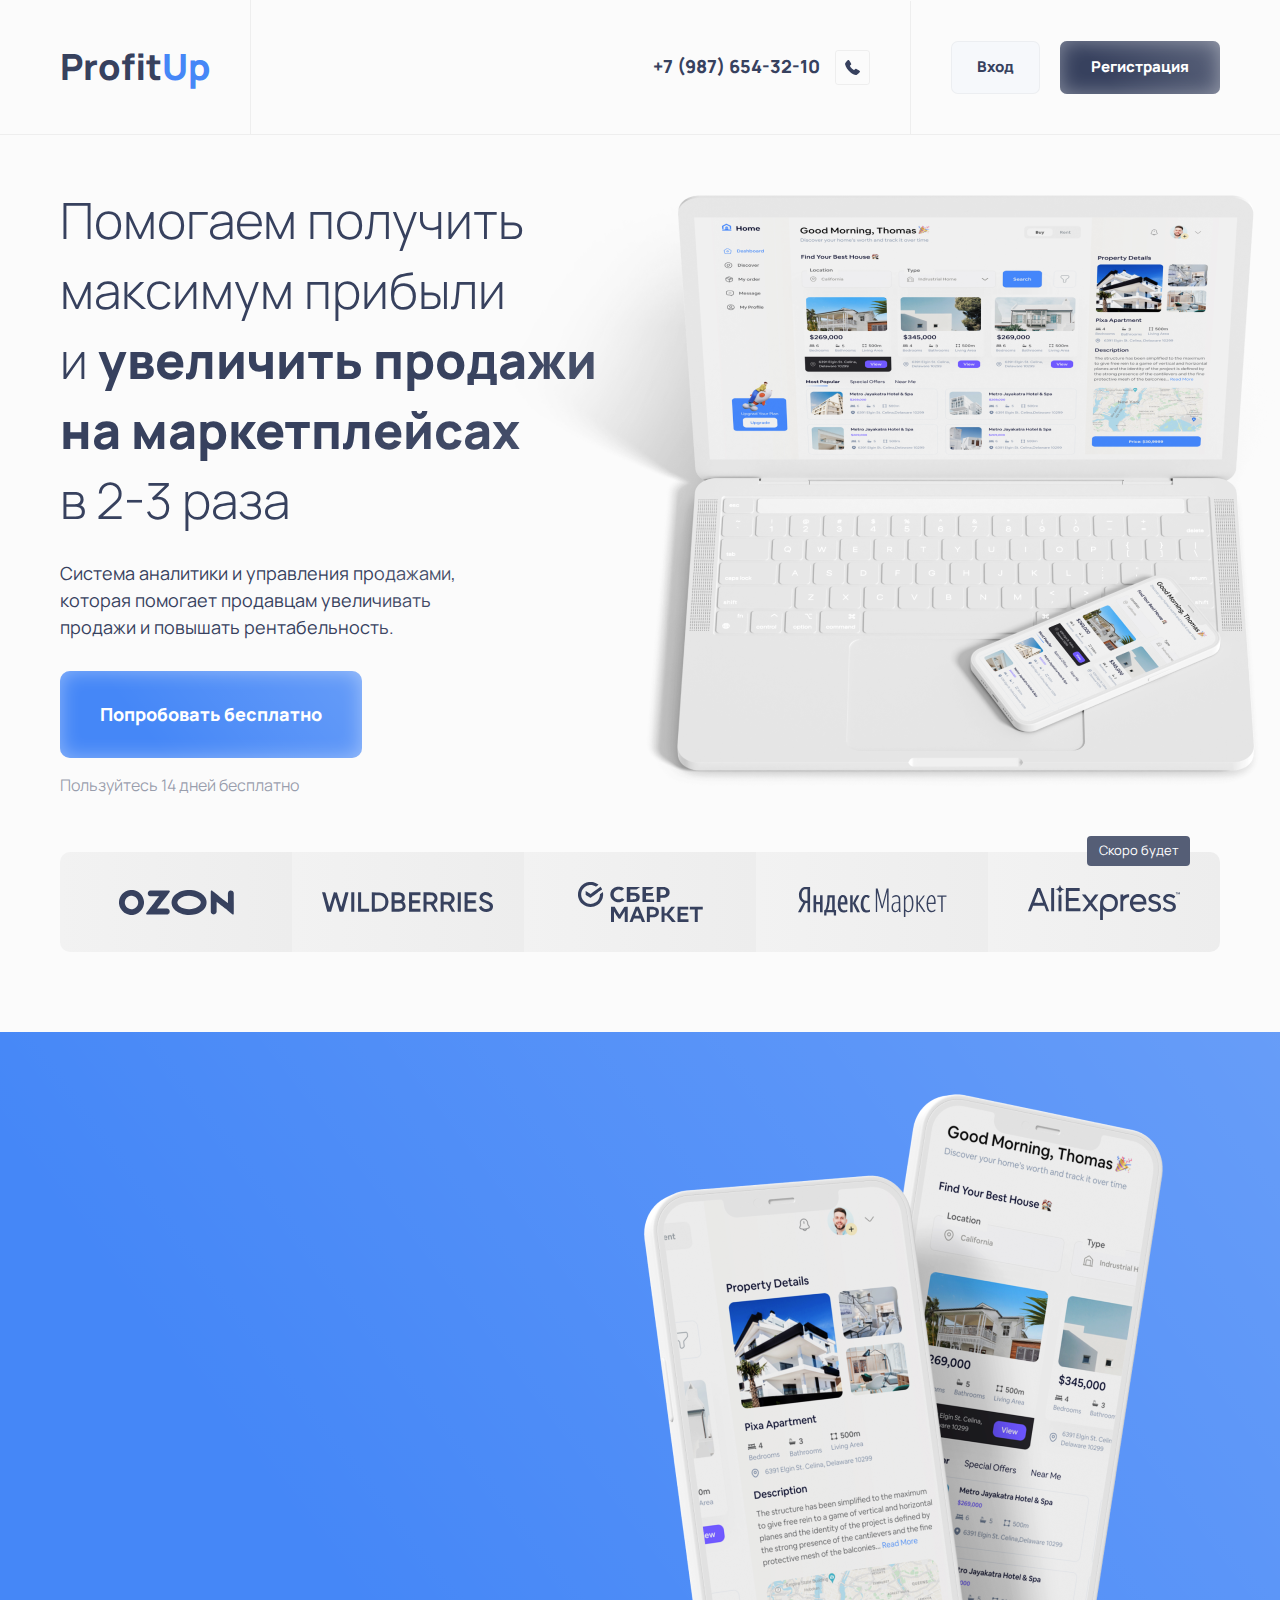
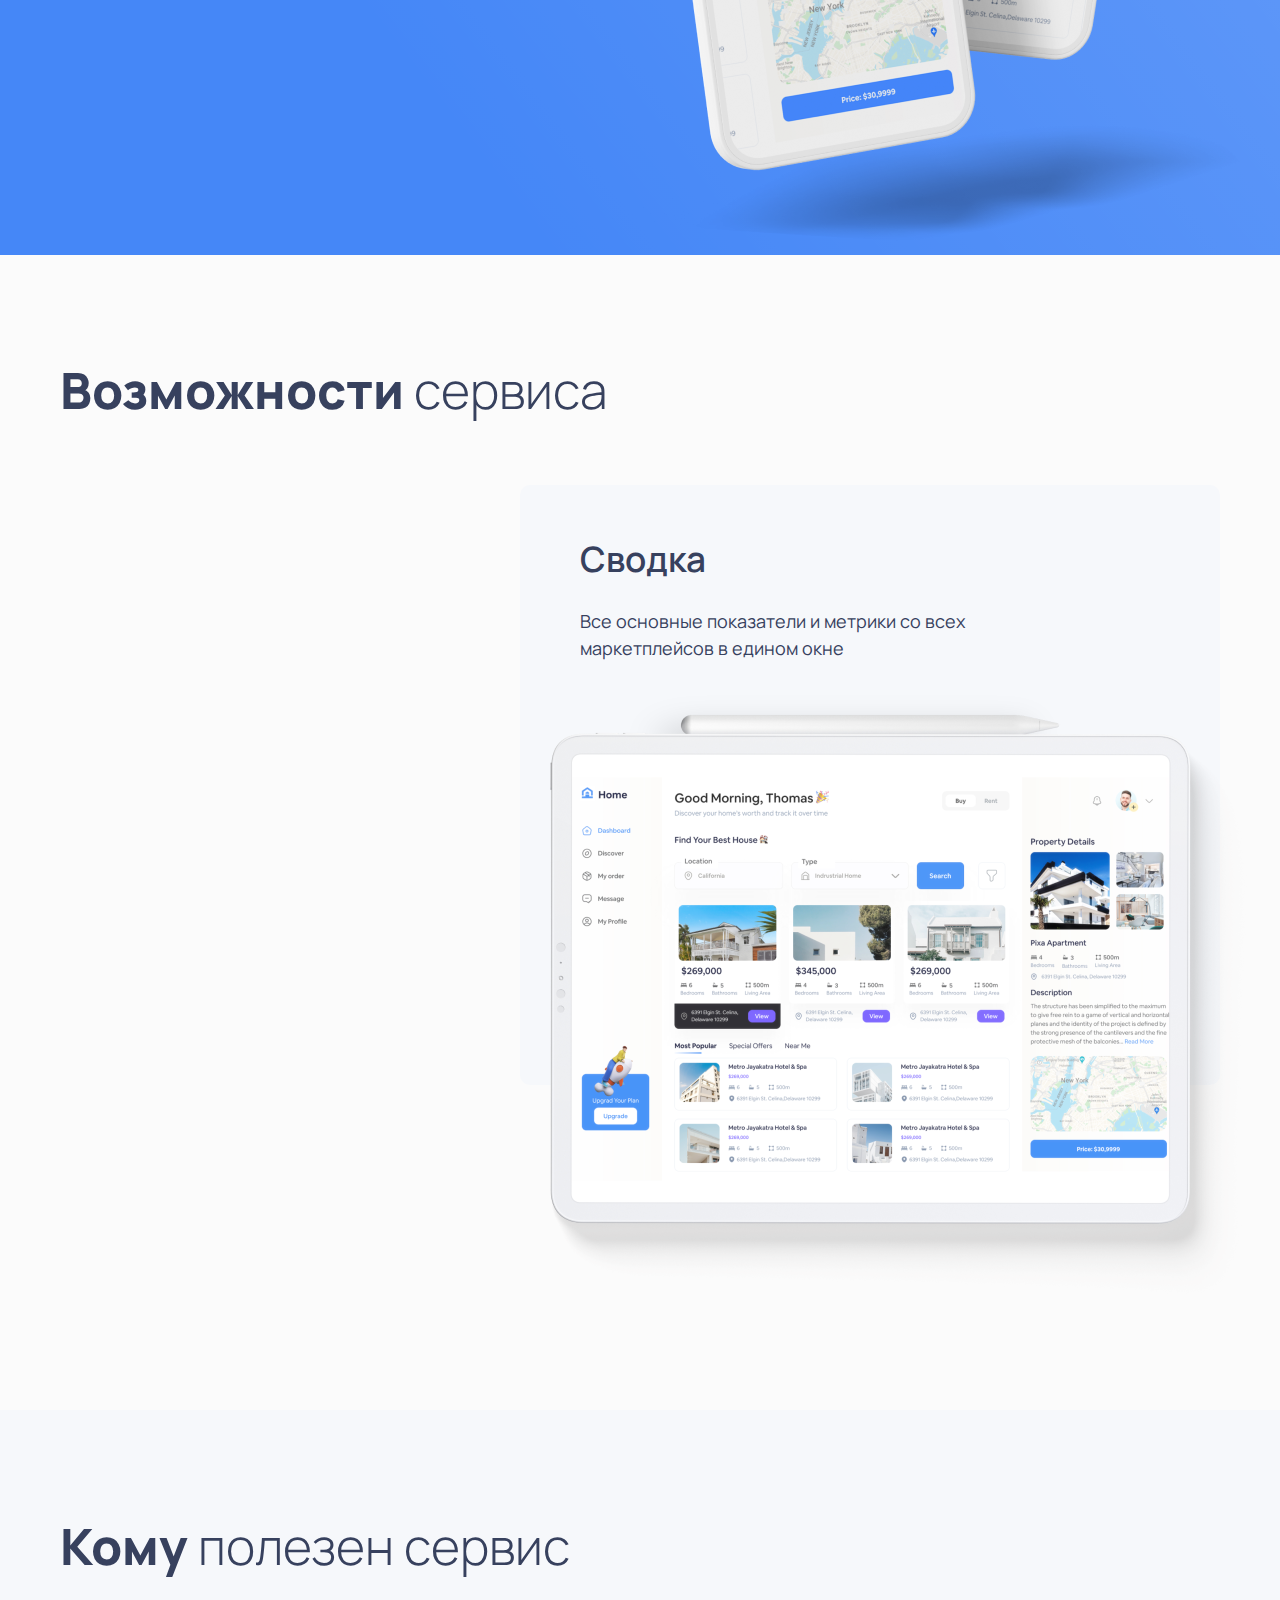
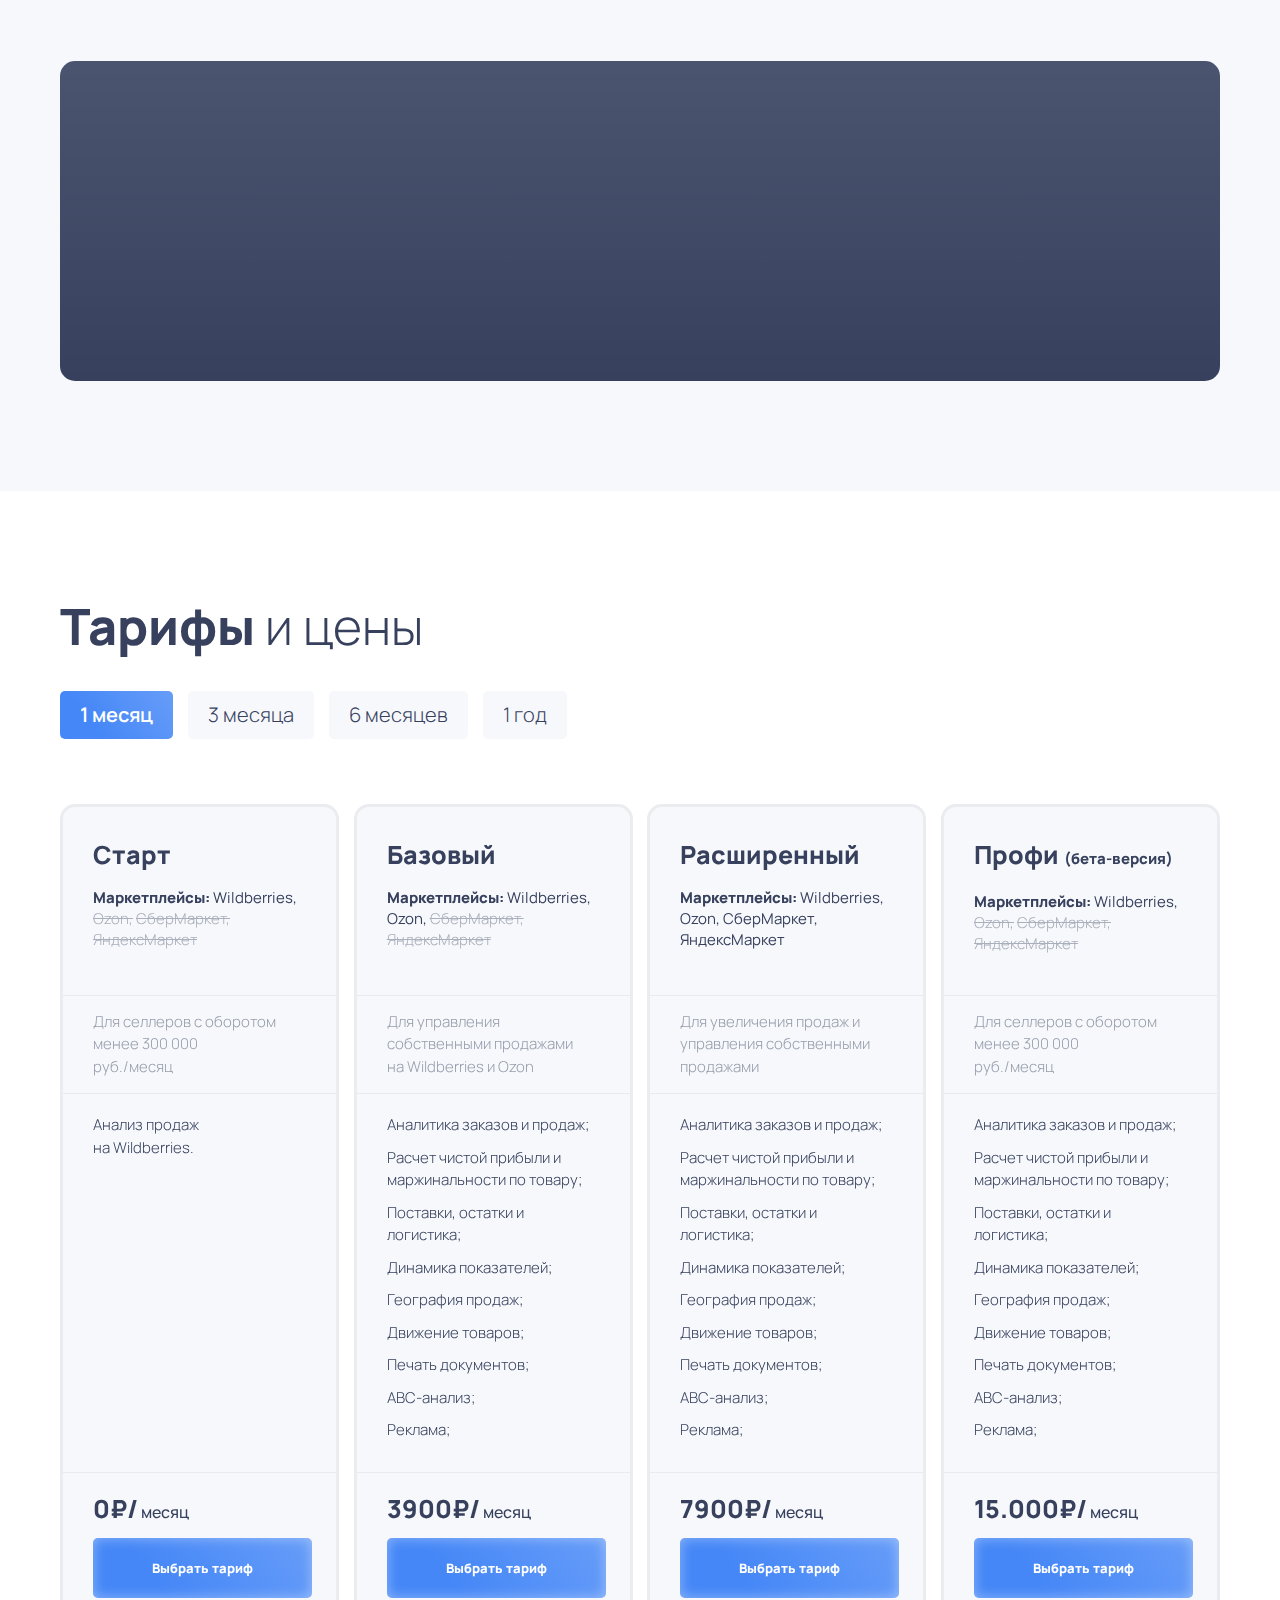
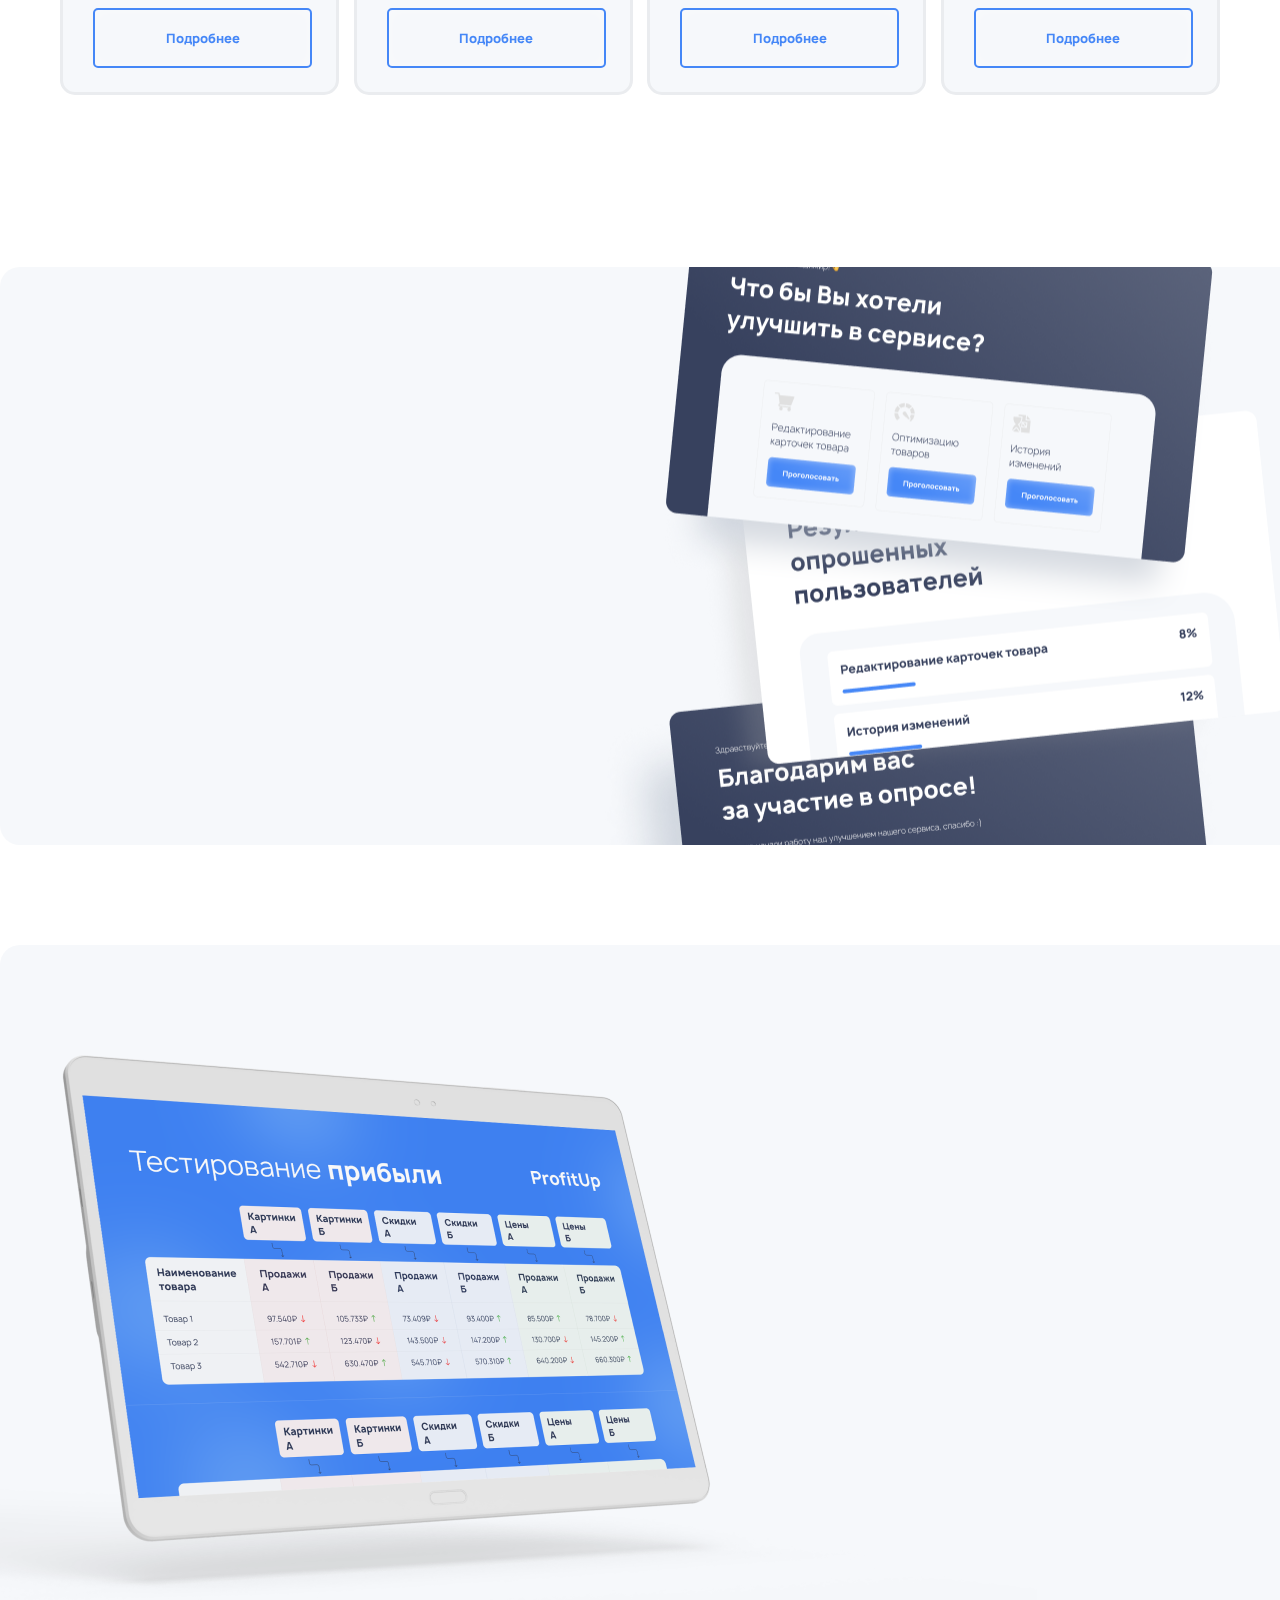
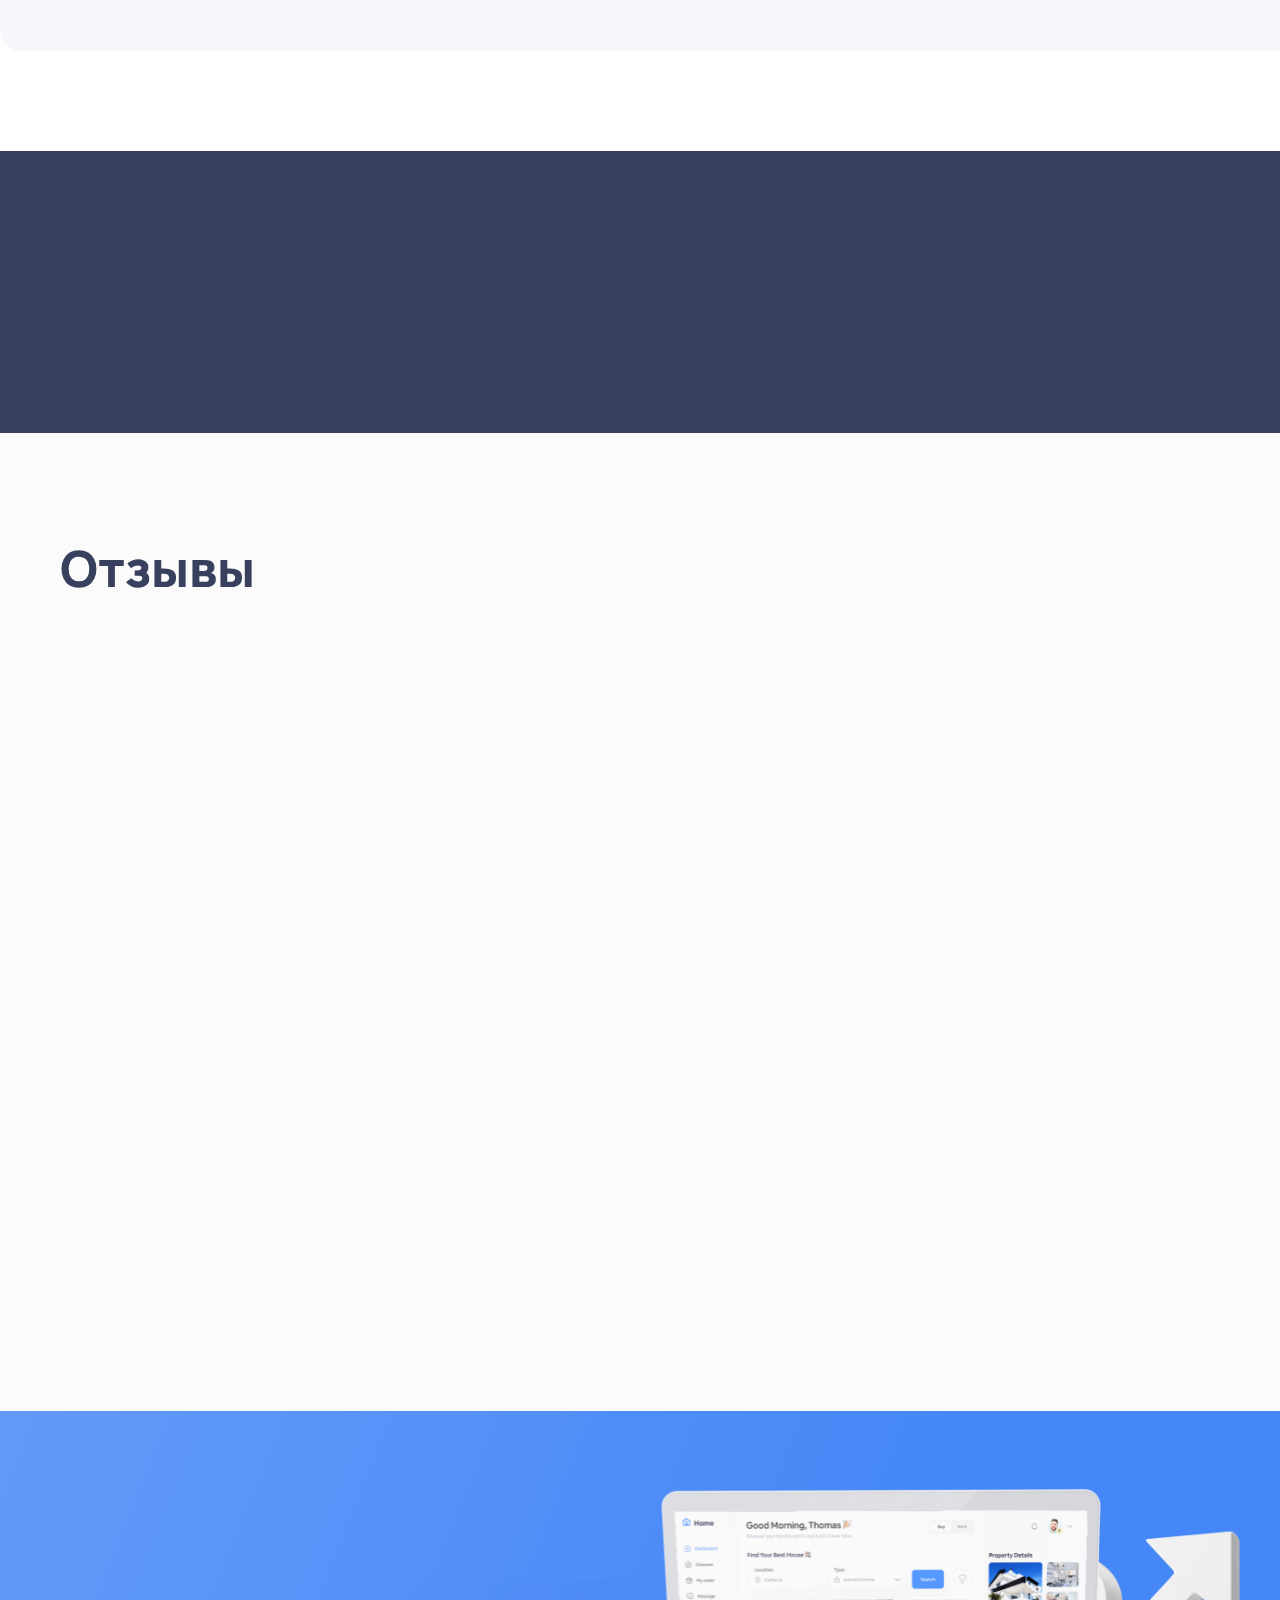
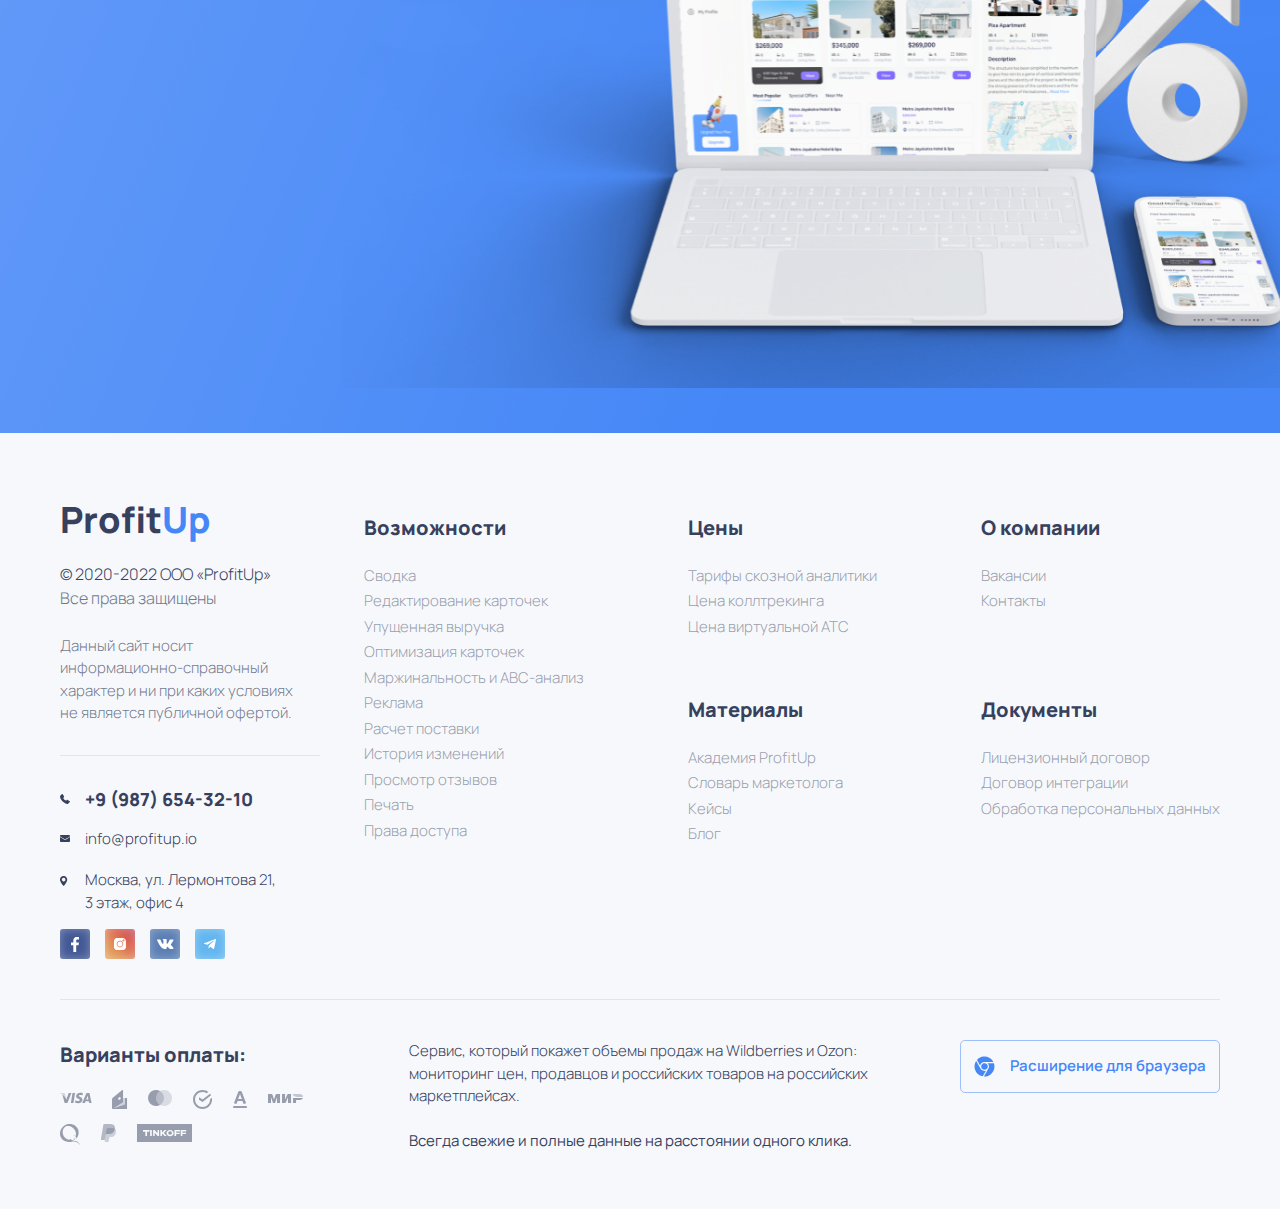
==== commit 63476d2d: "Add files via upload" ====
--- a/index.html
+++ b/index.html
@@ -44,10 +44,10 @@
 		</li>
 	</ul>
 	<div class="menu-modal-btns">
-		<a href="#" class="nav-btn btn-registration">
+		<a href="cabinet.html" class="nav-btn btn-registration">
 			<span>Регистрация</span>
 		</a>
-		<a href="#" class="nav-btn btn-entry">
+		<a href="cabinet.html" class="nav-btn btn-entry">
 			<span>Вход</span>
 		</a>
 		
@@ -88,10 +88,10 @@
 					<img src="img/burger.svg" alt="">
 				</div>
 				<div class="nav-btns flex-a">
-					<a href="#" class="nav-btn btn-entry btn-hover">
+					<a href="cabinet.html" class="nav-btn btn-entry btn-hover">
 						<span>Вход</span>
 					</a>
-					<a href="#" class="nav-btn btn-registration btn-hover">
+					<a href="cabinet.html" class="nav-btn btn-registration btn-hover">
 						<span>Регистрация</span>
 					</a>
 				</div>
@@ -111,7 +111,7 @@
 				<h2 class="header__subtitle">
 					Cистема аналитики и управления продажами, которая помогает продавцам увеличивать продажи и повышать рентабельность.
 				</h2>
-				<a href="#" class="header-btn btn">
+				<a href="cabinet.html" class="header-btn btn">
 					<span>Попробовать бесплатно</span>
 				</a>
 				<span class="header-btn__text">
@@ -259,7 +259,7 @@
 							География заказов
 						</div>
 					</div>
-					<a href="#" class="header-btn btn" data-aos="fade-up" data-aos-duration="1000">
+					<a href="cabinet.html" class="header-btn btn" data-aos="fade-up" data-aos-duration="1000">
 						<span>Попробовать бесплатно</span>
 					</a>
 					<span class="header-btn__text" data-aos="fade-up" data-aos-duration="1000">
@@ -279,7 +279,7 @@
 							</p>
 							<img src="img/opportunities-img-mobile.png" alt="" class="opportunities-img mob-true">
 							<div class="opportunities-slide-mobile mob-true">
-								<a href="#" class="header-btn btn">
+								<a href="cabinet.html" class="header-btn btn">
 									<span>Попробовать бесплатно</span>
 								</a>
 								<span class="header-btn__text">
@@ -299,7 +299,7 @@
 							</p>
 							<img src="img/opportunities-img-mobile.png" alt="" class="opportunities-img mob-true">
 							<div class="opportunities-slide-mobile mob-true">
-								<a href="#" class="header-btn btn">
+								<a href="cabinet.html" class="header-btn btn">
 									<span>Попробовать бесплатно</span>
 								</a>
 								<span class="header-btn__text">
@@ -319,7 +319,7 @@
 							</p>
 							<img src="img/opportunities-img-mobile.png" alt="" class="opportunities-img mob-true">
 							<div class="opportunities-slide-mobile mob-true">
-								<a href="#" class="header-btn btn">
+								<a href="cabinet.html" class="header-btn btn">
 									<span>Попробовать бесплатно</span>
 								</a>
 								<span class="header-btn__text">
@@ -341,7 +341,7 @@
 							</p>
 							<img src="img/opportunities-img-mobile.png" alt="" class="opportunities-img mob-true">
 							<div class="opportunities-slide-mobile mob-true">
-								<a href="#" class="header-btn btn">
+								<a href="cabinet.html" class="header-btn btn">
 									<span>Попробовать бесплатно</span>
 								</a>
 								<span class="header-btn__text">
@@ -361,7 +361,7 @@
 							</p>
 							<img src="img/opportunities-img-mobile.png" alt="" class="opportunities-img mob-true">
 							<div class="opportunities-slide-mobile mob-true">
-								<a href="#" class="header-btn btn">
+								<a href="cabinet.html" class="header-btn btn">
 									<span>Попробовать бесплатно</span>
 								</a>
 								<span class="header-btn__text">
@@ -383,7 +383,7 @@
 							</p>
 							<img src="img/opportunities-img-mobile.png" alt="" class="opportunities-img mob-true">
 							<div class="opportunities-slide-mobile mob-true">
-								<a href="#" class="header-btn btn">
+								<a href="cabinet.html" class="header-btn btn">
 									<span>Попробовать бесплатно</span>
 								</a>
 								<span class="header-btn__text">
@@ -404,7 +404,7 @@
 							</p>
 							<img src="img/opportunities-img-mobile.png" alt="" class="opportunities-img mob-true">
 							<div class="opportunities-slide-mobile mob-true">
-								<a href="#" class="header-btn btn">
+								<a href="cabinet.html" class="header-btn btn">
 									<span>Попробовать бесплатно</span>
 								</a>
 								<span class="header-btn__text">
@@ -425,7 +425,7 @@
 							</p>
 							<img src="img/opportunities-img-mobile.png" alt="" class="opportunities-img mob-true">
 							<div class="opportunities-slide-mobile mob-true">
-								<a href="#" class="header-btn btn">
+								<a href="cabinet.html" class="header-btn btn">
 									<span>Попробовать бесплатно</span>
 								</a>
 								<span class="header-btn__text">
@@ -446,7 +446,7 @@
 							</p>
 							<img src="img/opportunities-img-mobile.png" alt="" class="opportunities-img mob-true">
 							<div class="opportunities-slide-mobile mob-true">
-								<a href="#" class="header-btn btn">
+								<a href="cabinet.html" class="header-btn btn">
 									<span>Попробовать бесплатно</span>
 								</a>
 								<span class="header-btn__text">
@@ -467,7 +467,7 @@
 							</p>
 							<img src="img/opportunities-img-mobile.png" alt="" class="opportunities-img mob-true">
 							<div class="opportunities-slide-mobile mob-true">
-								<a href="#" class="header-btn btn">
+								<a href="cabinet.html" class="header-btn btn">
 									<span>Попробовать бесплатно</span>
 								</a>
 								<span class="header-btn__text">
@@ -488,7 +488,7 @@
 							</p>
 							<img src="img/opportunities-img-mobile.png" alt="" class="opportunities-img mob-true">
 							<div class="opportunities-slide-mobile mob-true">
-								<a href="#" class="header-btn btn">
+								<a href="cabinet.html" class="header-btn btn">
 									<span>Попробовать бесплатно</span>
 								</a>
 								<span class="header-btn__text">
@@ -508,7 +508,7 @@
 							</p>
 							<img src="img/opportunities-img-mobile.png" alt="" class="opportunities-img mob-true">
 							<div class="opportunities-slide-mobile mob-true">
-								<a href="#" class="header-btn btn">
+								<a href="cabinet.html" class="header-btn btn">
 									<span>Попробовать бесплатно</span>
 								</a>
 								<span class="header-btn__text">
@@ -2032,7 +2032,7 @@
 				и увеличивайте свою <br>
 				прибыль. 
 			</p>
-			<a href="#" class="advantage-block__btn btn">
+			<a href="cabinet.html" class="advantage-block__btn btn">
 				<span>Попробовать бесплатно</span>
 			</a>
 			<span class="header-btn__text">
@@ -2052,7 +2052,7 @@
 					14 дней бесплатно!
 				</h3>
 			</div>
-			<a href="#" class="check-btn btn" data-aos="fade-left" data-aos-duration="1000">
+			<a href="cabinet.html" class="check-btn btn" data-aos="fade-left" data-aos-duration="1000">
 				<span>Попробовать бесплатно</span>
 			</a>
 		</div>
@@ -2197,7 +2197,7 @@
 			на маркетплейсах <br>
 			в 2-3 раза</strong> <br class="mob-true"> с помощью сервиса ProfitUp
 		</h2>
-		<a href="#" class="increase-btn btn" data-aos="fade-right" data-aos-duration="1000">
+		<a href="cabinet.html" class="increase-btn btn" data-aos="fade-right" data-aos-duration="1000">
 			<span>Попробовать бесплатно</span>
 		</a>
 		<img src="img/increase-img.png" alt="" class="increase__img pc-true">
@@ -2405,31 +2405,40 @@
 					</h3>
 					<div class="footer-payment-row">
 						<div class="footer-payment-icon">
-							<img src="img/payment-icon-1.svg" alt="">
+							<img src="img/payment-icon-1.svg" alt="" class="paymnet-static">
+							<img src="img/payment-icon-1_hover.svg" alt="" class="paymnet-hover">
 						</div>
 						<div class="footer-payment-icon">
-							<img src="img/payment-icon-2.svg" alt="">
+							<img src="img/payment-icon-2.svg" alt="" class="paymnet-static">
+							<img src="img/payment-icon-2_hover.svg" alt="" class="paymnet-hover">
 						</div>
 						<div class="footer-payment-icon">
-							<img src="img/payment-icon-3.svg" alt="">
+							<img src="img/payment-icon-3.svg" alt="" class="paymnet-static">
+							<img src="img/payment-icon-3_hover.svg" alt="" class="paymnet-hover">
 						</div>
 						<div class="footer-payment-icon">
-							<img src="img/payment-icon-4.svg" alt="">
+							<img src="img/payment-icon-4.svg" alt="" class="paymnet-static">
+							<img src="img/payment-icon-4_hover.svg" alt="" class="paymnet-hover">
 						</div>
 						<div class="footer-payment-icon">
-							<img src="img/payment-icon-5.svg" alt="">
+							<img src="img/payment-icon-5.svg" alt="" class="paymnet-static">
+							<img src="img/payment-icon-5_hover.svg" alt="" class="paymnet-hover">
 						</div>
 						<div class="footer-payment-icon">
-							<img src="img/payment-icon-6.svg" alt="">
+							<img src="img/payment-icon-6.svg" alt="" class="paymnet-static">
+							<img src="img/payment-icon-6_hover.svg" alt="" class="paymnet-hover">
 						</div>
 						<div class="footer-payment-icon">
-							<img src="img/payment-icon-9.svg" alt="">
+							<img src="img/payment-icon-9.svg" alt="" class="paymnet-static">
+							<img src="img/payment-icon-9_hover.svg" alt="" class="paymnet-hover">
 						</div>
 						<div class="footer-payment-icon">
-							<img src="img/payment-icon-7.svg" alt="">
+							<img src="img/payment-icon-7.svg" alt="" class="paymnet-static">
+							<img src="img/payment-icon-7_hover.svg" alt="" class="paymnet-hover">
 						</div>
 						<div class="footer-payment-icon">
-							<img src="img/payment-icon-8.svg" alt="">
+							<img src="img/payment-icon-8.svg" alt="" class="paymnet-static">
+							<img src="img/payment-icon-8_hover.svg" alt="" class="paymnet-hover">
 						</div>
 					</div>
 				</div>
@@ -2443,7 +2452,11 @@
 				</div>
 				<div class="footer-browser">
 					<a href="#" class="footer-browser__block flex-a">
-						<img src="img/browser.svg" alt="">
+						
+						<svg width="21" height="21" viewBox="0 0 21 21" fill="none" xmlns="http://www.w3.org/2000/svg">
+						<path fill-rule="evenodd" clip-rule="evenodd" d="M9.33639 0.563513C7.03491 0.842563 5.00662 1.83835 3.38938 3.48328C3.14322 3.73365 2.94184 3.9605 2.94184 3.98736C2.94184 4.01421 3.21716 4.51365 3.5537 5.09722C4.06919 5.99108 4.6499 6.99889 5.88356 9.1406C5.98987 9.32515 6.0924 9.46647 6.1115 9.45472C6.13055 9.44291 6.15953 9.37006 6.17589 9.29278C6.23403 9.01802 6.5117 8.40989 6.73616 8.0655C7.4371 6.99013 8.50241 6.29053 9.77082 6.07257C10.0998 6.01603 10.8312 6.00636 14.7717 6.00636C17.3102 6.00636 19.3872 5.99338 19.3872 5.9775C19.3872 5.92187 19.0248 5.28719 18.809 4.96496C16.9211 2.14526 13.7846 0.474604 10.4271 0.500292C10.0929 0.502852 9.60203 0.531317 9.33639 0.563513ZM1.98241 5.25786C1.72601 5.65497 1.20241 6.78536 1.02932 7.31543C0.662318 8.43936 0.533098 9.27698 0.535181 10.5191C0.5367 11.4508 0.562778 11.722 0.735129 12.5981C0.939415 13.6369 1.51275 15.0228 2.11879 15.943C3.46393 17.9853 5.45767 19.4568 7.77998 20.1215C8.06637 20.2034 8.38199 20.2828 8.4814 20.2979C8.65857 20.3248 8.66426 20.3217 8.76631 20.141C8.89154 19.9193 10.2904 17.4862 10.7308 16.724C10.9032 16.4257 11.2234 15.8715 11.4425 15.4925L11.8407 14.8032L11.6979 14.8322C11.0241 14.9689 10.7442 14.9971 10.2967 14.9736C9.3872 14.9258 8.53404 14.6214 7.82337 14.091C7.24631 13.6604 6.89519 13.2383 6.40109 12.3812C6.27152 12.1565 5.8564 11.4357 5.47855 10.7794C5.10069 10.1231 4.61701 9.28349 4.4037 8.91358C3.88704 8.01755 2.53218 5.66335 2.33753 5.32333C2.25227 5.17441 2.16744 5.05235 2.14899 5.05214C2.13055 5.05192 2.05562 5.14447 1.98241 5.25786ZM9.81938 7.24965C9.1456 7.3931 8.66395 7.66096 8.14174 8.1827C7.82151 8.50262 7.7329 8.62477 7.54398 9.00713C7.28124 9.53881 7.19572 9.90481 7.19572 10.4974C7.19572 11.0899 7.28124 11.4559 7.54398 11.9876C7.7329 12.37 7.82151 12.4921 8.14174 12.812C8.3485 13.0186 8.62937 13.2532 8.76592 13.3332C9.85557 13.9722 11.1283 13.9722 12.218 13.3332C12.3545 13.2532 12.6354 13.0186 12.8422 12.812C13.1624 12.4921 13.251 12.37 13.4399 11.9876C13.7007 11.4598 13.7879 11.091 13.789 10.511C13.79 9.93571 13.6977 9.53915 13.4396 9.00908C13.2525 8.6249 13.1689 8.50917 12.8441 8.18465C12.6363 7.97698 12.3545 7.74158 12.218 7.66152C11.4824 7.23017 10.6125 7.08081 9.81938 7.24965ZM13.771 7.44886C14.3314 8.05374 14.7626 8.91211 14.8995 9.69519C14.9932 10.231 14.963 11.1299 14.8353 11.6065C14.6931 12.1372 14.5257 12.4803 13.7643 13.802C13.3678 14.4903 12.8521 15.3854 12.6183 15.7911C12.3844 16.1968 11.8669 17.095 11.4682 17.7871C11.0695 18.4792 10.5598 19.3624 10.3356 19.7497C10.1113 20.1371 9.92786 20.4671 9.92786 20.483C9.92786 20.5333 11.4911 20.4629 11.9673 20.3912C13.7695 20.1198 15.4438 19.3699 16.8376 18.21C19.9947 15.5827 21.2183 11.4285 20.0041 7.45997L19.9244 7.19962L16.722 7.18851L13.5195 7.17736L13.771 7.44886Z" fill="#4587F7"/>
+						</svg>
+
 						<span>Расширение для браузера</span>
 					</a>
 				</div>
--- a/css/main.css
+++ b/css/main.css
@@ -468,9 +468,9 @@
   -webkit-box-align: start;
       -ms-flex-align: start;
           align-items: flex-start;
-  -webkit-transition: .4s all ease;
-  -o-transition: .4s all ease;
-  transition: .4s all ease;
+  -webkit-transition: 0.4s all ease !important;
+  -o-transition: 0.4s all ease !important;
+  transition: 0.4s all ease !important;
   width: 260px;
   -webkit-box-sizing: border-box;
           box-sizing: border-box; }
@@ -1958,7 +1958,60 @@
 .input-correctly {
   background: #E8F0FE; }
 
-@media (min-width: 475px) {
+.footer-browser__block {
+  -webkit-transition: .4s all ease;
+  -o-transition: .4s all ease;
+  transition: .4s all ease; }
+  .footer-browser__block svg {
+    margin-right: 15px; }
+  .footer-browser__block path {
+    -webkit-transition: .4s all ease;
+    -o-transition: .4s all ease;
+    transition: .4s all ease; }
+  .footer-browser__block span {
+    -webkit-transition: .4s all ease;
+    -o-transition: .4s all ease;
+    transition: .4s all ease; }
+  .footer-browser__block:hover {
+    background: #4587F7;
+    color: #fff; }
+    .footer-browser__block:hover path {
+      fill: #fff; }
+    .footer-browser__block:hover span {
+      color: #fff; }
+
+.footer-payment-icon {
+  position: relative; }
+  .footer-payment-icon img {
+    -webkit-transition: .4s all ease;
+    -o-transition: .4s all ease;
+    transition: .4s all ease; }
+  .footer-payment-icon:nth-child(1) .paymnet-hover {
+    top: 3px; }
+  .footer-payment-icon:nth-child(6) .paymnet-hover {
+    top: 3px; }
+  .footer-payment-icon:hover .paymnet-hover {
+    opacity: 1; }
+  .footer-payment-icon:hover .paymnet-static {
+    opacity: 0; }
+  .footer-payment-icon .paymnet-hover {
+    position: absolute;
+    top: 0;
+    left: 0;
+    bottom: 0;
+    right: 0;
+    opacity: 0; }
+
+.modal-page-form {
+  top: 100px; }
+
+.form--register_2 {
+  top: 60px; }
+
+.increase__img {
+  width: 100%; }
+
+@media (min-width: 1024px) {
   .mob-true {
     display: none !important; }
   .utility-block:hover {
@@ -1973,7 +2026,7 @@
     .utility-block:hover .utility-block-img {
       background: #5893F8; } }
 
-@media (max-width: 475px) {
+@media (max-width: 1024px) {
   .pc-true {
     display: none !important; }
   .container {
@@ -2952,7 +3005,9 @@
       font-size: 15px;
       line-height: 150%; }
     .form--password-2 .modal-page-form__subname {
-      max-width: 200px; } }
+      max-width: 200px; }
+  .check .check__subtitle {
+    bottom: -103px; } }
 
 html, body {
   font-size: 16px;
@@ -2985,4 +3040,4 @@
   margin: 0;
   outline: none !important; }
 
-/*# sourceMappingURL=[data-uri] */
+/*# sourceMappingURL=[data-uri] */
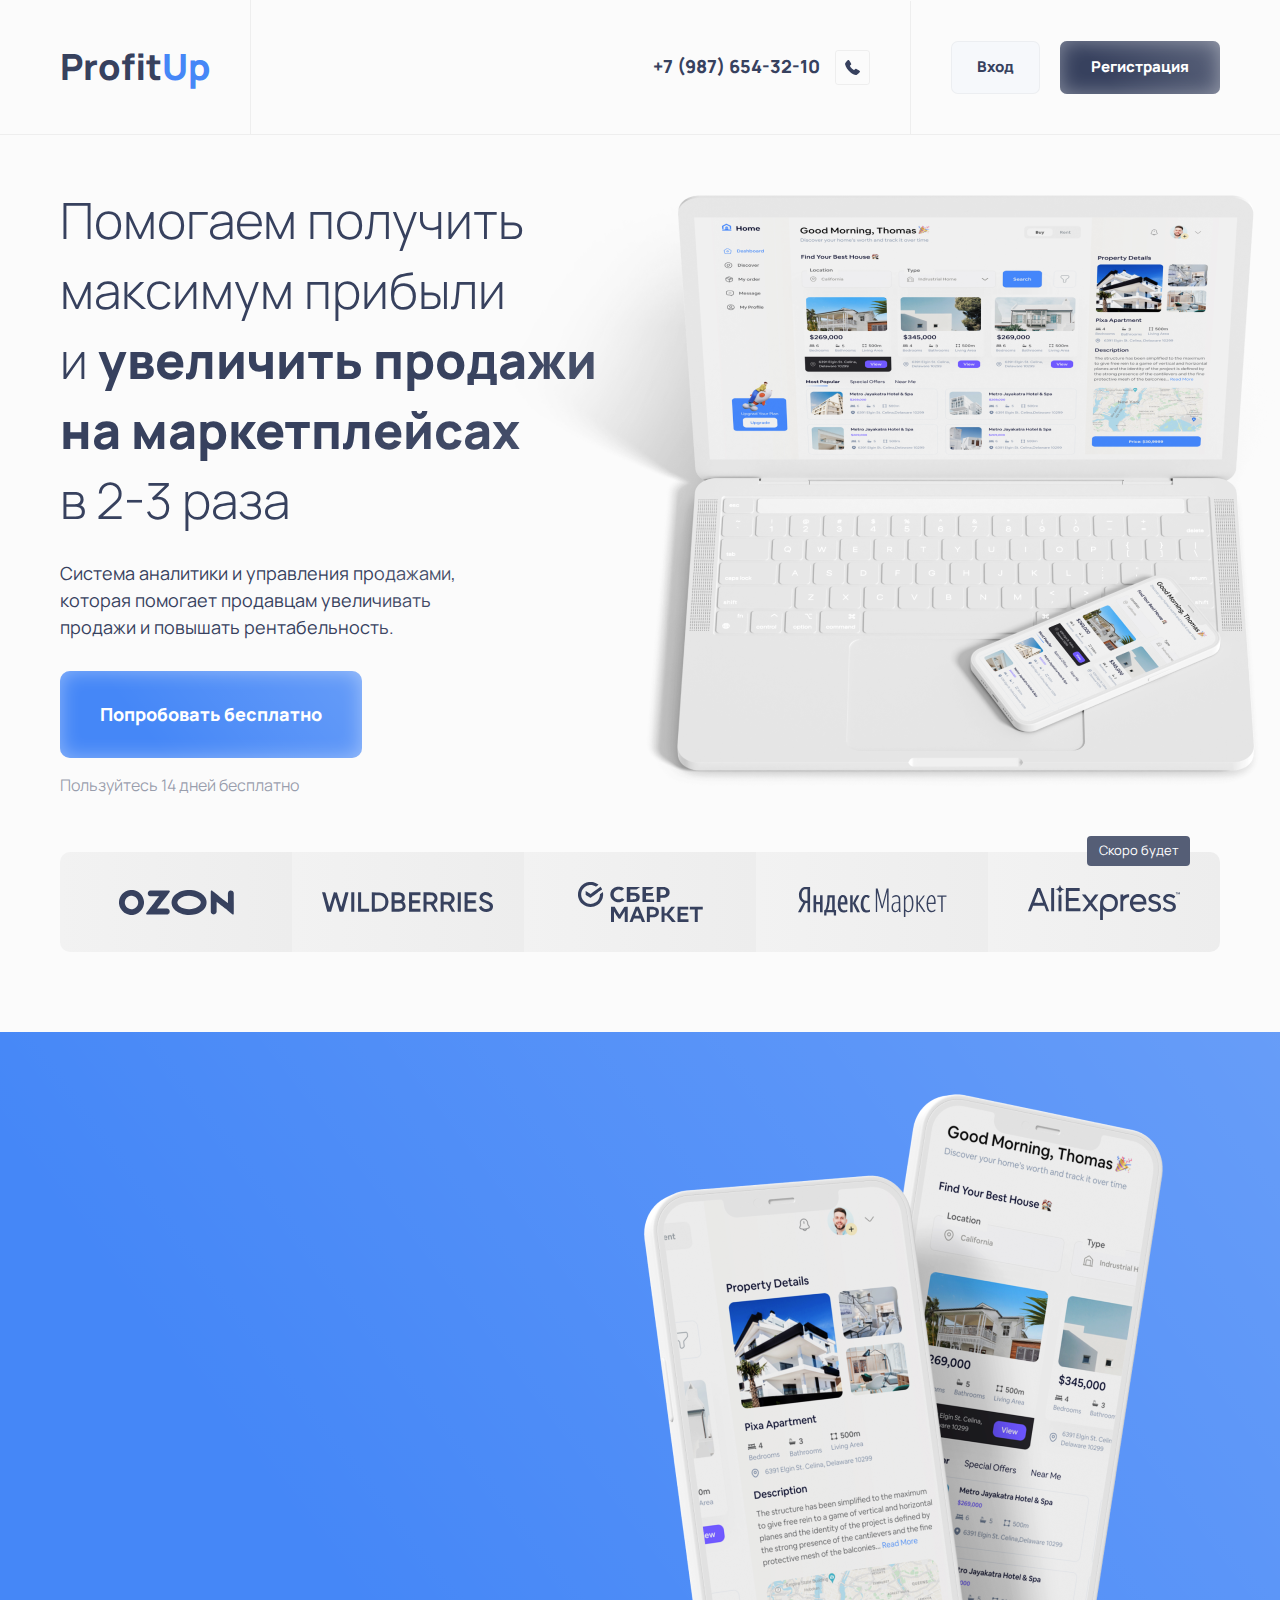
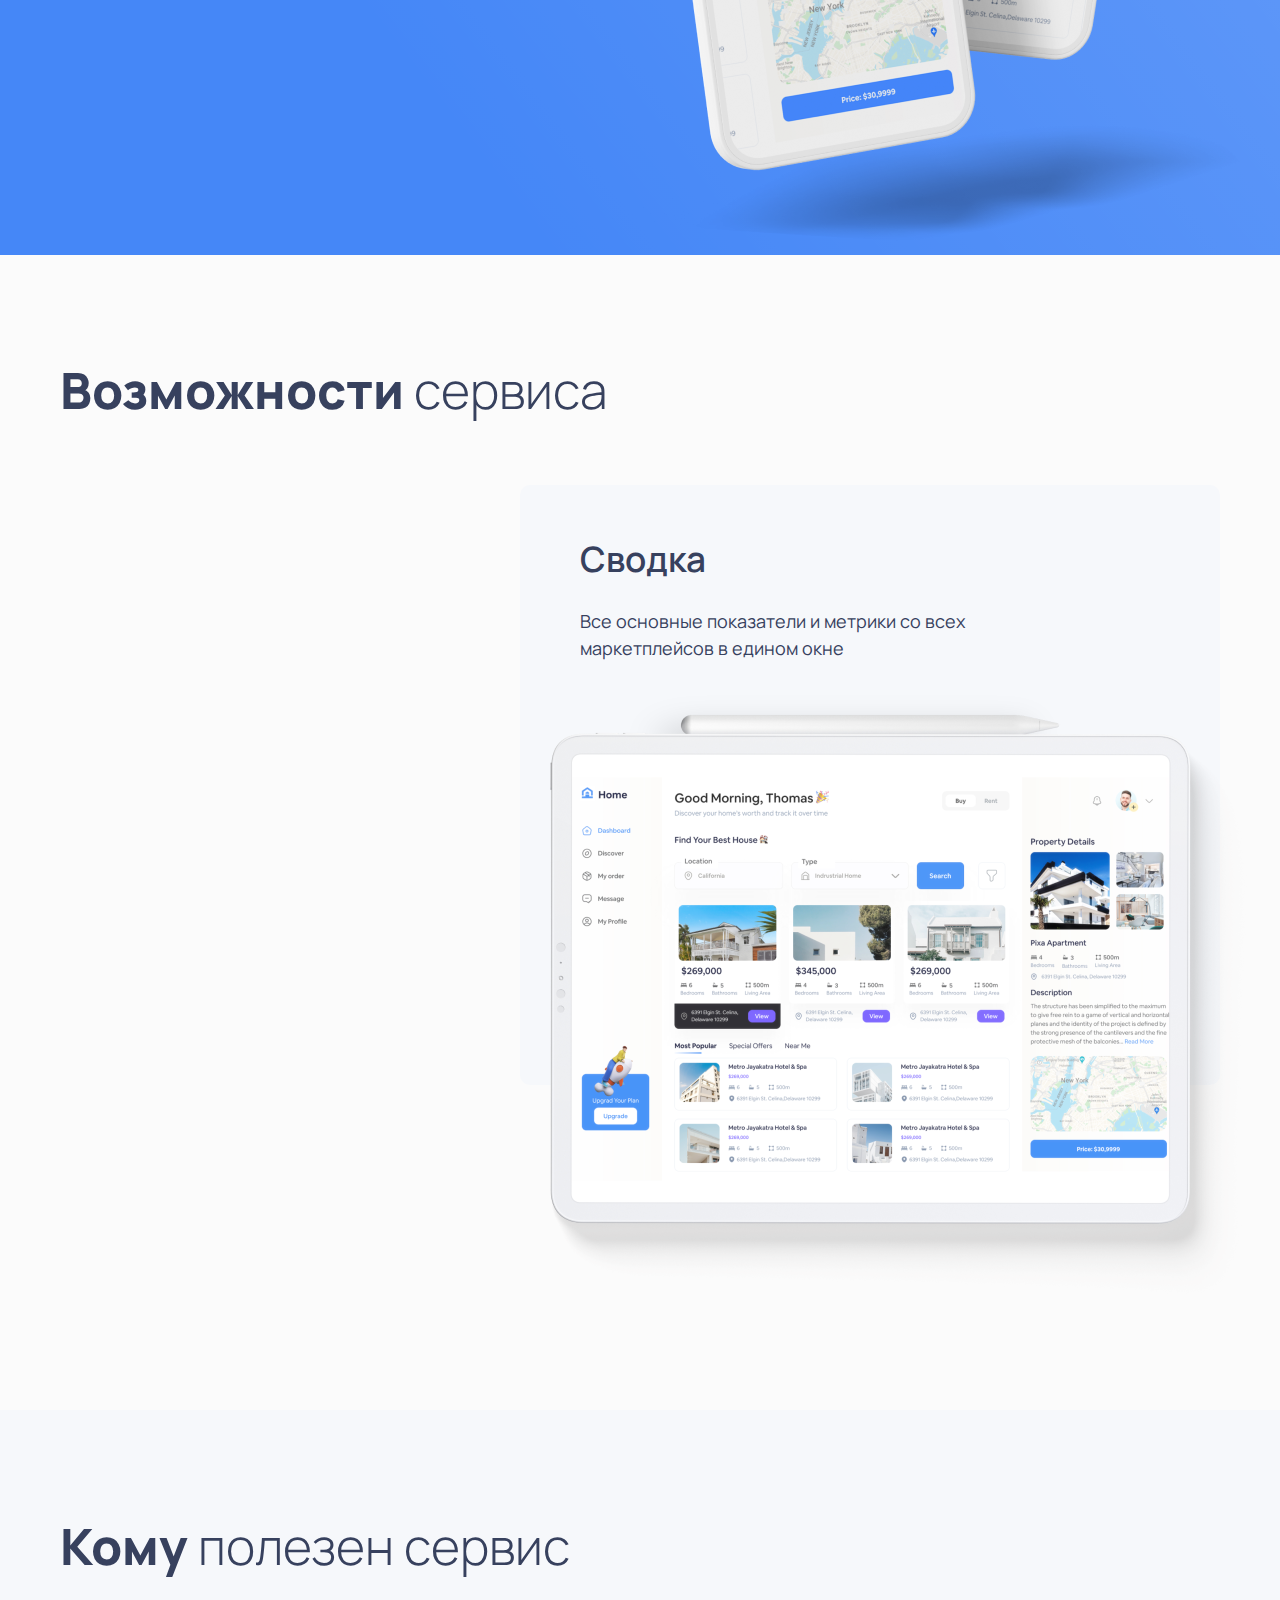
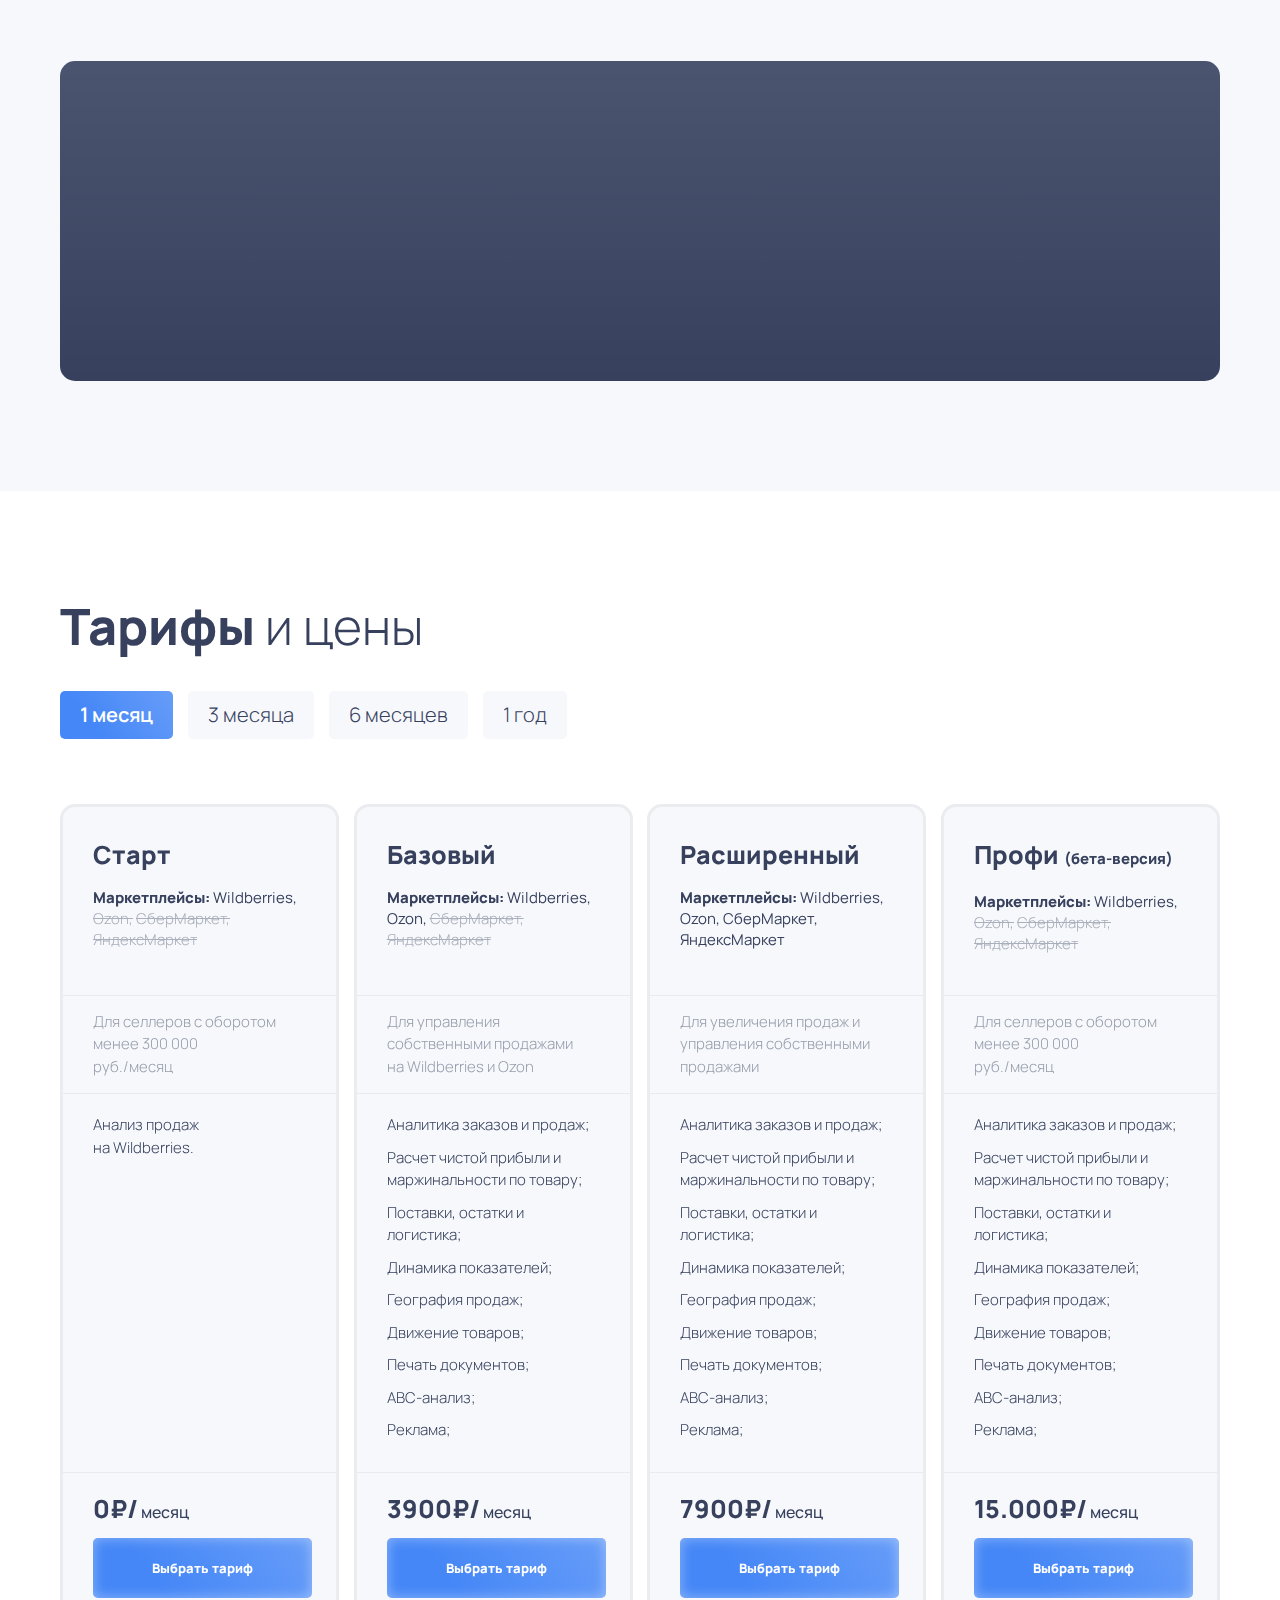
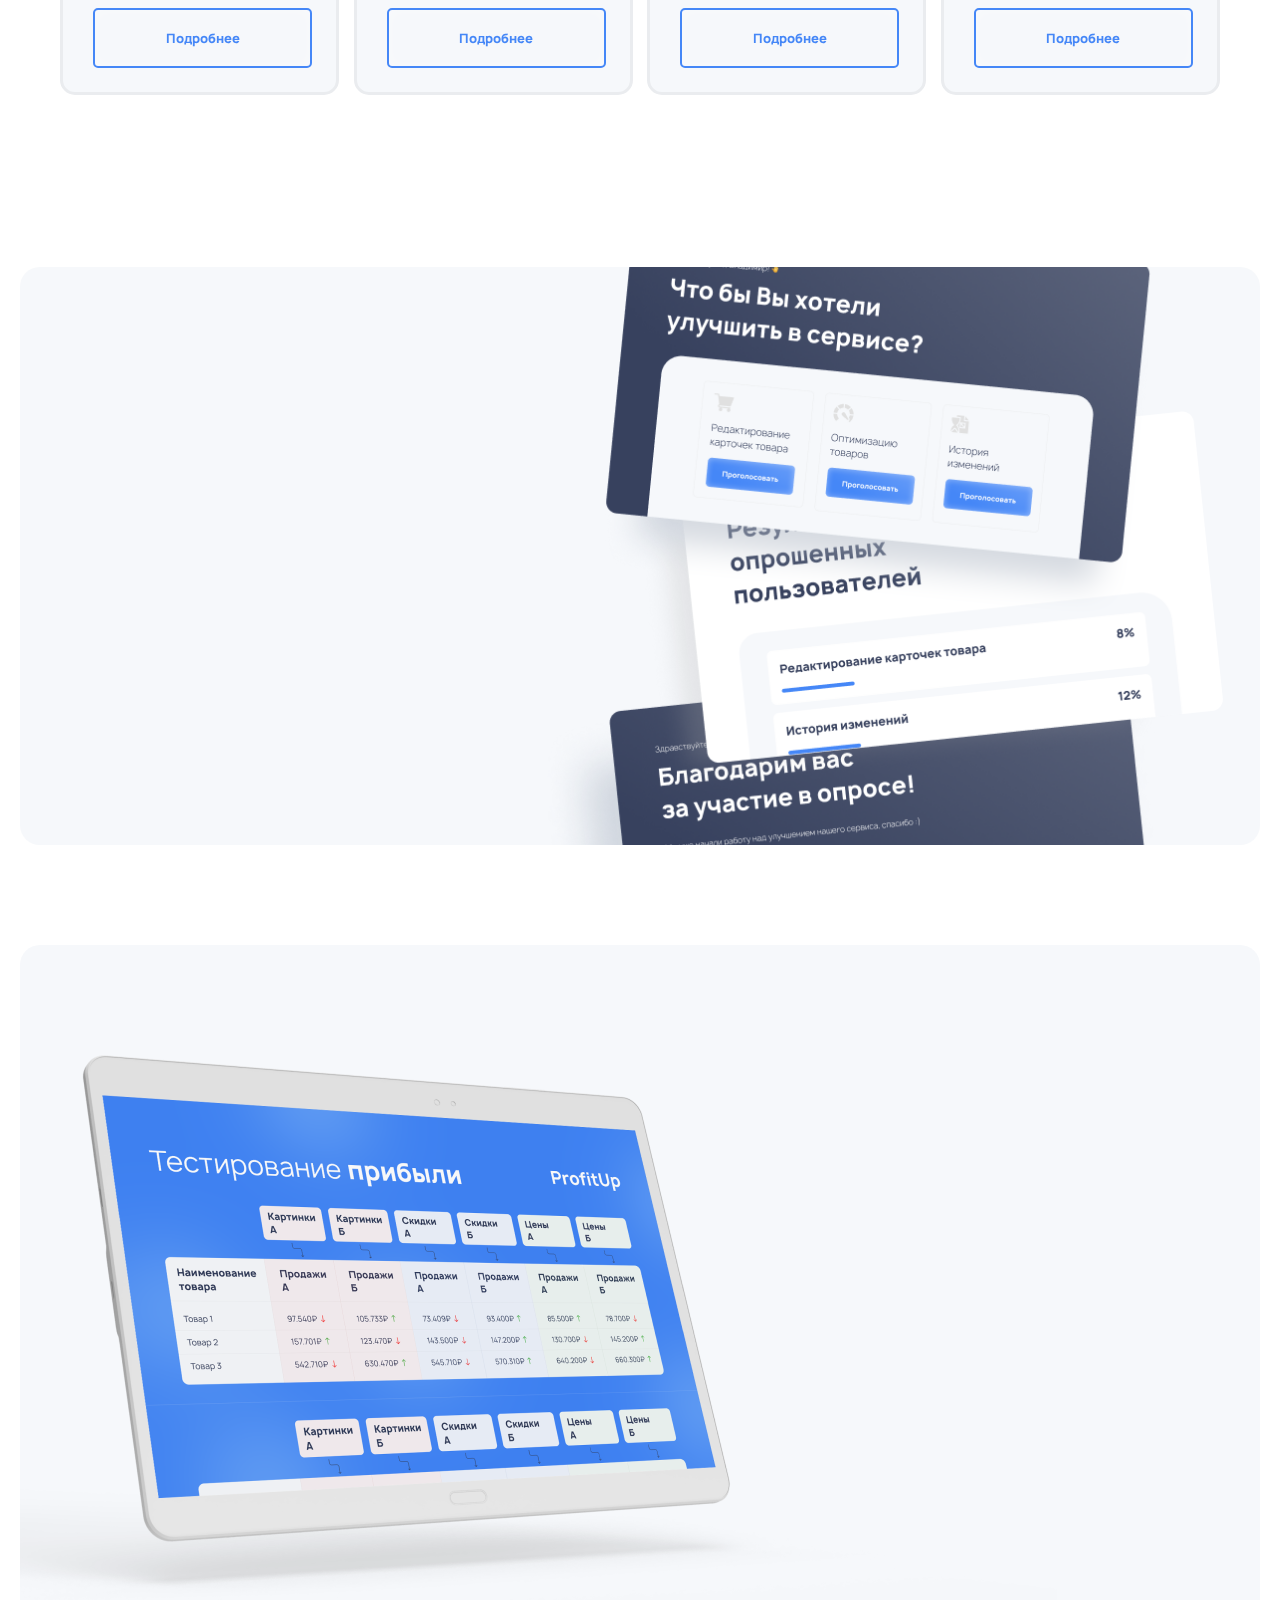
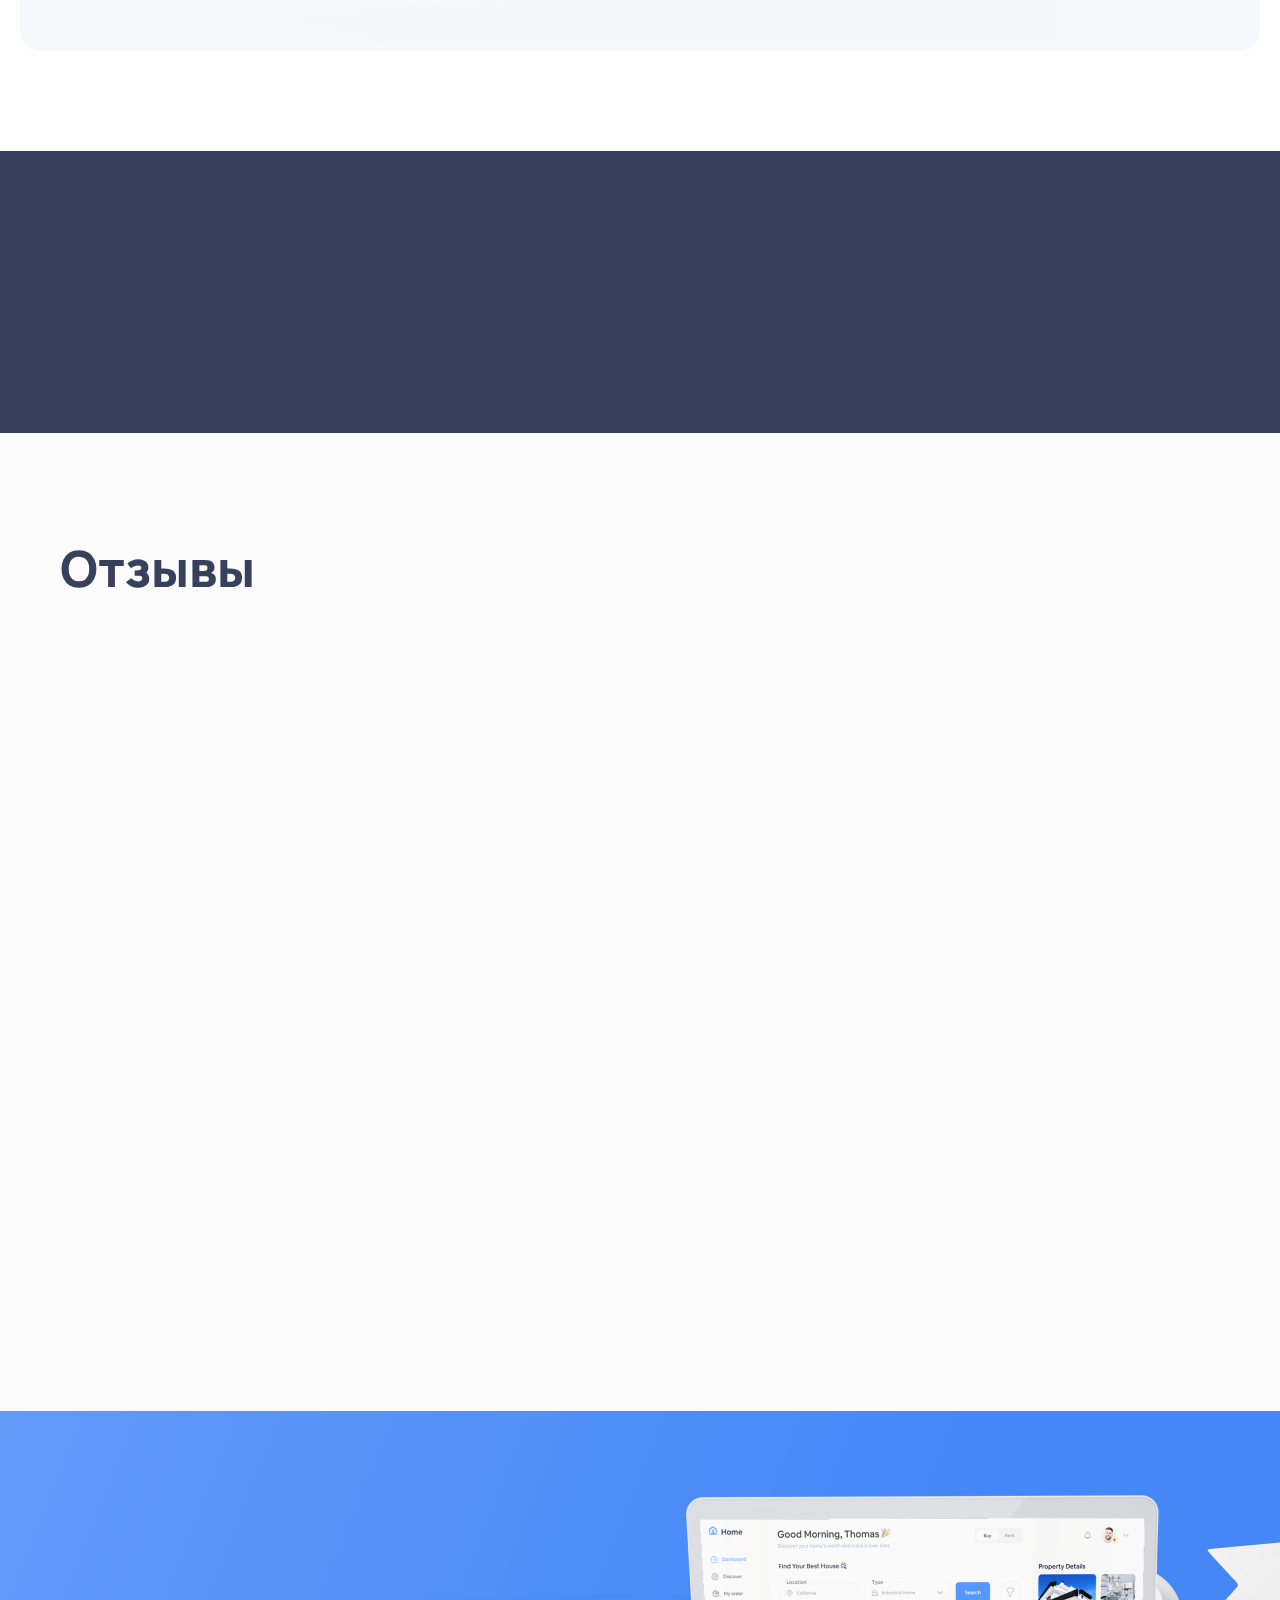
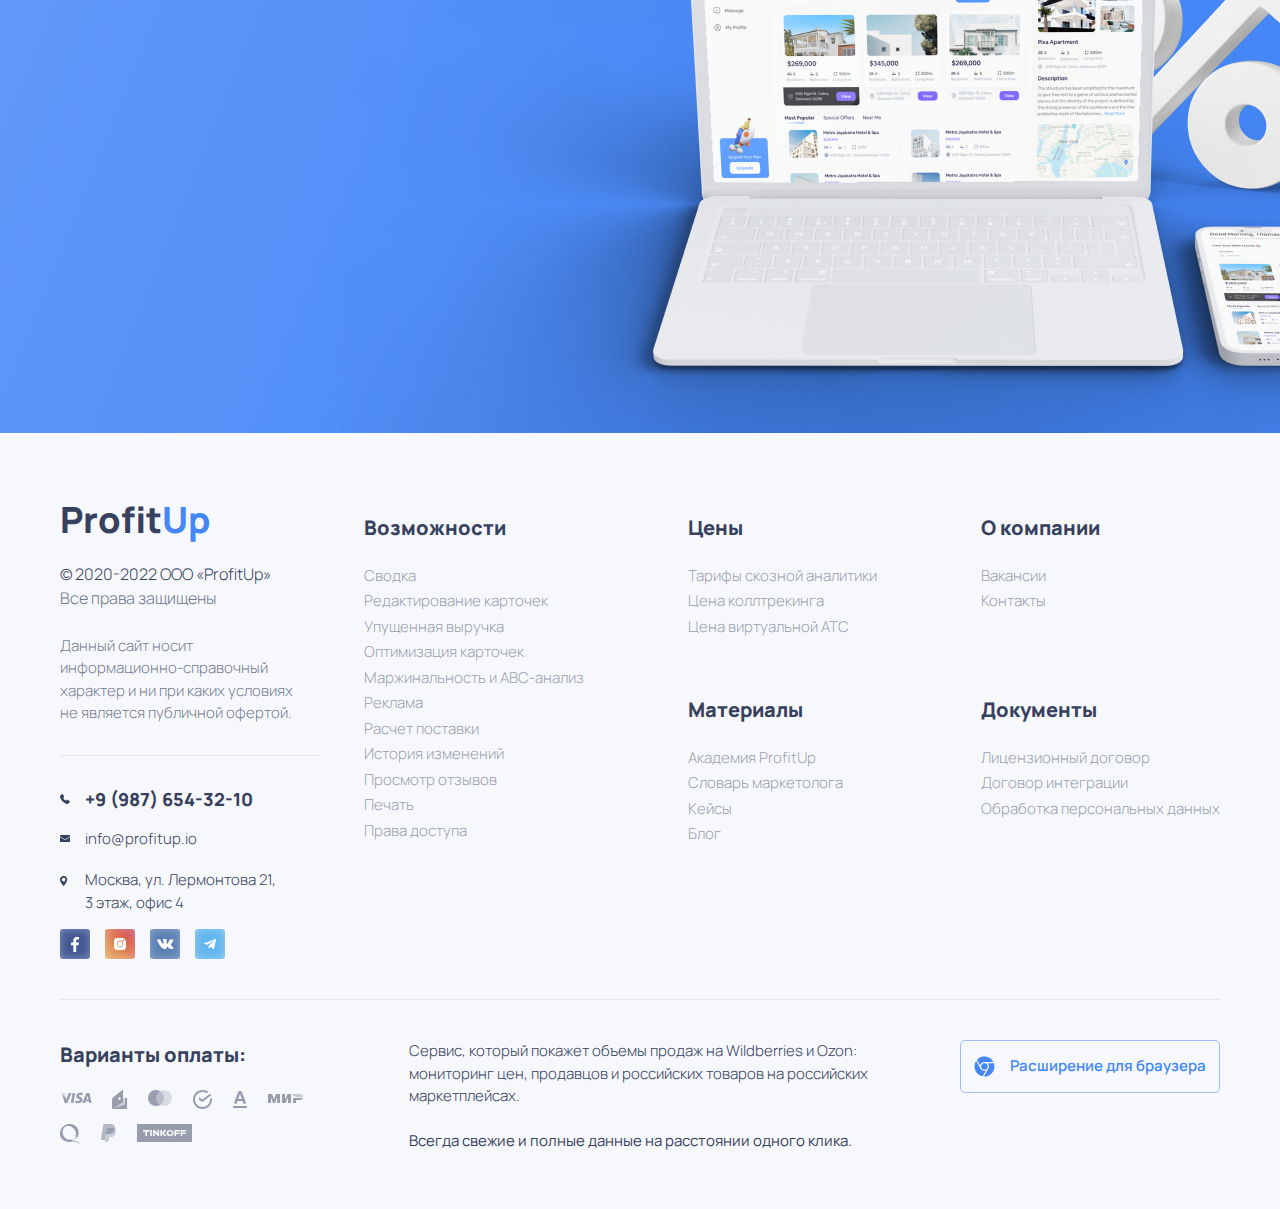
==== commit d5390e9b: "Add files via upload" ====
--- a/index.html
+++ b/index.html
@@ -16,7 +16,7 @@
 <body class="body-cookie">
 <div class="menu-modal mob-true" id="menu-modal">
 	<div class="menu-modal-top">
-		<a href="tel:+7 (987) 654-32-10" class="menu-modal__number">
+		<a href="tel:89876543210" class="menu-modal__number">
 			+7 (987) 654-32-10
 		</a>
 		<a href="#" class="menu-modal__calback">
--- a/css/main.css
+++ b/css/main.css
@@ -2008,9 +2008,6 @@
 .form--register_2 {
   top: 60px; }
 
-.increase__img {
-  width: 100%; }
-
 @media (min-width: 1024px) {
   .mob-true {
     display: none !important; }
@@ -2026,7 +2023,13 @@
     .utility-block:hover .utility-block-img {
       background: #5893F8; } }
 
+@media (max-width: 1400px) {
+  .advantage-block {
+    width: 1240px; } }
+
 @media (max-width: 1024px) {
+  .increase__img {
+    width: 100%; }
   .pc-true {
     display: none !important; }
   .container {
@@ -3040,4 +3043,4 @@
   margin: 0;
   outline: none !important; }
 
-/*# sourceMappingURL=[data-uri] */
+/*# sourceMappingURL=[data-uri] */
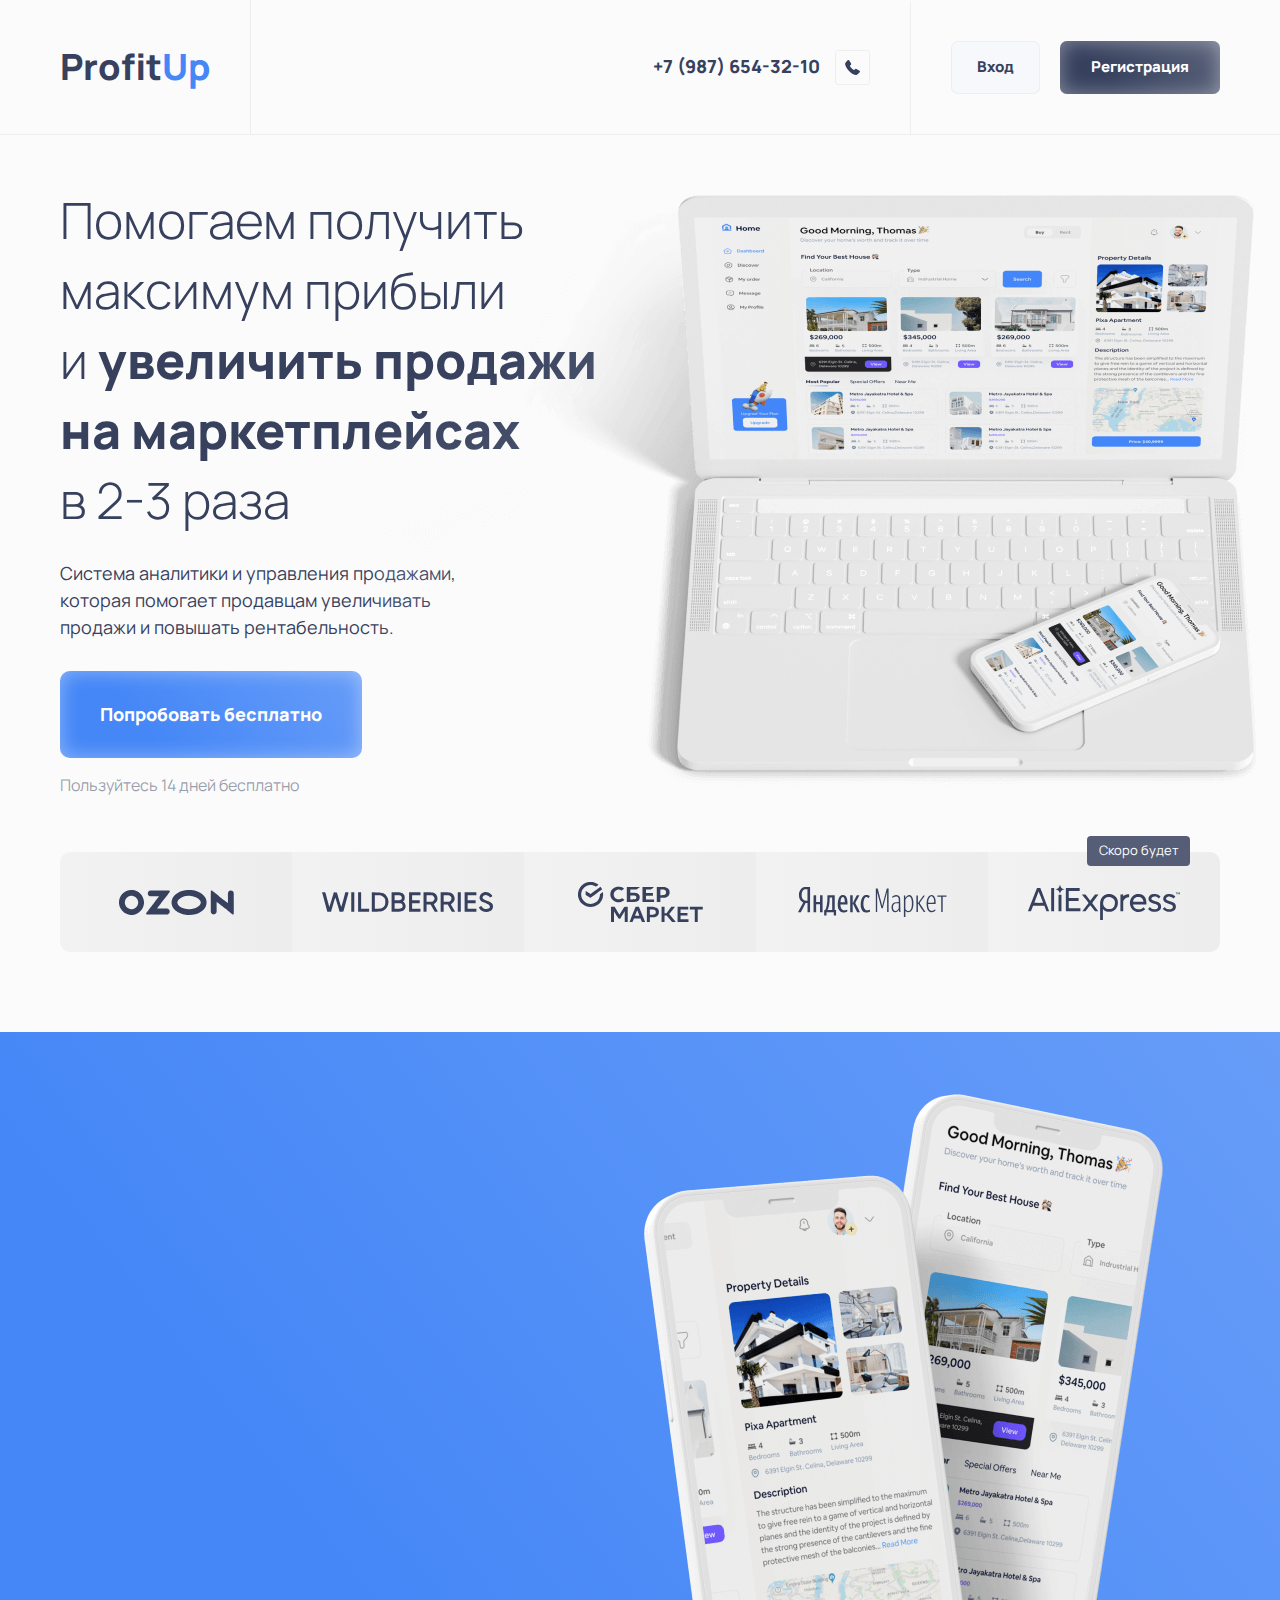
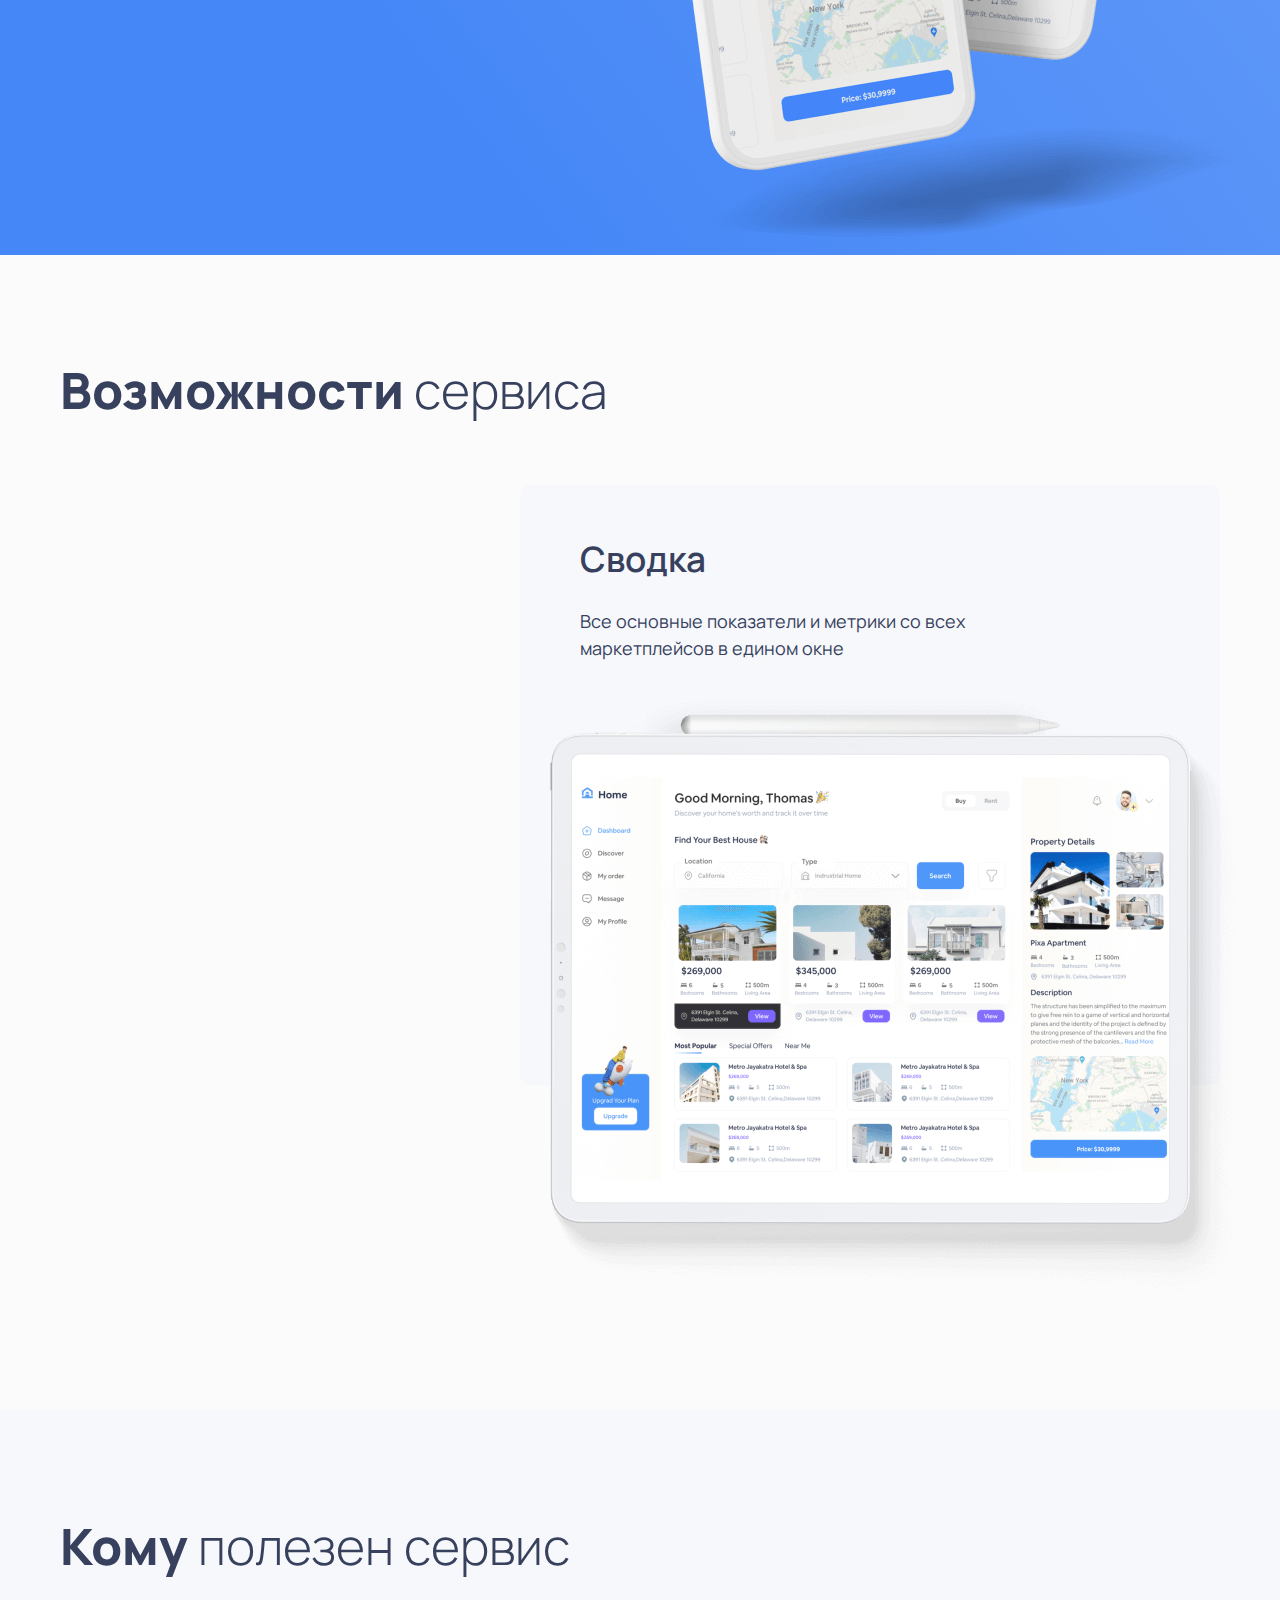
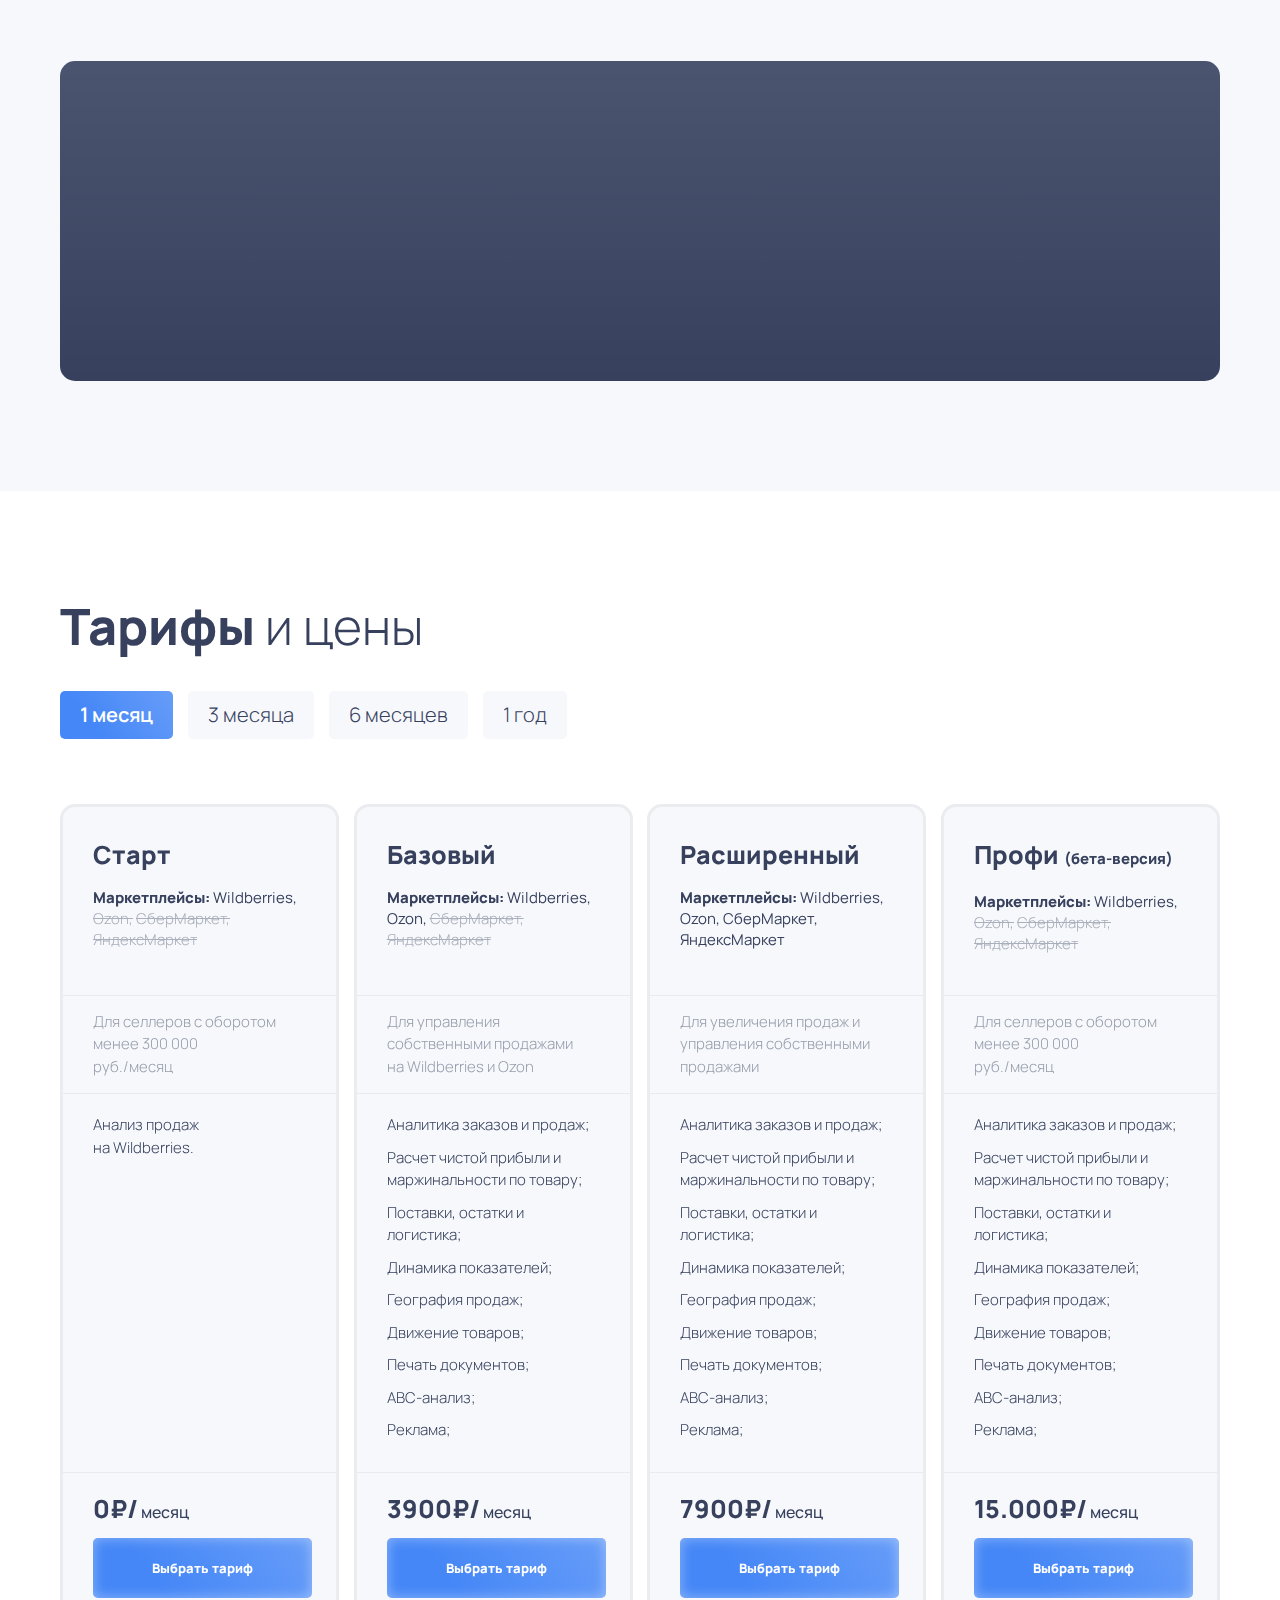
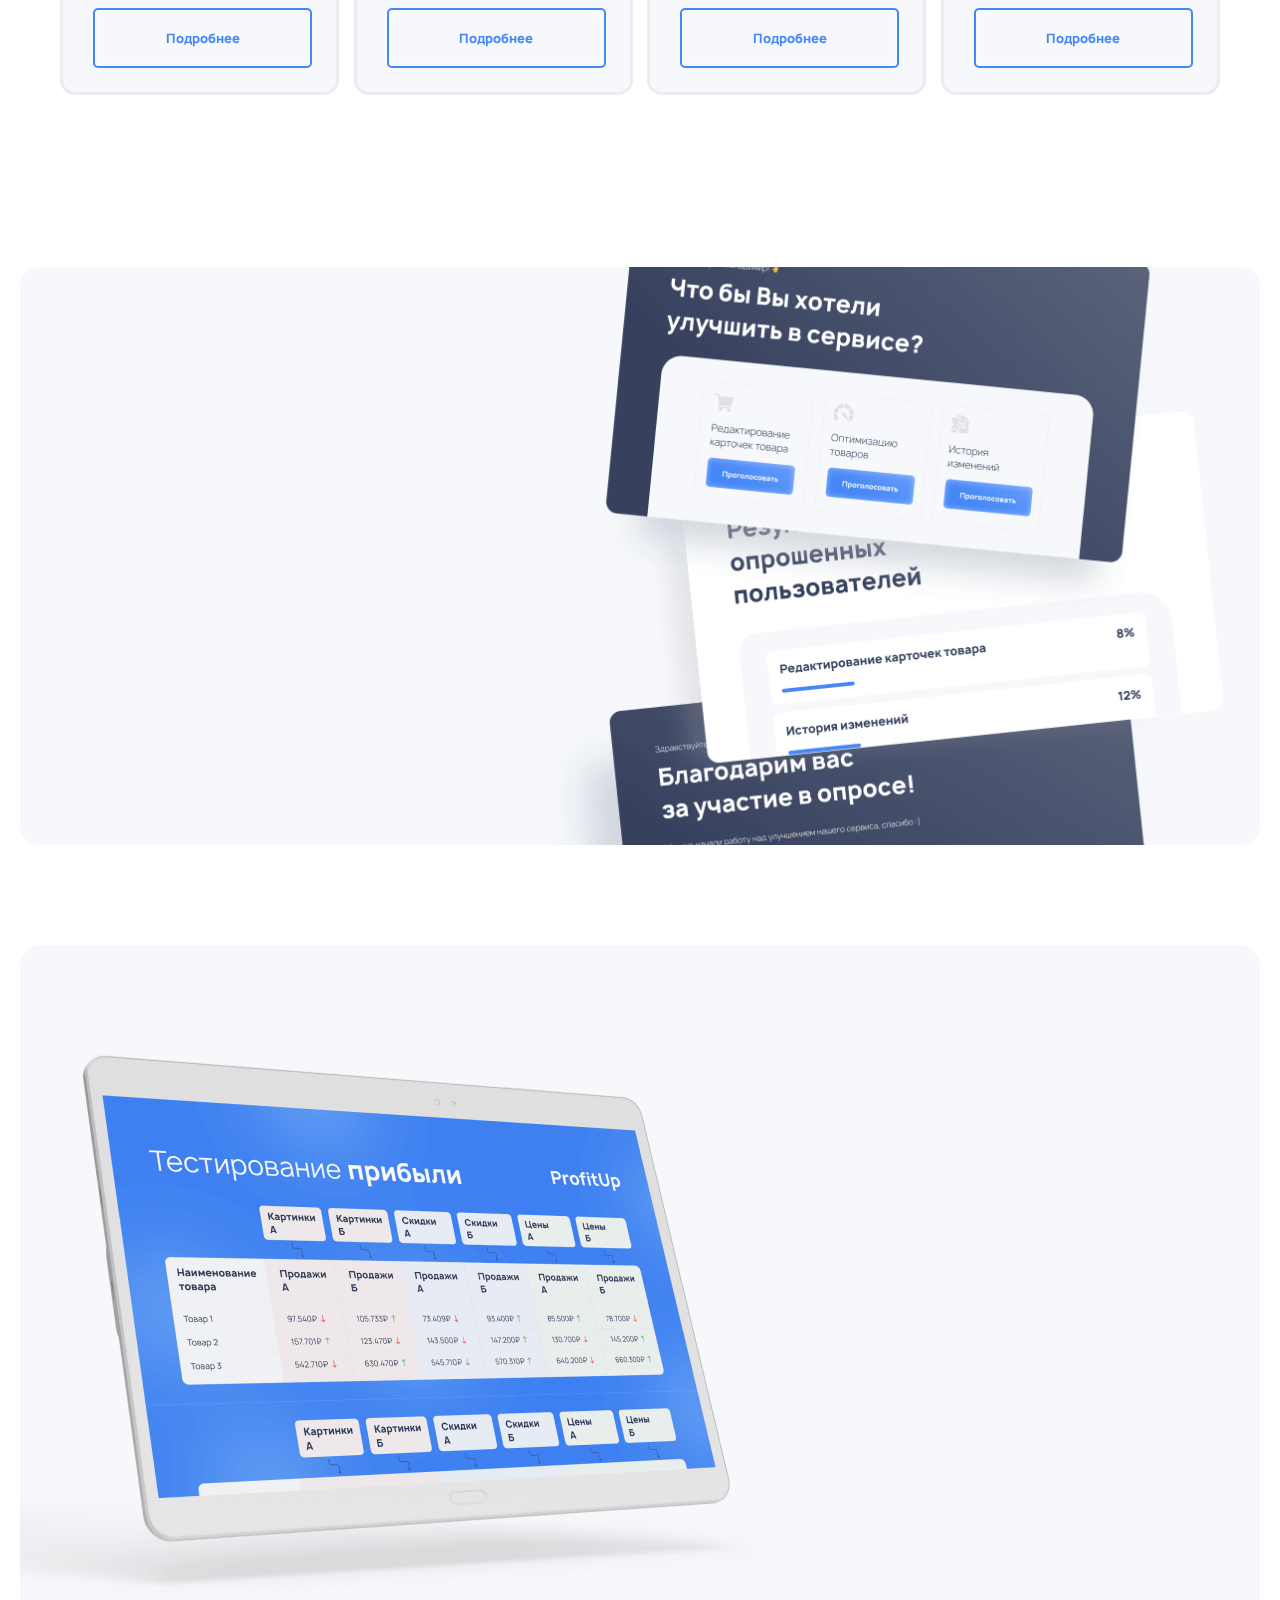
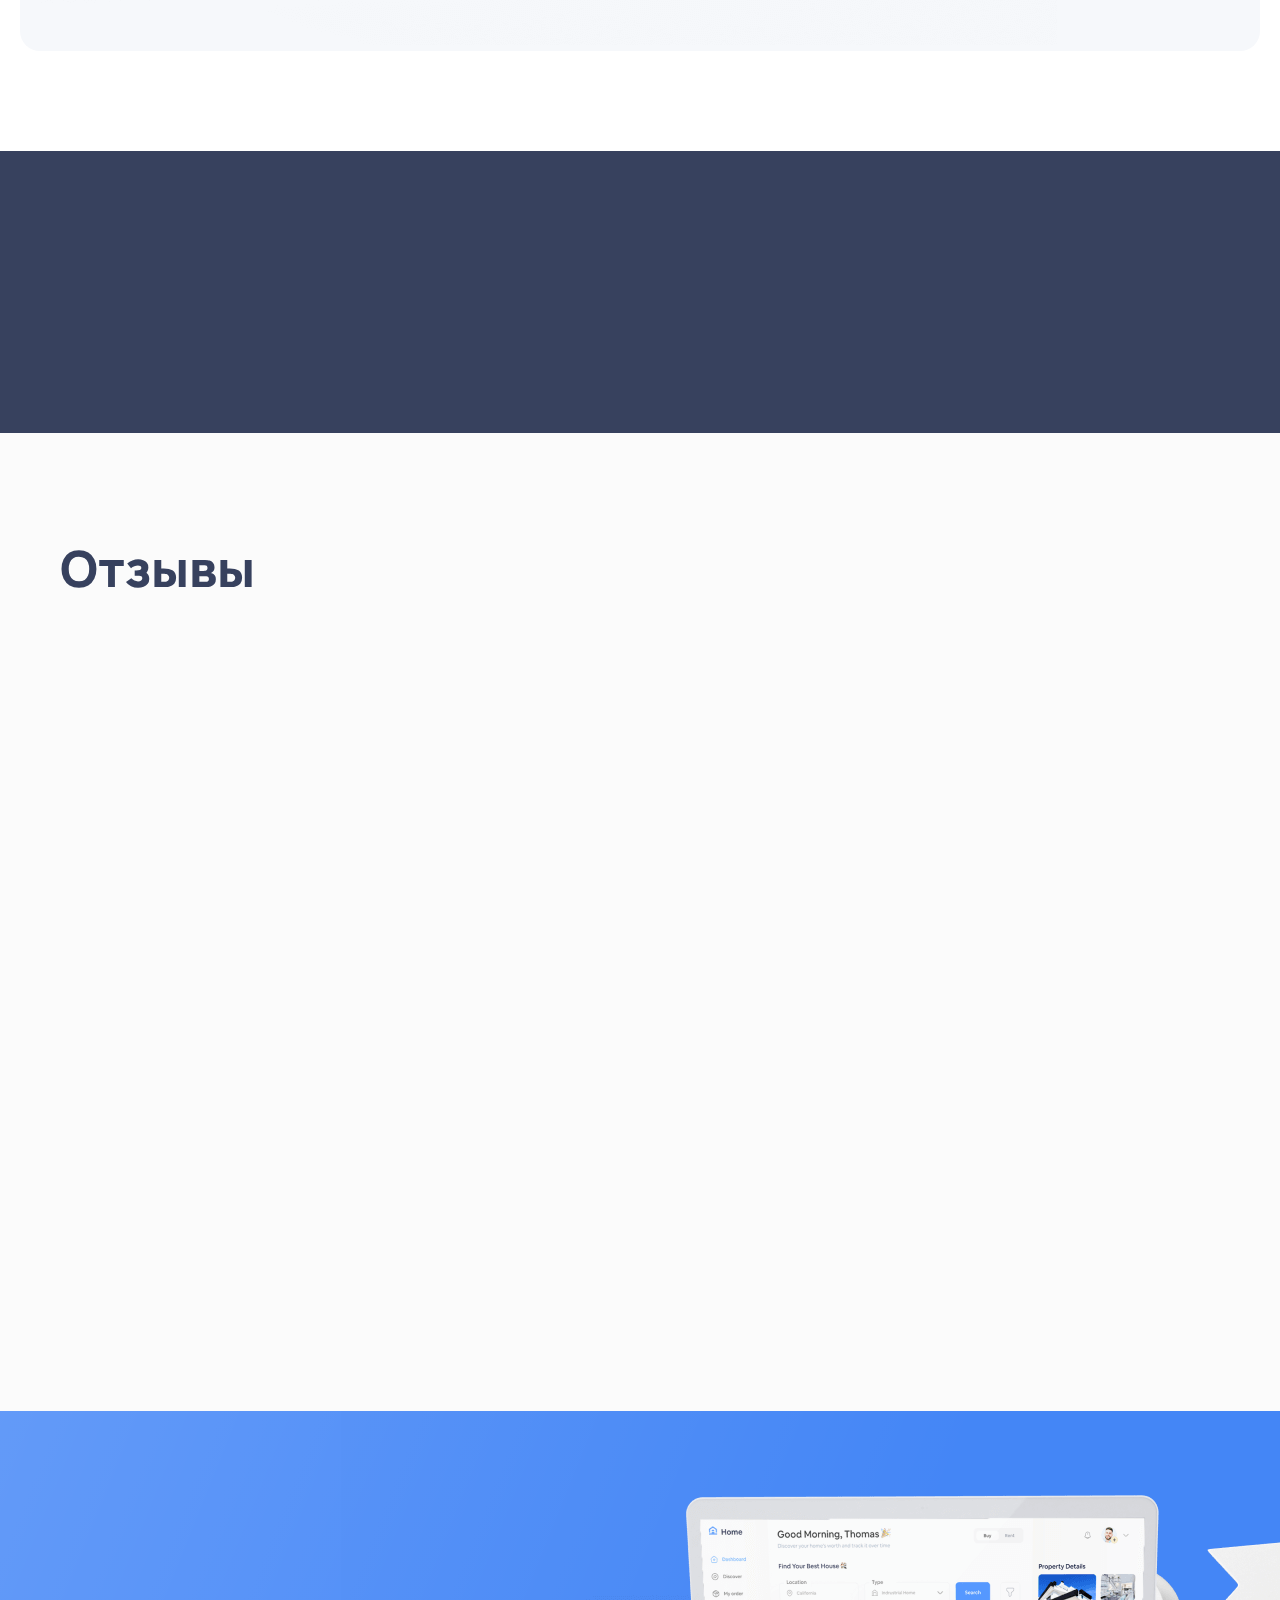
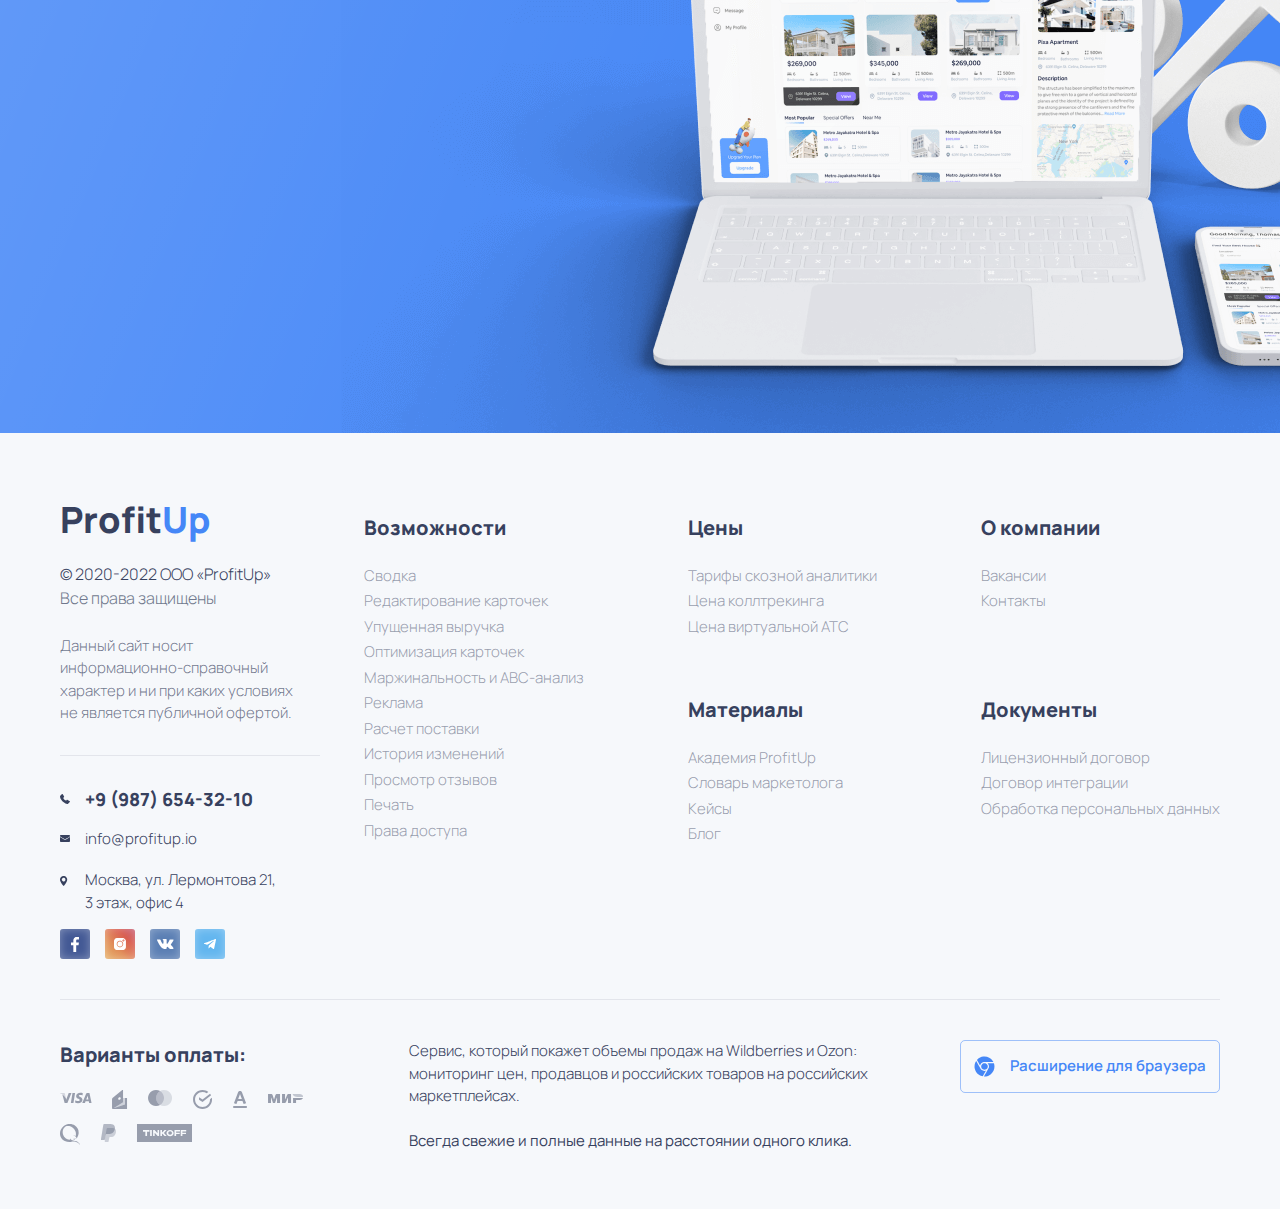
==== commit 2231adda: "Add files via upload" ====
--- a/index.html
+++ b/index.html
@@ -2220,7 +2220,7 @@
 				<p class="footer-ingo__offer">
 					Данный сайт носит<br> информационно-справочный характер и ни при каких условиях<br> не является публичной офертой.
 				</p>
-				<a href="tel:+9 (987) 654-32-10" class="footer-info__number flex-a color-hover">
+				<a href="tel:+99876543210" class="footer-info__number flex-a color-hover">
 					<img src="img/footer-phone.svg" alt="">
 					+9 (987) 654-32-10
 				</a>
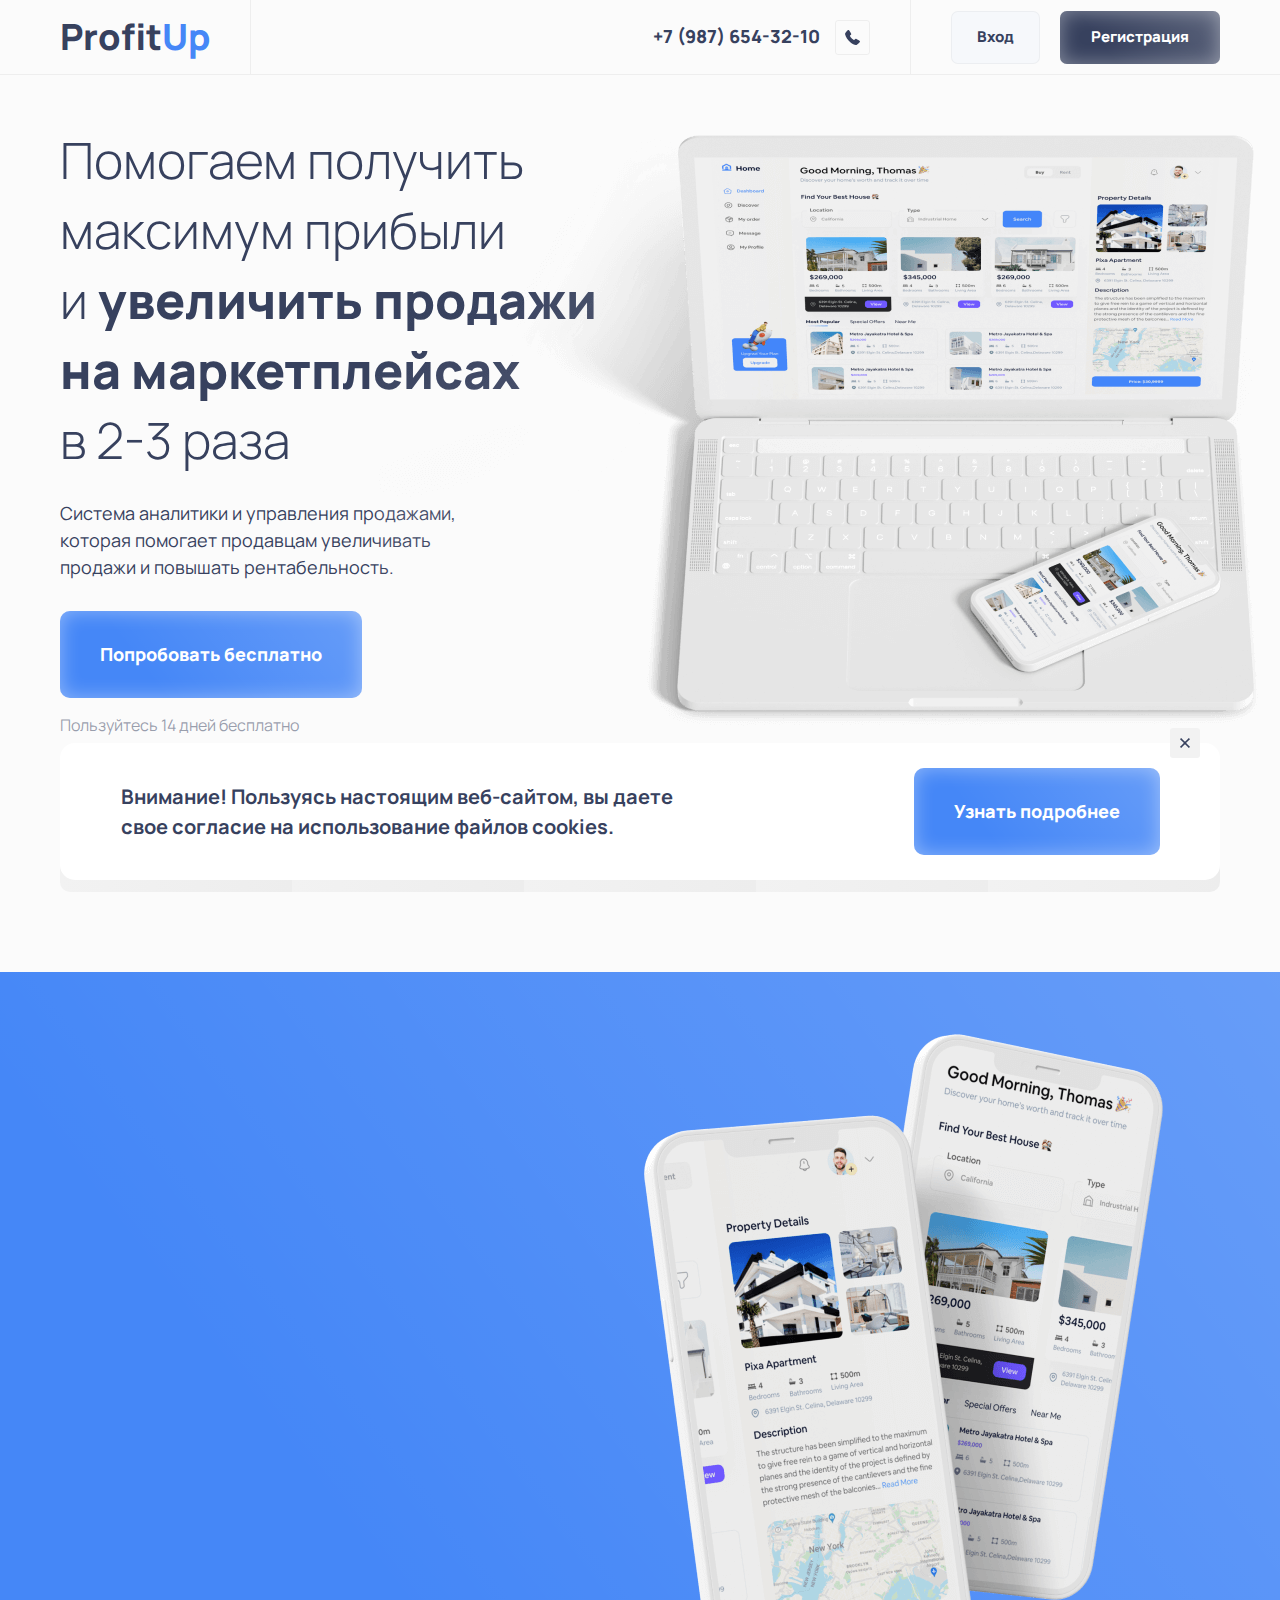
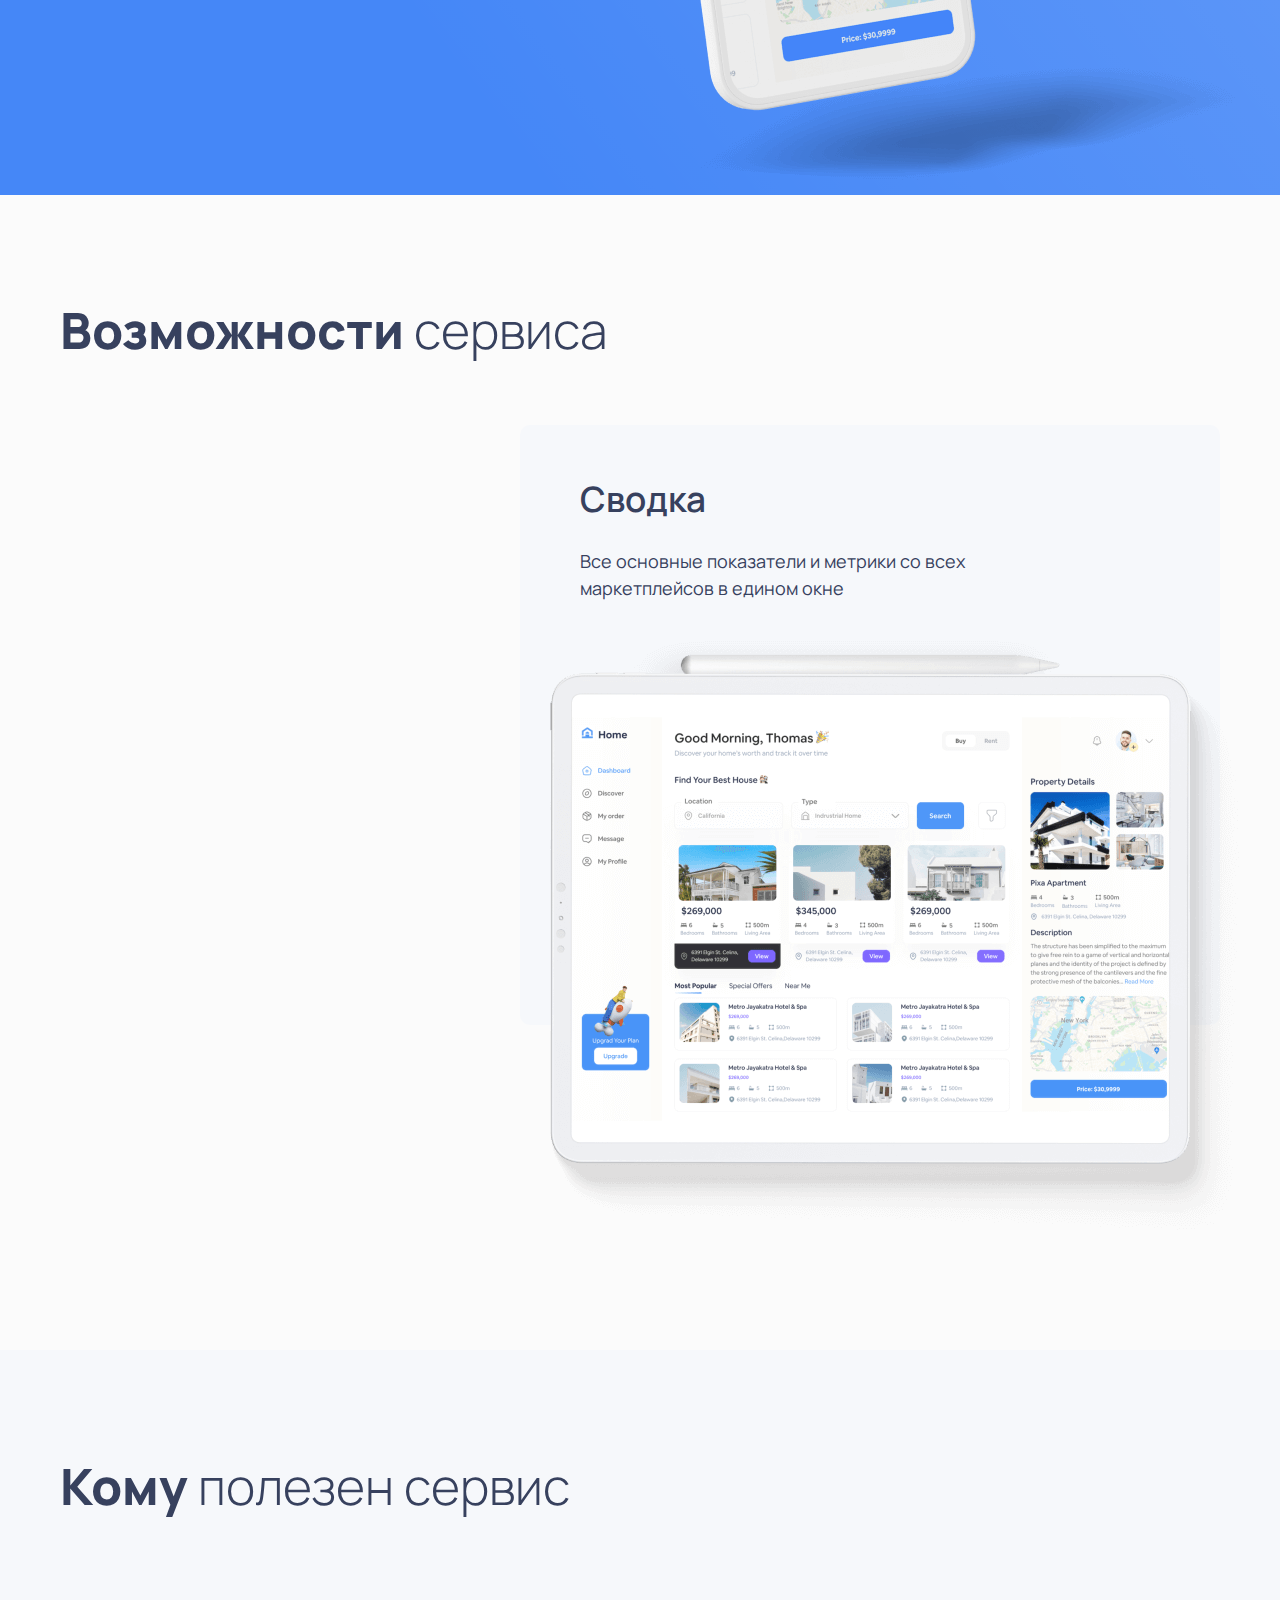
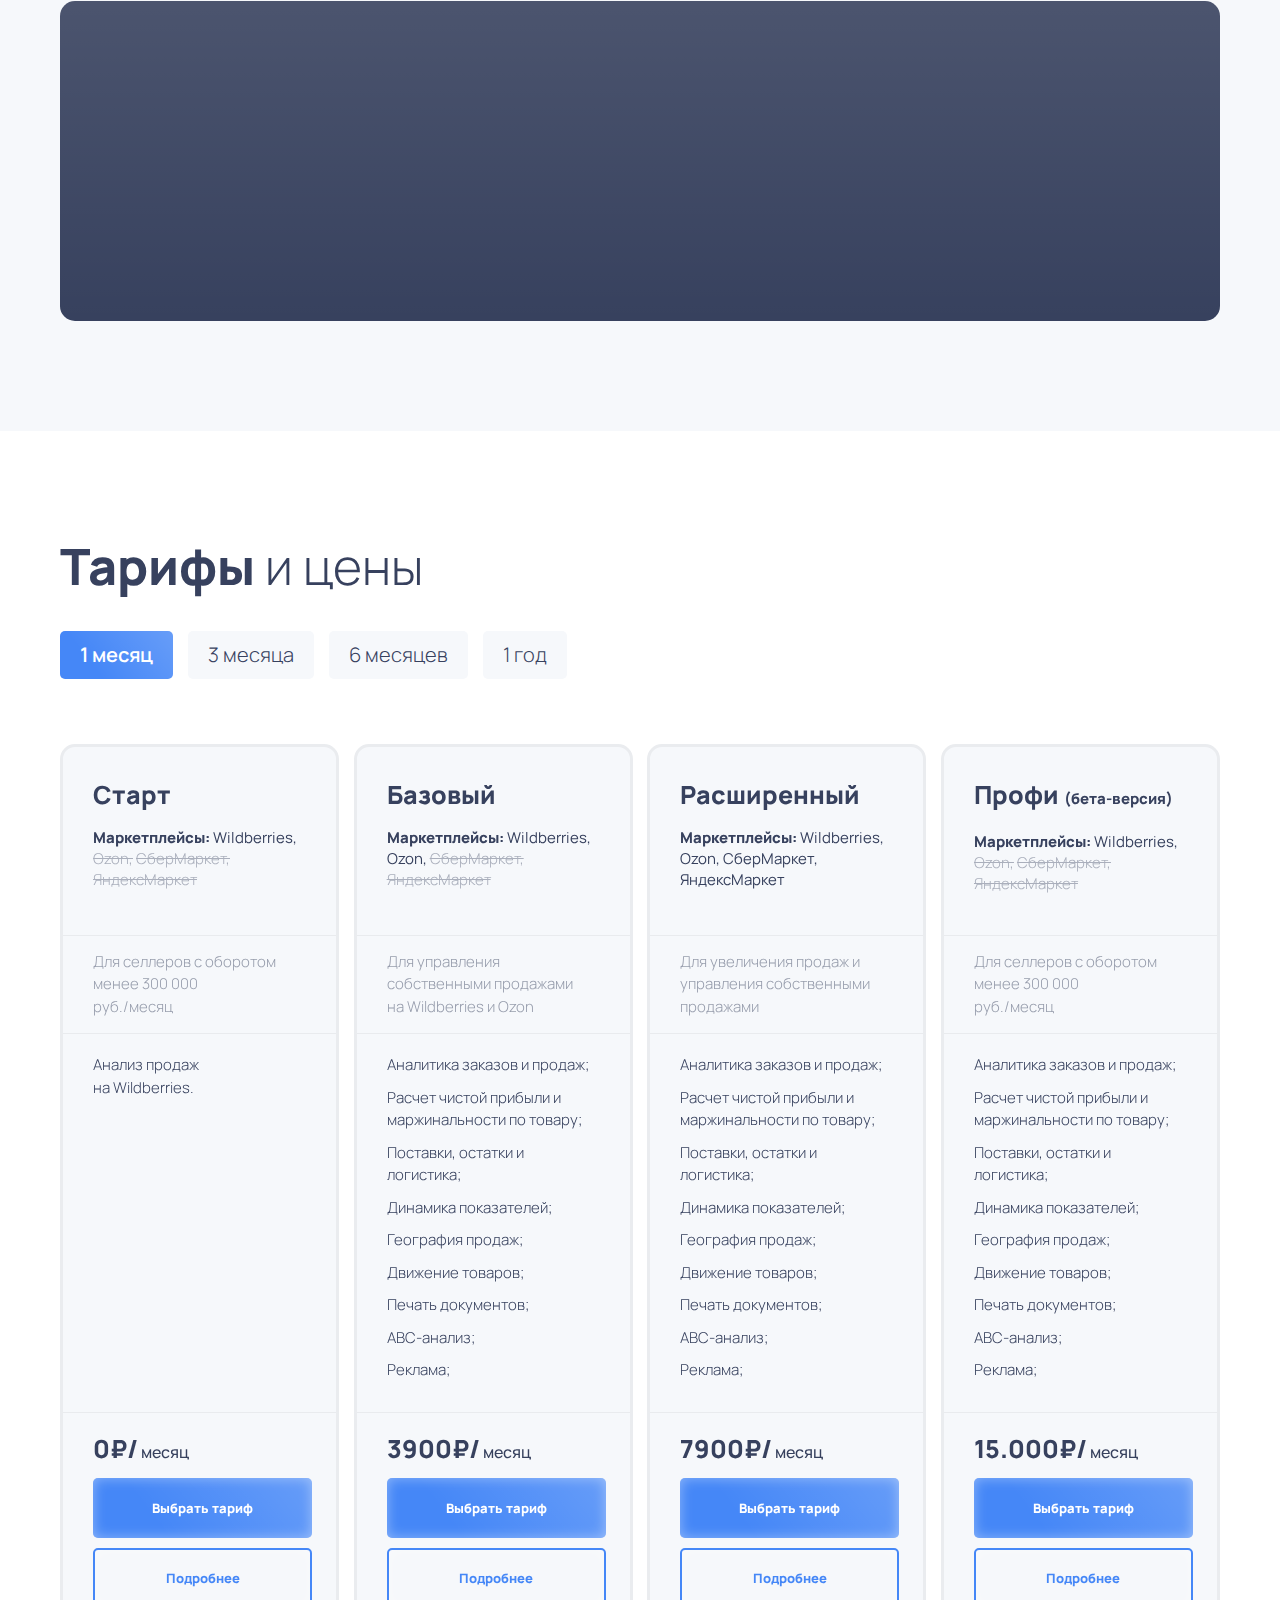
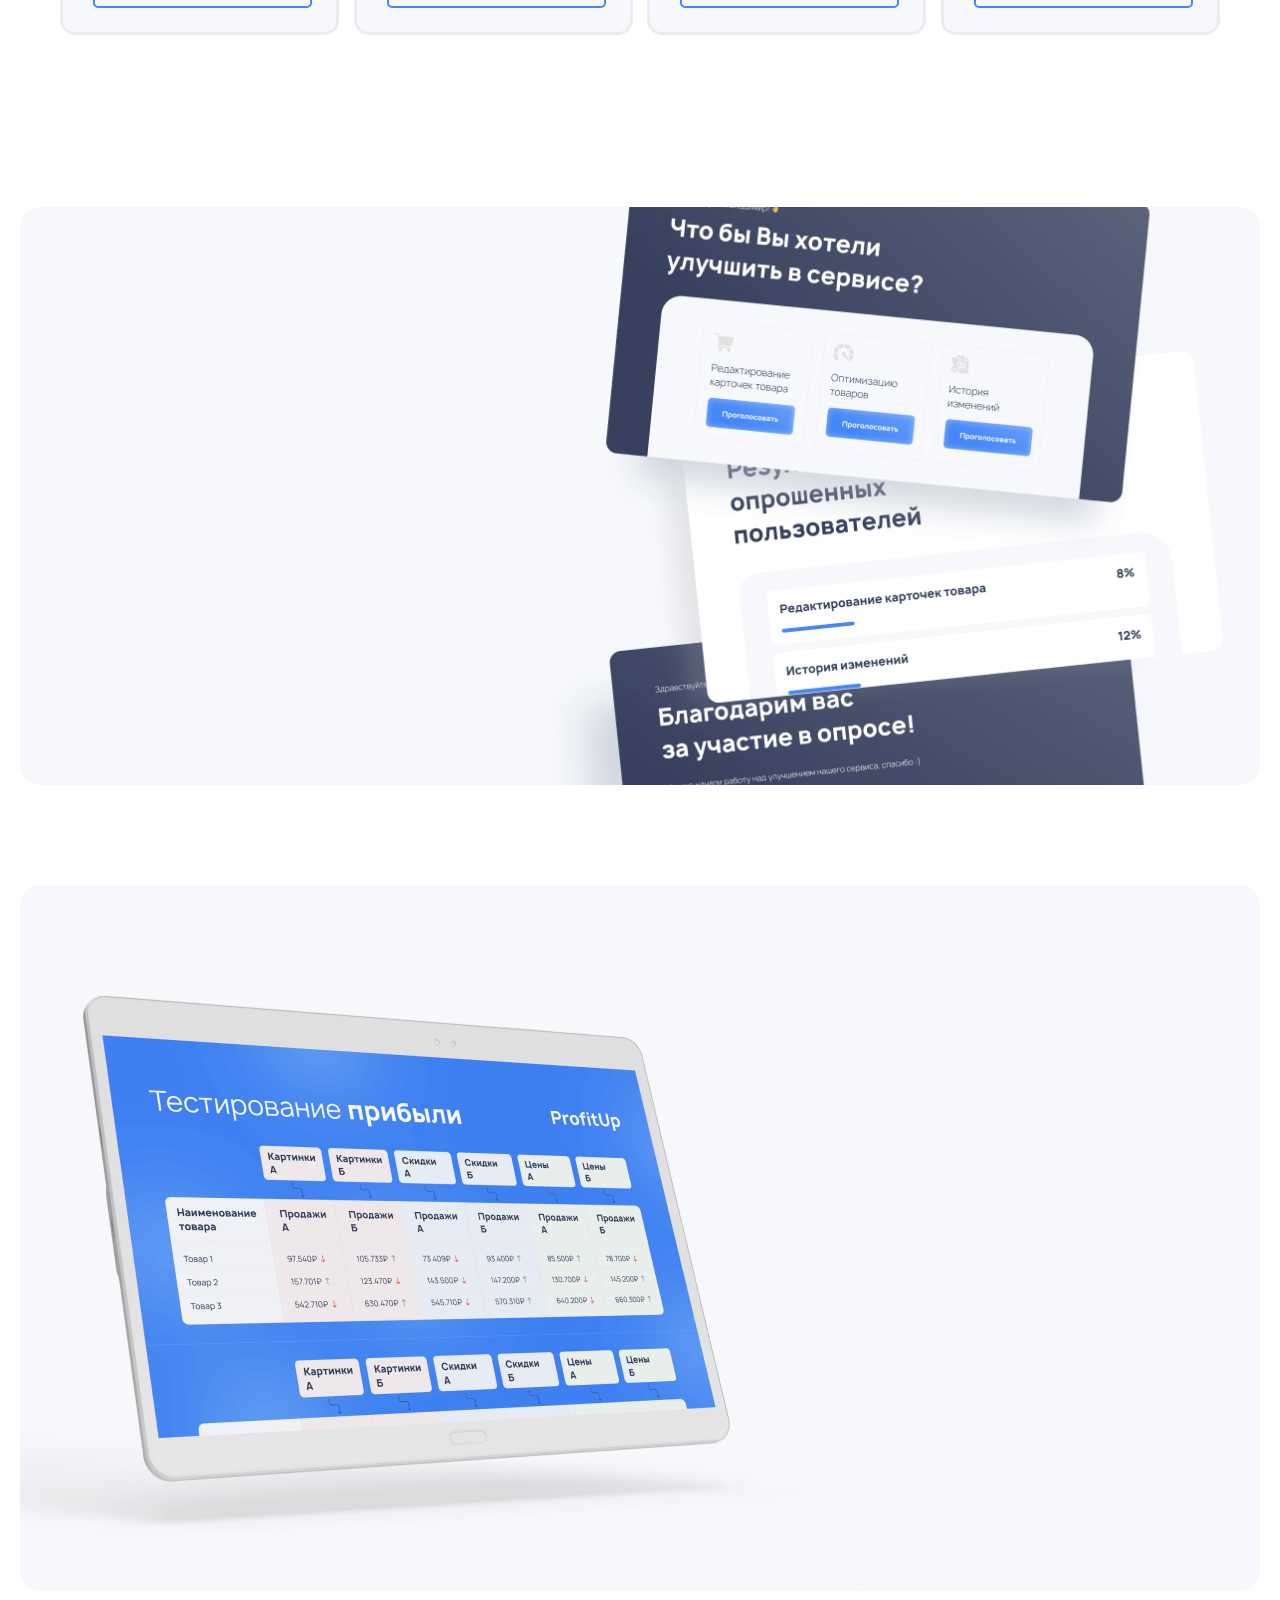
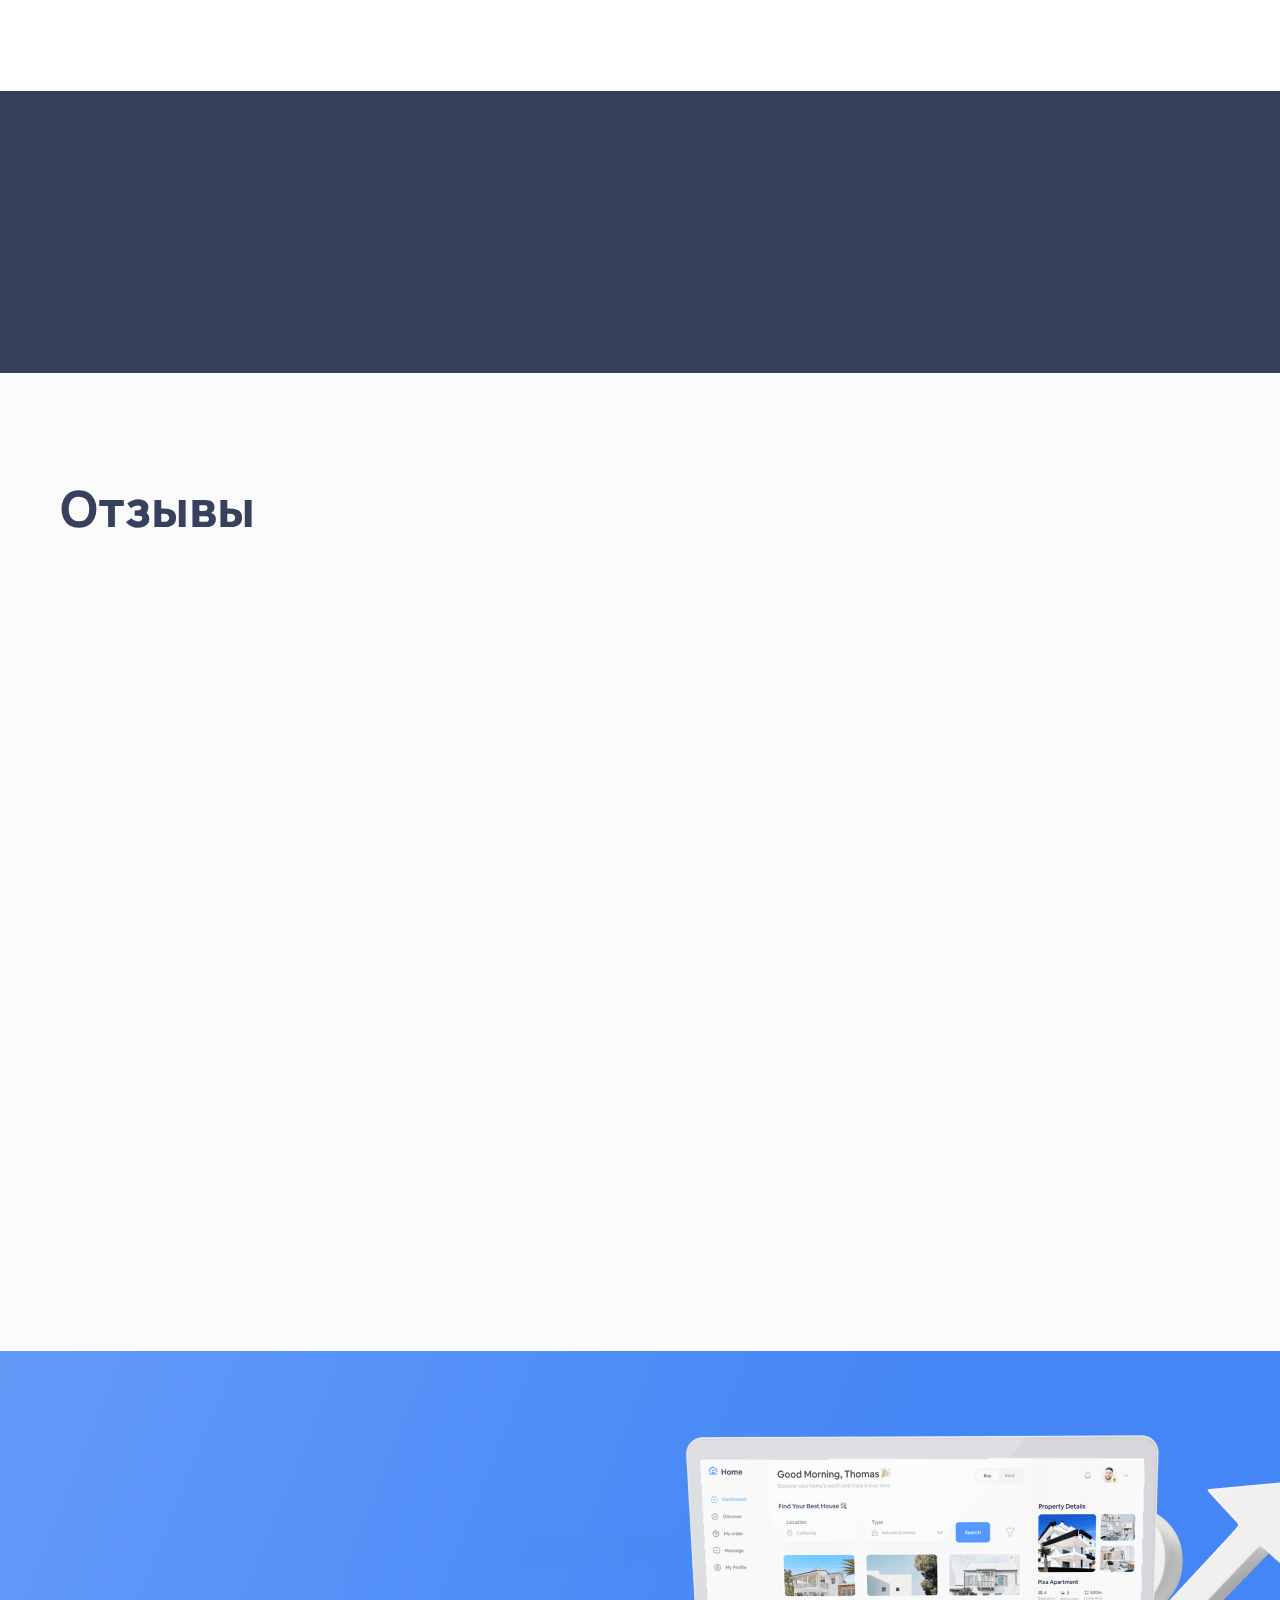
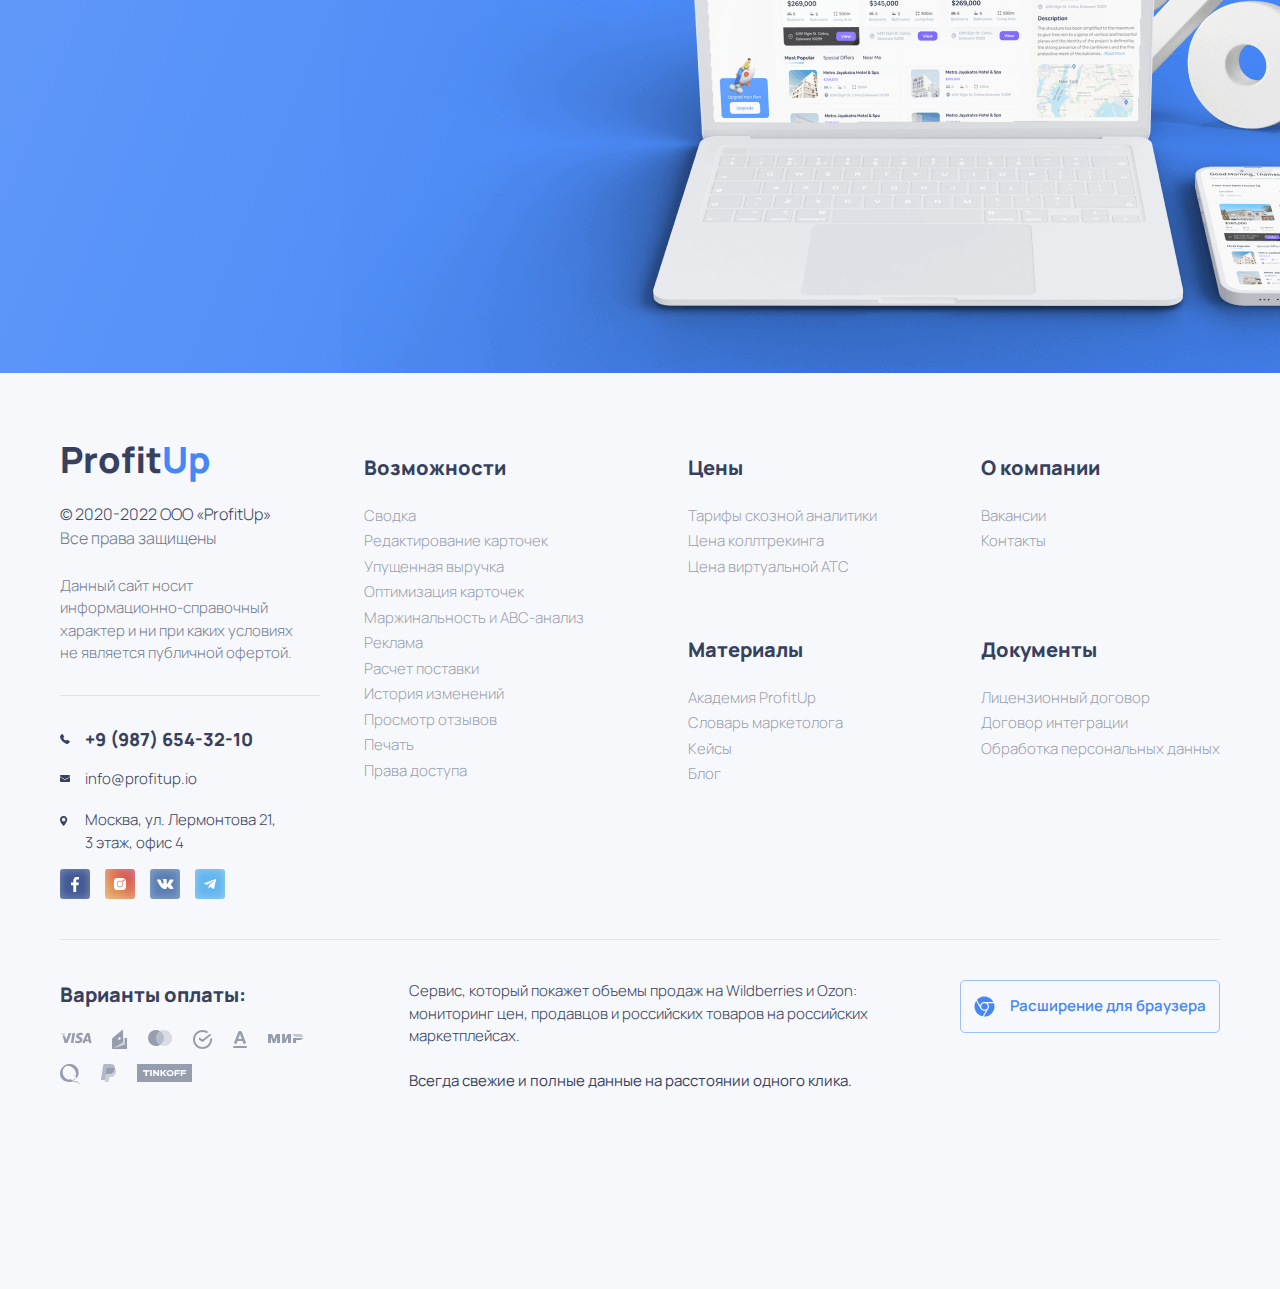
==== commit 08a57d6f: "Add files via upload" ====
--- a/index.html
+++ b/index.html
@@ -13,7 +13,7 @@
 	<!-- main css -->
 	<link rel="stylesheet" href="css/main.css">
 </head>
-<body class="body-cookie">
+<body class="body-cookies">
 <div class="menu-modal mob-true" id="menu-modal">
 	<div class="menu-modal-top">
 		<a href="tel:89876543210" class="menu-modal__number">
@@ -62,7 +62,7 @@
 		свое согласие на использование файлов cookies.
 	</div>
 	<a href="#" class="cookies-btn btn">
-		Узнать подробнее
+		<span>Узнать подробнее</span>
 	</a>
 </div>
 <nav class="nav">
--- a/css/main.css
+++ b/css/main.css
@@ -37,10 +37,11 @@
   margin-left: auto; }
 
 .nav {
-  padding-top: 40px;
-  padding-bottom: 40px;
+  padding-top: 10px;
+  padding-bottom: 10px;
   border-bottom: 1px solid rgba(0, 0, 0, 0.05);
-  background: #FBFBFB; }
+  background: #FBFBFB;
+  overflow: hidden; }
 
 .nav-logo {
   padding-right: 40px;
@@ -267,7 +268,8 @@
       width: 1px;
       background: rgba(0, 0, 0, 0.05);
       height: 897px;
-      top: -50px; }
+      top: -50px;
+      display: none; }
     .header .container::before {
       position: absolute;
       content: '';
@@ -276,7 +278,8 @@
       width: 1px;
       background: rgba(0, 0, 0, 0.05);
       height: 897px;
-      top: -50px; }
+      top: -50px;
+      display: none; }
 
 .convenience .container {
   position: relative; }
@@ -288,7 +291,8 @@
     width: 1px;
     background: rgba(0, 0, 0, 0.05);
     height: 897px;
-    top: -50px; }
+    top: -50px;
+    display: none; }
   .convenience .container::before {
     position: absolute;
     content: '';
@@ -297,7 +301,8 @@
     width: 1px;
     background: rgba(0, 0, 0, 0.05);
     height: 897px;
-    top: -50px; }
+    top: -50px;
+    display: none; }
 
 .header-img {
   position: absolute;
@@ -2745,8 +2750,7 @@
     padding-bottom: 40px; }
   .utility-row {
     width: 100%;
-    display: block;
-    margin-left: 38px; }
+    display: block; }
     .utility-row .slick-track {
       display: -webkit-box;
       display: -ms-flexbox;
@@ -2756,6 +2760,16 @@
               align-items: flex-end;
       padding-bottom: 50px;
       padding-top: 30px; }
+    .utility-row .slick-list {
+      padding-left: 38px; }
+  .opportunities-slider .slick-track {
+    display: -webkit-box;
+    display: -ms-flexbox;
+    display: flex; }
+  .opportunities-slider .slick-slider {
+    display: -webkit-box;
+    display: -ms-flexbox;
+    display: flex; }
   .utility-block {
     margin-right: 20px;
     margin-bottom: 0; }
@@ -3043,4 +3057,4 @@
   margin: 0;
   outline: none !important; }
 
-/*# sourceMappingURL=[data-uri]